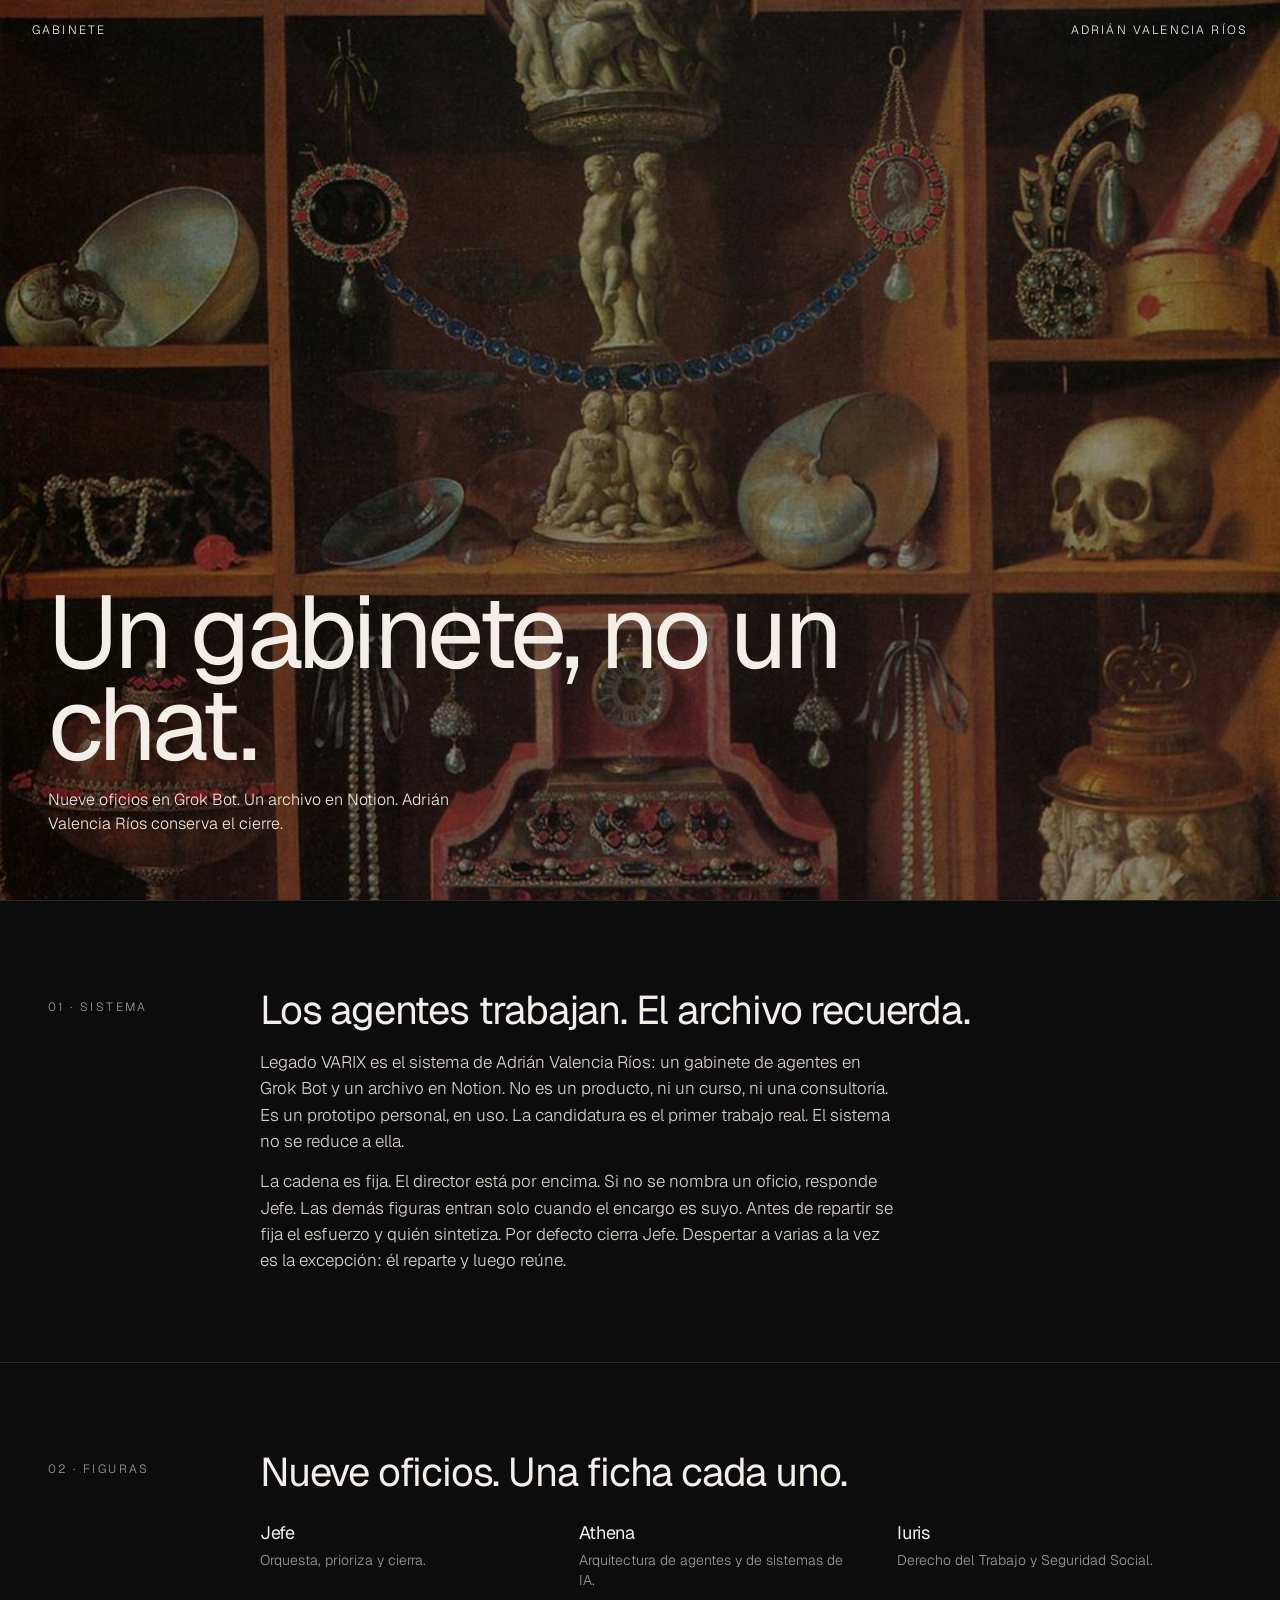
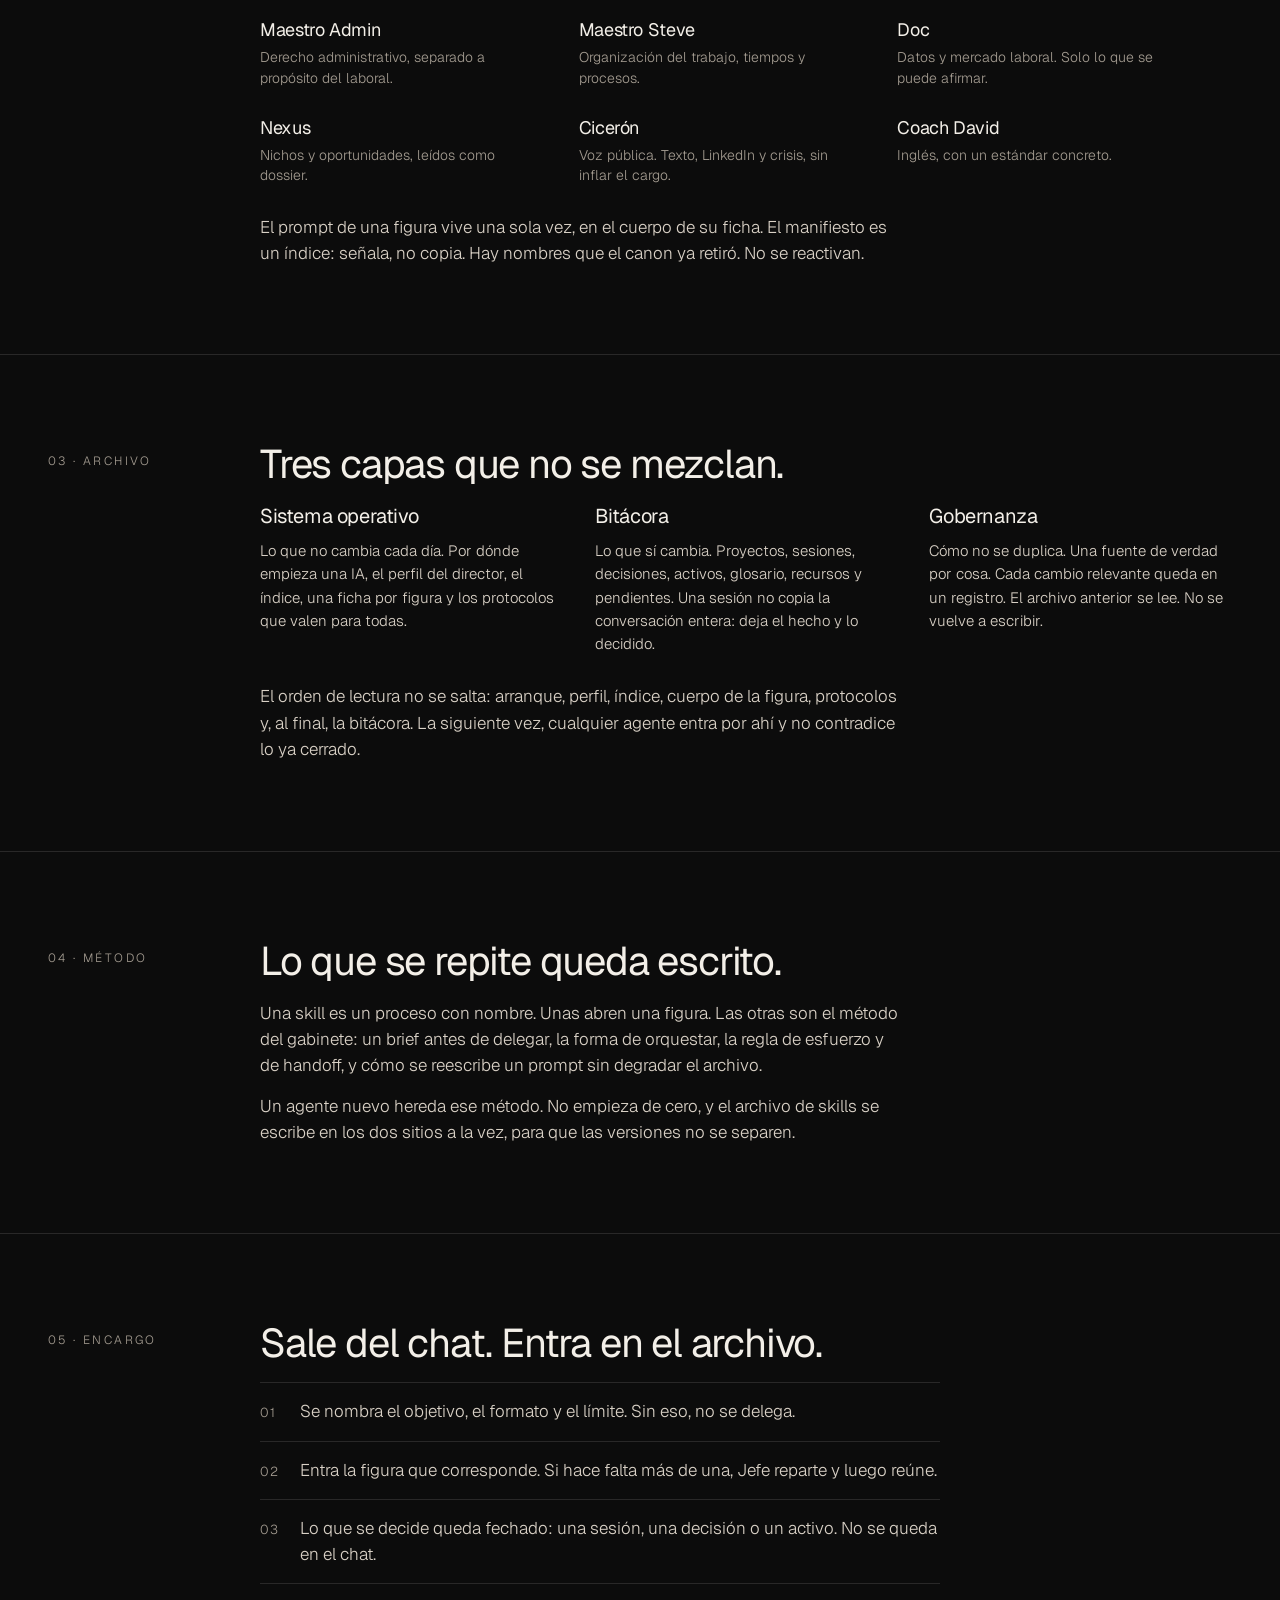
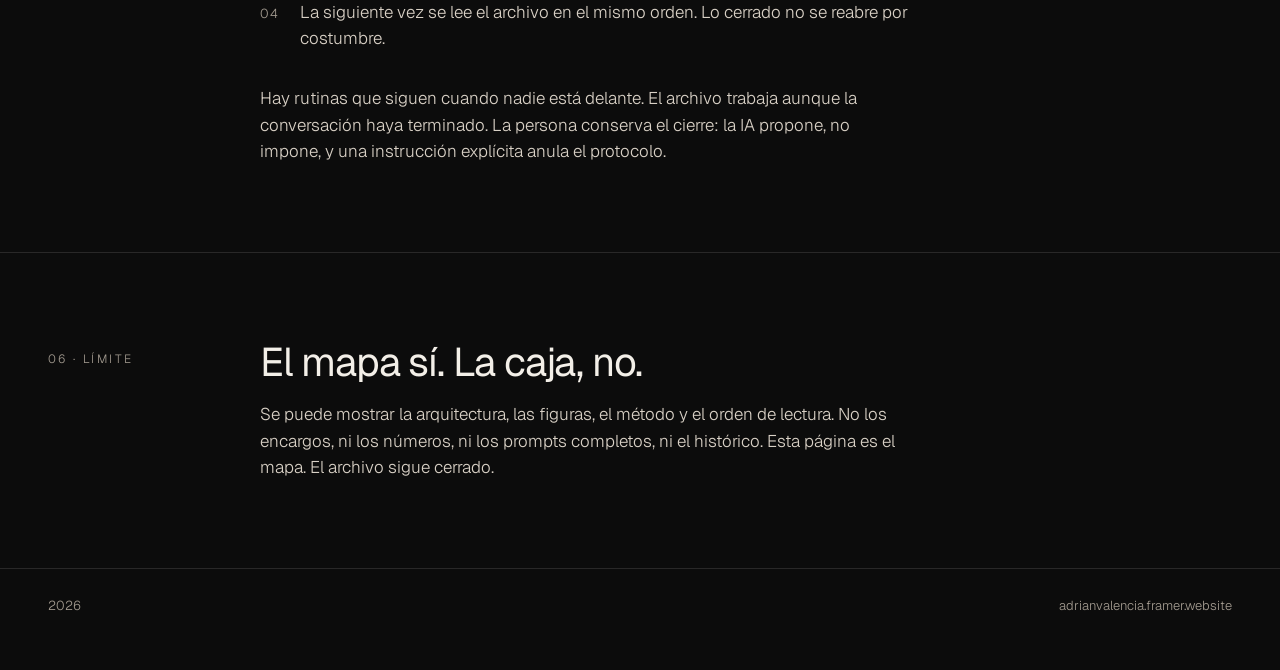
==== index.html @ 35007cab "Publish the Gabinete static site for GitHub Pages. Co-authored-by: Adrián Valencia Ríos <adrianvalen" ====
<!DOCTYPE html>
<html lang="es">
<head>
<meta charset="utf-8" />
<meta name="viewport" content="width=device-width, initial-scale=1" />
<title>Gabinete — Adrián Valencia Ríos</title>
<link href="https://fonts.googleapis.com/css2?family=Geist:wght@300;400;500&display=swap" rel="stylesheet" />
<style>
  :root { --bg:#0c0c0c; --ink:#f3efe8; --mute:#a39b90; --line:rgba(243,239,232,.12); }
  * { box-sizing:border-box; }
  html,body { margin:0; background:var(--bg); color:var(--ink); }
  body { font-family:Geist,sans-serif; font-weight:300; }
  a { color:inherit; text-decoration:none; }
  .nav { position:fixed; top:0; left:0; right:0; z-index:2; display:flex; justify-content:space-between; padding:22px 32px; font-size:12px; letter-spacing:.18em; text-transform:uppercase; }
  .hero { position:relative; height:100vh; overflow:hidden; }
  .hero img { width:100%; height:100%; object-fit:cover; filter:brightness(.55) saturate(1.05); display:block; }
  .hero-copy { position:absolute; inset:0; display:flex; flex-direction:column; justify-content:flex-end; padding:0 48px 64px; }
  h1 { font-weight:400; font-size:clamp(64px,8vw,112px); line-height:.9; letter-spacing:-.045em; margin:0 0 18px; max-width:820px; }
  .lede { max-width:460px; font-size:16px; line-height:1.5; color:#efe8dc; margin:0; }
  section { display:grid; grid-template-columns:180px 1fr; gap:32px; padding:88px 48px; border-top:1px solid var(--line); }
  .n { font-size:12px; letter-spacing:.2em; text-transform:uppercase; color:var(--mute); padding-top:10px; }
  h2 { font-weight:400; font-size:40px; letter-spacing:-.03em; margin:0 0 18px; max-width:720px; line-height:1.05; }
  p { margin:0 0 14px; max-width:640px; font-size:17px; line-height:1.55; color:#d9d1c6; }
  p:last-child { margin-bottom:0; }
  .figs { display:grid; grid-template-columns:1fr 1fr 1fr; gap:28px 36px; margin-top:28px; max-width:920px; }
  .figs b { display:block; font-weight:400; font-size:18px; letter-spacing:-.02em; color:var(--ink); }
  .figs span { display:block; margin-top:6px; color:var(--mute); font-size:14px; line-height:1.45; }
  .layers { display:grid; grid-template-columns:1fr 1fr 1fr; gap:28px 32px; margin-top:8px; max-width:980px; }
  .layers h3 { font-weight:400; font-size:20px; margin:0 0 10px; letter-spacing:-.02em; }
  .layers p { max-width:none; font-size:15px; }
  ol { margin:8px 0 18px; padding:0; list-style:none; max-width:680px; }
  ol li { display:grid; grid-template-columns:28px 1fr; gap:12px; padding:16px 0; border-top:1px solid var(--line); font-size:17px; line-height:1.5; color:#d9d1c6; }
  ol li span { color:var(--mute); font-size:13px; letter-spacing:.08em; padding-top:4px; }
  footer { padding:28px 48px 56px; font-size:13px; color:var(--mute); display:flex; justify-content:space-between; border-top:1px solid var(--line); }
</style>
</head>
<body>
  <div class="nav"><span>Gabinete</span><a href="https://adrianvalencia.framer.website/">Adrián Valencia Ríos</a></div>
  <header class="hero">
    <img src="img/cover.jpg?v=2" alt="" />
    <div class="hero-copy">
      <h1>Un gabinete, no un chat.</h1>
      <p class="lede">Nueve oficios en Grok Bot. Un archivo en Notion. Adrián Valencia Ríos conserva el cierre.</p>
    </div>
  </header>

  <section>
    <div class="n">01 · Sistema</div>
    <div>
      <h2>Los agentes trabajan. El archivo recuerda.</h2>
      <p>Legado VARIX es el sistema de Adrián Valencia Ríos: un gabinete de agentes en Grok Bot y un archivo en Notion. No es un producto, ni un curso, ni una consultoría. Es un prototipo personal, en uso. La candidatura es el primer trabajo real. El sistema no se reduce a ella.</p>
      <p>La cadena es fija. El director está por encima. Si no se nombra un oficio, responde Jefe. Las demás figuras entran solo cuando el encargo es suyo. Antes de repartir se fija el esfuerzo y quién sintetiza. Por defecto cierra Jefe. Despertar a varias a la vez es la excepción: él reparte y luego reúne.</p>
    </div>
  </section>

  <section>
    <div class="n">02 · Figuras</div>
    <div>
      <h2>Nueve oficios. Una ficha cada uno.</h2>
      <div class="figs">
        <div><b>Jefe</b><span>Orquesta, prioriza y cierra.</span></div>
        <div><b>Athena</b><span>Arquitectura de agentes y de sistemas de IA.</span></div>
        <div><b>Iuris</b><span>Derecho del Trabajo y Seguridad Social.</span></div>
        <div><b>Maestro Admin</b><span>Derecho administrativo, separado a propósito del laboral.</span></div>
        <div><b>Maestro Steve</b><span>Organización del trabajo, tiempos y procesos.</span></div>
        <div><b>Doc</b><span>Datos y mercado laboral. Solo lo que se puede afirmar.</span></div>
        <div><b>Nexus</b><span>Nichos y oportunidades, leídos como dossier.</span></div>
        <div><b>Cicerón</b><span>Voz pública. Texto, LinkedIn y crisis, sin inflar el cargo.</span></div>
        <div><b>Coach David</b><span>Inglés, con un estándar concreto.</span></div>
      </div>
      <p style="margin-top:28px">El prompt de una figura vive una sola vez, en el cuerpo de su ficha. El manifiesto es un índice: señala, no copia. Hay nombres que el canon ya retiró. No se reactivan.</p>
    </div>
  </section>

  <section>
    <div class="n">03 · Archivo</div>
    <div>
      <h2>Tres capas que no se mezclan.</h2>
      <div class="layers">
        <div>
          <h3>Sistema operativo</h3>
          <p>Lo que no cambia cada día. Por dónde empieza una IA, el perfil del director, el índice, una ficha por figura y los protocolos que valen para todas.</p>
        </div>
        <div>
          <h3>Bitácora</h3>
          <p>Lo que sí cambia. Proyectos, sesiones, decisiones, activos, glosario, recursos y pendientes. Una sesión no copia la conversación entera: deja el hecho y lo decidido.</p>
        </div>
        <div>
          <h3>Gobernanza</h3>
          <p>Cómo no se duplica. Una fuente de verdad por cosa. Cada cambio relevante queda en un registro. El archivo anterior se lee. No se vuelve a escribir.</p>
        </div>
      </div>
      <p style="margin-top:28px">El orden de lectura no se salta: arranque, perfil, índice, cuerpo de la figura, protocolos y, al final, la bitácora. La siguiente vez, cualquier agente entra por ahí y no contradice lo ya cerrado.</p>
    </div>
  </section>

  <section>
    <div class="n">04 · Método</div>
    <div>
      <h2>Lo que se repite queda escrito.</h2>
      <p>Una skill es un proceso con nombre. Unas abren una figura. Las otras son el método del gabinete: un brief antes de delegar, la forma de orquestar, la regla de esfuerzo y de handoff, y cómo se reescribe un prompt sin degradar el archivo.</p>
      <p>Un agente nuevo hereda ese método. No empieza de cero, y el archivo de skills se escribe en los dos sitios a la vez, para que las versiones no se separen.</p>
    </div>
  </section>

  <section>
    <div class="n">05 · Encargo</div>
    <div>
      <h2>Sale del chat. Entra en el archivo.</h2>
      <ol>
        <li><span>01</span>Se nombra el objetivo, el formato y el límite. Sin eso, no se delega.</li>
        <li><span>02</span>Entra la figura que corresponde. Si hace falta más de una, Jefe reparte y luego reúne.</li>
        <li><span>03</span>Lo que se decide queda fechado: una sesión, una decisión o un activo. No se queda en el chat.</li>
        <li><span>04</span>La siguiente vez se lee el archivo en el mismo orden. Lo cerrado no se reabre por costumbre.</li>
      </ol>
      <p>Hay rutinas que siguen cuando nadie está delante. El archivo trabaja aunque la conversación haya terminado. La persona conserva el cierre: la IA propone, no impone, y una instrucción explícita anula el protocolo.</p>
    </div>
  </section>

  <section>
    <div class="n">06 · Límite</div>
    <div>
      <h2>El mapa sí. La caja, no.</h2>
      <p>Se puede mostrar la arquitectura, las figuras, el método y el orden de lectura. No los encargos, ni los números, ni los prompts completos, ni el histórico. Esta página es el mapa. El archivo sigue cerrado.</p>
    </div>
  </section>

  <footer><span>2026</span><a href="https://adrianvalencia.framer.website/">adrianvalencia.framer.website</a></footer>
</body>
</html>
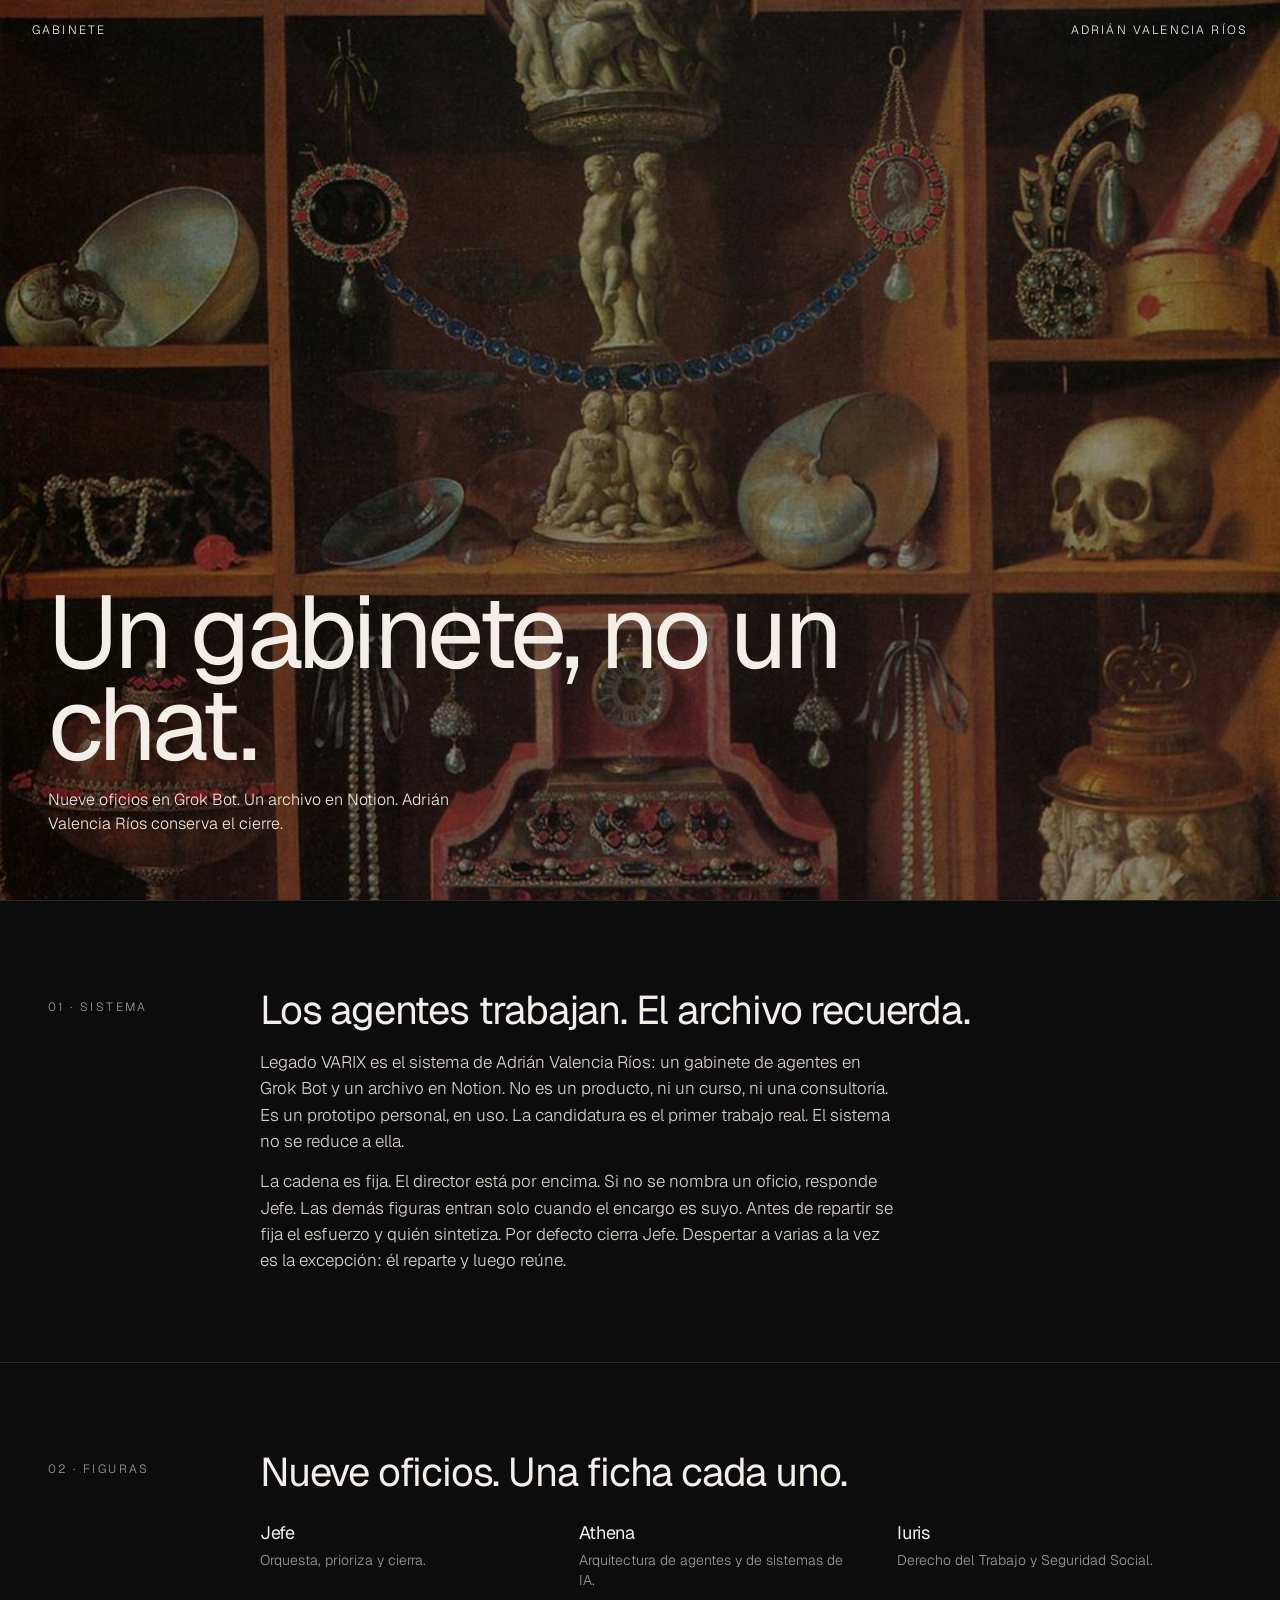
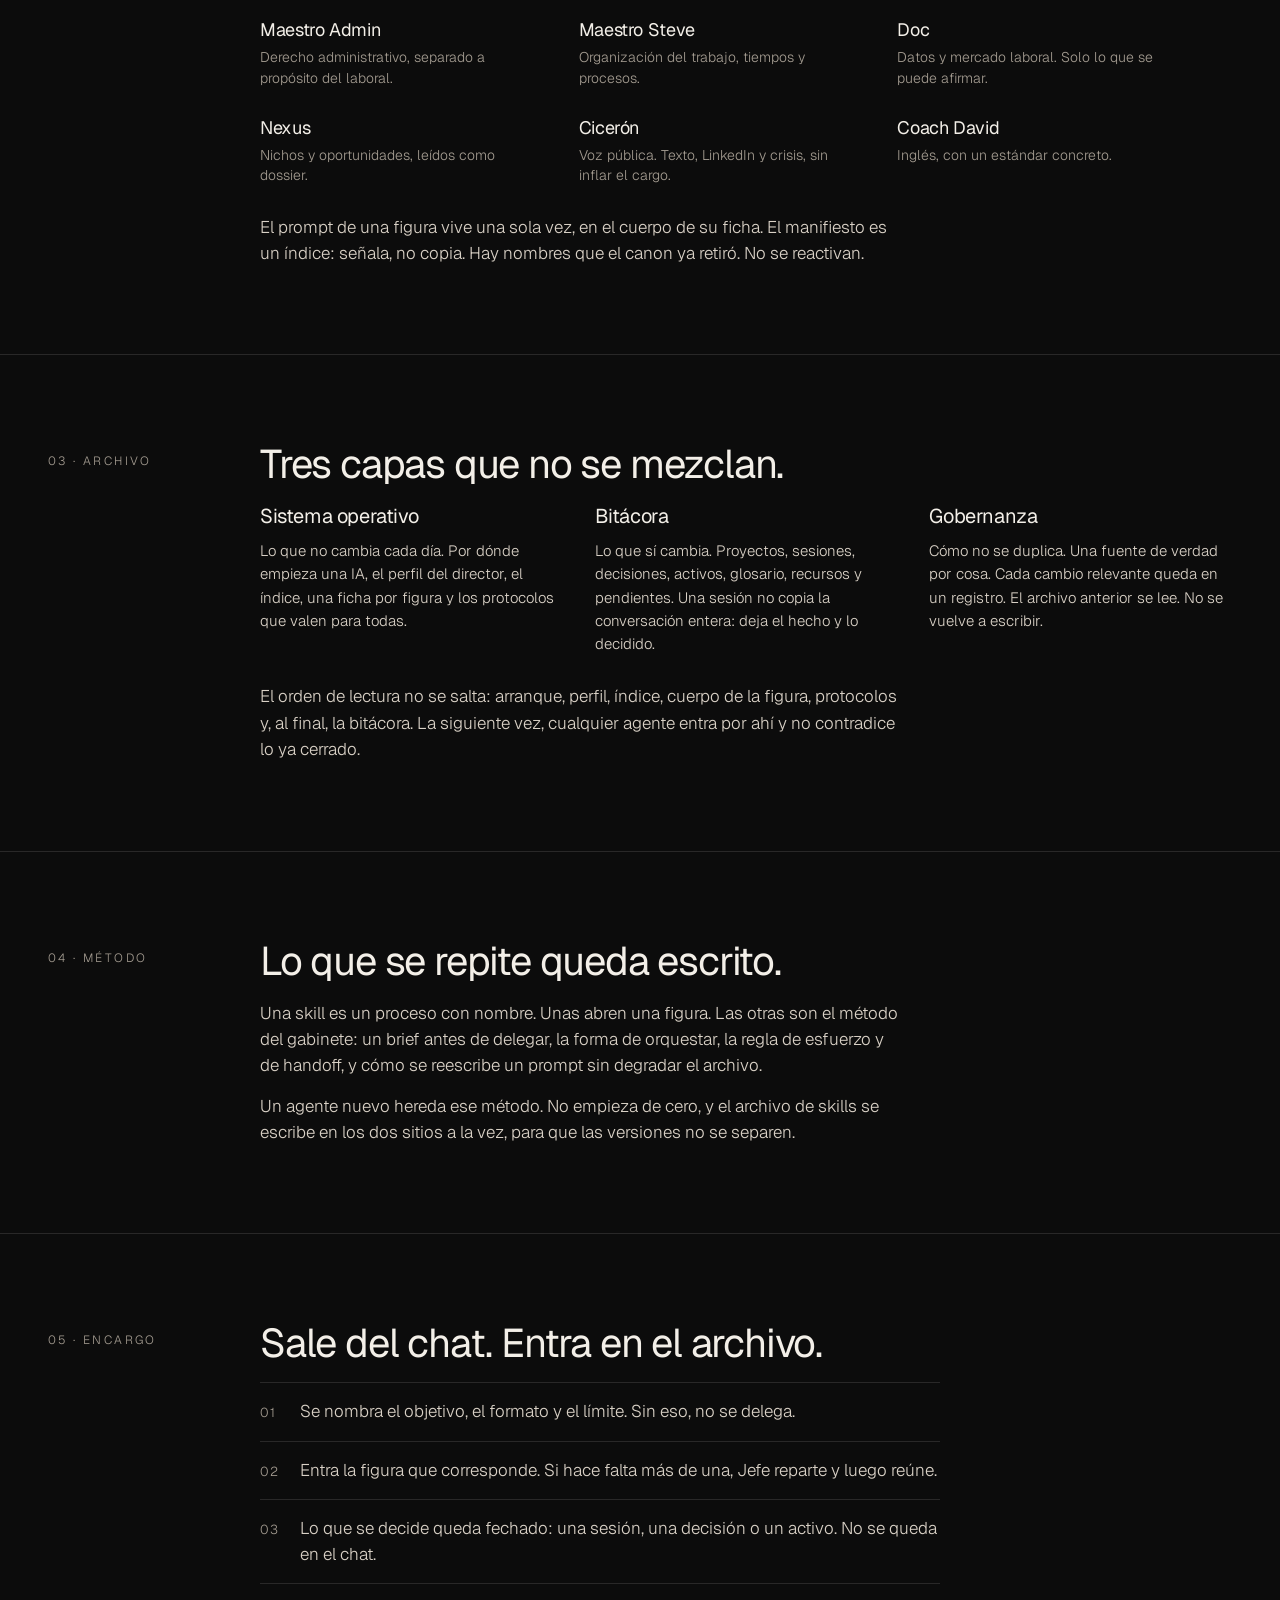
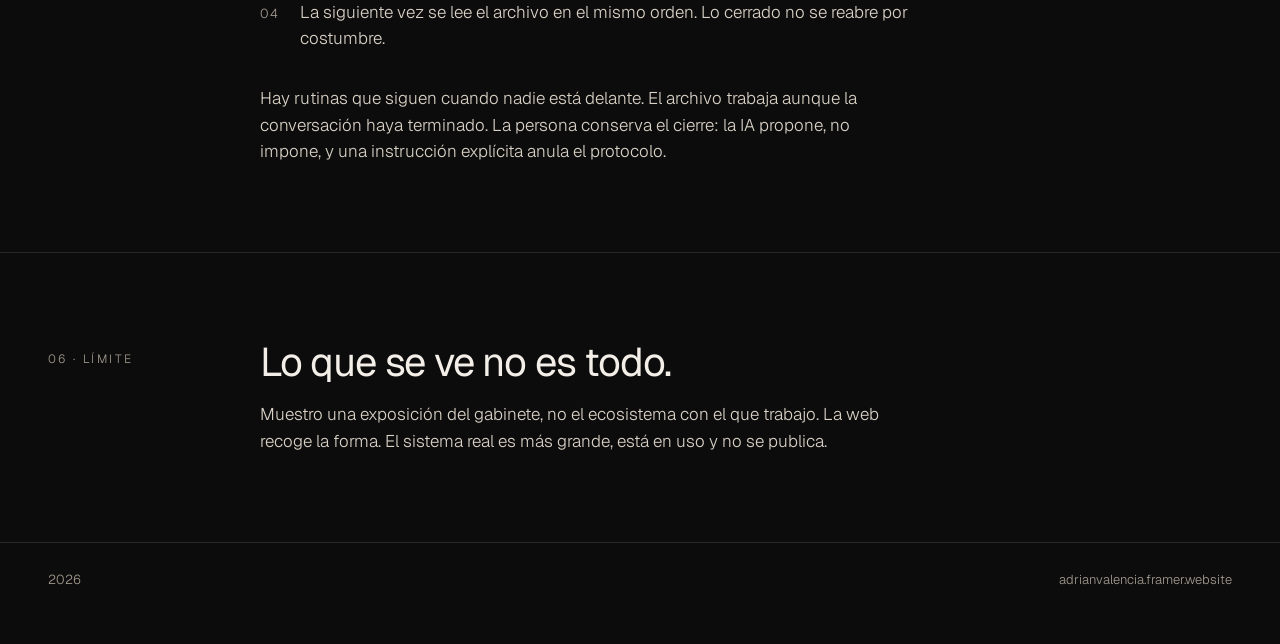
==== commit b1b8a4c4: "Update the limit section of the Gabinete page. Co-authored-by: Adrián Valencia Ríos <adrianvalenciar" ====
--- a/index.html
+++ b/index.html
@@ -120,8 +120,8 @@
   <section>
     <div class="n">06 · Límite</div>
     <div>
-      <h2>El mapa sí. La caja, no.</h2>
-      <p>Se puede mostrar la arquitectura, las figuras, el método y el orden de lectura. No los encargos, ni los números, ni los prompts completos, ni el histórico. Esta página es el mapa. El archivo sigue cerrado.</p>
+      <h2>Lo que se ve no es todo.</h2>
+      <p>Muestro una exposición del gabinete, no el ecosistema con el que trabajo. La web recoge la forma. El sistema real es más grande, está en uso y no se publica.</p>
     </div>
   </section>
 
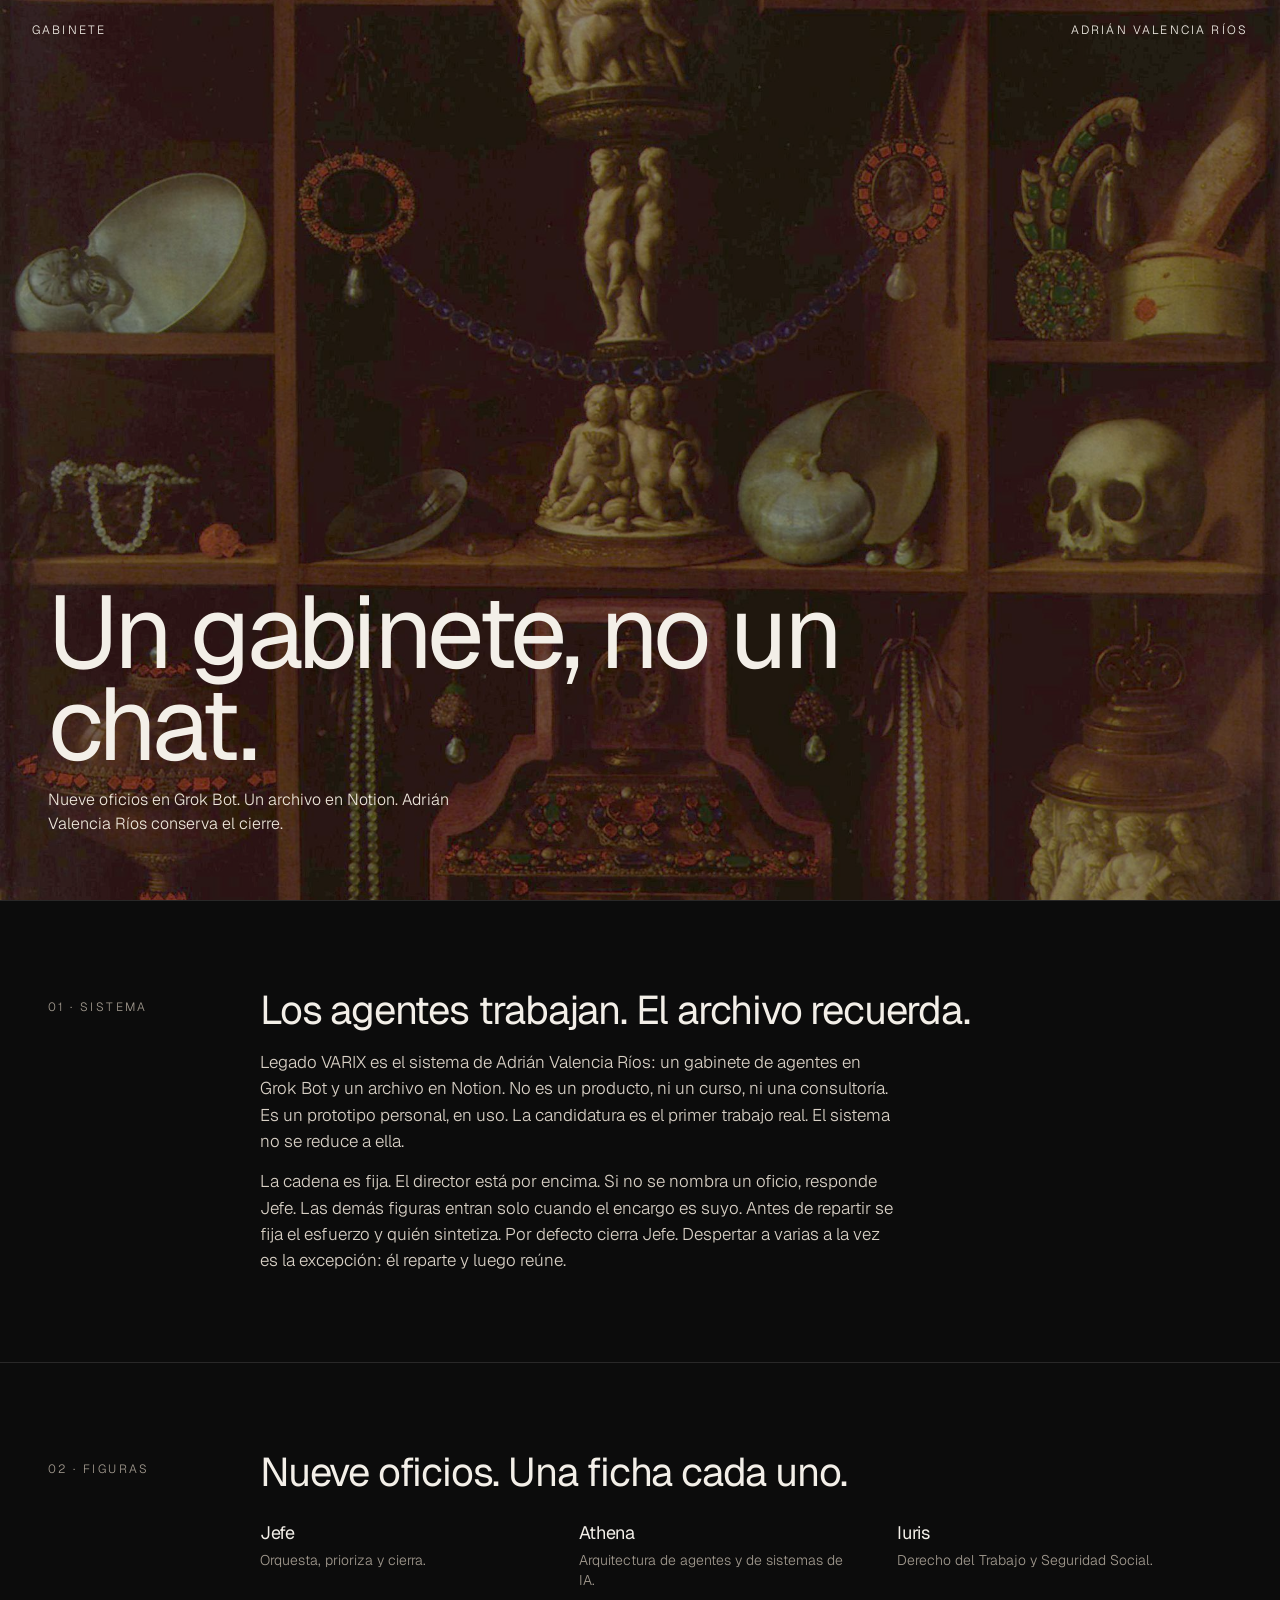
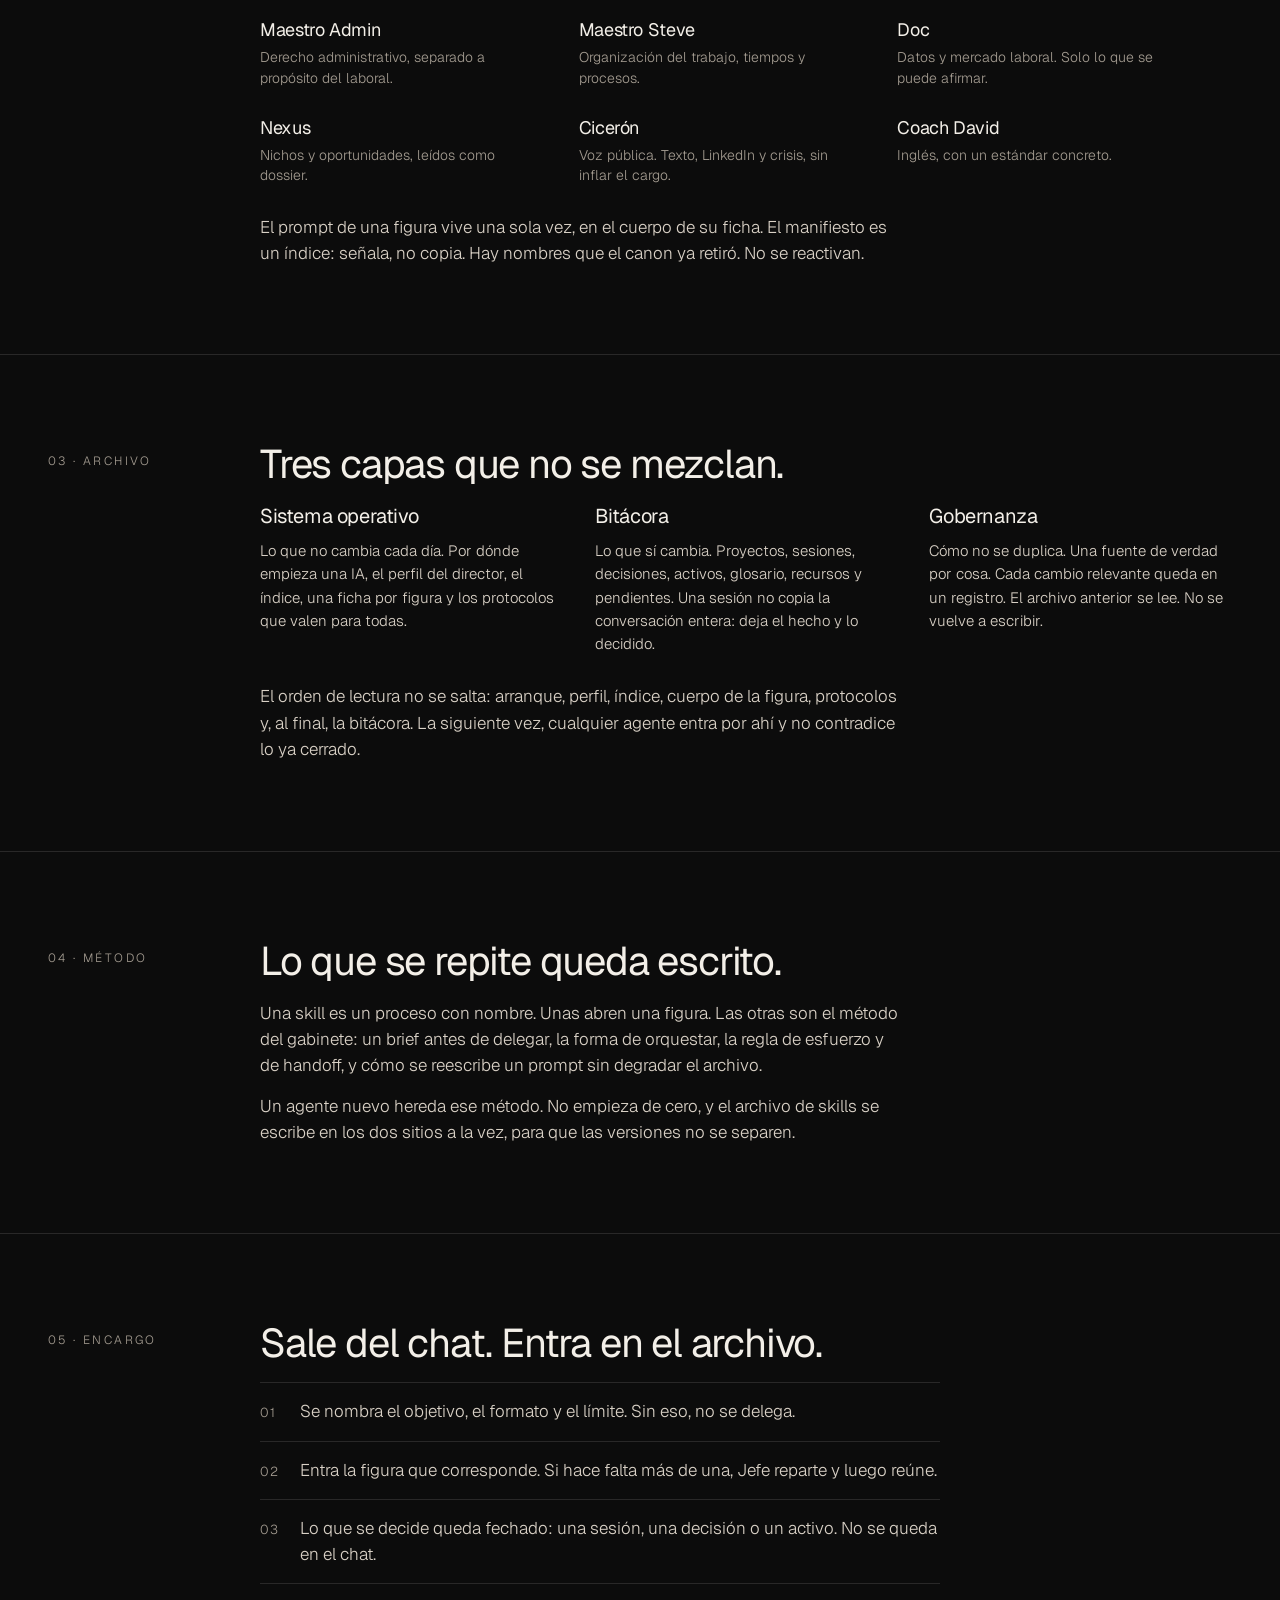
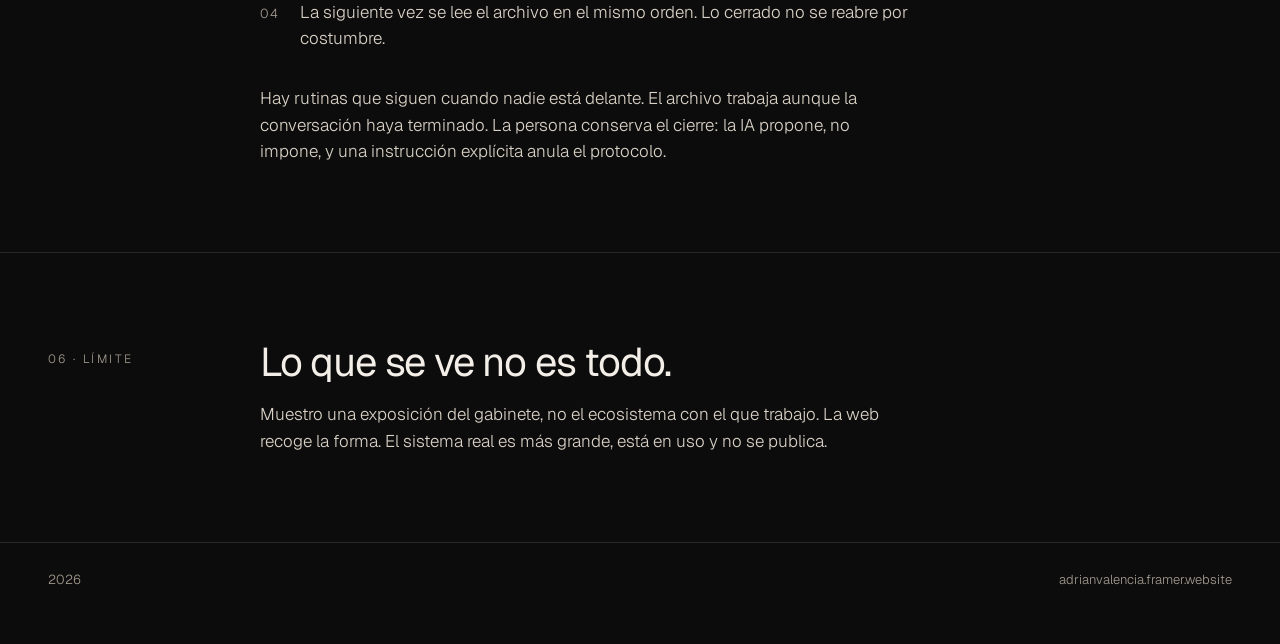
==== commit 726f348f: "Replace the cover image and its cache-busting URL. Co-authored-by: Adrián Valencia Ríos <adrianvalen" ====
--- a/index.html
+++ b/index.html
@@ -37,7 +37,7 @@
 <body>
   <div class="nav"><span>Gabinete</span><a href="https://adrianvalencia.framer.website/">Adrián Valencia Ríos</a></div>
   <header class="hero">
-    <img src="img/cover.jpg?v=2" alt="" />
+    <img src="img/cover.jpg?v=3" alt="" />
     <div class="hero-copy">
       <h1>Un gabinete, no un chat.</h1>
       <p class="lede">Nueve oficios en Grok Bot. Un archivo en Notion. Adrián Valencia Ríos conserva el cierre.</p>
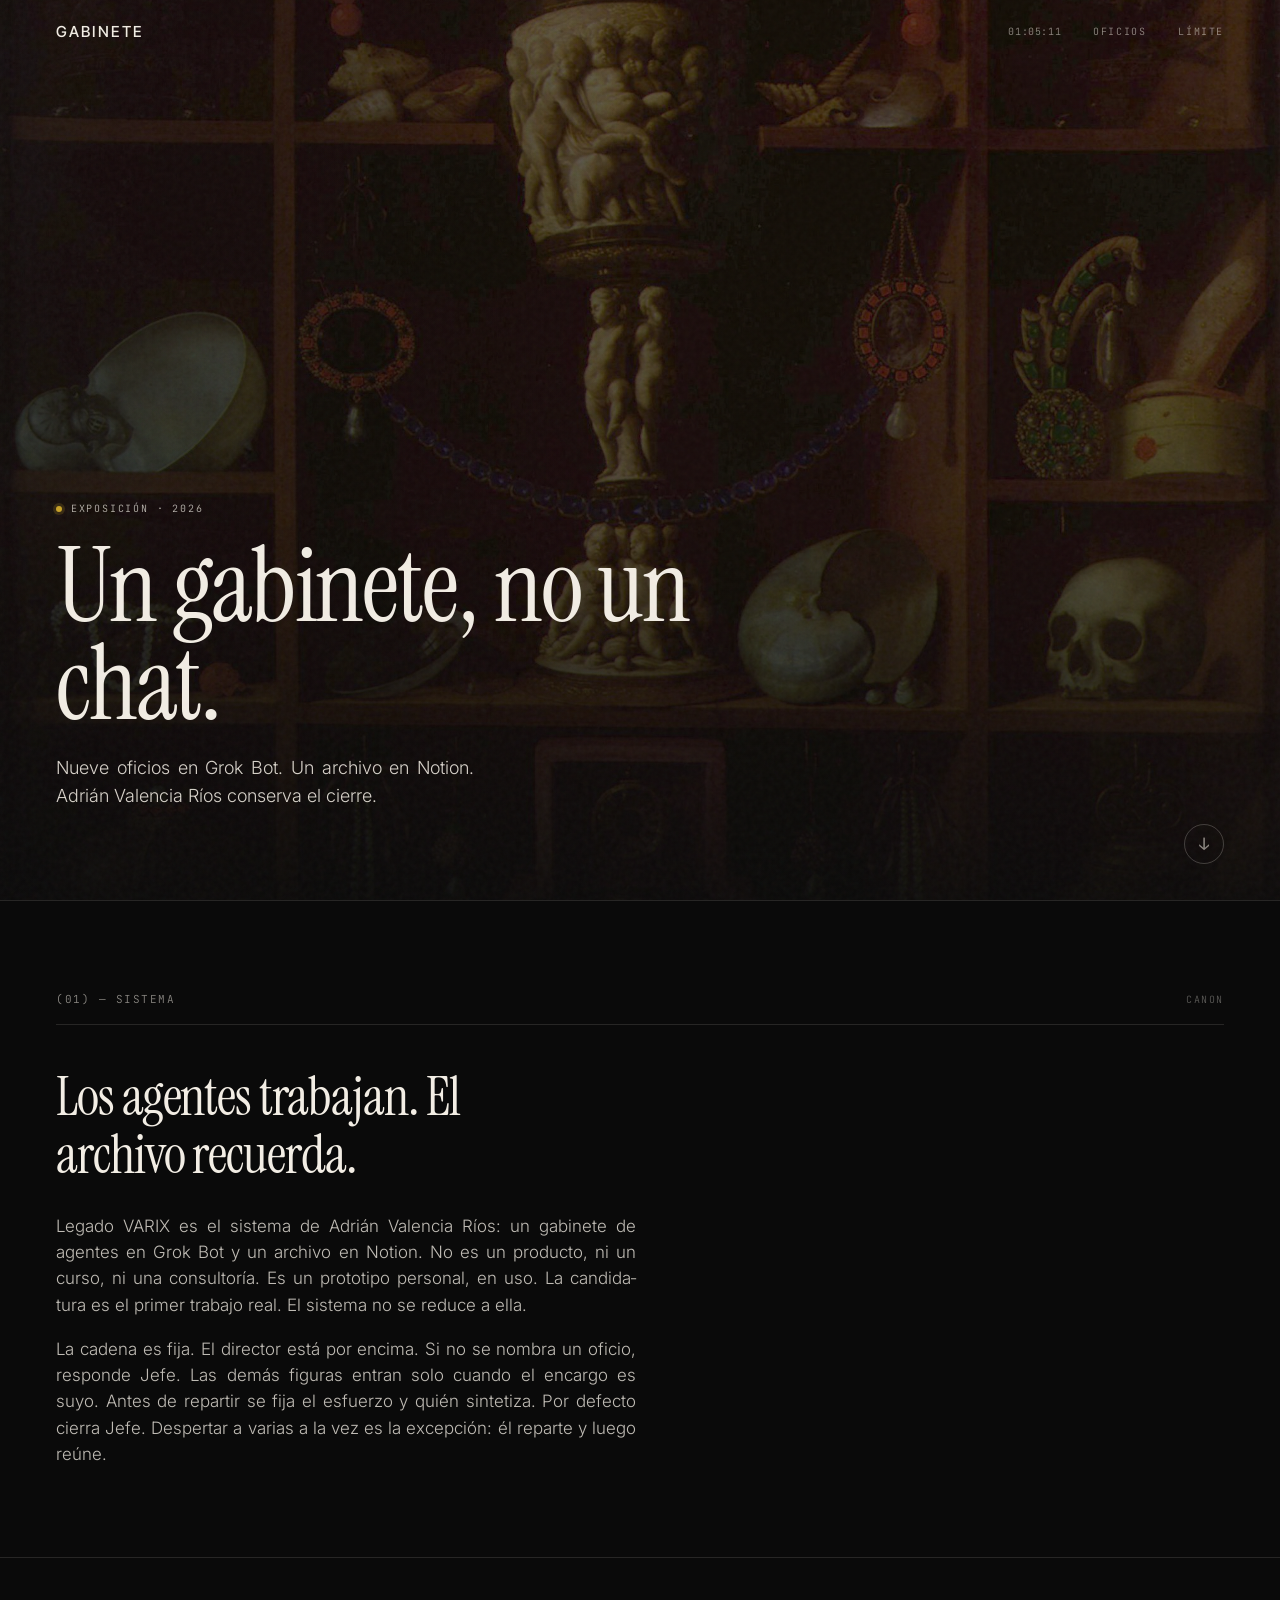
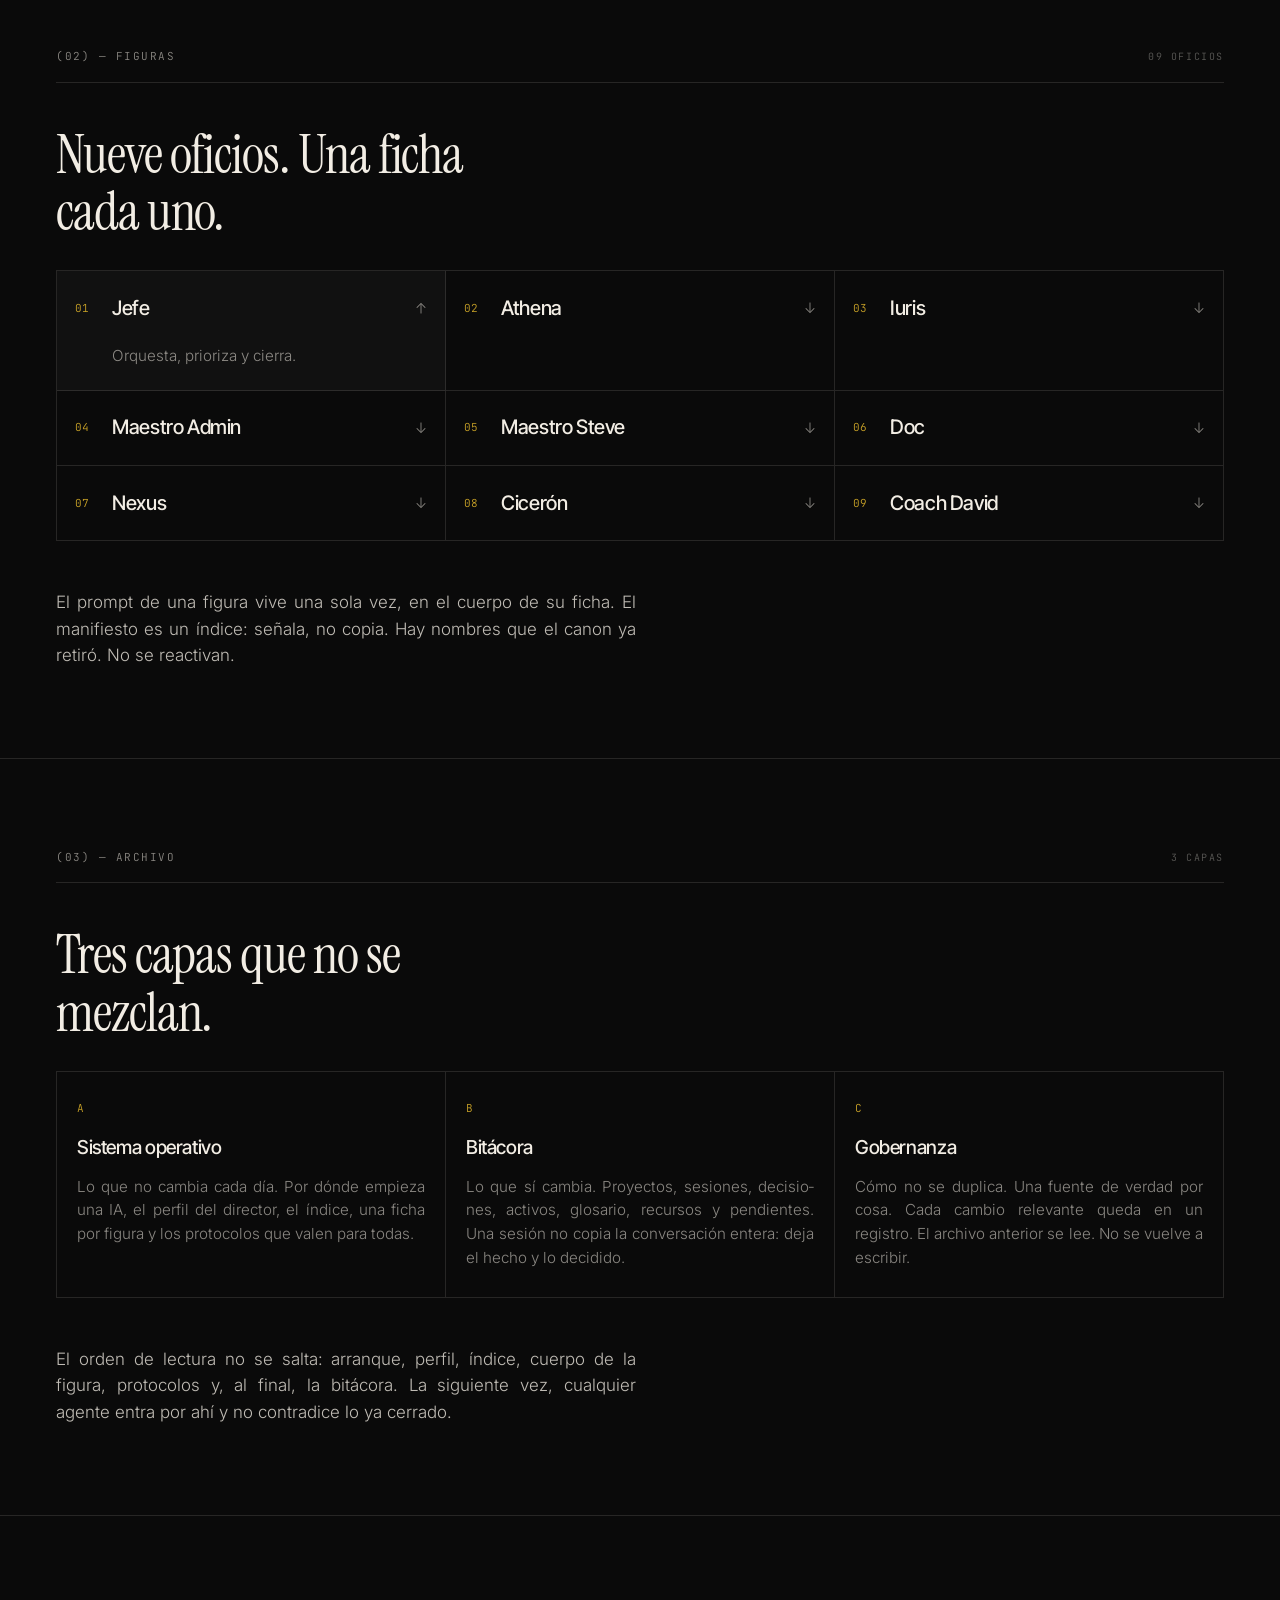
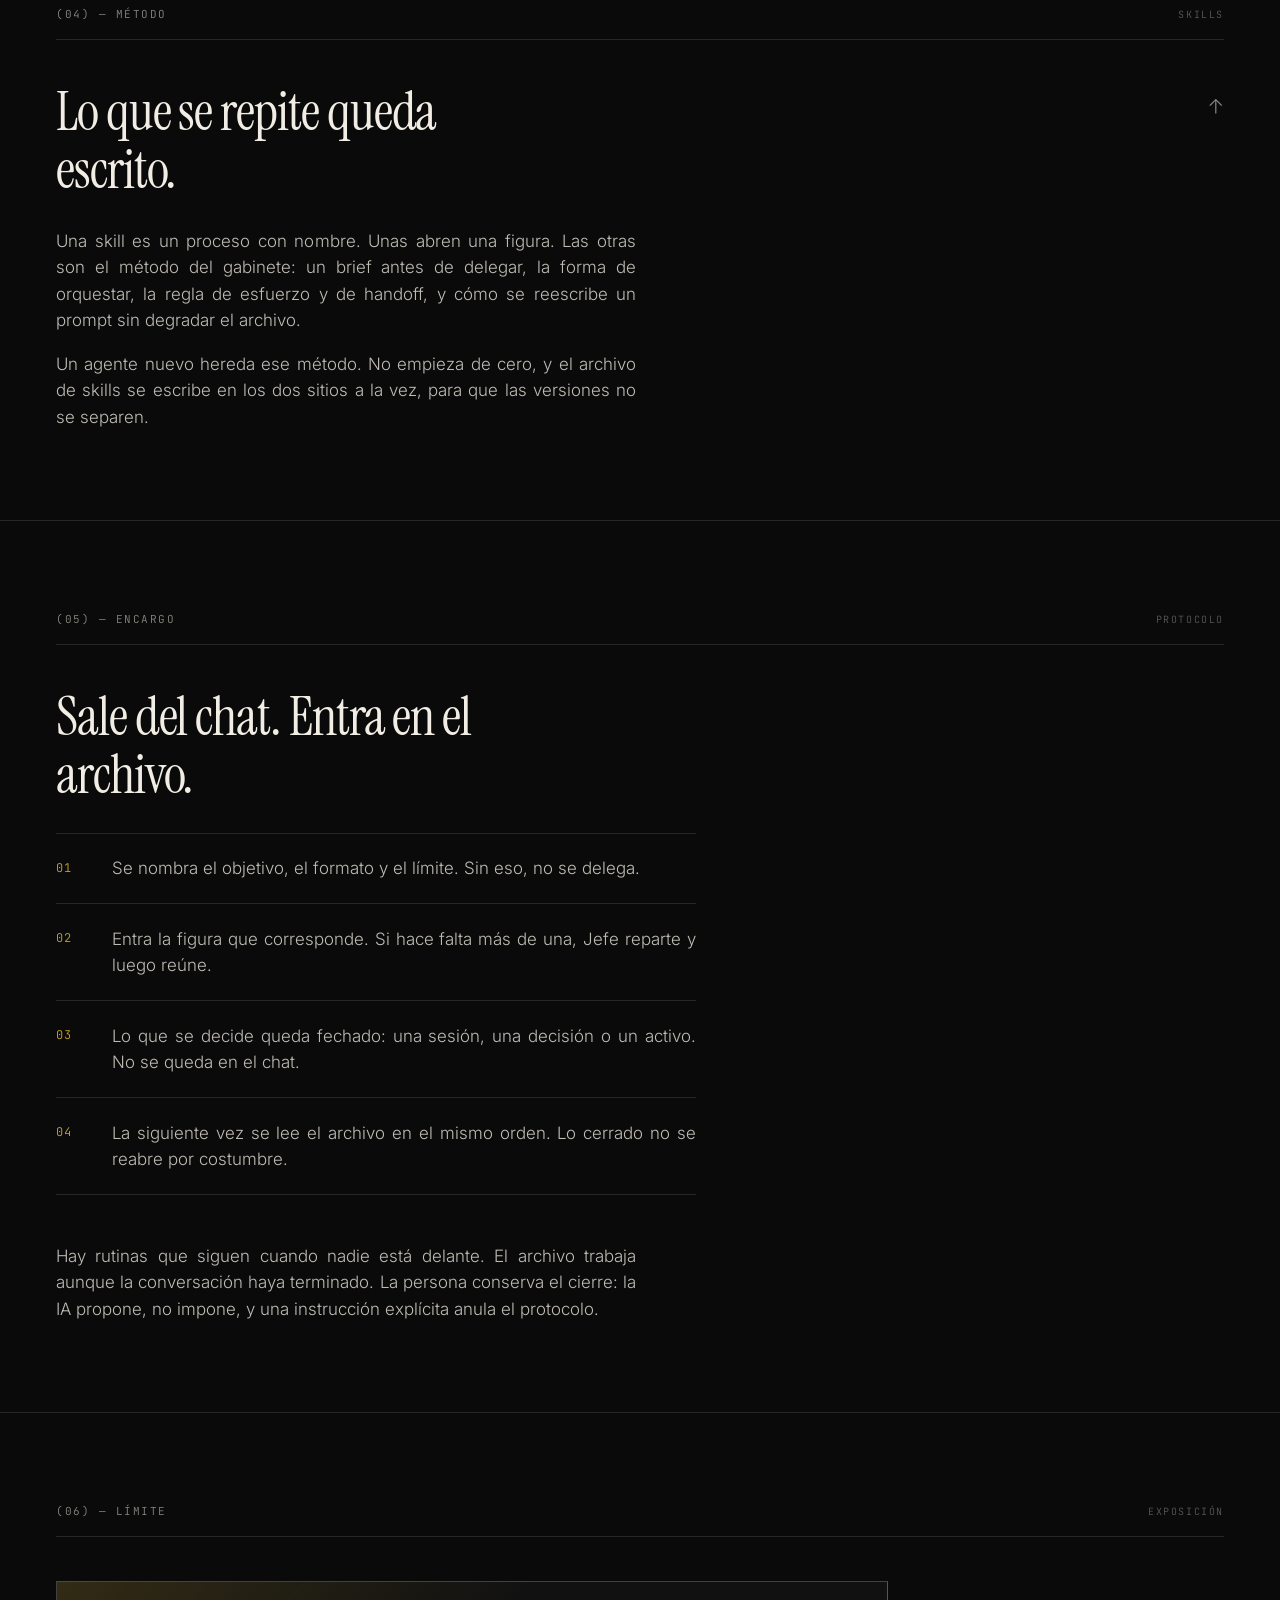
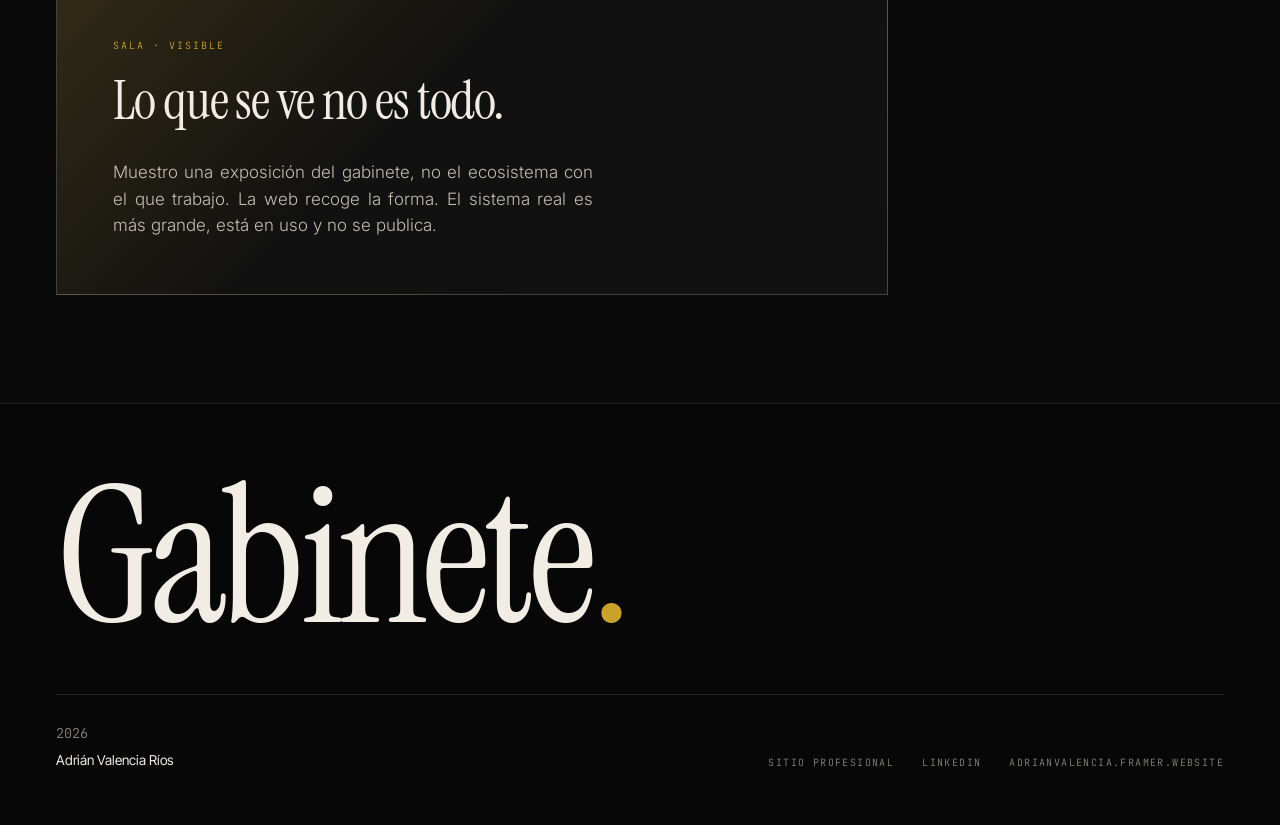
==== commit c908bee4: "Rediseño Gabinete v2 Co-authored-by: Adrián Valencia Ríos <adrianvalenciarrhh-rgb@users.noreply.gith" ====
--- a/index.html
+++ b/index.html
@@ -1,130 +1,305 @@
 <!DOCTYPE html>
 <html lang="es">
 <head>
-<meta charset="utf-8" />
-<meta name="viewport" content="width=device-width, initial-scale=1" />
-<title>Gabinete — Adrián Valencia Ríos</title>
-<link href="https://fonts.googleapis.com/css2?family=Geist:wght@300;400;500&display=swap" rel="stylesheet" />
-<style>
-  :root { --bg:#0c0c0c; --ink:#f3efe8; --mute:#a39b90; --line:rgba(243,239,232,.12); }
-  * { box-sizing:border-box; }
-  html,body { margin:0; background:var(--bg); color:var(--ink); }
-  body { font-family:Geist,sans-serif; font-weight:300; }
-  a { color:inherit; text-decoration:none; }
-  .nav { position:fixed; top:0; left:0; right:0; z-index:2; display:flex; justify-content:space-between; padding:22px 32px; font-size:12px; letter-spacing:.18em; text-transform:uppercase; }
-  .hero { position:relative; height:100vh; overflow:hidden; }
-  .hero img { width:100%; height:100%; object-fit:cover; filter:brightness(.55) saturate(1.05); display:block; }
-  .hero-copy { position:absolute; inset:0; display:flex; flex-direction:column; justify-content:flex-end; padding:0 48px 64px; }
-  h1 { font-weight:400; font-size:clamp(64px,8vw,112px); line-height:.9; letter-spacing:-.045em; margin:0 0 18px; max-width:820px; }
-  .lede { max-width:460px; font-size:16px; line-height:1.5; color:#efe8dc; margin:0; }
-  section { display:grid; grid-template-columns:180px 1fr; gap:32px; padding:88px 48px; border-top:1px solid var(--line); }
-  .n { font-size:12px; letter-spacing:.2em; text-transform:uppercase; color:var(--mute); padding-top:10px; }
-  h2 { font-weight:400; font-size:40px; letter-spacing:-.03em; margin:0 0 18px; max-width:720px; line-height:1.05; }
-  p { margin:0 0 14px; max-width:640px; font-size:17px; line-height:1.55; color:#d9d1c6; }
-  p:last-child { margin-bottom:0; }
-  .figs { display:grid; grid-template-columns:1fr 1fr 1fr; gap:28px 36px; margin-top:28px; max-width:920px; }
-  .figs b { display:block; font-weight:400; font-size:18px; letter-spacing:-.02em; color:var(--ink); }
-  .figs span { display:block; margin-top:6px; color:var(--mute); font-size:14px; line-height:1.45; }
-  .layers { display:grid; grid-template-columns:1fr 1fr 1fr; gap:28px 32px; margin-top:8px; max-width:980px; }
-  .layers h3 { font-weight:400; font-size:20px; margin:0 0 10px; letter-spacing:-.02em; }
-  .layers p { max-width:none; font-size:15px; }
-  ol { margin:8px 0 18px; padding:0; list-style:none; max-width:680px; }
-  ol li { display:grid; grid-template-columns:28px 1fr; gap:12px; padding:16px 0; border-top:1px solid var(--line); font-size:17px; line-height:1.5; color:#d9d1c6; }
-  ol li span { color:var(--mute); font-size:13px; letter-spacing:.08em; padding-top:4px; }
-  footer { padding:28px 48px 56px; font-size:13px; color:var(--mute); display:flex; justify-content:space-between; border-top:1px solid var(--line); }
-</style>
+  <meta charset="utf-8" />
+  <meta name="viewport" content="width=device-width, initial-scale=1" />
+  <meta name="description" content="Un gabinete, no un chat. Nueve oficios en Grok Bot. Un archivo en Notion. Adrián Valencia Ríos conserva el cierre." />
+  <meta name="author" content="Adrián Valencia Ríos" />
+  <title>Gabinete — Adrián Valencia Ríos</title>
+
+  <link rel="preconnect" href="https://fonts.googleapis.com" />
+  <link rel="preconnect" href="https://fonts.gstatic.com" crossorigin />
+  <link href="https://fonts.googleapis.com/css2?family=Instrument+Serif:ital@0;1&family=Inter+Tight:wght@400;500;600&family=Inter:wght@300;400;500&family=JetBrains+Mono:wght@400;500;700&display=swap" rel="stylesheet" />
+  <link rel="stylesheet" href="style.css" />
 </head>
 <body>
-  <div class="nav"><span>Gabinete</span><a href="https://adrianvalencia.framer.website/">Adrián Valencia Ríos</a></div>
-  <header class="hero">
-    <img src="img/cover.jpg?v=3" alt="" />
-    <div class="hero-copy">
-      <h1>Un gabinete, no un chat.</h1>
-      <p class="lede">Nueve oficios en Grok Bot. Un archivo en Notion. Adrián Valencia Ríos conserva el cierre.</p>
+  <div class="noise" aria-hidden="true"></div>
+
+  <nav id="navbar" class="nav" aria-label="Principal">
+    <a href="#top" class="nav-brand">Gabinete</a>
+    <div class="nav-right">
+      <span id="time" class="nav-clock" aria-live="off">00:00:00</span>
+      <a href="#oficios" class="nav-link">Oficios</a>
+      <a href="#limite" class="nav-link hide-sm">Límite</a>
     </div>
-  </header>
-
-  <section>
-    <div class="n">01 · Sistema</div>
-    <div>
-      <h2>Los agentes trabajan. El archivo recuerda.</h2>
-      <p>Legado VARIX es el sistema de Adrián Valencia Ríos: un gabinete de agentes en Grok Bot y un archivo en Notion. No es un producto, ni un curso, ni una consultoría. Es un prototipo personal, en uso. La candidatura es el primer trabajo real. El sistema no se reduce a ella.</p>
-      <p>La cadena es fija. El director está por encima. Si no se nombra un oficio, responde Jefe. Las demás figuras entran solo cuando el encargo es suyo. Antes de repartir se fija el esfuerzo y quién sintetiza. Por defecto cierra Jefe. Despertar a varias a la vez es la excepción: él reparte y luego reúne.</p>
+  </nav>
+
+  <main id="top">
+    <!-- HERO: Hainz cover -->
+    <header class="hero" aria-label="Portada">
+      <img class="hero-img" src="img/cover.jpg" alt="" width="1600" height="1067" fetchpriority="high" />
+      <div class="hero-veil" aria-hidden="true"></div>
+      <div class="hero-copy">
+        <p class="hero-tag"><span class="accent-dot" aria-hidden="true"></span> Exposición · 2026</p>
+        <h1>Un gabinete, no un chat.</h1>
+        <p class="lede">Nueve oficios en Grok Bot. Un archivo en Notion. Adrián Valencia Ríos conserva el cierre.</p>
+      </div>
+      <a href="#sistema" class="hero-scroll" aria-label="Bajar al contenido">
+        <span class="mono">↓</span>
+      </a>
+    </header>
+
+    <!-- (01) SISTEMA -->
+    <section id="sistema" class="section" aria-labelledby="s01-label">
+      <header class="section-head">
+        <span id="s01-label" class="section-num">(01) — Sistema</span>
+        <span class="section-meta mono">Canon</span>
+      </header>
+      <div class="section-body">
+        <h2 class="display">Los agentes trabajan. El archivo recuerda.</h2>
+        <div class="prose">
+          <p>Legado VARIX es el sistema de Adrián Valencia Ríos: un gabinete de agentes en Grok Bot y un archivo en Notion. No es un producto, ni un curso, ni una consultoría. Es un prototipo personal, en uso. La candidatura es el primer trabajo real. El sistema no se reduce a ella.</p>
+          <p>La cadena es fija. El director está por encima. Si no se nombra un oficio, responde Jefe. Las demás figuras entran solo cuando el encargo es suyo. Antes de repartir se fija el esfuerzo y quién sintetiza. Por defecto cierra Jefe. Despertar a varias a la vez es la excepción: él reparte y luego reúne.</p>
+        </div>
+      </div>
+    </section>
+
+    <!-- (02) FIGURAS / OFICIOS -->
+    <section id="oficios" class="section" aria-labelledby="s02-label">
+      <header class="section-head">
+        <span id="s02-label" class="section-num">(02) — Figuras</span>
+        <span class="section-meta mono">09 oficios</span>
+      </header>
+      <div class="section-body">
+        <h2 class="display">Nueve oficios. Una ficha cada uno.</h2>
+
+        <ol class="oficios-grid" aria-label="Índice de oficios">
+          <li class="oficio">
+            <button type="button" class="oficio-trigger accordion-trigger" aria-expanded="true" aria-controls="panel-o1">
+              <span class="oficio-idx mono">01</span>
+              <span class="oficio-name">Jefe</span>
+              <span class="oficio-arrow" aria-hidden="true">↓</span>
+            </button>
+            <div id="panel-o1" class="accordion-content open" role="region" aria-label="Jefe">
+              <div class="accordion-inner">
+                <p class="oficio-desc">Orquesta, prioriza y cierra.</p>
+              </div>
+            </div>
+          </li>
+          <li class="oficio">
+            <button type="button" class="oficio-trigger accordion-trigger" aria-expanded="false" aria-controls="panel-o2">
+              <span class="oficio-idx mono">02</span>
+              <span class="oficio-name">Athena</span>
+              <span class="oficio-arrow" aria-hidden="true">↓</span>
+            </button>
+            <div id="panel-o2" class="accordion-content" role="region" aria-label="Athena">
+              <div class="accordion-inner">
+                <p class="oficio-desc">Arquitectura de agentes y de sistemas de IA.</p>
+              </div>
+            </div>
+          </li>
+          <li class="oficio">
+            <button type="button" class="oficio-trigger accordion-trigger" aria-expanded="false" aria-controls="panel-o3">
+              <span class="oficio-idx mono">03</span>
+              <span class="oficio-name">Iuris</span>
+              <span class="oficio-arrow" aria-hidden="true">↓</span>
+            </button>
+            <div id="panel-o3" class="accordion-content" role="region" aria-label="Iuris">
+              <div class="accordion-inner">
+                <p class="oficio-desc">Derecho del Trabajo y Seguridad Social.</p>
+              </div>
+            </div>
+          </li>
+          <li class="oficio">
+            <button type="button" class="oficio-trigger accordion-trigger" aria-expanded="false" aria-controls="panel-o4">
+              <span class="oficio-idx mono">04</span>
+              <span class="oficio-name">Maestro Admin</span>
+              <span class="oficio-arrow" aria-hidden="true">↓</span>
+            </button>
+            <div id="panel-o4" class="accordion-content" role="region" aria-label="Maestro Admin">
+              <div class="accordion-inner">
+                <p class="oficio-desc">Derecho administrativo, separado a propósito del laboral.</p>
+              </div>
+            </div>
+          </li>
+          <li class="oficio">
+            <button type="button" class="oficio-trigger accordion-trigger" aria-expanded="false" aria-controls="panel-o5">
+              <span class="oficio-idx mono">05</span>
+              <span class="oficio-name">Maestro Steve</span>
+              <span class="oficio-arrow" aria-hidden="true">↓</span>
+            </button>
+            <div id="panel-o5" class="accordion-content" role="region" aria-label="Maestro Steve">
+              <div class="accordion-inner">
+                <p class="oficio-desc">Organización del trabajo, tiempos y procesos.</p>
+              </div>
+            </div>
+          </li>
+          <li class="oficio">
+            <button type="button" class="oficio-trigger accordion-trigger" aria-expanded="false" aria-controls="panel-o6">
+              <span class="oficio-idx mono">06</span>
+              <span class="oficio-name">Doc</span>
+              <span class="oficio-arrow" aria-hidden="true">↓</span>
+            </button>
+            <div id="panel-o6" class="accordion-content" role="region" aria-label="Doc">
+              <div class="accordion-inner">
+                <p class="oficio-desc">Datos y mercado laboral. Solo lo que se puede afirmar.</p>
+              </div>
+            </div>
+          </li>
+          <li class="oficio">
+            <button type="button" class="oficio-trigger accordion-trigger" aria-expanded="false" aria-controls="panel-o7">
+              <span class="oficio-idx mono">07</span>
+              <span class="oficio-name">Nexus</span>
+              <span class="oficio-arrow" aria-hidden="true">↓</span>
+            </button>
+            <div id="panel-o7" class="accordion-content" role="region" aria-label="Nexus">
+              <div class="accordion-inner">
+                <p class="oficio-desc">Nichos y oportunidades, leídos como dossier.</p>
+              </div>
+            </div>
+          </li>
+          <li class="oficio">
+            <button type="button" class="oficio-trigger accordion-trigger" aria-expanded="false" aria-controls="panel-o8">
+              <span class="oficio-idx mono">08</span>
+              <span class="oficio-name">Cicerón</span>
+              <span class="oficio-arrow" aria-hidden="true">↓</span>
+            </button>
+            <div id="panel-o8" class="accordion-content" role="region" aria-label="Cicerón">
+              <div class="accordion-inner">
+                <p class="oficio-desc">Voz pública. Texto, LinkedIn y crisis, sin inflar el cargo.</p>
+              </div>
+            </div>
+          </li>
+          <li class="oficio">
+            <button type="button" class="oficio-trigger accordion-trigger" aria-expanded="false" aria-controls="panel-o9">
+              <span class="oficio-idx mono">09</span>
+              <span class="oficio-name">Coach David</span>
+              <span class="oficio-arrow" aria-hidden="true">↓</span>
+            </button>
+            <div id="panel-o9" class="accordion-content" role="region" aria-label="Coach David">
+              <div class="accordion-inner">
+                <p class="oficio-desc">Inglés, con un estándar concreto.</p>
+              </div>
+            </div>
+          </li>
+        </ol>
+
+        <div class="prose prose-after">
+          <p>El prompt de una figura vive una sola vez, en el cuerpo de su ficha. El manifiesto es un índice: señala, no copia. Hay nombres que el canon ya retiró. No se reactivan.</p>
+        </div>
+      </div>
+    </section>
+
+    <!-- (03) ARCHIVO -->
+    <section id="archivo" class="section" aria-labelledby="s03-label">
+      <header class="section-head">
+        <span id="s03-label" class="section-num">(03) — Archivo</span>
+        <span class="section-meta mono">3 capas</span>
+      </header>
+      <div class="section-body">
+        <h2 class="display">Tres capas que no se mezclan.</h2>
+
+        <div class="layers" role="list">
+          <article class="layer" role="listitem">
+            <span class="layer-idx mono">A</span>
+            <h3>Sistema operativo</h3>
+            <p>Lo que no cambia cada día. Por dónde empieza una IA, el perfil del director, el índice, una ficha por figura y los protocolos que valen para todas.</p>
+          </article>
+          <article class="layer" role="listitem">
+            <span class="layer-idx mono">B</span>
+            <h3>Bitácora</h3>
+            <p>Lo que sí cambia. Proyectos, sesiones, decisiones, activos, glosario, recursos y pendientes. Una sesión no copia la conversación entera: deja el hecho y lo decidido.</p>
+          </article>
+          <article class="layer" role="listitem">
+            <span class="layer-idx mono">C</span>
+            <h3>Gobernanza</h3>
+            <p>Cómo no se duplica. Una fuente de verdad por cosa. Cada cambio relevante queda en un registro. El archivo anterior se lee. No se vuelve a escribir.</p>
+          </article>
+        </div>
+
+        <div class="prose prose-after">
+          <p>El orden de lectura no se salta: arranque, perfil, índice, cuerpo de la figura, protocolos y, al final, la bitácora. La siguiente vez, cualquier agente entra por ahí y no contradice lo ya cerrado.</p>
+        </div>
+      </div>
+    </section>
+
+    <!-- (04) MÉTODO -->
+    <section id="metodo" class="section" aria-labelledby="s04-label">
+      <header class="section-head">
+        <span id="s04-label" class="section-num">(04) — Método</span>
+        <span class="section-meta mono">Skills</span>
+      </header>
+      <div class="section-body">
+        <button type="button" class="block-trigger accordion-trigger" aria-expanded="true" aria-controls="panel-metodo">
+          <h2 class="display">Lo que se repite queda escrito.</h2>
+          <span class="block-arrow" aria-hidden="true">↓</span>
+        </button>
+        <div id="panel-metodo" class="accordion-content open" role="region" aria-label="Método">
+          <div class="accordion-inner">
+            <div class="prose">
+              <p>Una skill es un proceso con nombre. Unas abren una figura. Las otras son el método del gabinete: un brief antes de delegar, la forma de orquestar, la regla de esfuerzo y de handoff, y cómo se reescribe un prompt sin degradar el archivo.</p>
+              <p>Un agente nuevo hereda ese método. No empieza de cero, y el archivo de skills se escribe en los dos sitios a la vez, para que las versiones no se separen.</p>
+            </div>
+          </div>
+        </div>
+      </div>
+    </section>
+
+    <!-- (05) ENCARGO -->
+    <section id="encargo" class="section" aria-labelledby="s05-label">
+      <header class="section-head">
+        <span id="s05-label" class="section-num">(05) — Encargo</span>
+        <span class="section-meta mono">Protocolo</span>
+      </header>
+      <div class="section-body">
+        <h2 class="display">Sale del chat. Entra en el archivo.</h2>
+        <ol class="steps">
+          <li>
+            <span class="step-num mono">01</span>
+            <p>Se nombra el objetivo, el formato y el límite. Sin eso, no se delega.</p>
+          </li>
+          <li>
+            <span class="step-num mono">02</span>
+            <p>Entra la figura que corresponde. Si hace falta más de una, Jefe reparte y luego reúne.</p>
+          </li>
+          <li>
+            <span class="step-num mono">03</span>
+            <p>Lo que se decide queda fechado: una sesión, una decisión o un activo. No se queda en el chat.</p>
+          </li>
+          <li>
+            <span class="step-num mono">04</span>
+            <p>La siguiente vez se lee el archivo en el mismo orden. Lo cerrado no se reabre por costumbre.</p>
+          </li>
+        </ol>
+        <div class="prose prose-after">
+          <p>Hay rutinas que siguen cuando nadie está delante. El archivo trabaja aunque la conversación haya terminado. La persona conserva el cierre: la IA propone, no impone, y una instrucción explícita anula el protocolo.</p>
+        </div>
+      </div>
+    </section>
+
+    <!-- (06) LÍMITE — exhibition frame -->
+    <section id="limite" class="section section-limite" aria-labelledby="s06-label">
+      <header class="section-head">
+        <span id="s06-label" class="section-num">(06) — Límite</span>
+        <span class="section-meta mono">Exposición</span>
+      </header>
+      <div class="section-body">
+        <div class="plaque">
+          <p class="plaque-label mono">Sala · Visible</p>
+          <h2 class="display">Lo que se ve no es todo.</h2>
+          <div class="prose">
+            <p>Muestro una exposición del gabinete, no el ecosistema con el que trabajo. La web recoge la forma. El sistema real es más grande, está en uso y no se publica.</p>
+          </div>
+        </div>
+      </div>
+    </section>
+  </main>
+
+  <footer class="footer">
+    <a href="#top" class="footer-name hover-trigger">Gabinete<span class="accent">.</span></a>
+    <div class="footer-row">
+      <div class="footer-meta">
+        <span class="mono">2026</span>
+        <span class="footer-credit">Adrián Valencia Ríos</span>
+      </div>
+      <nav class="footer-links" aria-label="Enlaces">
+        <a href="https://adrianvalenciarrhh-rgb.github.io/adrianvalencia/" target="_blank" rel="noopener noreferrer">Sitio profesional</a>
+        <a href="https://www.linkedin.com/in/adrianvalenciarios" target="_blank" rel="noopener noreferrer">LinkedIn</a>
+        <a href="https://adrianvalencia.framer.website/" target="_blank" rel="noopener noreferrer">adrianvalencia.framer.website</a>
+      </nav>
     </div>
-  </section>
-
-  <section>
-    <div class="n">02 · Figuras</div>
-    <div>
-      <h2>Nueve oficios. Una ficha cada uno.</h2>
-      <div class="figs">
-        <div><b>Jefe</b><span>Orquesta, prioriza y cierra.</span></div>
-        <div><b>Athena</b><span>Arquitectura de agentes y de sistemas de IA.</span></div>
-        <div><b>Iuris</b><span>Derecho del Trabajo y Seguridad Social.</span></div>
-        <div><b>Maestro Admin</b><span>Derecho administrativo, separado a propósito del laboral.</span></div>
-        <div><b>Maestro Steve</b><span>Organización del trabajo, tiempos y procesos.</span></div>
-        <div><b>Doc</b><span>Datos y mercado laboral. Solo lo que se puede afirmar.</span></div>
-        <div><b>Nexus</b><span>Nichos y oportunidades, leídos como dossier.</span></div>
-        <div><b>Cicerón</b><span>Voz pública. Texto, LinkedIn y crisis, sin inflar el cargo.</span></div>
-        <div><b>Coach David</b><span>Inglés, con un estándar concreto.</span></div>
-      </div>
-      <p style="margin-top:28px">El prompt de una figura vive una sola vez, en el cuerpo de su ficha. El manifiesto es un índice: señala, no copia. Hay nombres que el canon ya retiró. No se reactivan.</p>
-    </div>
-  </section>
-
-  <section>
-    <div class="n">03 · Archivo</div>
-    <div>
-      <h2>Tres capas que no se mezclan.</h2>
-      <div class="layers">
-        <div>
-          <h3>Sistema operativo</h3>
-          <p>Lo que no cambia cada día. Por dónde empieza una IA, el perfil del director, el índice, una ficha por figura y los protocolos que valen para todas.</p>
-        </div>
-        <div>
-          <h3>Bitácora</h3>
-          <p>Lo que sí cambia. Proyectos, sesiones, decisiones, activos, glosario, recursos y pendientes. Una sesión no copia la conversación entera: deja el hecho y lo decidido.</p>
-        </div>
-        <div>
-          <h3>Gobernanza</h3>
-          <p>Cómo no se duplica. Una fuente de verdad por cosa. Cada cambio relevante queda en un registro. El archivo anterior se lee. No se vuelve a escribir.</p>
-        </div>
-      </div>
-      <p style="margin-top:28px">El orden de lectura no se salta: arranque, perfil, índice, cuerpo de la figura, protocolos y, al final, la bitácora. La siguiente vez, cualquier agente entra por ahí y no contradice lo ya cerrado.</p>
-    </div>
-  </section>
-
-  <section>
-    <div class="n">04 · Método</div>
-    <div>
-      <h2>Lo que se repite queda escrito.</h2>
-      <p>Una skill es un proceso con nombre. Unas abren una figura. Las otras son el método del gabinete: un brief antes de delegar, la forma de orquestar, la regla de esfuerzo y de handoff, y cómo se reescribe un prompt sin degradar el archivo.</p>
-      <p>Un agente nuevo hereda ese método. No empieza de cero, y el archivo de skills se escribe en los dos sitios a la vez, para que las versiones no se separen.</p>
-    </div>
-  </section>
-
-  <section>
-    <div class="n">05 · Encargo</div>
-    <div>
-      <h2>Sale del chat. Entra en el archivo.</h2>
-      <ol>
-        <li><span>01</span>Se nombra el objetivo, el formato y el límite. Sin eso, no se delega.</li>
-        <li><span>02</span>Entra la figura que corresponde. Si hace falta más de una, Jefe reparte y luego reúne.</li>
-        <li><span>03</span>Lo que se decide queda fechado: una sesión, una decisión o un activo. No se queda en el chat.</li>
-        <li><span>04</span>La siguiente vez se lee el archivo en el mismo orden. Lo cerrado no se reabre por costumbre.</li>
-      </ol>
-      <p>Hay rutinas que siguen cuando nadie está delante. El archivo trabaja aunque la conversación haya terminado. La persona conserva el cierre: la IA propone, no impone, y una instrucción explícita anula el protocolo.</p>
-    </div>
-  </section>
-
-  <section>
-    <div class="n">06 · Límite</div>
-    <div>
-      <h2>Lo que se ve no es todo.</h2>
-      <p>Muestro una exposición del gabinete, no el ecosistema con el que trabajo. La web recoge la forma. El sistema real es más grande, está en uso y no se publica.</p>
-    </div>
-  </section>
-
-  <footer><span>2026</span><a href="https://adrianvalencia.framer.website/">adrianvalencia.framer.website</a></footer>
+  </footer>
+
+  <script src="script.js"></script>
 </body>
 </html>
--- a/style.css
+++ b/style.css
@@ -0,0 +1,546 @@
+/* Gabinete v2 — dark cinematic exhibition
+   Distinct from pro site: carbon base, ochre accent, Instrument Serif display */
+
+:root {
+  --bg: #0A0A0A;
+  --bg-elev: #111111;
+  --ink: #F2EDE4;
+  --mute: rgba(242, 237, 228, 0.55);
+  --line: rgba(242, 237, 228, 0.12);
+  --line-strong: rgba(242, 237, 228, 0.22);
+  --accent: #C9A227; /* warm ochre / brass */
+  --accent-soft: rgba(201, 162, 39, 0.18);
+  --pad: clamp(1.25rem, 5vw, 3.5rem);
+  --max: 1200px;
+  --ease: cubic-bezier(0.16, 1, 0.3, 1);
+}
+
+*, *::before, *::after { box-sizing: border-box; }
+html { scroll-behavior: smooth; }
+html, body {
+  margin: 0;
+  background: var(--bg);
+  color: var(--ink);
+}
+body {
+  font-family: 'Inter', system-ui, sans-serif;
+  font-weight: 300;
+  font-size: 17px;
+  line-height: 1.55;
+  -webkit-font-smoothing: antialiased;
+  overflow-x: hidden;
+}
+img { max-width: 100%; display: block; }
+a { color: inherit; text-decoration: none; }
+button {
+  font: inherit;
+  color: inherit;
+  background: none;
+  border: 0;
+  padding: 0;
+  cursor: pointer;
+  text-align: left;
+}
+::selection { background: var(--accent); color: var(--bg); }
+
+.mono { font-family: 'JetBrains Mono', ui-monospace, monospace; }
+.noise {
+  position: fixed;
+  inset: 0;
+  pointer-events: none;
+  z-index: 9998;
+  opacity: 0.04;
+  background-image: url("data:image/svg+xml,%3Csvg viewBox='0 0 200 200' xmlns='http://www.w3.org/2000/svg'%3E%3Cfilter id='n'%3E%3CfeTurbulence type='fractalNoise' baseFrequency='0.8' numOctaves='3' stitchTiles='stitch'/%3E%3C/filter%3E%3Crect width='100%25' height='100%25' filter='url(%23n)'/%3E%3C/svg%3E");
+}
+
+/* ——— NAV ——— */
+.nav {
+  position: fixed;
+  top: 0; left: 0; right: 0;
+  z-index: 50;
+  display: flex;
+  justify-content: space-between;
+  align-items: center;
+  padding: 1.25rem var(--pad);
+  transition: background 0.4s var(--ease), border-color 0.4s, padding 0.4s;
+  border-bottom: 1px solid transparent;
+}
+.nav-brand {
+  font-family: 'Inter Tight', sans-serif;
+  font-weight: 500;
+  font-size: 0.95rem;
+  letter-spacing: 0.14em;
+  text-transform: uppercase;
+}
+.nav-right {
+  display: flex;
+  align-items: center;
+  gap: clamp(1rem, 3vw, 2rem);
+}
+.nav-clock {
+  font-family: 'JetBrains Mono', monospace;
+  font-size: 10px;
+  letter-spacing: 0.06em;
+  color: var(--mute);
+}
+.nav-link {
+  font-family: 'JetBrains Mono', monospace;
+  font-size: 10px;
+  letter-spacing: 0.16em;
+  text-transform: uppercase;
+  color: var(--mute);
+  transition: color 0.25s;
+}
+.nav-link:hover { color: var(--accent); }
+.nav-scrolled {
+  background: rgba(10, 10, 10, 0.88);
+  backdrop-filter: blur(14px);
+  -webkit-backdrop-filter: blur(14px);
+  border-bottom-color: var(--line);
+  padding-top: 0.85rem;
+  padding-bottom: 0.85rem;
+}
+@media (max-width: 480px) {
+  .hide-sm { display: none; }
+  .nav-clock { display: none; }
+}
+
+/* ——— HERO ——— */
+.hero {
+  position: relative;
+  min-height: 100svh;
+  min-height: 100vh;
+  display: flex;
+  flex-direction: column;
+  justify-content: flex-end;
+  overflow: hidden;
+}
+.hero-img {
+  position: absolute;
+  inset: 0;
+  width: 100%;
+  height: 100%;
+  object-fit: cover;
+  object-position: center 30%;
+  filter: brightness(0.48) saturate(1.08) contrast(1.05);
+}
+.hero-veil {
+  position: absolute;
+  inset: 0;
+  background:
+    linear-gradient(to top, rgba(10,10,10,0.92) 0%, rgba(10,10,10,0.35) 42%, rgba(10,10,10,0.2) 100%),
+    linear-gradient(to right, rgba(10,10,10,0.45) 0%, transparent 50%);
+  pointer-events: none;
+}
+.hero-copy {
+  position: relative;
+  z-index: 2;
+  padding: 0 var(--pad) clamp(4rem, 10vh, 6.5rem);
+  max-width: 920px;
+}
+.hero-tag {
+  display: inline-flex;
+  align-items: center;
+  gap: 0.55rem;
+  margin: 0 0 1.25rem;
+  font-family: 'JetBrains Mono', monospace;
+  font-size: 10px;
+  letter-spacing: 0.18em;
+  text-transform: uppercase;
+  color: rgba(242, 237, 228, 0.75);
+}
+.accent-dot {
+  width: 6px; height: 6px;
+  border-radius: 50%;
+  background: var(--accent);
+  box-shadow: 0 0 0 3px var(--accent-soft);
+  flex-shrink: 0;
+}
+.hero h1 {
+  font-family: 'Instrument Serif', Georgia, serif;
+  font-weight: 400;
+  font-size: clamp(2.75rem, 9.5vw, 6.5rem);
+  line-height: 0.95;
+  letter-spacing: -0.02em;
+  margin: 0 0 1.25rem;
+  max-width: 14ch;
+}
+.lede {
+  margin: 0;
+  max-width: 38ch;
+  font-size: clamp(0.95rem, 2.4vw, 1.125rem);
+  line-height: 1.55;
+  color: rgba(242, 237, 228, 0.88);
+  text-align: justify;
+  text-justify: inter-word;
+  hyphens: auto;
+}
+.hero-scroll {
+  position: absolute;
+  z-index: 2;
+  right: var(--pad);
+  bottom: clamp(1.5rem, 4vh, 2.5rem);
+  width: 2.5rem;
+  height: 2.5rem;
+  display: grid;
+  place-items: center;
+  border: 1px solid var(--line-strong);
+  border-radius: 50%;
+  color: var(--mute);
+  transition: color 0.25s, border-color 0.25s;
+}
+.hero-scroll:hover { color: var(--accent); border-color: var(--accent); }
+
+/* ——— SECTIONS ——— */
+.section {
+  padding: clamp(4rem, 10vh, 7rem) var(--pad);
+  border-top: 1px solid var(--line);
+  max-width: 1600px;
+  margin: 0 auto;
+}
+.section-head {
+  display: flex;
+  justify-content: space-between;
+  align-items: baseline;
+  gap: 1rem;
+  margin-bottom: clamp(1.75rem, 4vw, 2.75rem);
+  padding-bottom: 1rem;
+  border-bottom: 1px solid var(--line);
+}
+.section-num {
+  font-family: 'JetBrains Mono', monospace;
+  font-size: 11px;
+  letter-spacing: 0.14em;
+  text-transform: uppercase;
+  color: var(--mute);
+}
+.section-meta {
+  font-size: 10px;
+  letter-spacing: 0.16em;
+  text-transform: uppercase;
+  color: rgba(242, 237, 228, 0.35);
+}
+.section-body { max-width: var(--max); }
+
+.display {
+  font-family: 'Instrument Serif', Georgia, serif;
+  font-weight: 400;
+  font-size: clamp(1.85rem, 5.2vw, 3.35rem);
+  line-height: 1.08;
+  letter-spacing: -0.02em;
+  margin: 0 0 1.75rem;
+  max-width: 18ch;
+}
+
+.prose {
+  max-width: 58ch;
+}
+.prose p {
+  margin: 0 0 1.1rem;
+  color: rgba(242, 237, 228, 0.78);
+  text-align: justify;
+  text-justify: inter-word;
+  -webkit-hyphens: auto;
+  hyphens: auto;
+  overflow-wrap: break-word;
+}
+.prose p:last-child { margin-bottom: 0; }
+.prose-after { margin-top: clamp(2rem, 5vw, 3rem); }
+
+/* ——— OFICIOS GRID ——— */
+.oficios-grid {
+  list-style: none;
+  margin: 0;
+  padding: 0;
+  display: grid;
+  grid-template-columns: 1fr;
+  gap: 0;
+  border-top: 1px solid var(--line);
+}
+@media (min-width: 720px) {
+  .oficios-grid {
+    grid-template-columns: repeat(3, 1fr);
+    gap: 0;
+    border: 1px solid var(--line);
+    border-bottom: 0;
+    border-right: 0;
+  }
+  .oficio {
+    border-right: 1px solid var(--line);
+    border-bottom: 1px solid var(--line);
+  }
+}
+.oficio {
+  border-bottom: 1px solid var(--line);
+  background: transparent;
+  transition: background 0.35s var(--ease);
+}
+.oficio:has(.accordion-content.open) {
+  background: var(--bg-elev);
+}
+.oficio-trigger {
+  width: 100%;
+  display: grid;
+  grid-template-columns: auto 1fr auto;
+  align-items: center;
+  gap: 0.85rem;
+  padding: 1.35rem 1.1rem;
+  min-height: 4.5rem;
+}
+.oficio-trigger:hover .oficio-name { color: var(--accent); }
+.oficio-idx {
+  font-size: 11px;
+  letter-spacing: 0.08em;
+  color: var(--accent);
+  min-width: 1.5rem;
+}
+.oficio-name {
+  font-family: 'Inter Tight', sans-serif;
+  font-weight: 500;
+  font-size: clamp(1.05rem, 2.5vw, 1.25rem);
+  letter-spacing: -0.02em;
+  transition: color 0.25s;
+}
+.oficio-arrow {
+  font-size: 0.9rem;
+  color: var(--mute);
+  transition: transform 0.4s var(--ease);
+}
+.accordion-trigger[aria-expanded="true"] .oficio-arrow,
+.accordion-trigger[aria-expanded="true"] .block-arrow {
+  transform: rotate(180deg);
+}
+.oficio-desc {
+  margin: 0;
+  padding: 0 1.1rem 1.35rem 1.1rem;
+  padding-left: calc(1.1rem + 1.5rem + 0.85rem);
+  font-size: 0.95rem;
+  line-height: 1.5;
+  color: var(--mute);
+  max-width: 36ch;
+}
+
+/* Accordion engine */
+.accordion-content {
+  display: grid;
+  grid-template-rows: 0fr;
+  opacity: 0;
+  transition: grid-template-rows 0.55s var(--ease), opacity 0.4s ease;
+}
+.accordion-content.open {
+  grid-template-rows: 1fr;
+  opacity: 1;
+}
+.accordion-inner {
+  min-height: 0;
+  overflow: hidden;
+}
+.accordion-content:not(.open) .accordion-inner {
+  visibility: hidden;
+  transition: visibility 0s 0.55s;
+}
+.accordion-content.open .accordion-inner { visibility: visible; }
+
+/* ——— LAYERS ——— */
+.layers {
+  display: grid;
+  grid-template-columns: 1fr;
+  gap: 0;
+  border-top: 1px solid var(--line);
+}
+@media (min-width: 900px) {
+  .layers {
+    grid-template-columns: repeat(3, 1fr);
+    border: 1px solid var(--line);
+    border-bottom: 0;
+    border-right: 0;
+  }
+  .layer {
+    border-right: 1px solid var(--line);
+    border-bottom: 1px solid var(--line);
+  }
+}
+.layer {
+  padding: 1.75rem 1.25rem;
+  border-bottom: 1px solid var(--line);
+}
+.layer-idx {
+  display: block;
+  font-size: 11px;
+  letter-spacing: 0.14em;
+  color: var(--accent);
+  margin-bottom: 1rem;
+}
+.layer h3 {
+  font-family: 'Inter Tight', sans-serif;
+  font-weight: 500;
+  font-size: 1.2rem;
+  letter-spacing: -0.02em;
+  margin: 0 0 0.75rem;
+}
+.layer p {
+  margin: 0;
+  font-size: 0.95rem;
+  line-height: 1.55;
+  color: var(--mute);
+  text-align: justify;
+  hyphens: auto;
+}
+
+/* ——— MÉTODO block trigger ——— */
+.block-trigger {
+  width: 100%;
+  display: flex;
+  justify-content: space-between;
+  align-items: flex-start;
+  gap: 1rem;
+  margin-bottom: 0.5rem;
+}
+.block-trigger .display { margin-bottom: 0; }
+.block-arrow {
+  font-size: 1.25rem;
+  color: var(--mute);
+  margin-top: 0.35rem;
+  transition: transform 0.4s var(--ease);
+  flex-shrink: 0;
+}
+.block-trigger + .accordion-content .prose {
+  padding-top: 1.25rem;
+}
+
+/* ——— STEPS (Encargo) ——— */
+.steps {
+  list-style: none;
+  margin: 0;
+  padding: 0;
+  max-width: 640px;
+}
+.steps li {
+  display: grid;
+  grid-template-columns: 2.5rem 1fr;
+  gap: 1rem;
+  padding: 1.35rem 0;
+  border-top: 1px solid var(--line);
+}
+.steps li:last-child { border-bottom: 1px solid var(--line); }
+.step-num {
+  font-size: 12px;
+  letter-spacing: 0.1em;
+  color: var(--accent);
+  padding-top: 0.2rem;
+}
+.steps p {
+  margin: 0;
+  color: rgba(242, 237, 228, 0.78);
+  text-align: justify;
+  hyphens: auto;
+}
+
+/* ——— LÍMITE / exhibition plaque ——— */
+.section-limite {
+  padding-bottom: clamp(5rem, 12vh, 8rem);
+}
+.plaque {
+  border: 1px solid var(--line-strong);
+  background:
+    linear-gradient(135deg, var(--accent-soft) 0%, transparent 42%),
+    var(--bg-elev);
+  padding: clamp(2rem, 5vw, 3.5rem);
+  max-width: 52rem;
+}
+.plaque-label {
+  margin: 0 0 1.25rem;
+  font-size: 10px;
+  letter-spacing: 0.2em;
+  text-transform: uppercase;
+  color: var(--accent);
+}
+.plaque .display { max-width: 16ch; }
+.plaque .prose { max-width: 48ch; }
+
+/* ——— FOOTER ——— */
+.footer {
+  border-top: 1px solid var(--line);
+  padding: clamp(3rem, 8vh, 5rem) var(--pad) clamp(2.5rem, 6vh, 4rem);
+  background: #070707;
+}
+.footer-name {
+  display: block;
+  font-family: 'Instrument Serif', Georgia, serif;
+  font-size: clamp(4rem, 16vw, 12rem);
+  line-height: 0.85;
+  letter-spacing: -0.03em;
+  margin-bottom: clamp(2.5rem, 6vh, 4rem);
+  transition: color 0.35s;
+}
+.footer-name .accent { color: var(--accent); }
+.footer-name:hover { color: var(--accent); }
+.footer-name:hover .accent { color: var(--ink); }
+.footer-row {
+  display: flex;
+  flex-direction: column;
+  gap: 1.75rem;
+  border-top: 1px solid var(--line);
+  padding-top: 1.75rem;
+}
+@media (min-width: 720px) {
+  .footer-row {
+    flex-direction: row;
+    justify-content: space-between;
+    align-items: flex-end;
+  }
+}
+.footer-meta {
+  display: flex;
+  flex-direction: column;
+  gap: 0.4rem;
+  font-size: 0.85rem;
+  color: var(--mute);
+}
+.footer-credit {
+  font-family: 'Inter Tight', sans-serif;
+  font-weight: 400;
+  color: var(--ink);
+}
+.footer-links {
+  display: flex;
+  flex-wrap: wrap;
+  gap: 1rem 1.75rem;
+  font-family: 'JetBrains Mono', monospace;
+  font-size: 10px;
+  letter-spacing: 0.14em;
+  text-transform: uppercase;
+}
+.footer-links a {
+  color: var(--mute);
+  transition: color 0.25s;
+  border-bottom: 1px solid transparent;
+}
+.footer-links a:hover {
+  color: var(--accent);
+  border-bottom-color: var(--accent);
+}
+
+/* Focus */
+a:focus-visible,
+button:focus-visible {
+  outline: 2px solid var(--accent);
+  outline-offset: 3px;
+}
+
+/* Mobile polish: no sticky hover, prevent overflow */
+@media (hover: none) {
+  .oficio-trigger:hover .oficio-name { color: inherit; }
+}
+@media (max-width: 390px) {
+  body { font-size: 16px; }
+  .oficio-trigger { padding: 1.15rem 0.85rem; }
+  .oficio-desc { padding-left: 0.85rem; }
+  .layer { padding: 1.35rem 0.85rem; }
+  .plaque { padding: 1.5rem; }
+}
+
+/* Kill horizontal scroll from long words */
+.display, .oficio-name, .footer-name {
+  overflow-wrap: anywhere;
+}
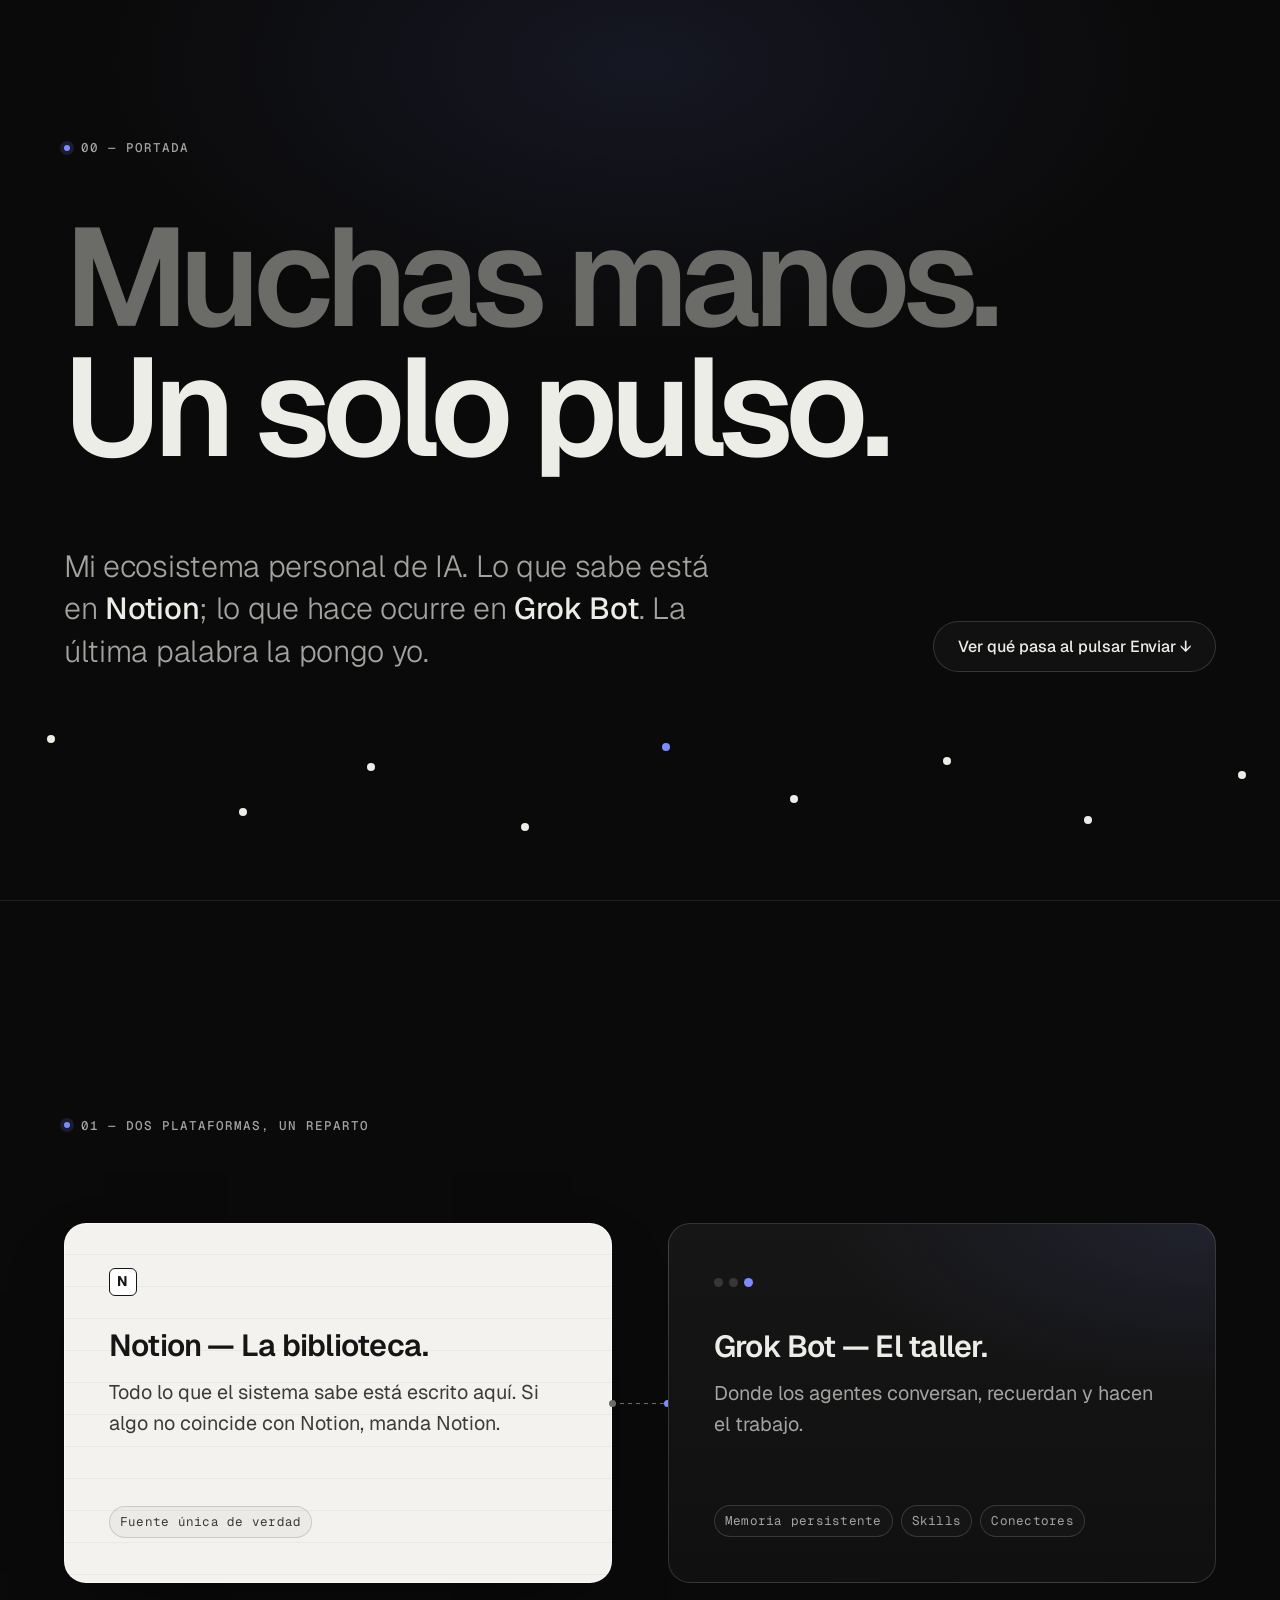
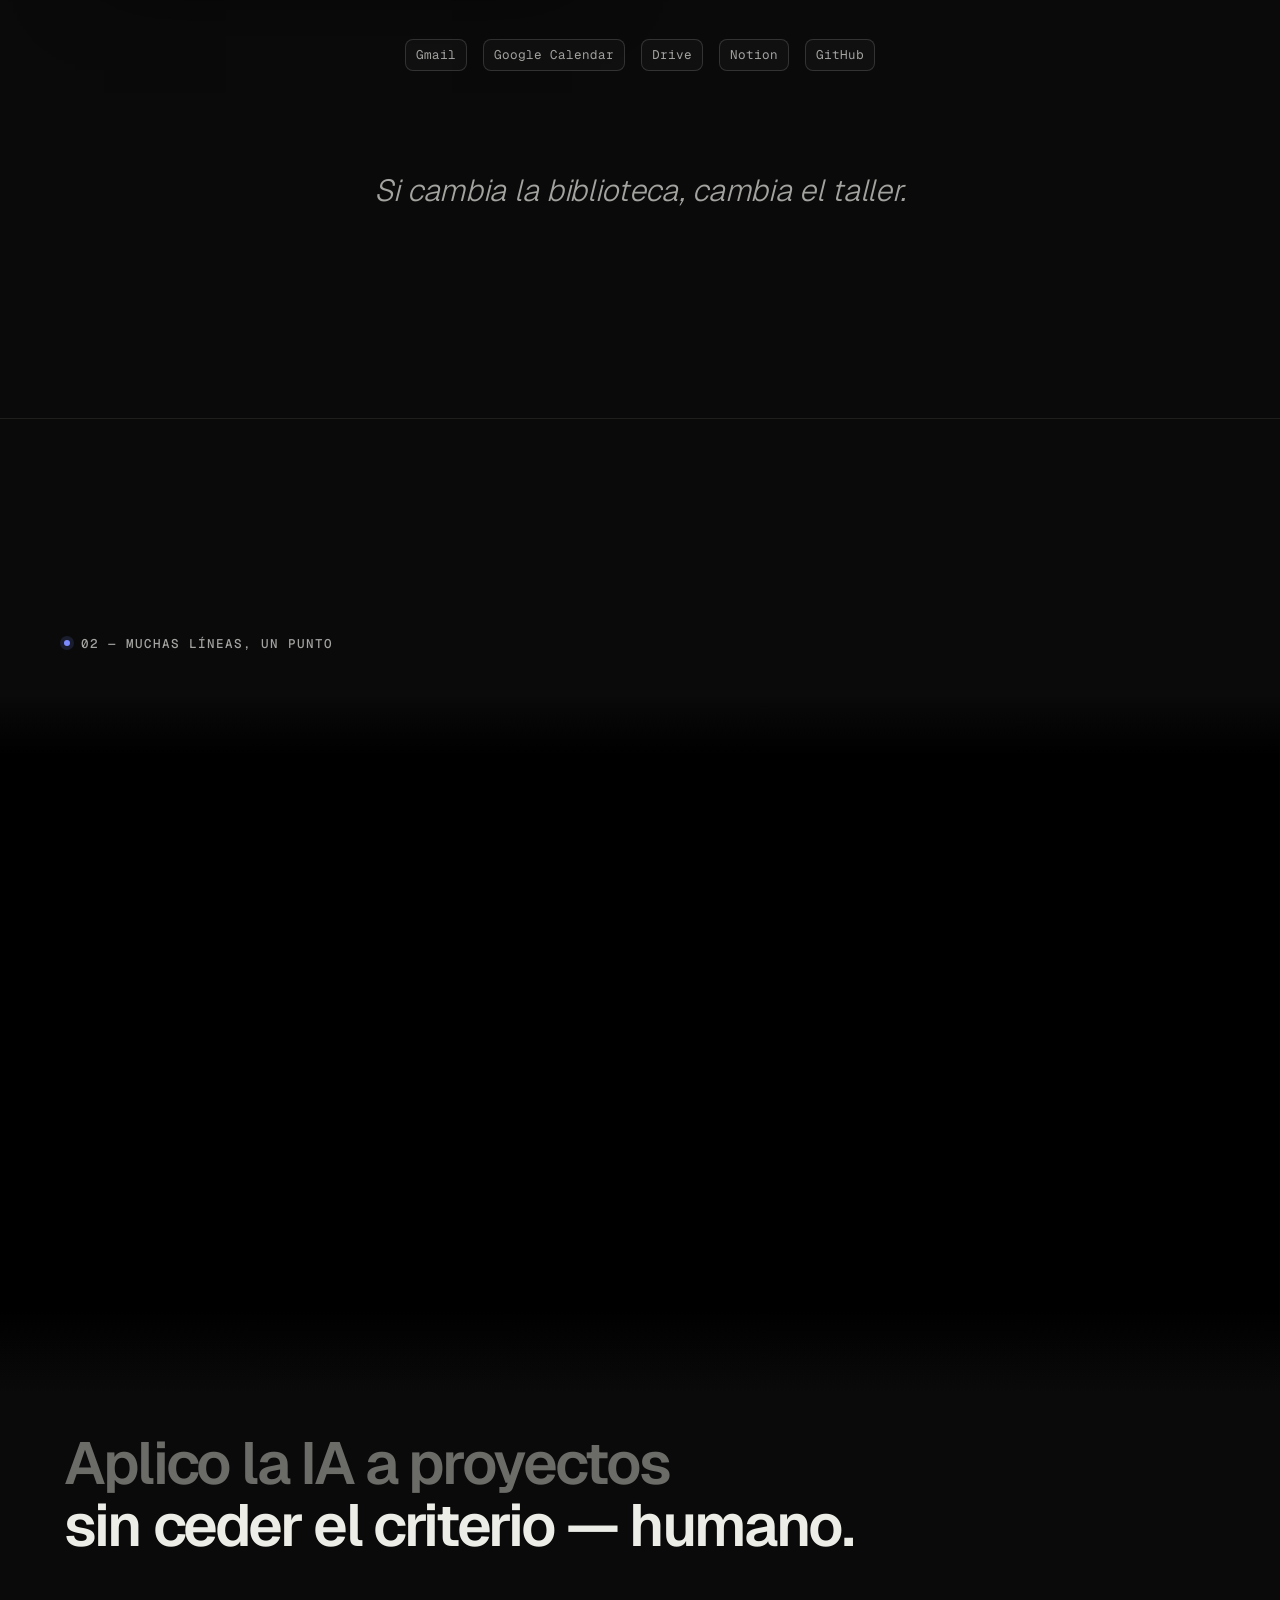
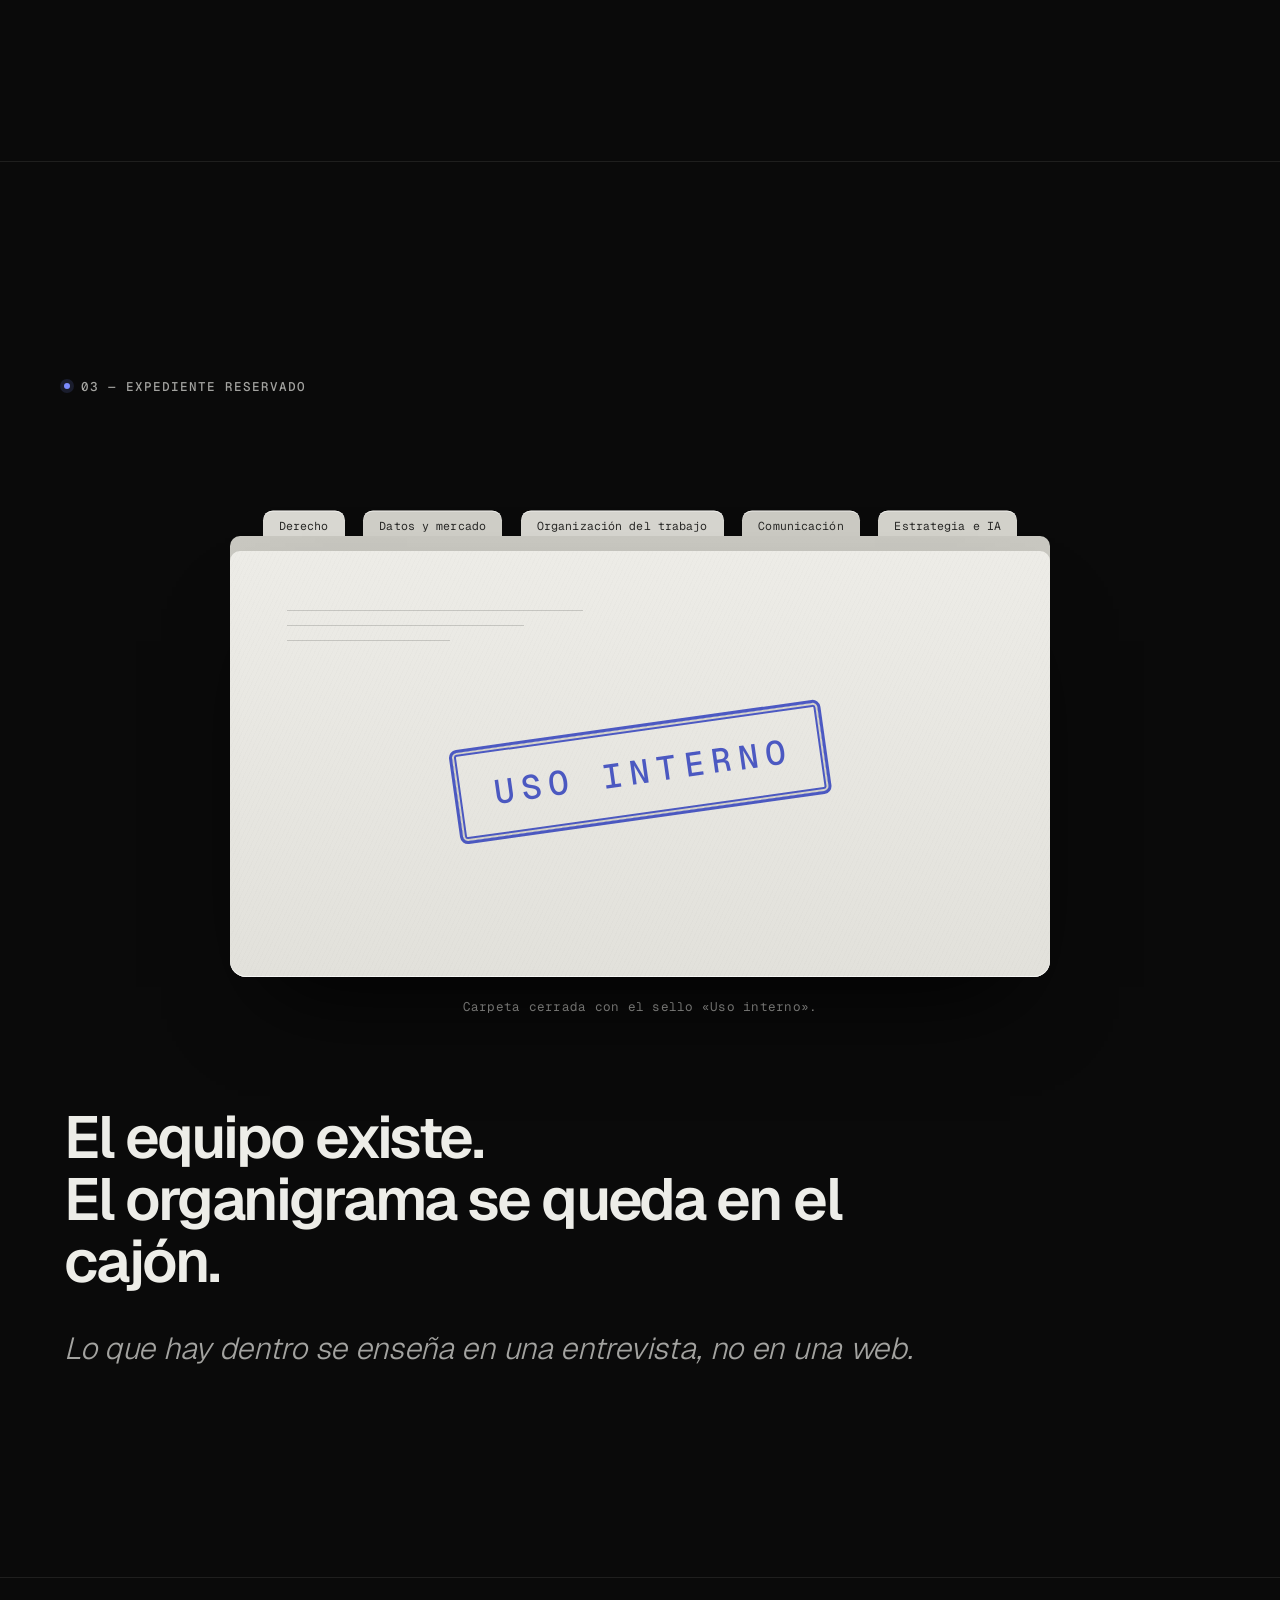
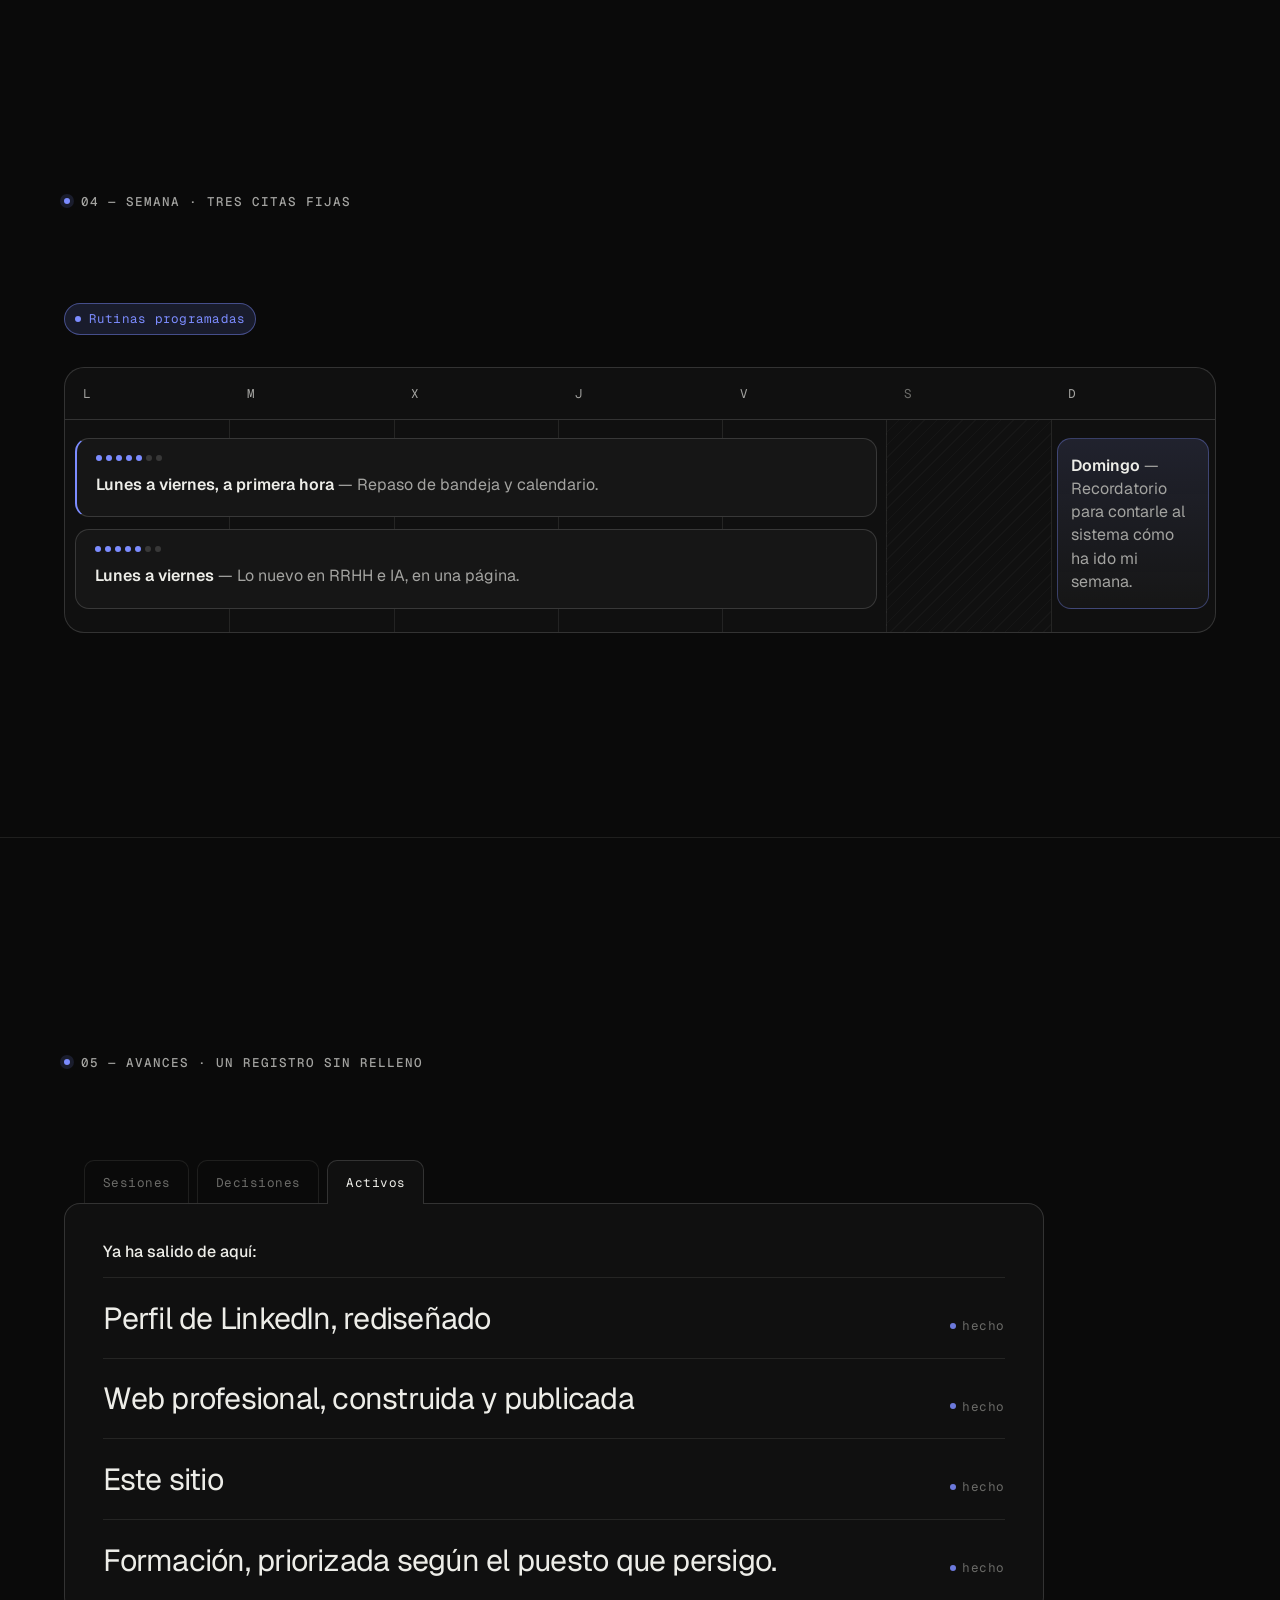
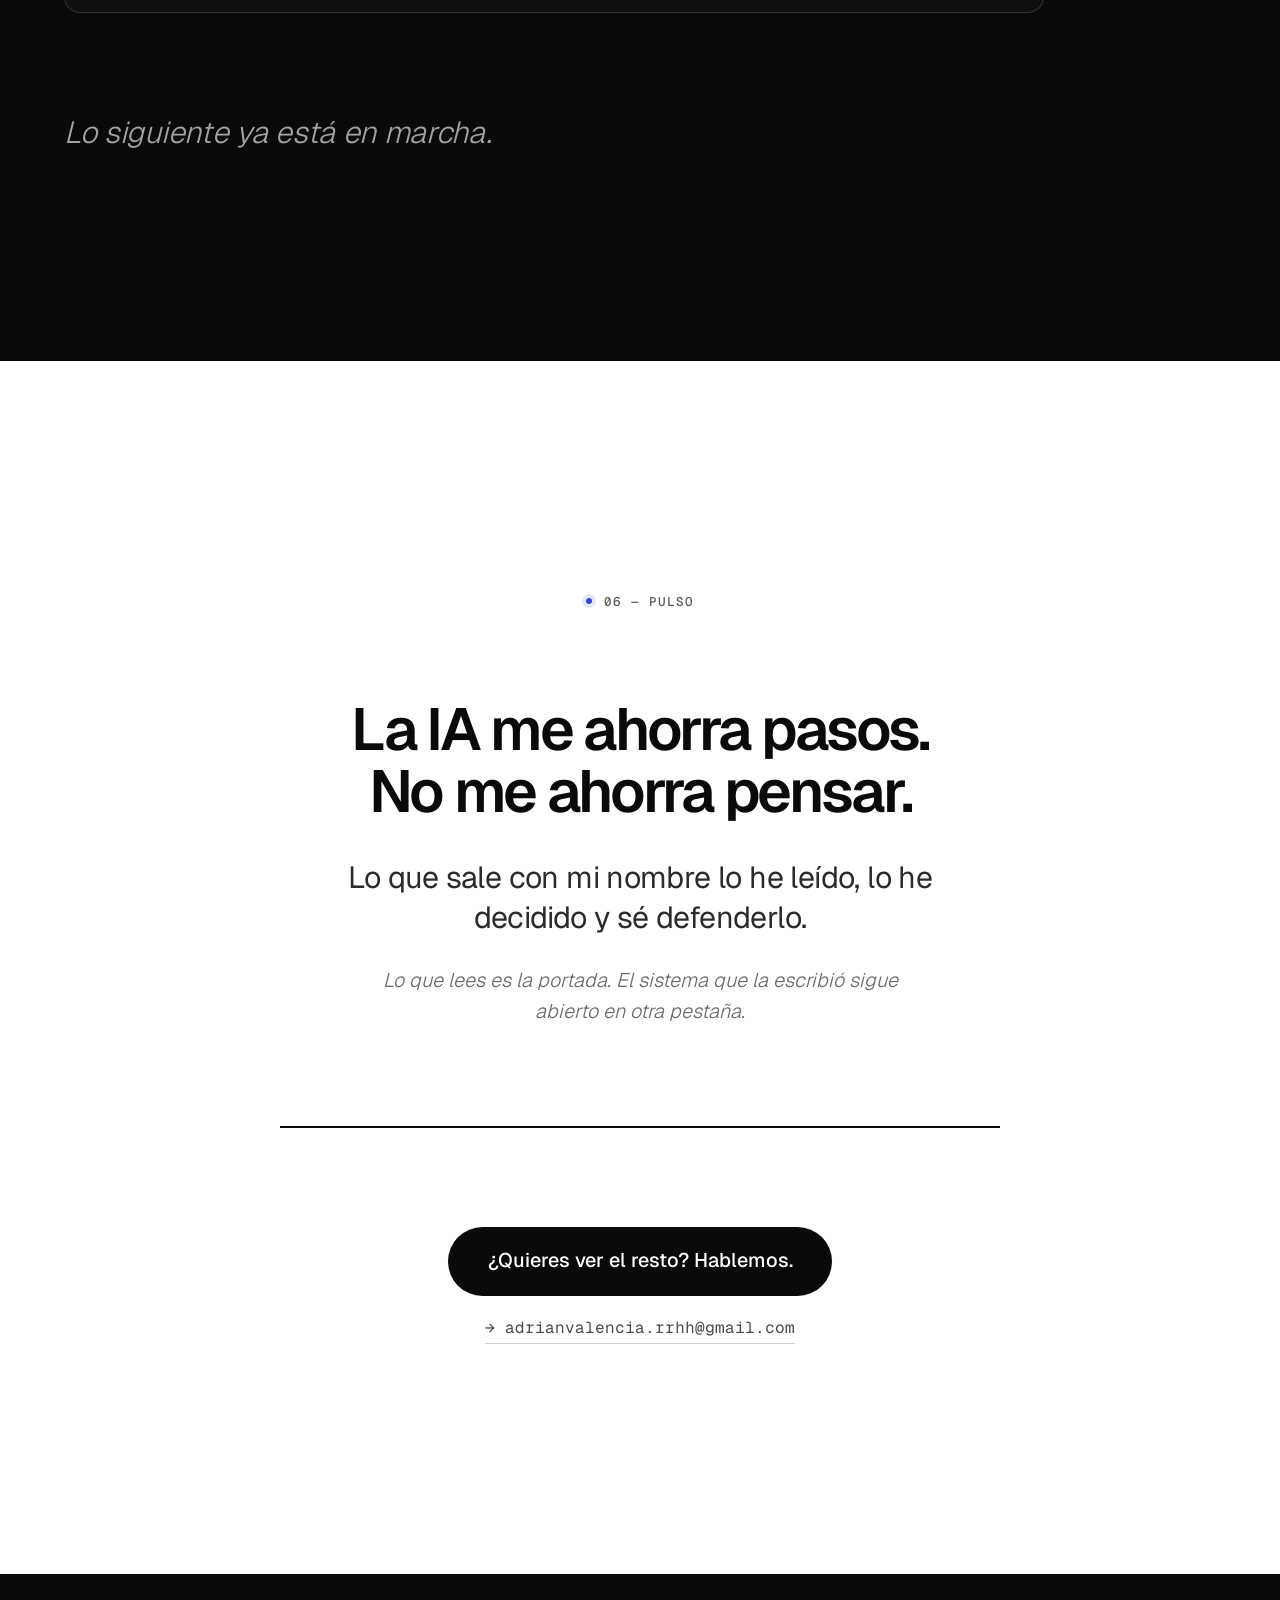
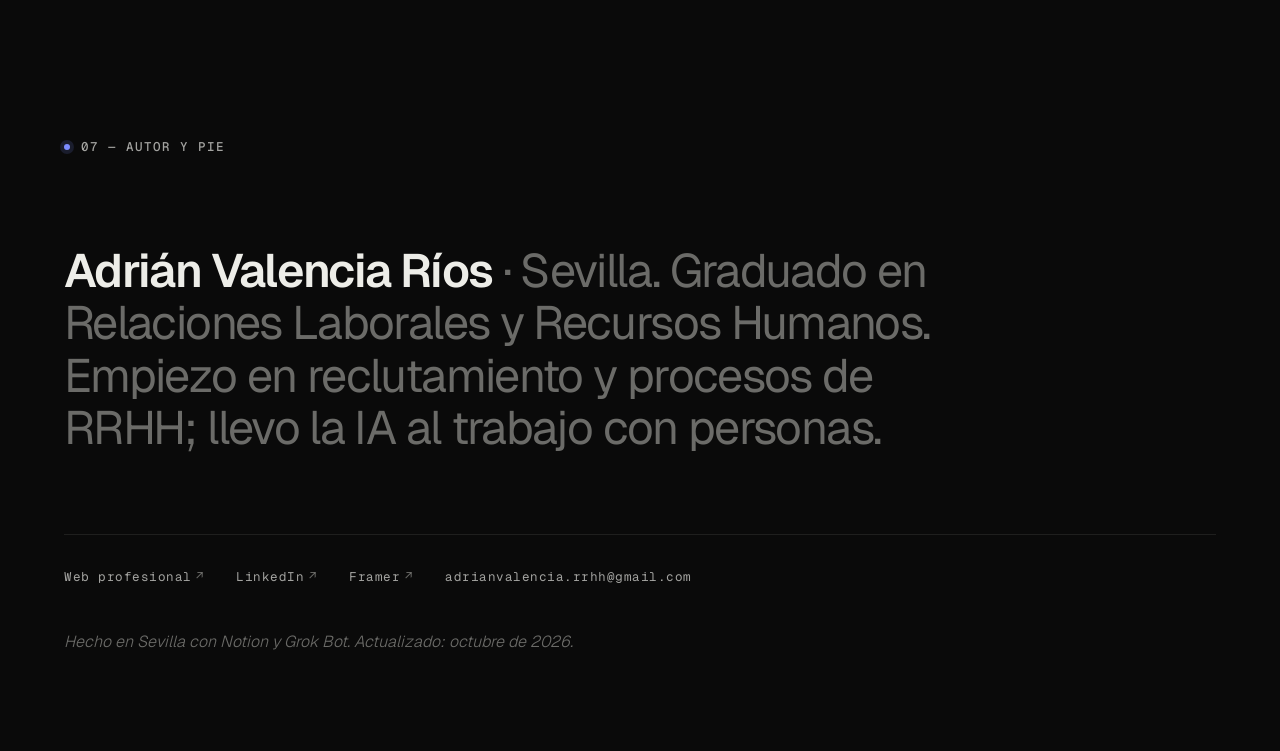
==== commit e727d3fd: "Gabinete: versión definitiva en la raíz; elimina v3/ y v4/ Co-authored-by: Adrián Valencia Ríos <adr" ====
--- a/index.html
+++ b/index.html
@@ -1,305 +1,205 @@
-<!DOCTYPE html>
+<!doctype html>
 <html lang="es">
 <head>
-  <meta charset="utf-8" />
-  <meta name="viewport" content="width=device-width, initial-scale=1" />
-  <meta name="description" content="Un gabinete, no un chat. Nueve oficios en Grok Bot. Un archivo en Notion. Adrián Valencia Ríos conserva el cierre." />
-  <meta name="author" content="Adrián Valencia Ríos" />
+  <meta charset="utf-8">
+  <meta name="viewport" content="width=device-width, initial-scale=1">
   <title>Gabinete — Adrián Valencia Ríos</title>
-
-  <link rel="preconnect" href="https://fonts.googleapis.com" />
-  <link rel="preconnect" href="https://fonts.gstatic.com" crossorigin />
-  <link href="https://fonts.googleapis.com/css2?family=Instrument+Serif:ital@0;1&family=Inter+Tight:wght@400;500;600&family=Inter:wght@300;400;500&family=JetBrains+Mono:wght@400;500;700&display=swap" rel="stylesheet" />
-  <link rel="stylesheet" href="style.css" />
+  <meta name="description" content="Mi ecosistema personal de IA. Lo que sabe está en Notion; lo que hace ocurre en Grok Bot. La última palabra la pongo yo.">
+  <meta name="theme-color" content="#0A0A0A">
+  <link rel="icon" href="data:image/svg+xml,%3Csvg xmlns=%27http://www.w3.org/2000/svg%27 viewBox=%270 0 32 32%27%3E%3Crect width=%2732%27 height=%2732%27 rx=%277%27 fill=%27%230A0A0A%27/%3E%3Crect x=%277%27 y=%2715%27 width=%2718%27 height=%272%27 fill=%27%23EDEDE8%27/%3E%3Ccircle cx=%2716%27 cy=%2716%27 r=%272.5%27 fill=%27%237C8CFF%27/%3E%3C/svg%3E">
+  <link rel="preconnect" href="https://fonts.googleapis.com">
+  <link rel="preconnect" href="https://fonts.gstatic.com" crossorigin>
+  <link href="https://fonts.googleapis.com/css2?family=Geist:ital,wght@0,300;0,400;0,500;0,600;0,700;1,300;1,400&family=Geist+Mono:wght@400;500&display=swap" rel="stylesheet">
+  <link rel="stylesheet" href="style.css">
+  <script>document.documentElement.classList.add('js');</script>
 </head>
 <body>
-  <div class="noise" aria-hidden="true"></div>
-
-  <nav id="navbar" class="nav" aria-label="Principal">
-    <a href="#top" class="nav-brand">Gabinete</a>
-    <div class="nav-right">
-      <span id="time" class="nav-clock" aria-live="off">00:00:00</span>
-      <a href="#oficios" class="nav-link">Oficios</a>
-      <a href="#limite" class="nav-link hide-sm">Límite</a>
-    </div>
-  </nav>
-
-  <main id="top">
-    <!-- HERO: Hainz cover -->
-    <header class="hero" aria-label="Portada">
-      <img class="hero-img" src="img/cover.jpg" alt="" width="1600" height="1067" fetchpriority="high" />
-      <div class="hero-veil" aria-hidden="true"></div>
-      <div class="hero-copy">
-        <p class="hero-tag"><span class="accent-dot" aria-hidden="true"></span> Exposición · 2026</p>
-        <h1>Un gabinete, no un chat.</h1>
-        <p class="lede">Nueve oficios en Grok Bot. Un archivo en Notion. Adrián Valencia Ríos conserva el cierre.</p>
-      </div>
-      <a href="#sistema" class="hero-scroll" aria-label="Bajar al contenido">
-        <span class="mono">↓</span>
-      </a>
-    </header>
-
-    <!-- (01) SISTEMA -->
-    <section id="sistema" class="section" aria-labelledby="s01-label">
-      <header class="section-head">
-        <span id="s01-label" class="section-num">(01) — Sistema</span>
-        <span class="section-meta mono">Canon</span>
-      </header>
-      <div class="section-body">
-        <h2 class="display">Los agentes trabajan. El archivo recuerda.</h2>
-        <div class="prose">
-          <p>Legado VARIX es el sistema de Adrián Valencia Ríos: un gabinete de agentes en Grok Bot y un archivo en Notion. No es un producto, ni un curso, ni una consultoría. Es un prototipo personal, en uso. La candidatura es el primer trabajo real. El sistema no se reduce a ella.</p>
-          <p>La cadena es fija. El director está por encima. Si no se nombra un oficio, responde Jefe. Las demás figuras entran solo cuando el encargo es suyo. Antes de repartir se fija el esfuerzo y quién sintetiza. Por defecto cierra Jefe. Despertar a varias a la vez es la excepción: él reparte y luego reúne.</p>
-        </div>
-      </div>
-    </section>
-
-    <!-- (02) FIGURAS / OFICIOS -->
-    <section id="oficios" class="section" aria-labelledby="s02-label">
-      <header class="section-head">
-        <span id="s02-label" class="section-num">(02) — Figuras</span>
-        <span class="section-meta mono">09 oficios</span>
-      </header>
-      <div class="section-body">
-        <h2 class="display">Nueve oficios. Una ficha cada uno.</h2>
-
-        <ol class="oficios-grid" aria-label="Índice de oficios">
-          <li class="oficio">
-            <button type="button" class="oficio-trigger accordion-trigger" aria-expanded="true" aria-controls="panel-o1">
-              <span class="oficio-idx mono">01</span>
-              <span class="oficio-name">Jefe</span>
-              <span class="oficio-arrow" aria-hidden="true">↓</span>
-            </button>
-            <div id="panel-o1" class="accordion-content open" role="region" aria-label="Jefe">
-              <div class="accordion-inner">
-                <p class="oficio-desc">Orquesta, prioriza y cierra.</p>
-              </div>
-            </div>
-          </li>
-          <li class="oficio">
-            <button type="button" class="oficio-trigger accordion-trigger" aria-expanded="false" aria-controls="panel-o2">
-              <span class="oficio-idx mono">02</span>
-              <span class="oficio-name">Athena</span>
-              <span class="oficio-arrow" aria-hidden="true">↓</span>
-            </button>
-            <div id="panel-o2" class="accordion-content" role="region" aria-label="Athena">
-              <div class="accordion-inner">
-                <p class="oficio-desc">Arquitectura de agentes y de sistemas de IA.</p>
-              </div>
-            </div>
-          </li>
-          <li class="oficio">
-            <button type="button" class="oficio-trigger accordion-trigger" aria-expanded="false" aria-controls="panel-o3">
-              <span class="oficio-idx mono">03</span>
-              <span class="oficio-name">Iuris</span>
-              <span class="oficio-arrow" aria-hidden="true">↓</span>
-            </button>
-            <div id="panel-o3" class="accordion-content" role="region" aria-label="Iuris">
-              <div class="accordion-inner">
-                <p class="oficio-desc">Derecho del Trabajo y Seguridad Social.</p>
-              </div>
-            </div>
-          </li>
-          <li class="oficio">
-            <button type="button" class="oficio-trigger accordion-trigger" aria-expanded="false" aria-controls="panel-o4">
-              <span class="oficio-idx mono">04</span>
-              <span class="oficio-name">Maestro Admin</span>
-              <span class="oficio-arrow" aria-hidden="true">↓</span>
-            </button>
-            <div id="panel-o4" class="accordion-content" role="region" aria-label="Maestro Admin">
-              <div class="accordion-inner">
-                <p class="oficio-desc">Derecho administrativo, separado a propósito del laboral.</p>
-              </div>
-            </div>
-          </li>
-          <li class="oficio">
-            <button type="button" class="oficio-trigger accordion-trigger" aria-expanded="false" aria-controls="panel-o5">
-              <span class="oficio-idx mono">05</span>
-              <span class="oficio-name">Maestro Steve</span>
-              <span class="oficio-arrow" aria-hidden="true">↓</span>
-            </button>
-            <div id="panel-o5" class="accordion-content" role="region" aria-label="Maestro Steve">
-              <div class="accordion-inner">
-                <p class="oficio-desc">Organización del trabajo, tiempos y procesos.</p>
-              </div>
-            </div>
-          </li>
-          <li class="oficio">
-            <button type="button" class="oficio-trigger accordion-trigger" aria-expanded="false" aria-controls="panel-o6">
-              <span class="oficio-idx mono">06</span>
-              <span class="oficio-name">Doc</span>
-              <span class="oficio-arrow" aria-hidden="true">↓</span>
-            </button>
-            <div id="panel-o6" class="accordion-content" role="region" aria-label="Doc">
-              <div class="accordion-inner">
-                <p class="oficio-desc">Datos y mercado laboral. Solo lo que se puede afirmar.</p>
-              </div>
-            </div>
-          </li>
-          <li class="oficio">
-            <button type="button" class="oficio-trigger accordion-trigger" aria-expanded="false" aria-controls="panel-o7">
-              <span class="oficio-idx mono">07</span>
-              <span class="oficio-name">Nexus</span>
-              <span class="oficio-arrow" aria-hidden="true">↓</span>
-            </button>
-            <div id="panel-o7" class="accordion-content" role="region" aria-label="Nexus">
-              <div class="accordion-inner">
-                <p class="oficio-desc">Nichos y oportunidades, leídos como dossier.</p>
-              </div>
-            </div>
-          </li>
-          <li class="oficio">
-            <button type="button" class="oficio-trigger accordion-trigger" aria-expanded="false" aria-controls="panel-o8">
-              <span class="oficio-idx mono">08</span>
-              <span class="oficio-name">Cicerón</span>
-              <span class="oficio-arrow" aria-hidden="true">↓</span>
-            </button>
-            <div id="panel-o8" class="accordion-content" role="region" aria-label="Cicerón">
-              <div class="accordion-inner">
-                <p class="oficio-desc">Voz pública. Texto, LinkedIn y crisis, sin inflar el cargo.</p>
-              </div>
-            </div>
-          </li>
-          <li class="oficio">
-            <button type="button" class="oficio-trigger accordion-trigger" aria-expanded="false" aria-controls="panel-o9">
-              <span class="oficio-idx mono">09</span>
-              <span class="oficio-name">Coach David</span>
-              <span class="oficio-arrow" aria-hidden="true">↓</span>
-            </button>
-            <div id="panel-o9" class="accordion-content" role="region" aria-label="Coach David">
-              <div class="accordion-inner">
-                <p class="oficio-desc">Inglés, con un estándar concreto.</p>
-              </div>
-            </div>
-          </li>
-        </ol>
-
-        <div class="prose prose-after">
-          <p>El prompt de una figura vive una sola vez, en el cuerpo de su ficha. El manifiesto es un índice: señala, no copia. Hay nombres que el canon ya retiró. No se reactivan.</p>
-        </div>
-      </div>
-    </section>
-
-    <!-- (03) ARCHIVO -->
-    <section id="archivo" class="section" aria-labelledby="s03-label">
-      <header class="section-head">
-        <span id="s03-label" class="section-num">(03) — Archivo</span>
-        <span class="section-meta mono">3 capas</span>
-      </header>
-      <div class="section-body">
-        <h2 class="display">Tres capas que no se mezclan.</h2>
-
-        <div class="layers" role="list">
-          <article class="layer" role="listitem">
-            <span class="layer-idx mono">A</span>
-            <h3>Sistema operativo</h3>
-            <p>Lo que no cambia cada día. Por dónde empieza una IA, el perfil del director, el índice, una ficha por figura y los protocolos que valen para todas.</p>
+  <div class="progress" aria-hidden="true"><span></span></div>
+
+  <main>
+    <!-- 00 — Portada -->
+    <section class="sec hero" id="portada" aria-labelledby="h-portada">
+      <div class="wrap hero__inner">
+        <p class="label reveal"><span class="label__dot" aria-hidden="true"></span><strong>00 — Portada</strong></p>
+        <h1 class="hero__title" id="h-portada">
+          <strong><span class="hero__line hero__line--a reveal">Muchas manos.</span> <span class="hero__line hero__line--b reveal" style="--d:120ms">Un solo pulso.</span></strong>
+        </h1>
+        <div class="hero__foot">
+          <p class="hero__lede reveal" style="--d:240ms">Mi ecosistema personal de IA. Lo que sabe está en <strong>Notion</strong>; lo que hace ocurre en <strong>Grok Bot</strong>. La última palabra la pongo yo.</p>
+          <a class="btn btn--ghost reveal" style="--d:360ms" href="#recorrido">Ver qué pasa al pulsar Enviar ↓</a>
+        </div>
+      </div>
+      <div class="motif motif--hero" aria-hidden="true">
+        <div class="motif__stage">
+          <span class="motif__line"></span>
+          <i style="--x:-46;--y:-58;--tx:-40"></i><i style="--x:-31;--y:34;--tx:-30"></i><i style="--x:-21;--y:-22;--tx:-20"></i><i style="--x:-9;--y:52;--tx:-10"></i><i style="--x:2;--y:-48;--tx:0"></i><i style="--x:12;--y:18;--tx:10"></i><i style="--x:24;--y:-30;--tx:20"></i><i style="--x:35;--y:44;--tx:30"></i><i style="--x:47;--y:-12;--tx:40"></i>
+        </div>
+      </div>
+    </section>
+
+    <!-- 01 — Plataformas -->
+    <section class="sec plat" id="plataformas" aria-labelledby="h-plat">
+      <div class="wrap">
+        <h2 class="label reveal" id="h-plat"><span class="label__dot" aria-hidden="true"></span><strong>01 — Dos plataformas, un reparto</strong></h2>
+
+        <div class="plat__grid">
+          <article class="panel panel--paper reveal">
+            <div class="panel__top" aria-hidden="true"><span class="panel__glyph">N</span></div>
+            <p class="panel__text"><strong class="panel__name">Notion — La biblioteca.</strong> Todo lo que el sistema sabe está escrito aquí. Si algo no coincide con Notion, manda Notion.</p>
+            <ul class="chips" aria-label="Notion">
+              <li><code class="chip chip--paper">Fuente única de verdad</code></li>
+            </ul>
           </article>
-          <article class="layer" role="listitem">
-            <span class="layer-idx mono">B</span>
-            <h3>Bitácora</h3>
-            <p>Lo que sí cambia. Proyectos, sesiones, decisiones, activos, glosario, recursos y pendientes. Una sesión no copia la conversación entera: deja el hecho y lo decidido.</p>
+
+          <div class="plat__bridge" aria-hidden="true"><span></span></div>
+
+          <article class="panel panel--screen reveal" style="--d:120ms">
+            <div class="panel__top" aria-hidden="true"><span class="panel__lights"><i></i><i></i><i></i></span></div>
+            <p class="panel__text"><strong class="panel__name">Grok Bot — El taller.</strong> Donde los agentes conversan, recuerdan y hacen el trabajo.</p>
+            <ul class="chips" aria-label="Grok Bot">
+              <li><code class="chip">Memoria persistente</code></li>
+              <li><code class="chip">Skills</code></li>
+              <li><code class="chip">Conectores</code></li>
+            </ul>
           </article>
-          <article class="layer" role="listitem">
-            <span class="layer-idx mono">C</span>
-            <h3>Gobernanza</h3>
-            <p>Cómo no se duplica. Una fuente de verdad por cosa. Cada cambio relevante queda en un registro. El archivo anterior se lee. No se vuelve a escribir.</p>
-          </article>
-        </div>
-
-        <div class="prose prose-after">
-          <p>El orden de lectura no se salta: arranque, perfil, índice, cuerpo de la figura, protocolos y, al final, la bitácora. La siguiente vez, cualquier agente entra por ahí y no contradice lo ya cerrado.</p>
-        </div>
-      </div>
-    </section>
-
-    <!-- (04) MÉTODO -->
-    <section id="metodo" class="section" aria-labelledby="s04-label">
-      <header class="section-head">
-        <span id="s04-label" class="section-num">(04) — Método</span>
-        <span class="section-meta mono">Skills</span>
-      </header>
-      <div class="section-body">
-        <button type="button" class="block-trigger accordion-trigger" aria-expanded="true" aria-controls="panel-metodo">
-          <h2 class="display">Lo que se repite queda escrito.</h2>
-          <span class="block-arrow" aria-hidden="true">↓</span>
-        </button>
-        <div id="panel-metodo" class="accordion-content open" role="region" aria-label="Método">
-          <div class="accordion-inner">
-            <div class="prose">
-              <p>Una skill es un proceso con nombre. Unas abren una figura. Las otras son el método del gabinete: un brief antes de delegar, la forma de orquestar, la regla de esfuerzo y de handoff, y cómo se reescribe un prompt sin degradar el archivo.</p>
-              <p>Un agente nuevo hereda ese método. No empieza de cero, y el archivo de skills se escribe en los dos sitios a la vez, para que las versiones no se separen.</p>
+        </div>
+
+        <ul class="connectors reveal" aria-label="Conectores">
+          <li>Gmail</li><li aria-hidden="true" class="sep">·</li><li>Google Calendar</li><li aria-hidden="true" class="sep">·</li><li>Drive</li><li aria-hidden="true" class="sep">·</li><li>Notion</li><li aria-hidden="true" class="sep">·</li><li>GitHub</li>
+        </ul>
+
+        <p class="coda reveal"><em>Si cambia la biblioteca, cambia el taller.</em></p>
+      </div>
+    </section>
+
+    <!-- 02 — Criterio -->
+    <section class="sec route" id="recorrido" aria-labelledby="h-route">
+      <div class="wrap">
+        <h2 class="label reveal" id="h-route"><span class="label__dot" aria-hidden="true"></span><strong>02 — Muchas líneas, un punto</strong></h2>
+      </div>
+      <figure class="beam reveal">
+        <canvas class="beam__canvas" aria-hidden="true"></canvas>
+        <div class="beam__glow" aria-hidden="true"></div>
+        <span class="beam__line" aria-hidden="true"></span>
+        <p class="beam__tag beam__tag--lib" aria-hidden="true">Biblioteca</p>
+        <p class="beam__tag beam__tag--work" aria-hidden="true">Taller</p>
+        <p class="beam__tag beam__tag--me" aria-hidden="true">Criterio</p>
+        <figcaption class="beam__sr">Muchas líneas de luz, ordenadas a un lado y en movimiento al otro, se juntan en un solo punto.</figcaption>
+      </figure>
+      <div class="wrap">
+        <p class="beam__say reveal"><span>Aplico la IA a proyectos</span> <span>sin ceder el criterio — humano.</span></p>
+      </div>
+    </section>
+
+    <!-- 03 — Expediente -->
+    <section class="sec file" id="expediente" aria-labelledby="h-file">
+      <div class="wrap">
+        <h2 class="label reveal" id="h-file"><span class="label__dot" aria-hidden="true"></span><strong>03 — Expediente reservado</strong></h2>
+
+        <figure class="folder reveal">
+          <ul class="folder__tabs" aria-label="Pestañas">
+            <li tabindex="0">Derecho</li>
+            <li tabindex="0">Datos y mercado</li>
+            <li tabindex="0">Organización del trabajo</li>
+            <li tabindex="0">Comunicación</li>
+            <li tabindex="0">Estrategia e IA</li>
+          </ul>
+          <div class="folder__body">
+            <div class="folder__back" aria-hidden="true"></div>
+            <div class="folder__front">
+              <div class="folder__rule" aria-hidden="true"><i></i><i></i><i></i></div>
+              <span class="stamp" aria-hidden="true">Uso interno</span>
             </div>
           </div>
-        </div>
-      </div>
-    </section>
-
-    <!-- (05) ENCARGO -->
-    <section id="encargo" class="section" aria-labelledby="s05-label">
-      <header class="section-head">
-        <span id="s05-label" class="section-num">(05) — Encargo</span>
-        <span class="section-meta mono">Protocolo</span>
-      </header>
-      <div class="section-body">
-        <h2 class="display">Sale del chat. Entra en el archivo.</h2>
-        <ol class="steps">
-          <li>
-            <span class="step-num mono">01</span>
-            <p>Se nombra el objetivo, el formato y el límite. Sin eso, no se delega.</p>
-          </li>
-          <li>
-            <span class="step-num mono">02</span>
-            <p>Entra la figura que corresponde. Si hace falta más de una, Jefe reparte y luego reúne.</p>
-          </li>
-          <li>
-            <span class="step-num mono">03</span>
-            <p>Lo que se decide queda fechado: una sesión, una decisión o un activo. No se queda en el chat.</p>
-          </li>
-          <li>
-            <span class="step-num mono">04</span>
-            <p>La siguiente vez se lee el archivo en el mismo orden. Lo cerrado no se reabre por costumbre.</p>
-          </li>
-        </ol>
-        <div class="prose prose-after">
-          <p>Hay rutinas que siguen cuando nadie está delante. El archivo trabaja aunque la conversación haya terminado. La persona conserva el cierre: la IA propone, no impone, y una instrucción explícita anula el protocolo.</p>
-        </div>
-      </div>
-    </section>
-
-    <!-- (06) LÍMITE — exhibition frame -->
-    <section id="limite" class="section section-limite" aria-labelledby="s06-label">
-      <header class="section-head">
-        <span id="s06-label" class="section-num">(06) — Límite</span>
-        <span class="section-meta mono">Exposición</span>
-      </header>
-      <div class="section-body">
-        <div class="plaque">
-          <p class="plaque-label mono">Sala · Visible</p>
-          <h2 class="display">Lo que se ve no es todo.</h2>
-          <div class="prose">
-            <p>Muestro una exposición del gabinete, no el ecosistema con el que trabajo. La web recoge la forma. El sistema real es más grande, está en uso y no se publica.</p>
+          <figcaption class="folder__cap">Carpeta cerrada con el sello «Uso interno».</figcaption>
+        </figure>
+
+        <p class="statement reveal"><strong><span>El equipo existe.</span> <span>El organigrama se queda en el cajón.</span></strong></p>
+        <p class="coda coda--left reveal"><em>Lo que hay dentro se enseña en una entrevista, no en una web.</em></p>
+      </div>
+    </section>
+
+    <!-- 04 — Semana -->
+    <section class="sec week" id="semana" aria-labelledby="h-week">
+      <div class="wrap">
+        <h2 class="label reveal" id="h-week"><span class="label__dot" aria-hidden="true"></span><strong>04 — Semana · Tres citas fijas</strong></h2>
+        <p class="reveal"><code class="chip chip--accent">Rutinas programadas</code></p>
+
+        <div class="cal reveal">
+          <div class="cal__days" aria-hidden="true">
+            <span>L</span><span>M</span><span>X</span><span>J</span><span>V</span><span class="is-off">S</span><span>D</span>
           </div>
-        </div>
+          <div class="cal__cols" aria-hidden="true"><i></i><i></i><i></i><i></i><i></i><i></i><i></i></div>
+          <ol class="cal__items">
+            <li class="routine routine--a">
+              <span class="routine__days" aria-hidden="true"><i class="on"></i><i class="on"></i><i class="on"></i><i class="on"></i><i class="on"></i><i></i><i></i></span>
+              <p><strong>Lunes a viernes, a primera hora</strong> — Repaso de bandeja y calendario.</p>
+            </li>
+            <li class="routine routine--b">
+              <span class="routine__days" aria-hidden="true"><i class="on"></i><i class="on"></i><i class="on"></i><i class="on"></i><i class="on"></i><i></i><i></i></span>
+              <p><strong>Lunes a viernes</strong> — Lo nuevo en RRHH e IA, en una página.</p>
+            </li>
+            <li class="routine routine--c">
+              <span class="routine__days" aria-hidden="true"><i></i><i></i><i></i><i></i><i></i><i></i><i class="on"></i></span>
+              <p><strong>Domingo</strong> — Recordatorio para contarle al sistema cómo ha ido mi semana.</p>
+            </li>
+          </ol>
+        </div>
+      </div>
+    </section>
+
+    <!-- 05 — Avances -->
+    <section class="sec ledger" id="avances" aria-labelledby="h-ledger">
+      <div class="wrap">
+        <h2 class="label reveal" id="h-ledger"><span class="label__dot" aria-hidden="true"></span><strong>05 — Avances · Un registro sin relleno</strong></h2>
+
+        <div class="book reveal">
+          <ul class="book__tabs">
+            <li>Sesiones</li><li aria-hidden="true" class="sep">·</li><li>Decisiones</li><li aria-hidden="true" class="sep">·</li><li class="is-active">Activos</li>
+          </ul>
+          <div class="book__sheet">
+            <p class="book__head"><strong>Ya ha salido de aquí:</strong></p>
+            <ul class="book__rows">
+              <li><span class="row__name">Perfil de LinkedIn, rediseñado</span><span class="status"><i aria-hidden="true"></i>hecho</span></li>
+              <li><span class="row__name">Web profesional, construida y publicada</span><span class="status"><i aria-hidden="true"></i>hecho</span></li>
+              <li><span class="row__name">Este sitio</span><span class="status"><i aria-hidden="true"></i>hecho</span></li>
+              <li><span class="row__name">Formación, priorizada según el puesto que persigo.</span><span class="status"><i aria-hidden="true"></i>hecho</span></li>
+            </ul>
+          </div>
+        </div>
+        <p class="coda coda--left reveal"><em>Lo siguiente ya está en marcha.</em></p>
+      </div>
+    </section>
+
+    <!-- 06 — Pulso -->
+    <section class="sec pulse" id="pulso" aria-labelledby="h-pulse">
+      <div class="wrap pulse__inner">
+        <h2 class="label label--center reveal" id="h-pulse"><span class="label__dot" aria-hidden="true"></span><strong>06 — Pulso</strong></h2>
+        <p class="pulse__big reveal">La IA me ahorra pasos. No me ahorra pensar.</p>
+        <p class="pulse__mid reveal">Lo que sale con mi nombre lo he leído, lo he decidido y sé defenderlo.</p>
+        <p class="pulse__small reveal"><em>Lo que lees es la portada. El sistema que la escribió sigue abierto en otra pestaña.</em></p>
+        <div class="motif motif--full reveal" aria-hidden="true"><span class="motif__line"></span></div>
+        <a class="btn btn--solid reveal" href="mailto:adrianvalencia.rrhh@gmail.com"><strong>¿Quieres ver el resto? Hablemos.</strong></a>
+        <a class="pulse__mail reveal" href="mailto:adrianvalencia.rrhh@gmail.com">→ adrianvalencia.rrhh@gmail.com</a>
       </div>
     </section>
   </main>
 
-  <footer class="footer">
-    <a href="#top" class="footer-name hover-trigger">Gabinete<span class="accent">.</span></a>
-    <div class="footer-row">
-      <div class="footer-meta">
-        <span class="mono">2026</span>
-        <span class="footer-credit">Adrián Valencia Ríos</span>
-      </div>
-      <nav class="footer-links" aria-label="Enlaces">
-        <a href="https://adrianvalenciarrhh-rgb.github.io/adrianvalencia/" target="_blank" rel="noopener noreferrer">Sitio profesional</a>
-        <a href="https://www.linkedin.com/in/adrianvalenciarios" target="_blank" rel="noopener noreferrer">LinkedIn</a>
-        <a href="https://adrianvalencia.framer.website/" target="_blank" rel="noopener noreferrer">adrianvalencia.framer.website</a>
-      </nav>
+  <!-- 07 — Autor y pie -->
+  <footer class="sec foot" id="pie" aria-labelledby="h-foot">
+    <div class="wrap">
+      <h2 class="label reveal" id="h-foot"><span class="label__dot" aria-hidden="true"></span><strong>07 — Autor y pie</strong></h2>
+      <p class="foot__id reveal"><strong>Adrián Valencia Ríos</strong> · Sevilla. Graduado en Relaciones Laborales y Recursos Humanos. Empiezo en reclutamiento y procesos de RRHH; llevo la IA al trabajo con personas.</p>
+      <ul class="foot__links reveal">
+        <li><a href="https://adrianvalenciarrhh-rgb.github.io/adrianvalencia/" target="_blank" rel="noopener noreferrer">Web profesional</a></li>
+        <li><a href="https://www.linkedin.com/in/adrianvalenciarios" target="_blank" rel="noopener noreferrer">LinkedIn</a></li>
+        <li><a href="https://adrianvalencia.framer.website/" target="_blank" rel="noopener noreferrer">Framer</a></li>
+        <li><a href="mailto:adrianvalencia.rrhh@gmail.com">adrianvalencia.rrhh@gmail.com</a></li>
+      </ul>
+      <p class="foot__credit reveal"><em>Hecho en Sevilla con Notion y Grok Bot. Actualizado: octubre de 2026.</em></p>
     </div>
   </footer>
 
-  <script src="script.js"></script>
+  <script src="script.js" defer></script>
 </body>
 </html>
--- a/style.css
+++ b/style.css
@@ -1,546 +1,385 @@
-/* Gabinete v2 — dark cinematic exhibition
-   Distinct from pro site: carbon base, ochre accent, Instrument Serif display */
+/* Gabinete v3 — near-black, Geist + Geist Mono, one signal-blue accent */
 
 :root {
   --bg: #0A0A0A;
-  --bg-elev: #111111;
-  --ink: #F2EDE4;
-  --mute: rgba(242, 237, 228, 0.55);
-  --line: rgba(242, 237, 228, 0.12);
-  --line-strong: rgba(242, 237, 228, 0.22);
-  --accent: #C9A227; /* warm ochre / brass */
-  --accent-soft: rgba(201, 162, 39, 0.18);
-  --pad: clamp(1.25rem, 5vw, 3.5rem);
-  --max: 1200px;
+  --bg-2: #101010;
+  --bg-3: #161616;
+  --ink: #EDEDE8;
+  --ink-2: #A3A3A0;
+  --ink-3: #6B6B68;
+  --hair: rgba(237, 237, 232, 0.09);
+  --hair-2: rgba(237, 237, 232, 0.16);
+  --accent: #7C8CFF;
+  --accent-ink: #3546D6;
+  --accent-soft: rgba(124, 140, 255, 0.14);
+  --paper: #F3F2EE;
+  --paper-ink: #151515;
+  --wrap: 1180px;
+  --pad: clamp(1.25rem, 5vw, 4rem);
+  --sec: clamp(7rem, 16vw, 13rem);
   --ease: cubic-bezier(0.16, 1, 0.3, 1);
+  --mono: 'Geist Mono', ui-monospace, SFMono-Regular, Menlo, monospace;
+  --sans: 'Geist', ui-sans-serif, system-ui, -apple-system, 'Segoe UI', sans-serif;
+
+  --fs-xs: clamp(0.72rem, 0.69rem + 0.12vw, 0.8rem);
+  --fs-s: clamp(0.9rem, 0.86rem + 0.18vw, 1rem);
+  --fs-m: clamp(1.05rem, 0.98rem + 0.32vw, 1.25rem);
+  --fs-l: clamp(1.35rem, 1.1rem + 1vw, 2rem);
+  --fs-xl: clamp(2rem, 1.3rem + 3vw, 4rem);
+  --fs-xxl: clamp(3.2rem, 1rem + 9.6vw, 10.5rem);
 }
 
 *, *::before, *::after { box-sizing: border-box; }
-html { scroll-behavior: smooth; }
-html, body {
-  margin: 0;
-  background: var(--bg);
-  color: var(--ink);
-}
+html { -webkit-text-size-adjust: 100%; }
+html, body { margin: 0; background: var(--bg); color: var(--ink); }
 body {
-  font-family: 'Inter', system-ui, sans-serif;
-  font-weight: 300;
-  font-size: 17px;
+  font-family: var(--sans);
+  font-size: var(--fs-m);
+  font-weight: 400;
   line-height: 1.55;
   -webkit-font-smoothing: antialiased;
-  overflow-x: hidden;
-}
-img { max-width: 100%; display: block; }
+  -moz-osx-font-smoothing: grayscale;
+  text-rendering: optimizeLegibility;
+  overflow-x: clip;
+}
+h1, h2, h3, p, ul, ol, figure { margin: 0; padding: 0; }
+ul, ol { list-style: none; }
 a { color: inherit; text-decoration: none; }
-button {
-  font: inherit;
-  color: inherit;
-  background: none;
-  border: 0;
-  padding: 0;
-  cursor: pointer;
-  text-align: left;
-}
-::selection { background: var(--accent); color: var(--bg); }
-
-.mono { font-family: 'JetBrains Mono', ui-monospace, monospace; }
-.noise {
-  position: fixed;
-  inset: 0;
+strong { font-weight: 600; }
+em { font-style: italic; }
+code { font-family: var(--mono); }
+::selection { background: var(--accent); color: #0A0A0A; }
+
+:focus { outline: none; }
+:focus-visible {
+  outline: 2px solid var(--accent);
+  outline-offset: 4px;
+  border-radius: 6px;
+}
+
+.wrap { width: 100%; max-width: calc(var(--wrap) + var(--pad) * 2); margin: 0 auto; padding: 0 var(--pad); }
+.sec { position: relative; padding: var(--sec) 0; }
+.sec + .sec { border-top: 1px solid var(--hair); }
+
+/* progress */
+.progress { position: fixed; inset: 0 0 auto 0; height: 2px; z-index: 50; pointer-events: none; }
+.progress span { display: block; height: 100%; width: 100%; background: var(--accent); transform-origin: 0 50%; transform: scaleX(var(--sp, 0)); }
+
+/* labels + chips */
+.label {
+  display: inline-flex; align-items: flex-start; gap: 0.7rem;
+  font-family: var(--mono); font-size: var(--fs-xs); font-weight: 400;
+  letter-spacing: 0.08em; text-transform: uppercase; color: var(--ink-2);
+  margin-bottom: clamp(3rem, 7vw, 5.5rem);
+}
+.label strong { font-weight: 500; }
+.label__dot { margin-top: 0.5em; width: 6px; height: 6px; border-radius: 50%; background: var(--accent); box-shadow: 0 0 0 4px var(--accent-soft); flex: none; }
+.label--center { justify-content: center; }
+
+.chips { display: flex; flex-wrap: wrap; gap: 0.5rem; }
+.chip {
+  display: inline-flex; align-items: center;
+  font-family: var(--mono); font-size: var(--fs-xs); letter-spacing: 0.02em;
+  padding: 0.42em 0.8em; border-radius: 999px;
+  border: 1px solid var(--hair-2); color: var(--ink-2); background: rgba(255,255,255,0.02);
+  white-space: nowrap;
+}
+.chip--paper { border-color: rgba(0,0,0,0.14); color: #3a3a38; background: rgba(0,0,0,0.03); }
+.chip--accent { border-color: rgba(124,140,255,0.45); color: var(--accent); background: var(--accent-soft); }
+.chip--accent::before { content: ""; width: 6px; height: 6px; border-radius: 50%; background: var(--accent); margin-right: 0.6em; animation: blink 2.4s var(--ease) infinite; }
+
+.coda { margin-top: clamp(3.5rem, 8vw, 6rem); text-align: center; color: var(--ink-2); font-size: var(--fs-l); font-weight: 300; letter-spacing: -0.01em; }
+.coda--left { text-align: left; }
+
+/* buttons */
+.btn {
+  display: inline-flex; align-items: center; justify-content: center; gap: 0.6em;
+  font-family: var(--sans); font-size: var(--fs-s); font-weight: 500;
+  padding: 0.95em 1.5em; border-radius: 999px; line-height: 1.2;
+  transition: background .3s var(--ease), color .3s var(--ease), border-color .3s var(--ease), transform .3s var(--ease);
+}
+.btn--ghost { border: 1px solid var(--hair-2); color: var(--ink); background: rgba(255,255,255,0.03); }
+.btn--ghost:hover { border-color: var(--accent); background: var(--accent-soft); }
+.btn--solid { background: #0A0A0A; color: #fff; padding: 1.15em 2em; font-size: var(--fs-m); }
+.btn--solid strong { font-weight: 500; }
+.btn--solid:hover { background: var(--accent-ink); transform: translateY(-1px); }
+
+/* reveal */
+.js .reveal { opacity: 0; transform: translateY(18px); transition: opacity 1s var(--ease), transform 1s var(--ease); transition-delay: var(--d, 0ms); }
+.js .reveal.is-in { opacity: 1; transform: none; }
+
+/* ---------- 00 hero ---------- */
+.hero { min-height: 100vh; min-height: 100svh; display: flex; flex-direction: column; justify-content: center; padding: clamp(5rem, 10vh, 8rem) 0 0; overflow: hidden; }
+.hero .label { margin-bottom: clamp(2rem, 6vh, 4rem); }
+.hero::before {
+  content: ""; position: absolute; inset: -20% -10% auto -10%; height: 90%;
+  background: radial-gradient(50% 50% at 50% 30%, rgba(124,140,255,0.10), transparent 70%);
   pointer-events: none;
-  z-index: 9998;
-  opacity: 0.04;
-  background-image: url("data:image/svg+xml,%3Csvg viewBox='0 0 200 200' xmlns='http://www.w3.org/2000/svg'%3E%3Cfilter id='n'%3E%3CfeTurbulence type='fractalNoise' baseFrequency='0.8' numOctaves='3' stitchTiles='stitch'/%3E%3C/filter%3E%3Crect width='100%25' height='100%25' filter='url(%23n)'/%3E%3C/svg%3E");
-}
-
-/* ——— NAV ——— */
-.nav {
-  position: fixed;
-  top: 0; left: 0; right: 0;
-  z-index: 50;
-  display: flex;
-  justify-content: space-between;
-  align-items: center;
-  padding: 1.25rem var(--pad);
-  transition: background 0.4s var(--ease), border-color 0.4s, padding 0.4s;
-  border-bottom: 1px solid transparent;
-}
-.nav-brand {
-  font-family: 'Inter Tight', sans-serif;
-  font-weight: 500;
-  font-size: 0.95rem;
-  letter-spacing: 0.14em;
-  text-transform: uppercase;
-}
-.nav-right {
-  display: flex;
-  align-items: center;
-  gap: clamp(1rem, 3vw, 2rem);
-}
-.nav-clock {
-  font-family: 'JetBrains Mono', monospace;
-  font-size: 10px;
-  letter-spacing: 0.06em;
-  color: var(--mute);
-}
-.nav-link {
-  font-family: 'JetBrains Mono', monospace;
-  font-size: 10px;
-  letter-spacing: 0.16em;
-  text-transform: uppercase;
-  color: var(--mute);
-  transition: color 0.25s;
-}
-.nav-link:hover { color: var(--accent); }
-.nav-scrolled {
-  background: rgba(10, 10, 10, 0.88);
-  backdrop-filter: blur(14px);
-  -webkit-backdrop-filter: blur(14px);
-  border-bottom-color: var(--line);
-  padding-top: 0.85rem;
-  padding-bottom: 0.85rem;
-}
+}
+.hero__inner { position: relative; }
+.hero__title { font-size: var(--fs-xxl); line-height: 0.94; letter-spacing: -0.055em; font-weight: 600; margin-bottom: clamp(2.5rem, 6vw, 4.5rem); }
+.hero__title strong { font-weight: 600; }
+.hero__line { display: block; }
+.hero__line--a { color: var(--ink-3); }
+.hero__line--b { color: var(--ink); }
+.hero__foot { display: flex; align-items: flex-end; justify-content: space-between; gap: 2rem 4rem; flex-wrap: wrap; }
+.hero__lede { max-width: 34ch; font-size: var(--fs-l); line-height: 1.4; color: var(--ink-2); font-weight: 300; letter-spacing: -0.01em; }
+.hero__lede strong { color: var(--ink); font-weight: 500; }
+
+/* motif */
+.motif { position: relative; width: 100%; }
+.motif--hero { height: clamp(110px, 17vh, 170px); margin-top: clamp(1.5rem, 4vh, 3rem); }
+.motif__stage { position: absolute; inset: 0; max-width: calc(var(--wrap) + var(--pad) * 2); margin: 0 auto; padding: 0 var(--pad); }
+.motif--hero .motif__line {
+  position: absolute; left: var(--pad); right: var(--pad); top: 50%; height: 2px; margin-top: -1px;
+  background: var(--ink); transform-origin: 50% 50%;
+  transform: scaleX(calc(var(--p, 0) * var(--p, 0))); opacity: calc(var(--p, 0) * 1.4);
+}
+.motif--hero i {
+  --q: calc(1 - var(--p, 0));
+  position: absolute; width: 8px; height: 8px; margin: -4px 0 0 -4px; border-radius: 50%;
+  background: var(--ink);
+  left: calc(50% + (var(--x) * var(--q) + var(--tx) * var(--p, 0)) * 1%);
+  top: calc(50% + var(--y) * var(--q) * 0.8px);
+  transform: scale(calc(1 - var(--p, 0) * 0.6));
+  opacity: calc(1 - var(--p, 0) * var(--p, 0) * 0.85);
+}
+.motif--hero i:nth-of-type(5) { background: var(--accent); }
+
+.motif--full { height: 40px; display: flex; align-items: center; margin: clamp(3rem, 7vw, 5rem) auto; max-width: 720px; }
+.motif--full .motif__line { display: block; width: 100%; height: 2px; background: #0A0A0A; transform-origin: 50% 50%; transform: scaleX(0); transition: transform 1.6s var(--ease) .2s; }
+.motif--full.is-in .motif__line, html:not(.js) .motif--full .motif__line { transform: scaleX(1); }
+
+/* ---------- 01 plataformas ---------- */
+.plat__grid { display: grid; grid-template-columns: 1fr 56px 1fr; align-items: stretch; }
+.panel { position: relative; border-radius: 22px; padding: clamp(1.75rem, 3.5vw, 3rem); display: flex; flex-direction: column; gap: 2rem; min-height: 360px; }
+.panel__top { display: flex; align-items: center; height: 28px; }
+.panel__text { font-size: var(--fs-m); line-height: 1.55; flex: 1; max-width: 36ch; }
+.panel__name { display: block; font-size: var(--fs-l); line-height: 1.15; letter-spacing: -0.025em; font-weight: 600; margin-bottom: 0.9rem; }
+.panel--paper {
+  background:
+    repeating-linear-gradient(to bottom, transparent 0 31px, rgba(0,0,0,0.045) 31px 32px),
+    var(--paper);
+  color: #3b3b39;
+  box-shadow: 0 30px 80px -40px rgba(0,0,0,0.8), inset 0 0 0 1px rgba(255,255,255,0.6);
+}
+.panel--paper .panel__name { color: var(--paper-ink); }
+.panel__glyph { display: inline-grid; place-items: center; width: 28px; height: 28px; border: 1.5px solid #151515; border-radius: 6px; font-weight: 700; font-size: 14px; color: #151515; background: #fff; }
+.panel--screen {
+  background:
+    radial-gradient(120% 80% at 100% 0%, rgba(124,140,255,0.10), transparent 60%),
+    linear-gradient(var(--bg-3), var(--bg-2));
+  border: 1px solid var(--hair-2);
+  color: var(--ink-2);
+}
+.panel--screen .panel__name { color: var(--ink); }
+.panel__lights { display: inline-flex; gap: 6px; }
+.panel__lights i { width: 9px; height: 9px; border-radius: 50%; background: var(--hair-2); }
+.panel__lights i:last-child { background: var(--accent); }
+.plat__bridge { position: relative; }
+.plat__bridge span { position: absolute; left: 0; right: 0; top: 50%; height: 1px; background: repeating-linear-gradient(90deg, var(--ink-3) 0 4px, transparent 4px 8px); }
+.plat__bridge span::before, .plat__bridge span::after { content: ""; position: absolute; top: -3px; width: 7px; height: 7px; border-radius: 50%; background: var(--ink-3); }
+.plat__bridge span::before { left: -3px; }
+.plat__bridge span::after { right: -3px; background: var(--accent); }
+
+.connectors { display: flex; flex-wrap: wrap; justify-content: center; align-items: center; gap: 0.5rem; margin-top: clamp(2.5rem, 5vw, 3.5rem); }
+.connectors li:not(.sep) { font-family: var(--mono); font-size: var(--fs-xs); color: var(--ink-2); padding: 0.4em 0.8em; border: 1px solid var(--hair-2); border-radius: 8px; background: var(--bg-2); }
+.connectors .sep, .book__tabs .sep { font-size: 0; width: 0; overflow: hidden; }
+
+/* ---------- 02 criterio ---------- */
+#recorrido .label { margin-bottom: clamp(1.5rem, 3vw, 2.5rem); }
+#recorrido .beam { position: relative; margin: 0; height: clamp(540px, 78vh, 820px); overflow: hidden; touch-action: pan-y; -webkit-tap-highlight-color: transparent; }
+#recorrido .beam__canvas { position: absolute; inset: 0; width: 100%; height: 100%; display: block; }
+#recorrido .beam::after { content: ""; position: absolute; inset: 0; pointer-events: none; background: linear-gradient(to bottom, var(--bg), transparent 9%, transparent 88%, var(--bg)); }
+html:not(.js) #recorrido .beam { background: radial-gradient(40% 55% at 50% 32%, rgba(124,140,255,0.28), transparent 70%), var(--bg); }
+#recorrido .beam__glow {
+  position: absolute; left: 50%; top: 30%; width: 560px; height: 560px; margin: -280px 0 0 -280px; border-radius: 50%;
+  background: radial-gradient(closest-side, rgba(214,220,255,0.50), rgba(124,140,255,0.16) 32%, rgba(124,140,255,0.04) 62%, transparent 100%);
+  mix-blend-mode: screen; pointer-events: none; opacity: 0; will-change: transform, opacity;
+}
+#recorrido .beam__line { position: absolute; left: 50%; top: 0; width: 1px; height: 30%; background: linear-gradient(to top, rgba(237,237,232,0.9), rgba(237,237,232,0)); opacity: 0; pointer-events: none; }
+#recorrido .beam__tag {
+  position: absolute; z-index: 1; display: inline-flex; align-items: center; gap: 0.65em; margin: 0;
+  font-family: var(--mono); font-size: var(--fs-xs); letter-spacing: 0.08em; text-transform: uppercase; color: var(--ink-2);
+  opacity: 0; transition: opacity 1.2s var(--ease); pointer-events: none; white-space: nowrap;
+}
+#recorrido .beam__tag::before { content: ""; width: 6px; height: 6px; border-radius: 50%; flex: none; }
+#recorrido .beam__tag--lib { left: var(--pad); bottom: 14%; }
+#recorrido .beam__tag--lib::before { background: var(--ink); }
+#recorrido .beam__tag--work { right: var(--pad); bottom: 14%; }
+#recorrido .beam__tag--work::before { background: var(--accent); box-shadow: 0 0 0 4px var(--accent-soft); }
+#recorrido .beam__tag--me { left: 50%; top: 30%; transform: translate(22px, -50%); color: var(--ink); }
+#recorrido .beam__tag--me::before { display: none; }
+#recorrido .beam.is-lit .beam__tag { opacity: 1; }
+#recorrido .beam__sr { position: absolute; width: 1px; height: 1px; padding: 0; margin: -1px; overflow: hidden; clip: rect(0 0 0 0); white-space: nowrap; border: 0; }
+#recorrido .beam__say { margin-top: clamp(1.5rem, 3vw, 2.5rem); font-size: var(--fs-xl); line-height: 1.05; letter-spacing: -0.04em; font-weight: 600; max-width: 22ch; }
+#recorrido .beam__say span { display: block; }
+#recorrido .beam__say span:first-child { color: var(--ink-3); }
+@media (max-width: 700px) {
+  #recorrido .beam { height: clamp(480px, 72svh, 620px); }
+  #recorrido .beam__tag--lib, #recorrido .beam__tag--work { bottom: 10%; }
+  #recorrido .beam__glow { width: 380px; height: 380px; margin: -190px 0 0 -190px; }
+}
+
+/* ---------- 03 expediente ---------- */
+.folder { position: relative; max-width: 820px; margin: 0 auto; padding-top: 3.25rem; }
+.folder__tabs { position: absolute; top: 0; left: 4%; right: 4%; display: flex; gap: 6px; justify-content: space-between; align-items: flex-end; height: 3.6rem; z-index: 1; }
+.folder__tabs li {
+  flex: 0 1 auto; min-width: 0; white-space: nowrap;
+  font-family: var(--mono); font-size: 0.72rem; line-height: 1.25; letter-spacing: 0.01em;
+  color: #2a2a28; text-align: center;
+  padding: 0.6rem 1rem 1.4rem; border-radius: 10px 10px 0 0;
+  background: #D9D8D2; box-shadow: inset 0 1px 0 rgba(255,255,255,0.6);
+  transform: translateY(0.9rem);
+  transition: transform .45s var(--ease), background .3s var(--ease);
+  cursor: default; outline-offset: 2px;
+}
+.folder__tabs li:nth-child(2) { background: #CFCEC7; }
+.folder__tabs li:nth-child(3) { background: #D6D5CF; }
+.folder__tabs li:nth-child(4) { background: #CBCAC3; }
+.folder__tabs li:nth-child(5) { background: #D3D2CB; }
+.folder__tabs li:hover, .folder__tabs li:focus-visible { transform: translateY(0.2rem); background: #E8E7E2; }
+.folder__body { position: relative; aspect-ratio: 16 / 8.6; z-index: 2; }
+.folder__back { position: absolute; inset: 0; border-radius: 10px 10px 16px 16px; background: linear-gradient(180deg, #C9C8C1, #B9B8B1); }
+.folder__front {
+  position: absolute; inset: 0.9rem 0 0 0; border-radius: 10px 10px 16px 16px;
+  background: linear-gradient(180deg, #EDECE7, #E2E1DB);
+  box-shadow: 0 -1px 0 rgba(255,255,255,0.7) inset, 0 50px 90px -40px rgba(0,0,0,0.9);
+  overflow: hidden;
+}
+.folder__front::before { content: ""; position: absolute; inset: 0; background: repeating-linear-gradient(115deg, transparent 0 3px, rgba(0,0,0,0.012) 3px 4px); }
+.folder__rule { position: absolute; left: 7%; top: 14%; width: 36%; display: grid; gap: 14px; }
+.folder__rule i { height: 1px; background: rgba(0,0,0,0.16); }
+.folder__rule i:nth-child(2) { width: 80%; }
+.folder__rule i:nth-child(3) { width: 55%; }
+.stamp {
+  position: absolute; left: 50%; top: 52%;
+  transform: translate(-50%, -50%) rotate(-8deg);
+  font-family: var(--mono); font-weight: 500; text-transform: uppercase;
+  font-size: clamp(1rem, 0.6rem + 2.2vw, 2.1rem); letter-spacing: 0.22em; padding: 0.55em 0.9em 0.55em 1.1em;
+  color: var(--accent-ink); border: 3px solid currentColor; border-radius: 8px;
+  box-shadow: inset 0 0 0 2px #E7E6E0, inset 0 0 0 4px currentColor;
+  opacity: 0.85; mix-blend-mode: multiply; white-space: nowrap;
+}
+.folder__cap { margin-top: 1.25rem; text-align: center; font-family: var(--mono); font-size: var(--fs-xs); color: var(--ink-2); letter-spacing: 0.02em; }
+.statement { margin-top: clamp(3.5rem, 7vw, 6rem); font-size: var(--fs-xl); line-height: 1.05; letter-spacing: -0.04em; max-width: 24ch; }
+.statement strong { font-weight: 600; }
+.statement strong > span { display: block; }
+.file .coda { margin-top: 2rem; }
+
+/* ---------- 04 semana ---------- */
+.week .chip--accent { margin-bottom: 2rem; }
+.cal { position: relative; display: grid; grid-template-columns: repeat(7, minmax(0, 1fr)); grid-template-rows: auto 1fr; border: 1px solid var(--hair-2); border-radius: 20px; overflow: hidden; background: var(--bg-2); }
+.cal__days { grid-column: 1 / -1; grid-row: 1; display: grid; grid-template-columns: subgrid; border-bottom: 1px solid var(--hair-2); }
+.cal__days span { font-family: var(--mono); font-size: var(--fs-xs); color: var(--ink-2); padding: 1rem 1.1rem; letter-spacing: 0.08em; }
+.cal__days .is-off { color: var(--ink-3); }
+.cal__cols { grid-column: 1 / -1; grid-row: 2; display: grid; grid-template-columns: subgrid; }
+.cal__cols i { border-left: 1px solid var(--hair); }
+.cal__cols i:first-child { border-left: 0; }
+.cal__cols i:nth-child(6) { background: repeating-linear-gradient(135deg, transparent 0 8px, rgba(255,255,255,0.025) 8px 9px); }
+.cal__items { grid-column: 1 / -1; grid-row: 2; display: grid; grid-template-columns: subgrid; grid-template-rows: auto auto; gap: 0.75rem 0; padding: 1.1rem 0 1.4rem; }
+.routine { overflow-wrap: break-word; hyphens: auto; margin: 0 0.6rem; padding: 1rem 1.2rem 1.15rem; border-radius: 14px; border: 1px solid var(--hair-2); background: var(--bg-3); font-size: var(--fs-s); color: var(--ink-2); line-height: 1.45; }
+.routine strong { color: var(--ink); font-weight: 600; }
+.routine--a { grid-column: 1 / 6; grid-row: 1; border-left: 2px solid var(--accent); }
+.routine--b { grid-column: 1 / 6; grid-row: 2; }
+.routine--c { margin: 0 0.4rem; padding: 0.95rem 0.8rem; grid-column: 7 / 8; grid-row: 1 / 3; align-self: stretch; background: linear-gradient(180deg, rgba(124,140,255,0.10), transparent), var(--bg-3); border-color: rgba(124,140,255,0.35); }
+.routine__days { display: flex; gap: 4px; margin-bottom: 0.75rem; }
+.routine__days i { width: 6px; height: 6px; border-radius: 50%; background: var(--hair-2); }
+.routine__days i.on { background: var(--accent); }
+.routine--c .routine__days { display: none; }
+
+/* ---------- 05 avances ---------- */
+.book { max-width: 980px; }
+.book__tabs { display: flex; gap: 4px; padding-left: 1.25rem; }
+.book__tabs li:not(.sep) { font-family: var(--mono); font-size: var(--fs-xs); letter-spacing: 0.04em; color: var(--ink-3); padding: 0.7rem 1.1rem; border: 1px solid var(--hair); border-bottom: 0; border-radius: 10px 10px 0 0; background: transparent; }
+.book__tabs li.is-active { color: var(--ink); background: var(--bg-2); border-color: var(--hair-2); position: relative; }
+.book__tabs li.is-active::after { content: ""; position: absolute; left: 0; right: 0; bottom: -1px; height: 1px; background: var(--bg-2); }
+.book__sheet { border: 1px solid var(--hair-2); border-radius: 16px; background: var(--bg-2); padding: clamp(1.25rem, 3vw, 2.25rem) clamp(1.25rem, 3vw, 2.5rem) clamp(0.5rem, 1vw, 1rem); }
+.book__head { font-size: var(--fs-s); color: var(--ink-2); margin-bottom: 0.75rem; }
+.book__head strong { color: var(--ink); font-weight: 500; }
+.book__rows li { display: flex; align-items: baseline; justify-content: space-between; gap: 1.5rem; padding: 1.35rem 0; border-top: 1px solid var(--hair); }
+.row__name { font-size: var(--fs-l); letter-spacing: -0.025em; line-height: 1.2; color: var(--ink); }
+.status { flex: none; display: inline-flex; align-items: center; gap: 0.5em; font-family: var(--mono); font-size: var(--fs-xs); color: var(--ink-3); letter-spacing: 0.04em; }
+.status i { width: 6px; height: 6px; border-radius: 50%; background: var(--accent); opacity: 0.85; }
+
+/* ---------- 06 pulso ---------- */
+.pulse { background: #FFFFFF; color: #0A0A0A; border-top: 0 !important; padding: clamp(8rem, 18vw, 15rem) 0; }
+.pulse + .foot { border-top: 0; }
+.pulse__inner { display: flex; flex-direction: column; align-items: center; text-align: center; }
+.pulse .label { color: #5a5a58; }
+.pulse .label__dot { background: var(--accent-ink); box-shadow: 0 0 0 4px rgba(53,70,214,0.12); }
+.pulse__big { font-size: var(--fs-xl); font-weight: 600; letter-spacing: -0.045em; line-height: 1.04; max-width: 16ch; }
+.pulse__mid { margin-top: clamp(1.5rem, 3vw, 2.25rem); font-size: var(--fs-l); font-weight: 400; letter-spacing: -0.02em; line-height: 1.3; max-width: 30ch; color: #2b2b2a; }
+.pulse__small { margin-top: clamp(1.25rem, 2.5vw, 1.75rem); font-size: var(--fs-m); color: #6a6a68; max-width: 44ch; }
+.pulse__small em { font-weight: 300; }
+.pulse__mail { margin-top: 1.25rem; font-family: var(--mono); font-size: var(--fs-s); color: #4a4a48; border-bottom: 1px solid rgba(0,0,0,0.18); padding-bottom: 2px; transition: color .3s var(--ease), border-color .3s var(--ease); overflow-wrap: anywhere; }
+.pulse__mail:hover { color: var(--accent-ink); border-color: var(--accent-ink); }
+.pulse :focus-visible { outline-color: var(--accent-ink); }
+
+/* ---------- 07 pie ---------- */
+.foot { padding: clamp(6rem, 12vw, 10rem) 0 clamp(4rem, 8vw, 6rem); }
+.foot__id { font-size: clamp(1.6rem, 1rem + 2.4vw, 3.1rem); line-height: 1.12; letter-spacing: -0.035em; color: var(--ink-3); font-weight: 400; max-width: 30ch; }
+.foot__id strong { color: var(--ink); font-weight: 600; }
+.foot__links { display: flex; flex-wrap: wrap; gap: 0.75rem 2rem; margin-top: clamp(3rem, 7vw, 5rem); padding-top: 1.5rem; border-top: 1px solid var(--hair); }
+.foot__links a { font-family: var(--mono); font-size: var(--fs-xs); letter-spacing: 0.04em; color: var(--ink-2); transition: color .3s var(--ease); overflow-wrap: anywhere; }
+.foot__links a:hover { color: var(--accent); }
+.foot__links a[target="_blank"]::after { content: "↗"; margin-left: 0.35em; color: var(--ink-3); }
+.foot__credit { margin-top: 2.5rem; font-size: var(--fs-s); color: var(--ink-3); }
+.foot__credit em { font-weight: 300; }
+
+@keyframes blink { 0%, 100% { opacity: 1; } 50% { opacity: 0.25; } }
+
+/* ---------- responsive ---------- */
+@media (max-width: 900px) {
+  .plat__grid { grid-template-columns: 1fr; gap: 0; }
+  .plat__bridge { height: 48px; }
+  .plat__bridge span { left: 50%; right: auto; top: 0; bottom: 0; width: 1px; height: auto; background: repeating-linear-gradient(180deg, var(--ink-3) 0 4px, transparent 4px 8px); }
+  .plat__bridge span::before { left: -3px; top: -3px; }
+  .plat__bridge span::after { left: -3px; right: auto; top: auto; bottom: -3px; }
+  .panel { min-height: 0; }
+}
+
+@media (max-width: 1160px) {
+  .cal { display: block; border: 0; background: none; border-radius: 0; overflow: visible; }
+  .cal__days, .cal__cols { display: none; }
+  .cal__items { display: grid; grid-template-columns: 1fr; gap: 0.75rem; padding: 0; }
+  .routine { margin: 0; padding: 1rem 1.2rem 1.15rem; grid-column: auto !important; grid-row: auto !important; }
+  .routine--c .routine__days { display: flex; }
+}
+
+@media (max-width: 900px) {
+  .folder { padding-top: 0; }
+  .folder__tabs { position: relative; inset: auto; display: block; height: auto; margin: 0 2% -1.1rem; }
+  .folder__tabs li {
+    position: relative; display: block; width: 58%; max-width: 320px; white-space: nowrap; overflow: hidden; text-overflow: ellipsis;
+    font-size: 0.68rem; text-align: left; padding: 0.5rem 0.85rem 1.35rem;
+    transform: none; margin-top: -1.05rem; box-shadow: 0 -1px 0 rgba(0,0,0,0.35), inset 0 1px 0 rgba(255,255,255,0.6);
+  }
+  .folder__tabs li:first-child { margin-top: 0; }
+  .folder__tabs li:nth-child(2) { margin-left: 10.5%; }
+  .folder__tabs li:nth-child(3) { margin-left: 21%; }
+  .folder__tabs li:nth-child(4) { margin-left: 31.5%; }
+  .folder__tabs li:nth-child(5) { margin-left: 42%; }
+  .folder__tabs li:hover, .folder__tabs li:focus-visible { transform: translateY(-0.3rem); }
+  .folder__body { aspect-ratio: 16 / 11; }
+}
+
+@media (max-width: 760px) {
+  .book__rows li { flex-direction: column; gap: 0.5rem; }
+  .book__tabs { padding-left: 0.75rem; }
+  .book__tabs li:not(.sep) { padding: 0.6rem 0.75rem; }
+}
+
 @media (max-width: 480px) {
-  .hide-sm { display: none; }
-  .nav-clock { display: none; }
-}
-
-/* ——— HERO ——— */
-.hero {
-  position: relative;
-  min-height: 100svh;
-  min-height: 100vh;
-  display: flex;
-  flex-direction: column;
-  justify-content: flex-end;
-  overflow: hidden;
-}
-.hero-img {
-  position: absolute;
-  inset: 0;
-  width: 100%;
-  height: 100%;
-  object-fit: cover;
-  object-position: center 30%;
-  filter: brightness(0.48) saturate(1.08) contrast(1.05);
-}
-.hero-veil {
-  position: absolute;
-  inset: 0;
-  background:
-    linear-gradient(to top, rgba(10,10,10,0.92) 0%, rgba(10,10,10,0.35) 42%, rgba(10,10,10,0.2) 100%),
-    linear-gradient(to right, rgba(10,10,10,0.45) 0%, transparent 50%);
-  pointer-events: none;
-}
-.hero-copy {
-  position: relative;
-  z-index: 2;
-  padding: 0 var(--pad) clamp(4rem, 10vh, 6.5rem);
-  max-width: 920px;
-}
-.hero-tag {
-  display: inline-flex;
-  align-items: center;
-  gap: 0.55rem;
-  margin: 0 0 1.25rem;
-  font-family: 'JetBrains Mono', monospace;
-  font-size: 10px;
-  letter-spacing: 0.18em;
-  text-transform: uppercase;
-  color: rgba(242, 237, 228, 0.75);
-}
-.accent-dot {
-  width: 6px; height: 6px;
-  border-radius: 50%;
-  background: var(--accent);
-  box-shadow: 0 0 0 3px var(--accent-soft);
-  flex-shrink: 0;
-}
-.hero h1 {
-  font-family: 'Instrument Serif', Georgia, serif;
-  font-weight: 400;
-  font-size: clamp(2.75rem, 9.5vw, 6.5rem);
-  line-height: 0.95;
-  letter-spacing: -0.02em;
-  margin: 0 0 1.25rem;
-  max-width: 14ch;
-}
-.lede {
-  margin: 0;
-  max-width: 38ch;
-  font-size: clamp(0.95rem, 2.4vw, 1.125rem);
-  line-height: 1.55;
-  color: rgba(242, 237, 228, 0.88);
-  text-align: justify;
-  text-justify: inter-word;
-  hyphens: auto;
-}
-.hero-scroll {
-  position: absolute;
-  z-index: 2;
-  right: var(--pad);
-  bottom: clamp(1.5rem, 4vh, 2.5rem);
-  width: 2.5rem;
-  height: 2.5rem;
-  display: grid;
-  place-items: center;
-  border: 1px solid var(--line-strong);
-  border-radius: 50%;
-  color: var(--mute);
-  transition: color 0.25s, border-color 0.25s;
-}
-.hero-scroll:hover { color: var(--accent); border-color: var(--accent); }
-
-/* ——— SECTIONS ——— */
-.section {
-  padding: clamp(4rem, 10vh, 7rem) var(--pad);
-  border-top: 1px solid var(--line);
-  max-width: 1600px;
-  margin: 0 auto;
-}
-.section-head {
-  display: flex;
-  justify-content: space-between;
-  align-items: baseline;
-  gap: 1rem;
-  margin-bottom: clamp(1.75rem, 4vw, 2.75rem);
-  padding-bottom: 1rem;
-  border-bottom: 1px solid var(--line);
-}
-.section-num {
-  font-family: 'JetBrains Mono', monospace;
-  font-size: 11px;
-  letter-spacing: 0.14em;
-  text-transform: uppercase;
-  color: var(--mute);
-}
-.section-meta {
-  font-size: 10px;
-  letter-spacing: 0.16em;
-  text-transform: uppercase;
-  color: rgba(242, 237, 228, 0.35);
-}
-.section-body { max-width: var(--max); }
-
-.display {
-  font-family: 'Instrument Serif', Georgia, serif;
-  font-weight: 400;
-  font-size: clamp(1.85rem, 5.2vw, 3.35rem);
-  line-height: 1.08;
-  letter-spacing: -0.02em;
-  margin: 0 0 1.75rem;
-  max-width: 18ch;
-}
-
-.prose {
-  max-width: 58ch;
-}
-.prose p {
-  margin: 0 0 1.1rem;
-  color: rgba(242, 237, 228, 0.78);
-  text-align: justify;
-  text-justify: inter-word;
-  -webkit-hyphens: auto;
-  hyphens: auto;
-  overflow-wrap: break-word;
-}
-.prose p:last-child { margin-bottom: 0; }
-.prose-after { margin-top: clamp(2rem, 5vw, 3rem); }
-
-/* ——— OFICIOS GRID ——— */
-.oficios-grid {
-  list-style: none;
-  margin: 0;
-  padding: 0;
-  display: grid;
-  grid-template-columns: 1fr;
-  gap: 0;
-  border-top: 1px solid var(--line);
-}
-@media (min-width: 720px) {
-  .oficios-grid {
-    grid-template-columns: repeat(3, 1fr);
-    gap: 0;
-    border: 1px solid var(--line);
-    border-bottom: 0;
-    border-right: 0;
-  }
-  .oficio {
-    border-right: 1px solid var(--line);
-    border-bottom: 1px solid var(--line);
-  }
-}
-.oficio {
-  border-bottom: 1px solid var(--line);
-  background: transparent;
-  transition: background 0.35s var(--ease);
-}
-.oficio:has(.accordion-content.open) {
-  background: var(--bg-elev);
-}
-.oficio-trigger {
-  width: 100%;
-  display: grid;
-  grid-template-columns: auto 1fr auto;
-  align-items: center;
-  gap: 0.85rem;
-  padding: 1.35rem 1.1rem;
-  min-height: 4.5rem;
-}
-.oficio-trigger:hover .oficio-name { color: var(--accent); }
-.oficio-idx {
-  font-size: 11px;
-  letter-spacing: 0.08em;
-  color: var(--accent);
-  min-width: 1.5rem;
-}
-.oficio-name {
-  font-family: 'Inter Tight', sans-serif;
-  font-weight: 500;
-  font-size: clamp(1.05rem, 2.5vw, 1.25rem);
-  letter-spacing: -0.02em;
-  transition: color 0.25s;
-}
-.oficio-arrow {
-  font-size: 0.9rem;
-  color: var(--mute);
-  transition: transform 0.4s var(--ease);
-}
-.accordion-trigger[aria-expanded="true"] .oficio-arrow,
-.accordion-trigger[aria-expanded="true"] .block-arrow {
-  transform: rotate(180deg);
-}
-.oficio-desc {
-  margin: 0;
-  padding: 0 1.1rem 1.35rem 1.1rem;
-  padding-left: calc(1.1rem + 1.5rem + 0.85rem);
-  font-size: 0.95rem;
-  line-height: 1.5;
-  color: var(--mute);
-  max-width: 36ch;
-}
-
-/* Accordion engine */
-.accordion-content {
-  display: grid;
-  grid-template-rows: 0fr;
-  opacity: 0;
-  transition: grid-template-rows 0.55s var(--ease), opacity 0.4s ease;
-}
-.accordion-content.open {
-  grid-template-rows: 1fr;
-  opacity: 1;
-}
-.accordion-inner {
-  min-height: 0;
-  overflow: hidden;
-}
-.accordion-content:not(.open) .accordion-inner {
-  visibility: hidden;
-  transition: visibility 0s 0.55s;
-}
-.accordion-content.open .accordion-inner { visibility: visible; }
-
-/* ——— LAYERS ——— */
-.layers {
-  display: grid;
-  grid-template-columns: 1fr;
-  gap: 0;
-  border-top: 1px solid var(--line);
-}
-@media (min-width: 900px) {
-  .layers {
-    grid-template-columns: repeat(3, 1fr);
-    border: 1px solid var(--line);
-    border-bottom: 0;
-    border-right: 0;
-  }
-  .layer {
-    border-right: 1px solid var(--line);
-    border-bottom: 1px solid var(--line);
-  }
-}
-.layer {
-  padding: 1.75rem 1.25rem;
-  border-bottom: 1px solid var(--line);
-}
-.layer-idx {
-  display: block;
-  font-size: 11px;
-  letter-spacing: 0.14em;
-  color: var(--accent);
-  margin-bottom: 1rem;
-}
-.layer h3 {
-  font-family: 'Inter Tight', sans-serif;
-  font-weight: 500;
-  font-size: 1.2rem;
-  letter-spacing: -0.02em;
-  margin: 0 0 0.75rem;
-}
-.layer p {
-  margin: 0;
-  font-size: 0.95rem;
-  line-height: 1.55;
-  color: var(--mute);
-  text-align: justify;
-  hyphens: auto;
-}
-
-/* ——— MÉTODO block trigger ——— */
-.block-trigger {
-  width: 100%;
-  display: flex;
-  justify-content: space-between;
-  align-items: flex-start;
-  gap: 1rem;
-  margin-bottom: 0.5rem;
-}
-.block-trigger .display { margin-bottom: 0; }
-.block-arrow {
-  font-size: 1.25rem;
-  color: var(--mute);
-  margin-top: 0.35rem;
-  transition: transform 0.4s var(--ease);
-  flex-shrink: 0;
-}
-.block-trigger + .accordion-content .prose {
-  padding-top: 1.25rem;
-}
-
-/* ——— STEPS (Encargo) ——— */
-.steps {
-  list-style: none;
-  margin: 0;
-  padding: 0;
-  max-width: 640px;
-}
-.steps li {
-  display: grid;
-  grid-template-columns: 2.5rem 1fr;
-  gap: 1rem;
-  padding: 1.35rem 0;
-  border-top: 1px solid var(--line);
-}
-.steps li:last-child { border-bottom: 1px solid var(--line); }
-.step-num {
-  font-size: 12px;
-  letter-spacing: 0.1em;
-  color: var(--accent);
-  padding-top: 0.2rem;
-}
-.steps p {
-  margin: 0;
-  color: rgba(242, 237, 228, 0.78);
-  text-align: justify;
-  hyphens: auto;
-}
-
-/* ——— LÍMITE / exhibition plaque ——— */
-.section-limite {
-  padding-bottom: clamp(5rem, 12vh, 8rem);
-}
-.plaque {
-  border: 1px solid var(--line-strong);
-  background:
-    linear-gradient(135deg, var(--accent-soft) 0%, transparent 42%),
-    var(--bg-elev);
-  padding: clamp(2rem, 5vw, 3.5rem);
-  max-width: 52rem;
-}
-.plaque-label {
-  margin: 0 0 1.25rem;
-  font-size: 10px;
-  letter-spacing: 0.2em;
-  text-transform: uppercase;
-  color: var(--accent);
-}
-.plaque .display { max-width: 16ch; }
-.plaque .prose { max-width: 48ch; }
-
-/* ——— FOOTER ——— */
-.footer {
-  border-top: 1px solid var(--line);
-  padding: clamp(3rem, 8vh, 5rem) var(--pad) clamp(2.5rem, 6vh, 4rem);
-  background: #070707;
-}
-.footer-name {
-  display: block;
-  font-family: 'Instrument Serif', Georgia, serif;
-  font-size: clamp(4rem, 16vw, 12rem);
-  line-height: 0.85;
-  letter-spacing: -0.03em;
-  margin-bottom: clamp(2.5rem, 6vh, 4rem);
-  transition: color 0.35s;
-}
-.footer-name .accent { color: var(--accent); }
-.footer-name:hover { color: var(--accent); }
-.footer-name:hover .accent { color: var(--ink); }
-.footer-row {
-  display: flex;
-  flex-direction: column;
-  gap: 1.75rem;
-  border-top: 1px solid var(--line);
-  padding-top: 1.75rem;
-}
-@media (min-width: 720px) {
-  .footer-row {
-    flex-direction: row;
-    justify-content: space-between;
-    align-items: flex-end;
-  }
-}
-.footer-meta {
-  display: flex;
-  flex-direction: column;
-  gap: 0.4rem;
-  font-size: 0.85rem;
-  color: var(--mute);
-}
-.footer-credit {
-  font-family: 'Inter Tight', sans-serif;
-  font-weight: 400;
-  color: var(--ink);
-}
-.footer-links {
-  display: flex;
-  flex-wrap: wrap;
-  gap: 1rem 1.75rem;
-  font-family: 'JetBrains Mono', monospace;
-  font-size: 10px;
-  letter-spacing: 0.14em;
-  text-transform: uppercase;
-}
-.footer-links a {
-  color: var(--mute);
-  transition: color 0.25s;
-  border-bottom: 1px solid transparent;
-}
-.footer-links a:hover {
-  color: var(--accent);
-  border-bottom-color: var(--accent);
-}
-
-/* Focus */
-a:focus-visible,
-button:focus-visible {
-  outline: 2px solid var(--accent);
-  outline-offset: 3px;
-}
-
-/* Mobile polish: no sticky hover, prevent overflow */
-@media (hover: none) {
-  .oficio-trigger:hover .oficio-name { color: inherit; }
-}
-@media (max-width: 390px) {
-  body { font-size: 16px; }
-  .oficio-trigger { padding: 1.15rem 0.85rem; }
-  .oficio-desc { padding-left: 0.85rem; }
-  .layer { padding: 1.35rem 0.85rem; }
-  .plaque { padding: 1.5rem; }
-}
-
-/* Kill horizontal scroll from long words */
-.display, .oficio-name, .footer-name {
-  overflow-wrap: anywhere;
-}
+  .hero__title { letter-spacing: -0.05em; }
+  .hero__foot { flex-direction: column; align-items: flex-start; }
+  .btn--solid { padding: 1.05em 1.5em; }
+  .stamp { letter-spacing: 0.16em; }
+  .folder__body { aspect-ratio: 4 / 3; }
+}
+
+@media (prefers-reduced-motion: reduce) {
+  *, *::before, *::after { animation: none !important; transition: none !important; }
+  .js .reveal { opacity: 1; transform: none; }
+  .motif--full .motif__line { transform: scaleX(1); }
+}
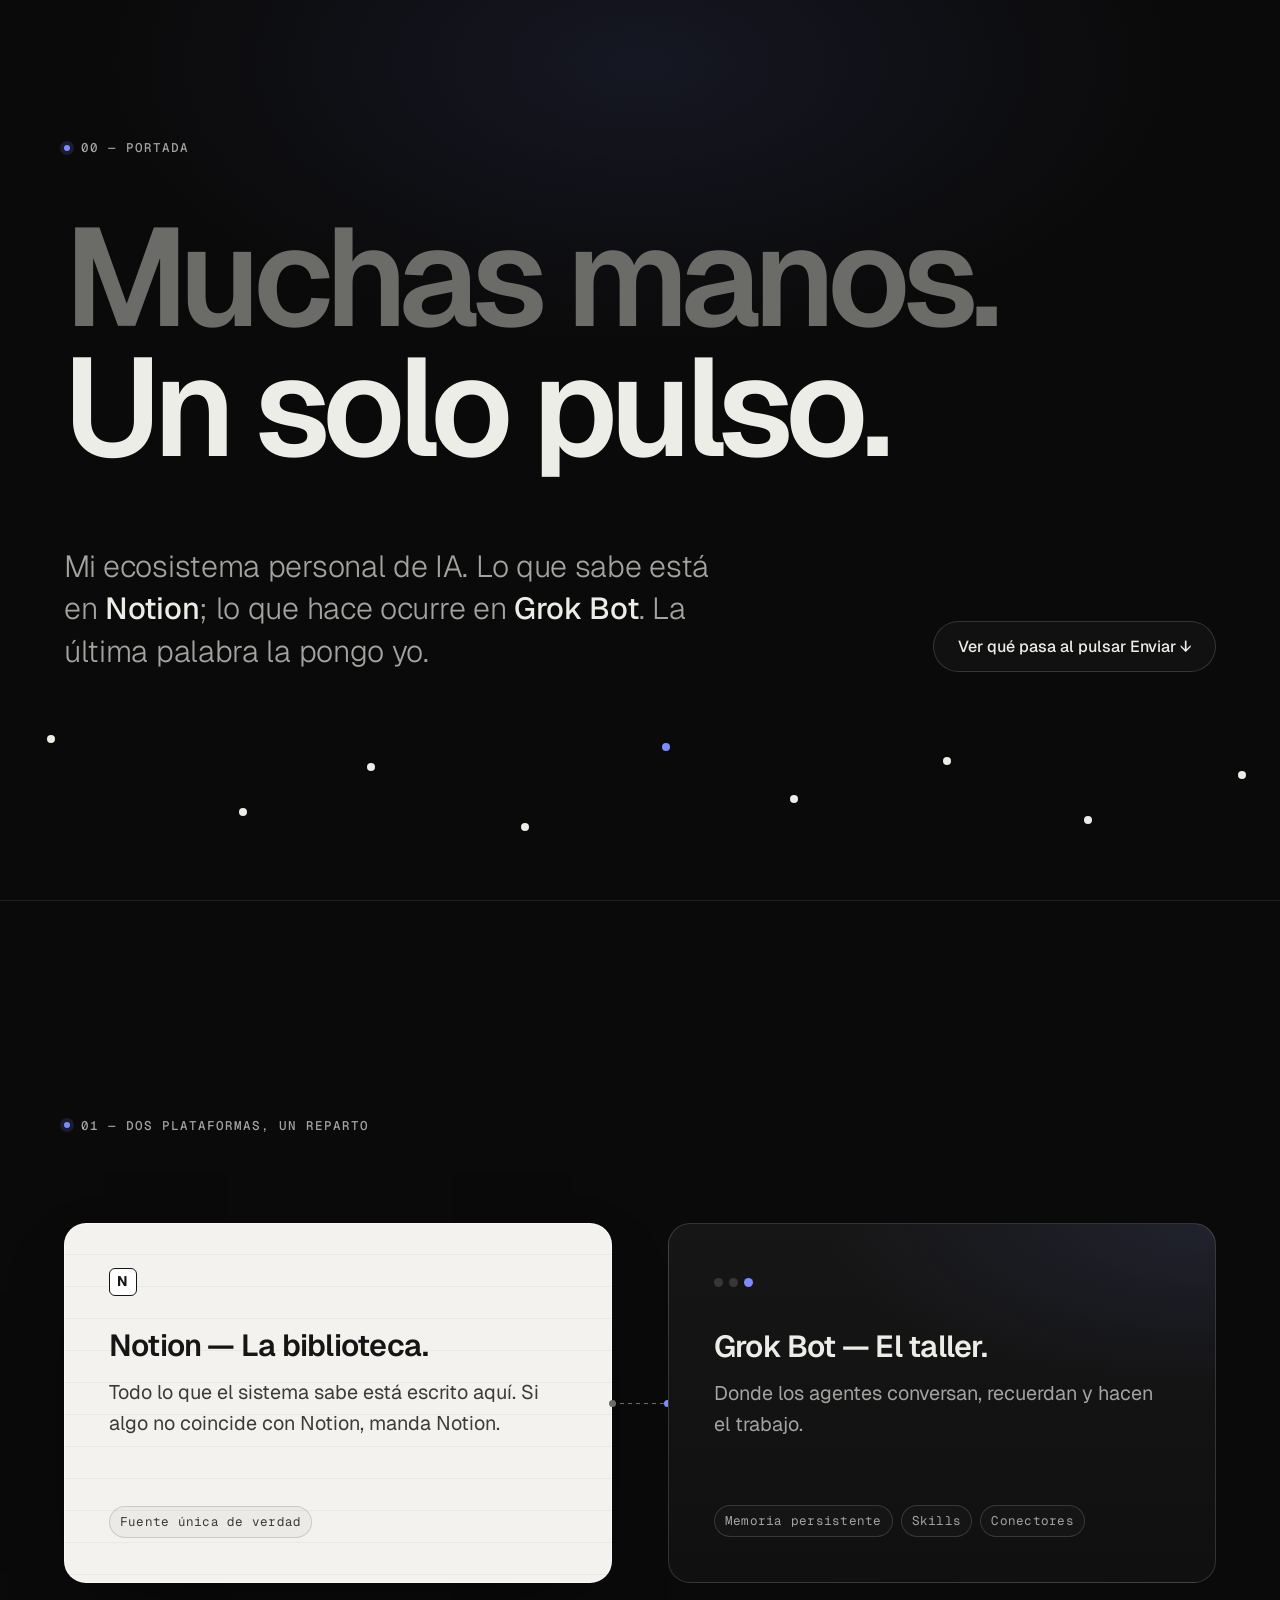
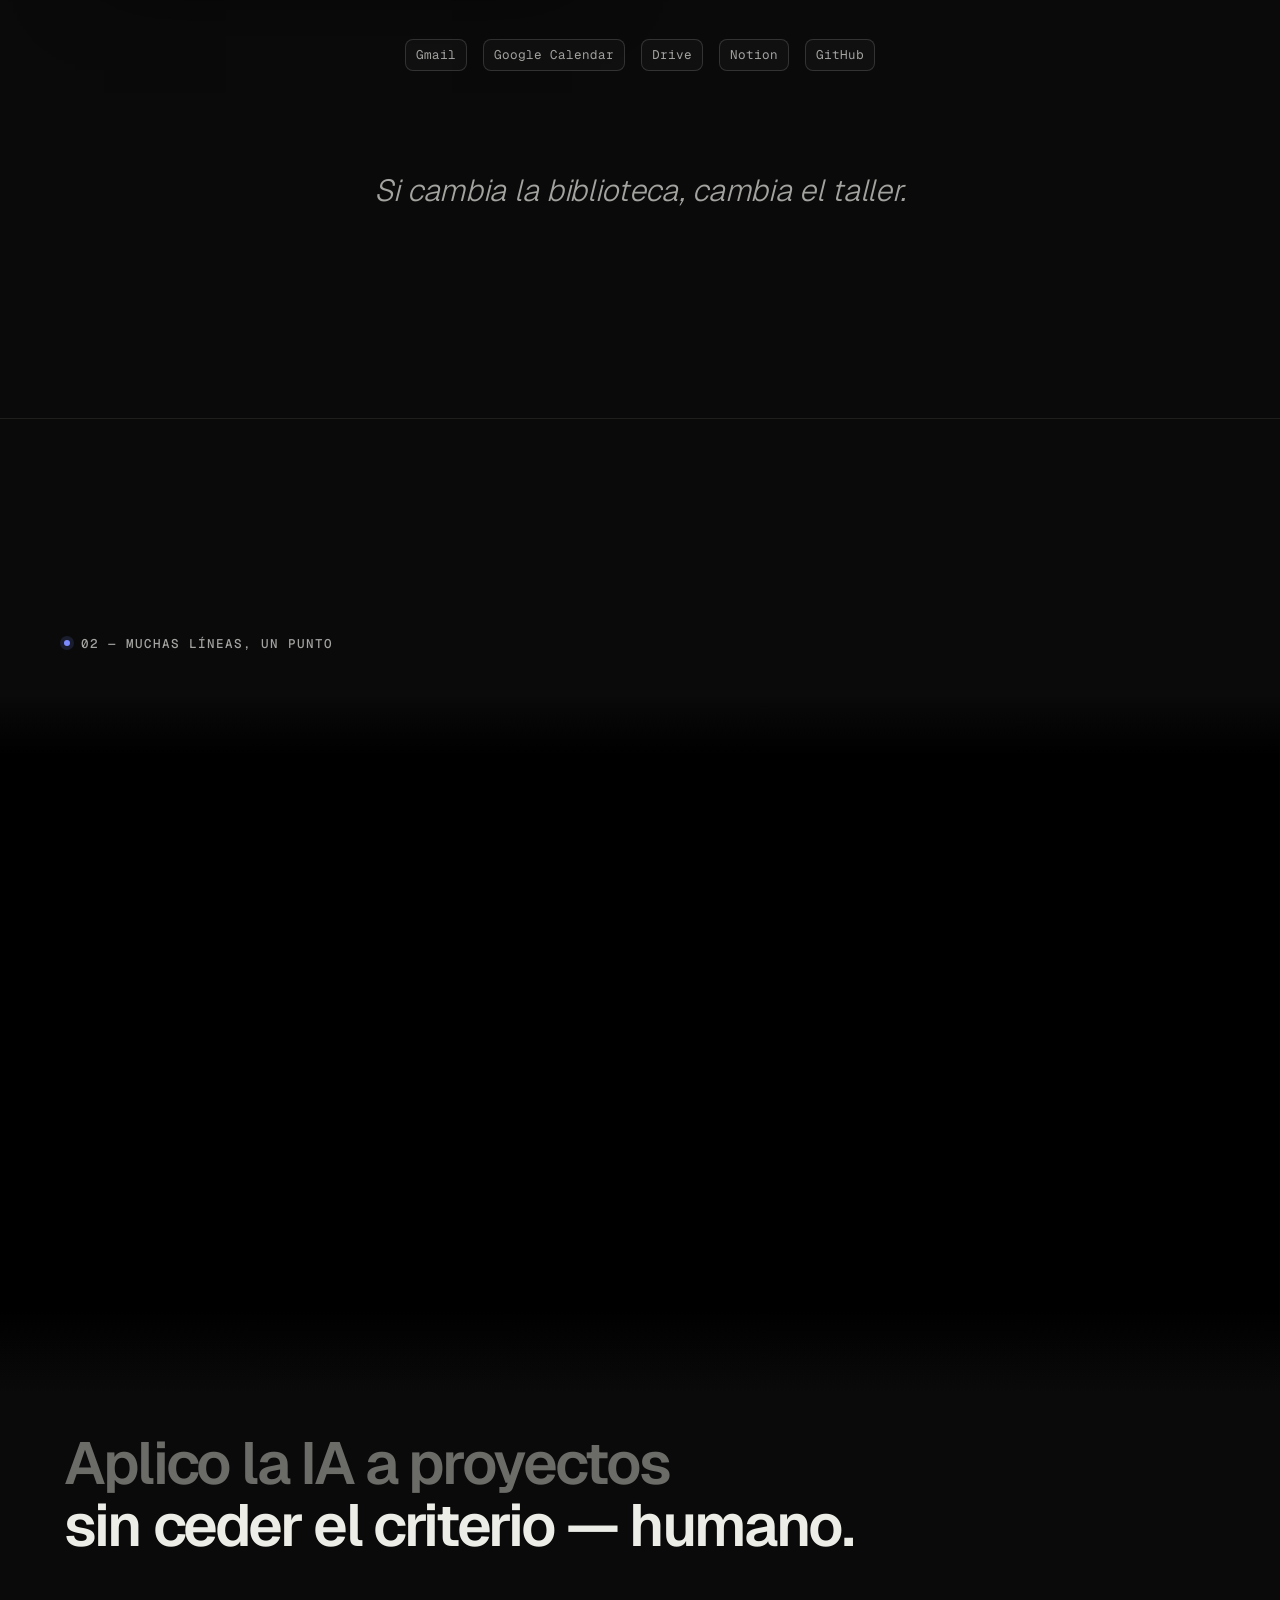
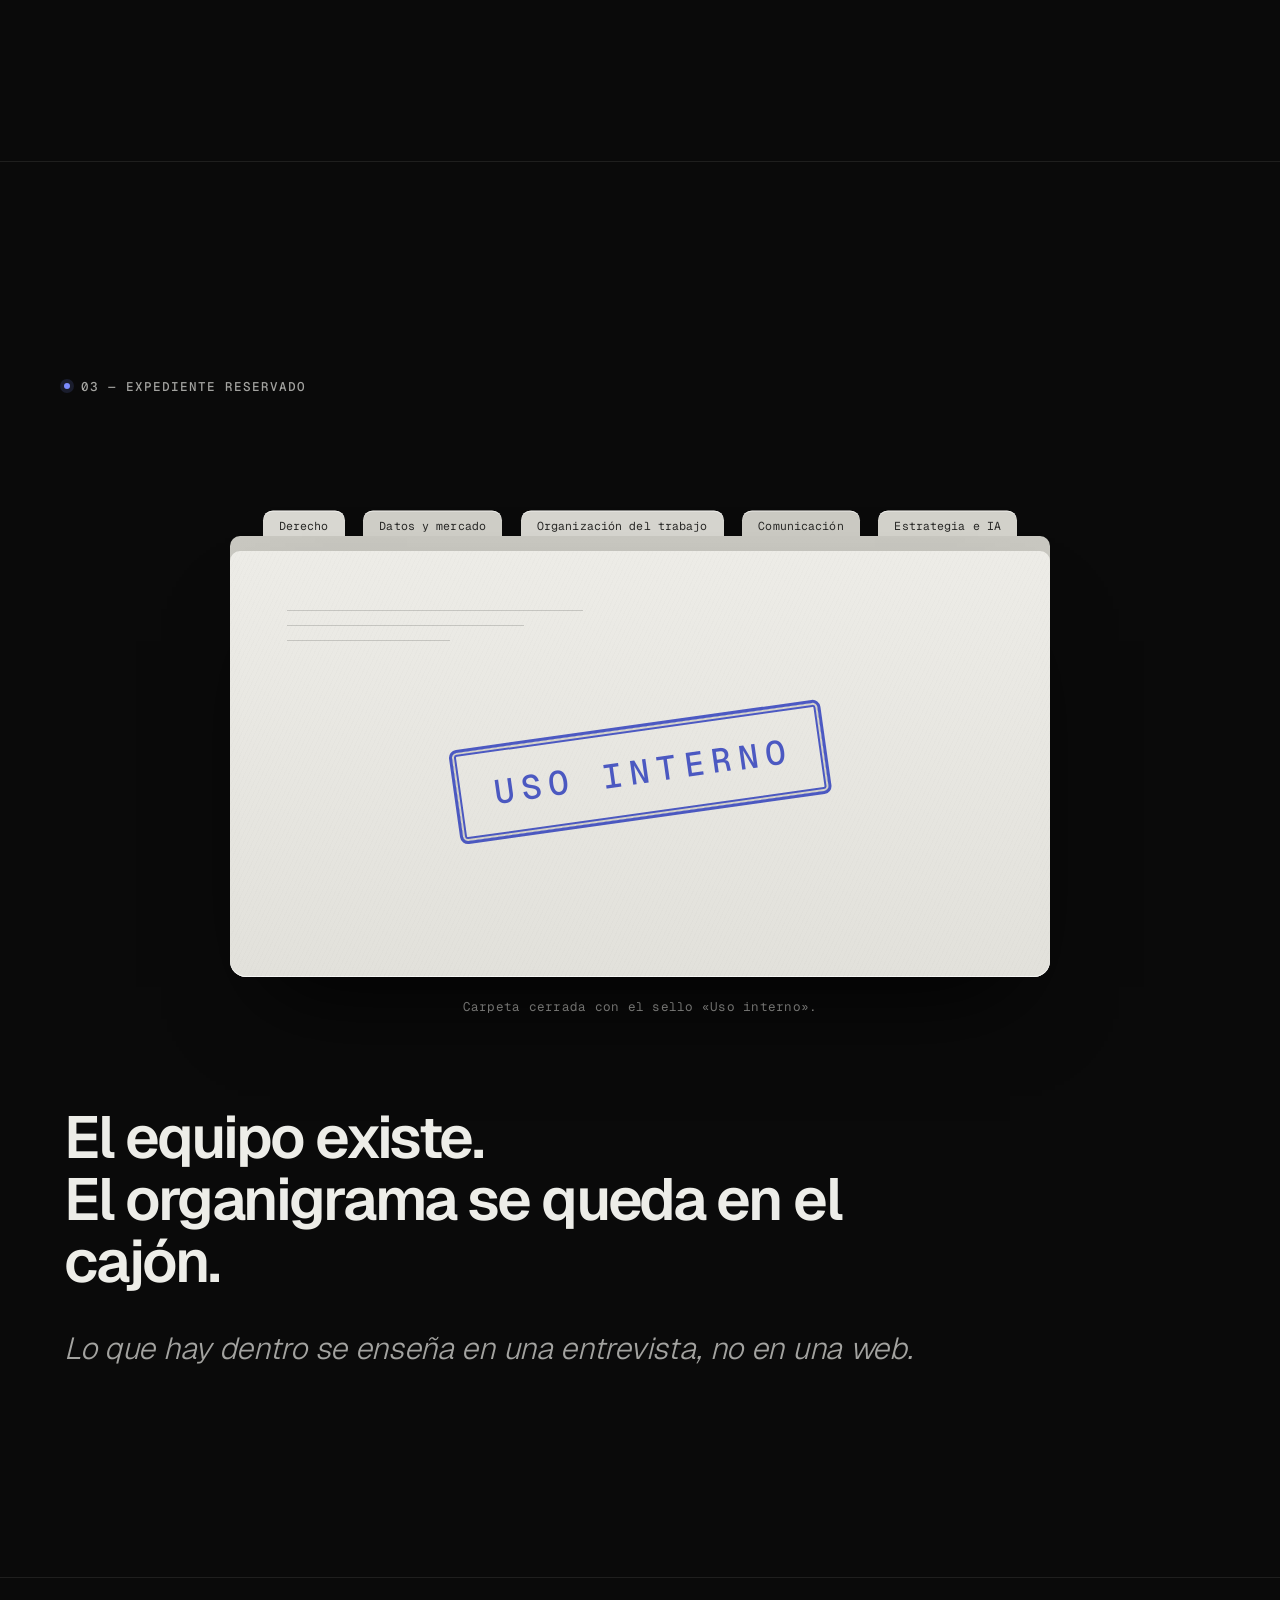
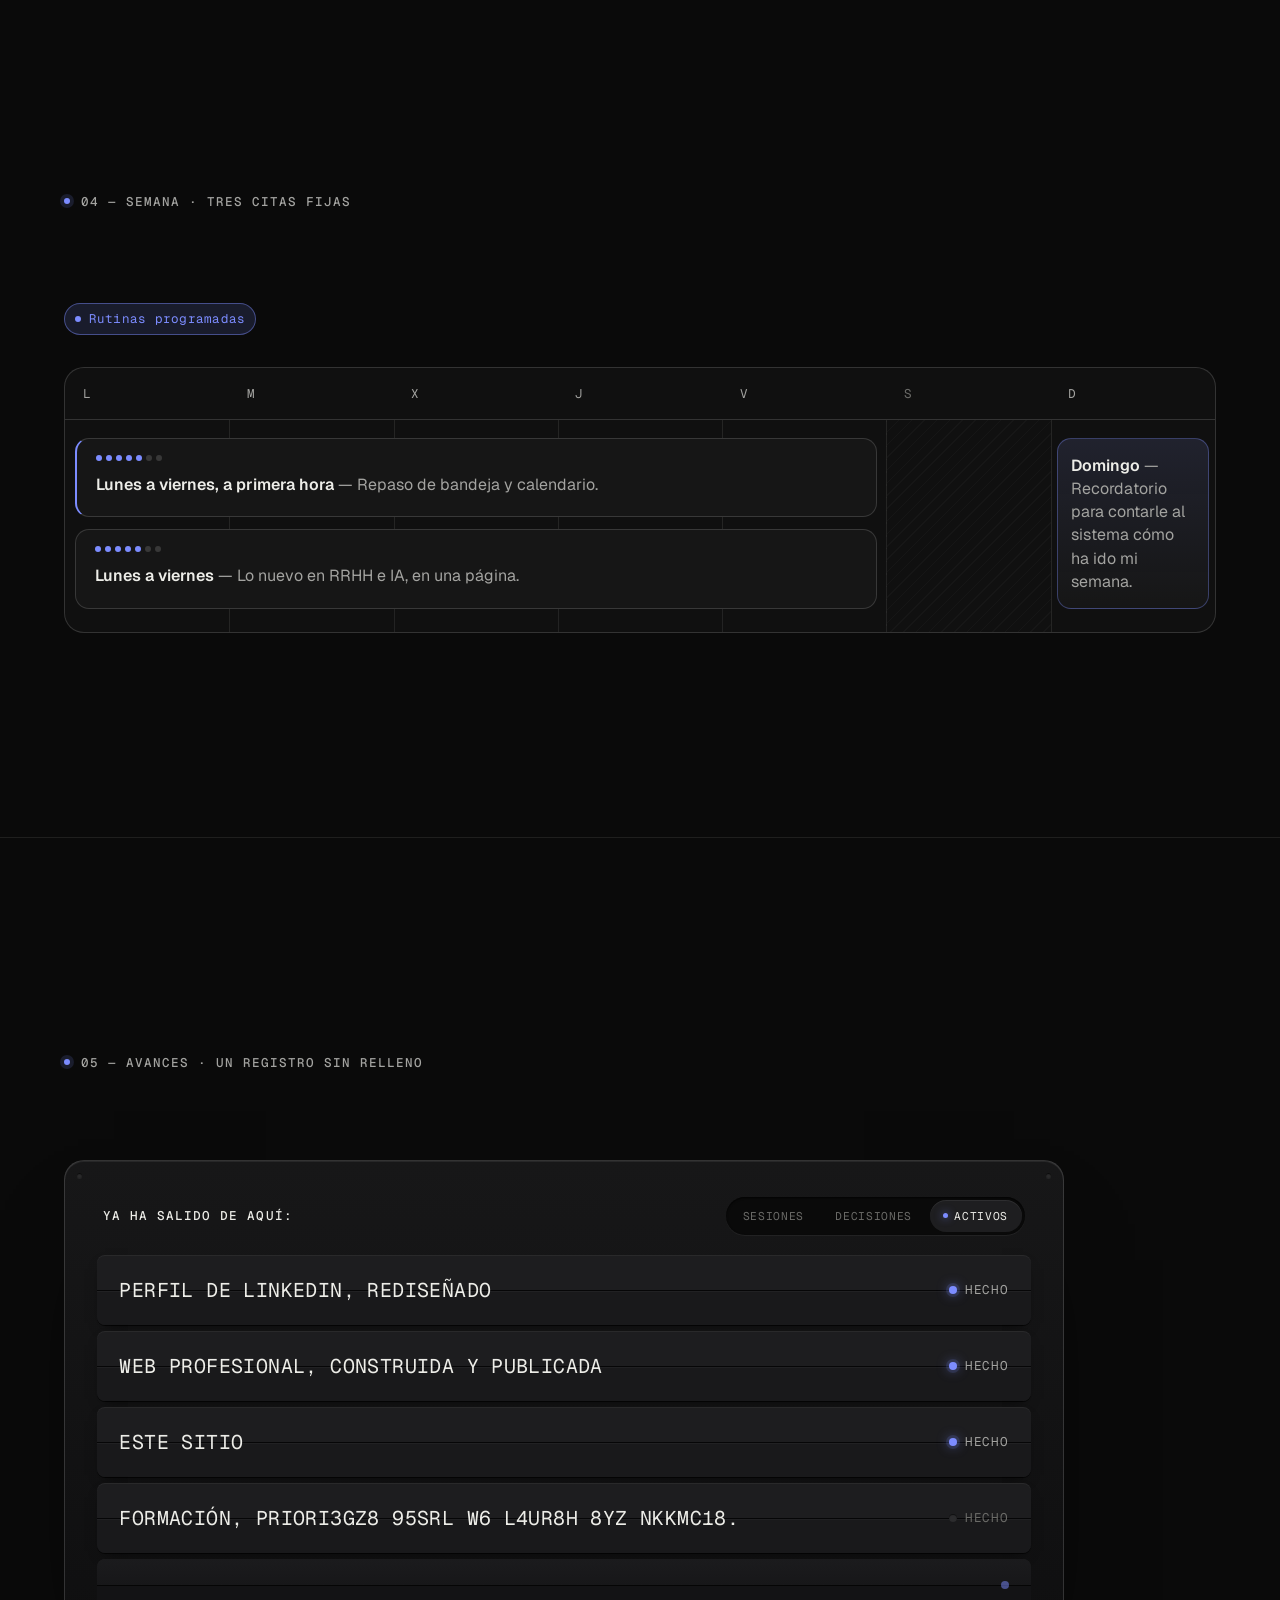
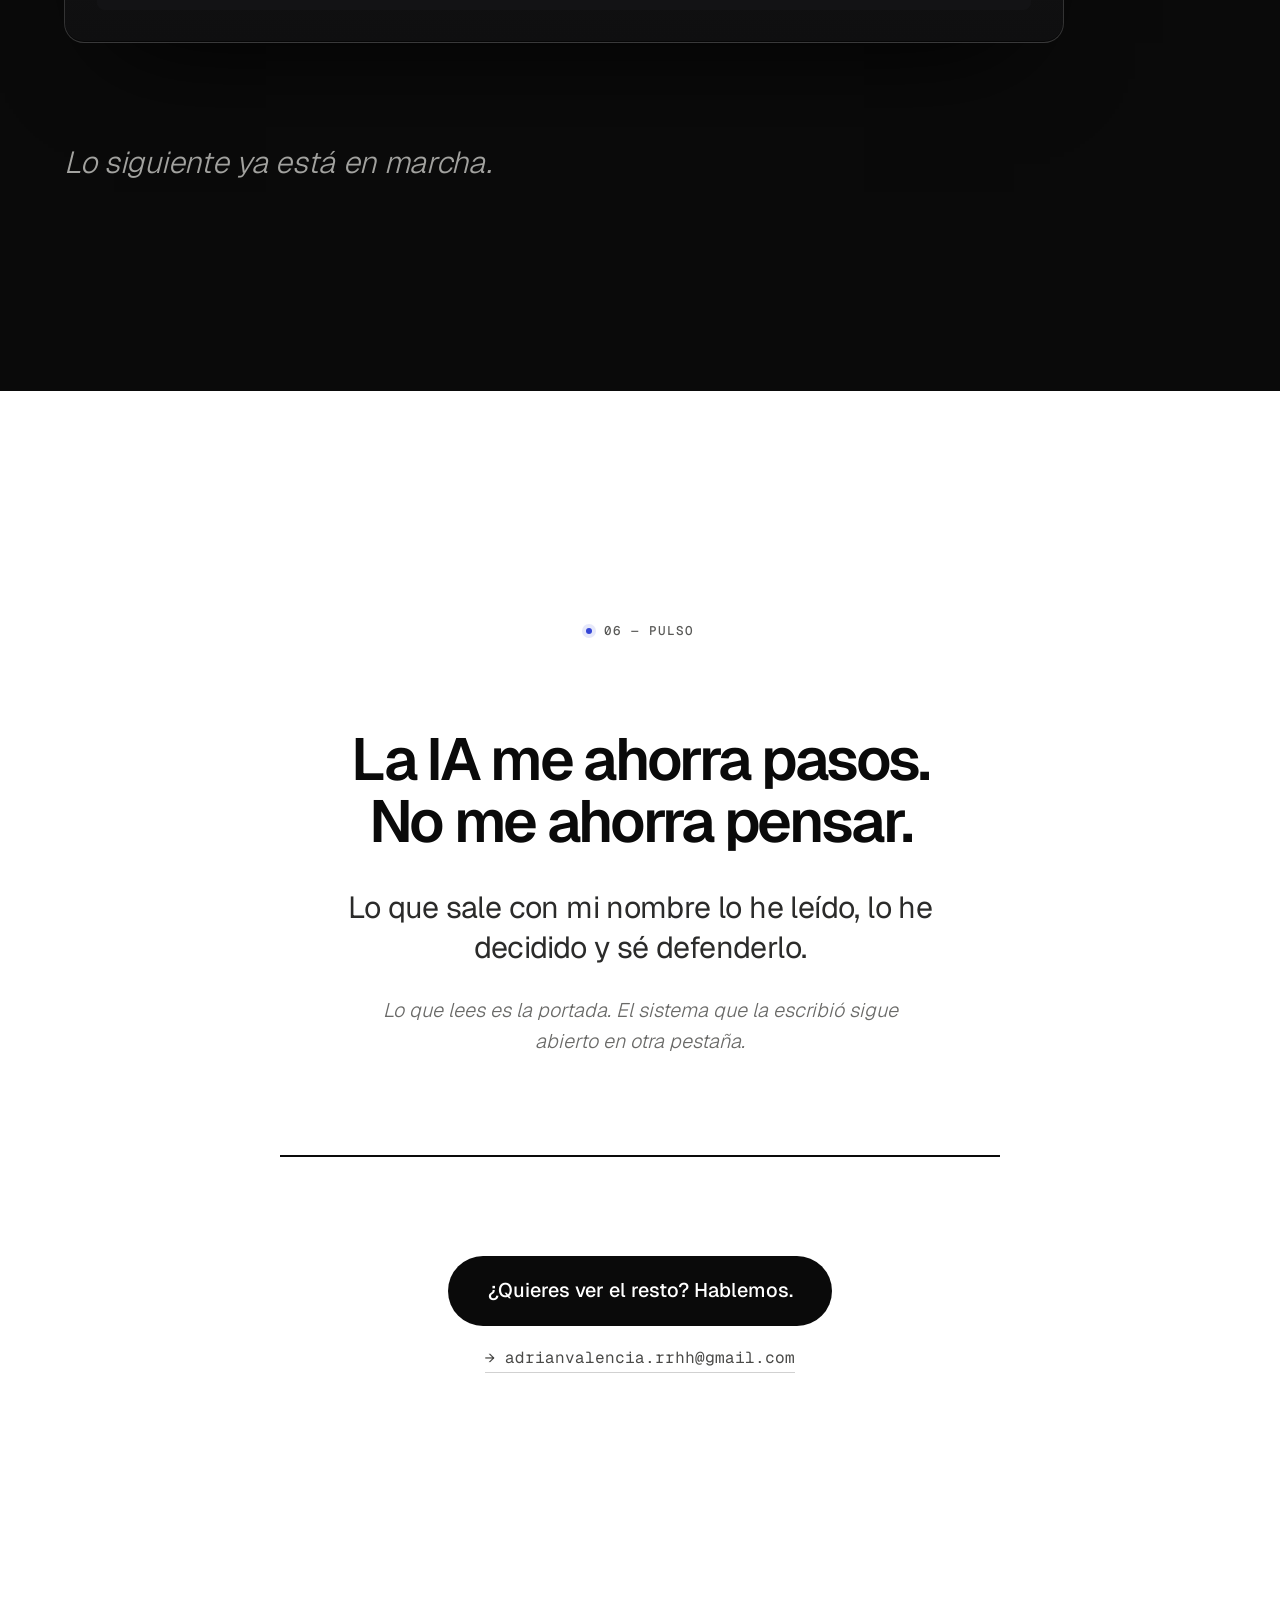
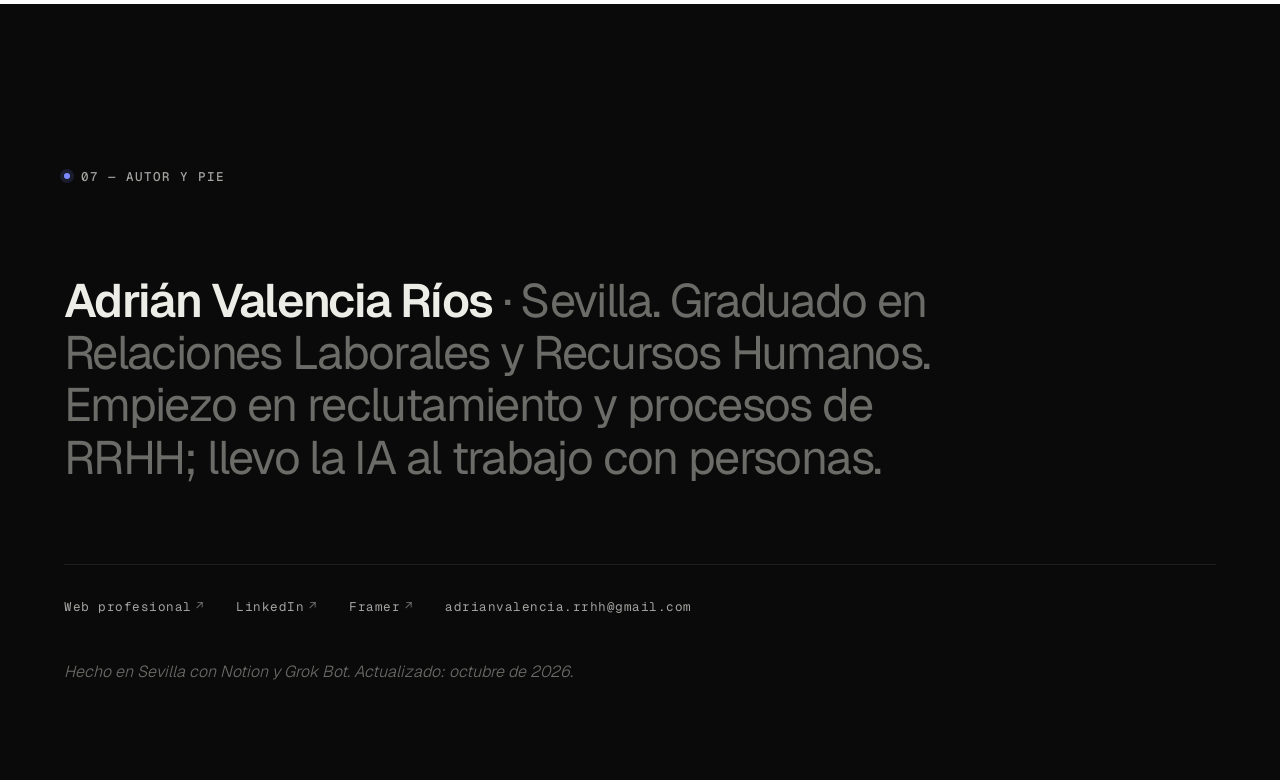
==== commit ad4c0284: "Gabinete: nueva sección 05 (panel de salidas) Co-authored-by: Adrián Valencia Ríos <adrianvalenciarr" ====
--- a/index.html
+++ b/index.html
@@ -153,19 +153,20 @@
       <div class="wrap">
         <h2 class="label reveal" id="h-ledger"><span class="label__dot" aria-hidden="true"></span><strong>05 — Avances · Un registro sin relleno</strong></h2>
 
-        <div class="book reveal">
-          <ul class="book__tabs">
-            <li>Sesiones</li><li aria-hidden="true" class="sep">·</li><li>Decisiones</li><li aria-hidden="true" class="sep">·</li><li class="is-active">Activos</li>
-          </ul>
-          <div class="book__sheet">
+        <div class="board reveal">
+          <div class="board__head">
             <p class="book__head"><strong>Ya ha salido de aquí:</strong></p>
-            <ul class="book__rows">
-              <li><span class="row__name">Perfil de LinkedIn, rediseñado</span><span class="status"><i aria-hidden="true"></i>hecho</span></li>
-              <li><span class="row__name">Web profesional, construida y publicada</span><span class="status"><i aria-hidden="true"></i>hecho</span></li>
-              <li><span class="row__name">Este sitio</span><span class="status"><i aria-hidden="true"></i>hecho</span></li>
-              <li><span class="row__name">Formación, priorizada según el puesto que persigo.</span><span class="status"><i aria-hidden="true"></i>hecho</span></li>
+            <ul class="book__tabs">
+              <li>Sesiones</li><li aria-hidden="true" class="sep">·</li><li>Decisiones</li><li aria-hidden="true" class="sep">·</li><li class="is-active">Activos</li>
             </ul>
           </div>
+          <ul class="book__rows">
+            <li tabindex="0"><span class="row__name">Perfil de LinkedIn, rediseñado</span><span class="status"><i aria-hidden="true"></i>hecho</span></li>
+            <li tabindex="0"><span class="row__name">Web profesional, construida y publicada</span><span class="status"><i aria-hidden="true"></i>hecho</span></li>
+            <li tabindex="0"><span class="row__name">Este sitio</span><span class="status"><i aria-hidden="true"></i>hecho</span></li>
+            <li tabindex="0"><span class="row__name">Formación, priorizada según el puesto que persigo.</span><span class="status"><i aria-hidden="true"></i>hecho</span></li>
+          </ul>
+          <div class="board__next" aria-hidden="true"><span></span></div>
         </div>
         <p class="coda coda--left reveal"><em>Lo siguiente ya está en marcha.</em></p>
       </div>
--- a/style.css
+++ b/style.css
@@ -289,18 +289,54 @@
 .routine--c .routine__days { display: none; }
 
 /* ---------- 05 avances ---------- */
-.book { max-width: 980px; }
-.book__tabs { display: flex; gap: 4px; padding-left: 1.25rem; }
-.book__tabs li:not(.sep) { font-family: var(--mono); font-size: var(--fs-xs); letter-spacing: 0.04em; color: var(--ink-3); padding: 0.7rem 1.1rem; border: 1px solid var(--hair); border-bottom: 0; border-radius: 10px 10px 0 0; background: transparent; }
-.book__tabs li.is-active { color: var(--ink); background: var(--bg-2); border-color: var(--hair-2); position: relative; }
-.book__tabs li.is-active::after { content: ""; position: absolute; left: 0; right: 0; bottom: -1px; height: 1px; background: var(--bg-2); }
-.book__sheet { border: 1px solid var(--hair-2); border-radius: 16px; background: var(--bg-2); padding: clamp(1.25rem, 3vw, 2.25rem) clamp(1.25rem, 3vw, 2.5rem) clamp(0.5rem, 1vw, 1rem); }
-.book__head { font-size: var(--fs-s); color: var(--ink-2); margin-bottom: 0.75rem; }
-.book__head strong { color: var(--ink); font-weight: 500; }
-.book__rows li { display: flex; align-items: baseline; justify-content: space-between; gap: 1.5rem; padding: 1.35rem 0; border-top: 1px solid var(--hair); }
-.row__name { font-size: var(--fs-l); letter-spacing: -0.025em; line-height: 1.2; color: var(--ink); }
-.status { flex: none; display: inline-flex; align-items: center; gap: 0.5em; font-family: var(--mono); font-size: var(--fs-xs); color: var(--ink-3); letter-spacing: 0.04em; }
-.status i { width: 6px; height: 6px; border-radius: 50%; background: var(--accent); opacity: 0.85; }
+#avances .board {
+  position: relative; max-width: 1000px; padding: clamp(1.25rem, 2.6vw, 2rem); border-radius: 20px;
+  background: linear-gradient(180deg, #171718, #0F0F10); border: 1px solid var(--hair-2);
+  box-shadow: inset 0 1px 0 rgba(255,255,255,0.07), inset 0 -1px 0 rgba(0,0,0,0.6), 0 50px 100px -50px rgba(0,0,0,0.95);
+}
+#avances .board::before, #avances .board::after { content: ""; position: absolute; top: 12px; width: 5px; height: 5px; border-radius: 50%; background: #2a2a2b; box-shadow: inset 0 1px 1px rgba(0,0,0,0.8), 0 1px 0 rgba(255,255,255,0.06); }
+#avances .board::before { left: 12px; } #avances .board::after { right: 12px; }
+#avances .board__head { display: flex; align-items: center; justify-content: space-between; gap: 1rem 2rem; flex-wrap: wrap; padding: 0.25rem 0.4rem 1.25rem; }
+#avances .book__head { font-family: var(--mono); font-size: var(--fs-xs); letter-spacing: 0.08em; text-transform: uppercase; color: var(--ink-2); }
+#avances .book__head strong { font-weight: 500; color: var(--ink); }
+#avances .book__tabs { display: inline-flex; gap: 2px; padding: 3px; border-radius: 999px; background: #0A0A0A; box-shadow: inset 0 1px 2px rgba(0,0,0,0.8), 0 1px 0 rgba(255,255,255,0.05); }
+#avances .book__tabs li:not(.sep) { font-family: var(--mono); font-size: 0.7rem; letter-spacing: 0.06em; text-transform: uppercase; color: var(--ink-3); padding: 0.45rem 0.85rem; border-radius: 999px; }
+#avances .book__tabs li.is-active { color: var(--ink); background: #1E1E20; box-shadow: inset 0 1px 0 rgba(255,255,255,0.07); }
+#avances .book__tabs li.is-active::before { content: ""; display: inline-block; width: 5px; height: 5px; margin-right: 0.55em; border-radius: 50%; vertical-align: 0.15em; background: var(--accent); box-shadow: 0 0 8px rgba(124,140,255,0.8); }
+
+/* split-flap rows */
+#avances .book__rows { display: grid; gap: 6px; perspective: 900px; }
+#avances .book__rows li {
+  position: relative; display: flex; align-items: center; justify-content: space-between; gap: 1.5rem;
+  padding: clamp(1rem, 2vw, 1.35rem) clamp(1rem, 2vw, 1.4rem); border-radius: 8px; cursor: pointer; outline-offset: 3px;
+  background: linear-gradient(180deg, #1D1D1F 0 50%, #19191B 50% 100%);
+  box-shadow: inset 0 1px 0 rgba(255,255,255,0.05), 0 1px 0 rgba(0,0,0,0.7), 0 6px 14px -8px rgba(0,0,0,0.8);
+  transform-origin: 50% 50%;
+}
+#avances .book__rows li::after { content: ""; position: absolute; left: 0; right: 0; top: 50%; height: 1px; background: rgba(0,0,0,0.75); box-shadow: 0 1px 0 rgba(255,255,255,0.035); pointer-events: none; }
+#avances .row__name { position: relative; z-index: 1; font-family: var(--mono); font-size: clamp(0.92rem, 0.8rem + 0.55vw, 1.25rem); letter-spacing: 0.02em; text-transform: uppercase; line-height: 1.35; color: var(--ink); font-variant-ligatures: none; }
+#avances .status { position: relative; z-index: 1; flex: none; display: inline-flex; align-items: center; gap: 0.6em; font-family: var(--mono); font-size: var(--fs-xs); color: var(--ink-3); letter-spacing: 0.06em; text-transform: uppercase; transition: color .5s var(--ease); }
+#avances .status i { width: 8px; height: 8px; border-radius: 50%; background: #2C2C2E; box-shadow: inset 0 1px 1px rgba(0,0,0,0.7); transition: background .5s var(--ease), box-shadow .5s var(--ease); }
+#avances .book__rows li.is-set .status, html:not(.js) #avances .status { color: var(--ink-2); }
+#avances .book__rows li.is-set .status i, html:not(.js) #avances .status i { background: var(--accent); box-shadow: 0 0 0 3px rgba(124,140,255,0.14), 0 0 12px rgba(124,140,255,0.7); }
+#avances .book__rows li.is-flip { animation: led-flip .5s cubic-bezier(.3,.1,.3,1); }
+#avances .book__rows li:hover { box-shadow: inset 0 1px 0 rgba(255,255,255,0.07), 0 1px 0 rgba(0,0,0,0.7), 0 10px 18px -8px rgba(0,0,0,0.9); }
+
+/* the next one, still turning */
+#avances .board__next { position: relative; height: clamp(2.6rem, 4vw, 3.2rem); margin-top: 6px; border-radius: 8px; perspective: 600px; background: linear-gradient(180deg, #161618 0 50%, #131315 50% 100%); box-shadow: inset 0 1px 0 rgba(255,255,255,0.03); overflow: hidden; }
+#avances .board__next::after { content: ""; position: absolute; left: 0; right: 0; top: 50%; height: 1px; background: rgba(0,0,0,0.75); }
+#avances .board__next span { position: absolute; left: 0; right: 0; top: 0; height: 50%; background: linear-gradient(180deg, #1B1B1D, #171719); transform-origin: 50% 100%; border-radius: 8px 8px 0 0; animation: led-next 3.2s cubic-bezier(.5,0,.5,1) infinite; }
+#avances .board__next::before { content: ""; position: absolute; z-index: 1; right: clamp(1rem, 2vw, 1.4rem); top: 50%; width: 8px; height: 8px; margin-top: -4px; border-radius: 50%; background: var(--accent); opacity: .5; animation: blink 1.6s var(--ease) infinite; }
+
+@keyframes led-flip { 0% { transform: rotateX(-88deg); filter: brightness(1.6); } 60% { transform: rotateX(8deg); } 100% { transform: rotateX(0); filter: none; } }
+@keyframes led-next { 0%, 70% { transform: rotateX(0); } 85% { transform: rotateX(-90deg); filter: brightness(1.5); } 85.01%, 100% { transform: rotateX(0); } }
+
+@media (max-width: 760px) {
+  #avances .book__rows li { flex-direction: column; align-items: flex-start; gap: 0.6rem; }
+  #avances .book__rows li { background: linear-gradient(180deg, #1D1D1F 0 calc(100% - 2.6rem), #19191B calc(100% - 2.6rem) 100%); }
+  #avances .book__rows li::after { top: auto; bottom: 2.6rem; }
+  #avances .board__head { padding: 0.25rem 0.2rem 1rem; }
+}
 
 /* ---------- 06 pulso ---------- */
 .pulse { background: #FFFFFF; color: #0A0A0A; border-top: 0 !important; padding: clamp(8rem, 18vw, 15rem) 0; }
@@ -364,12 +400,6 @@
   .folder__body { aspect-ratio: 16 / 11; }
 }
 
-@media (max-width: 760px) {
-  .book__rows li { flex-direction: column; gap: 0.5rem; }
-  .book__tabs { padding-left: 0.75rem; }
-  .book__tabs li:not(.sep) { padding: 0.6rem 0.75rem; }
-}
-
 @media (max-width: 480px) {
   .hero__title { letter-spacing: -0.05em; }
   .hero__foot { flex-direction: column; align-items: flex-start; }
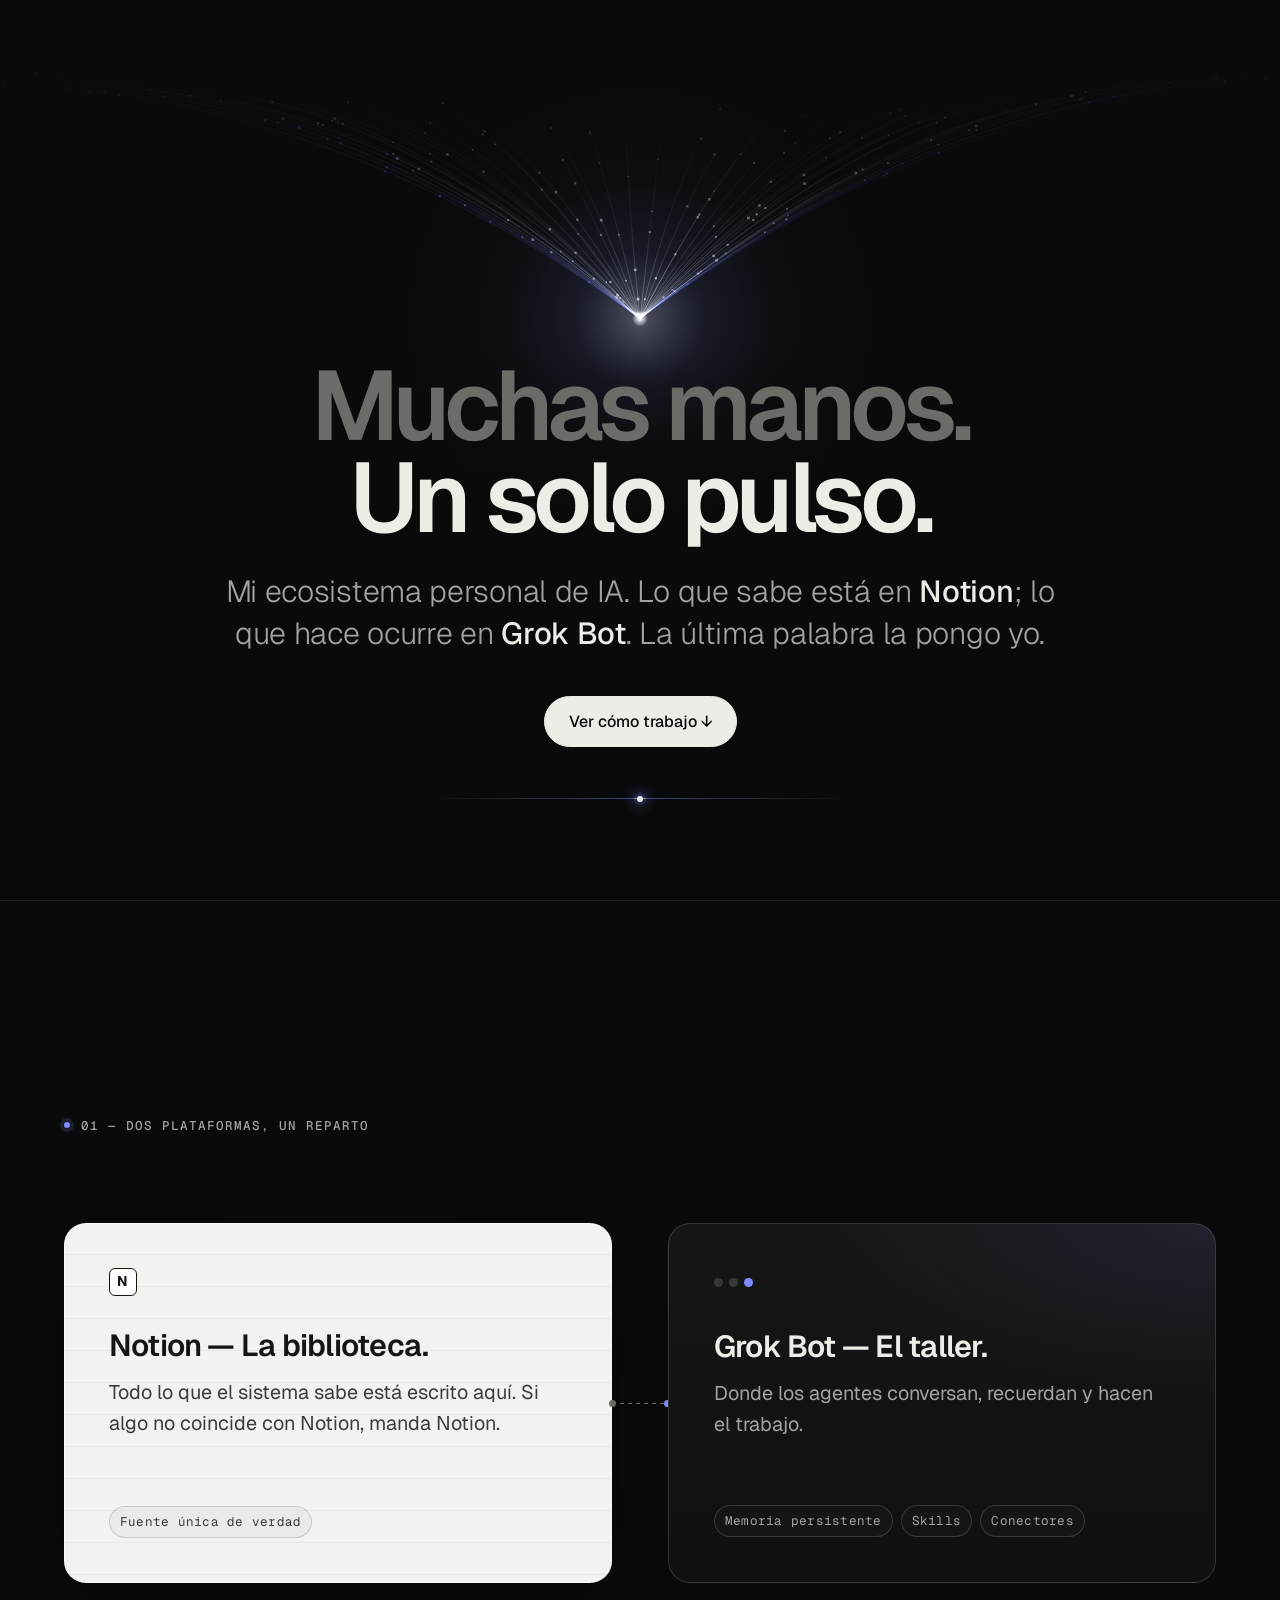
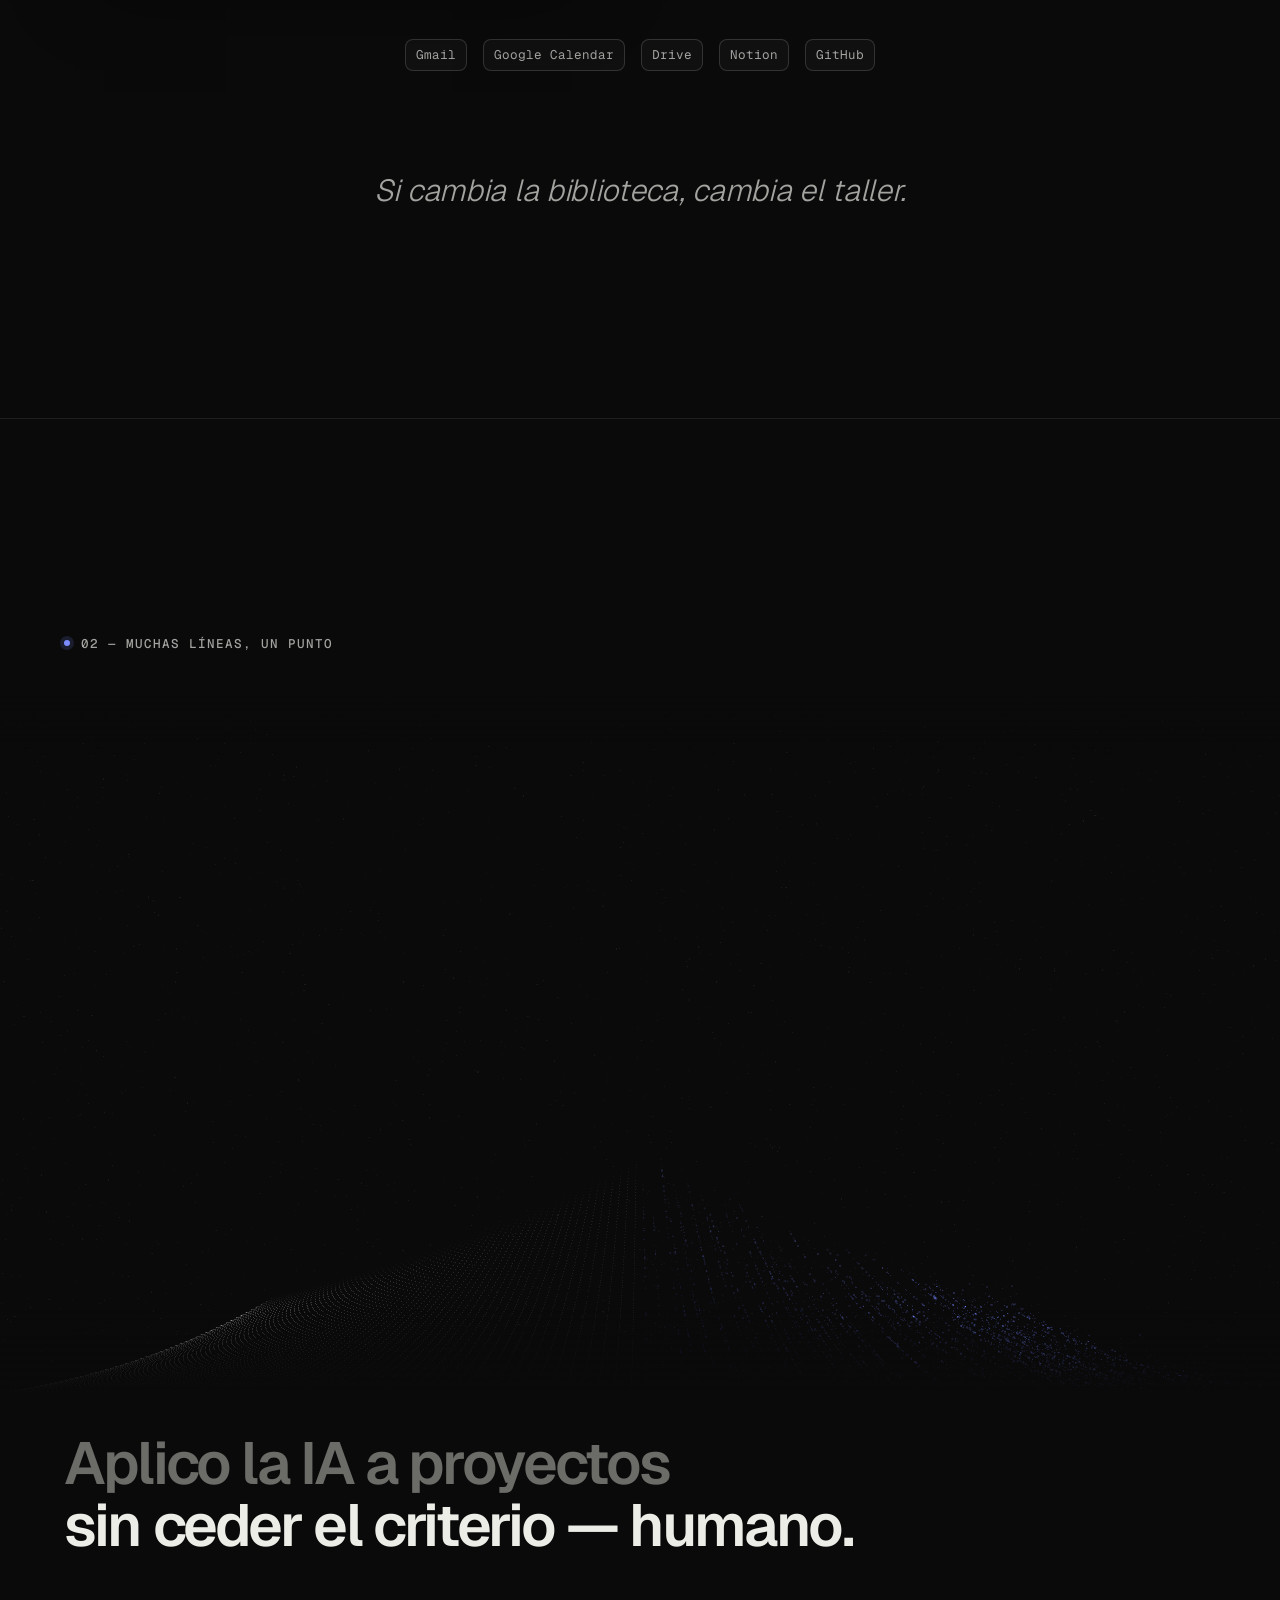
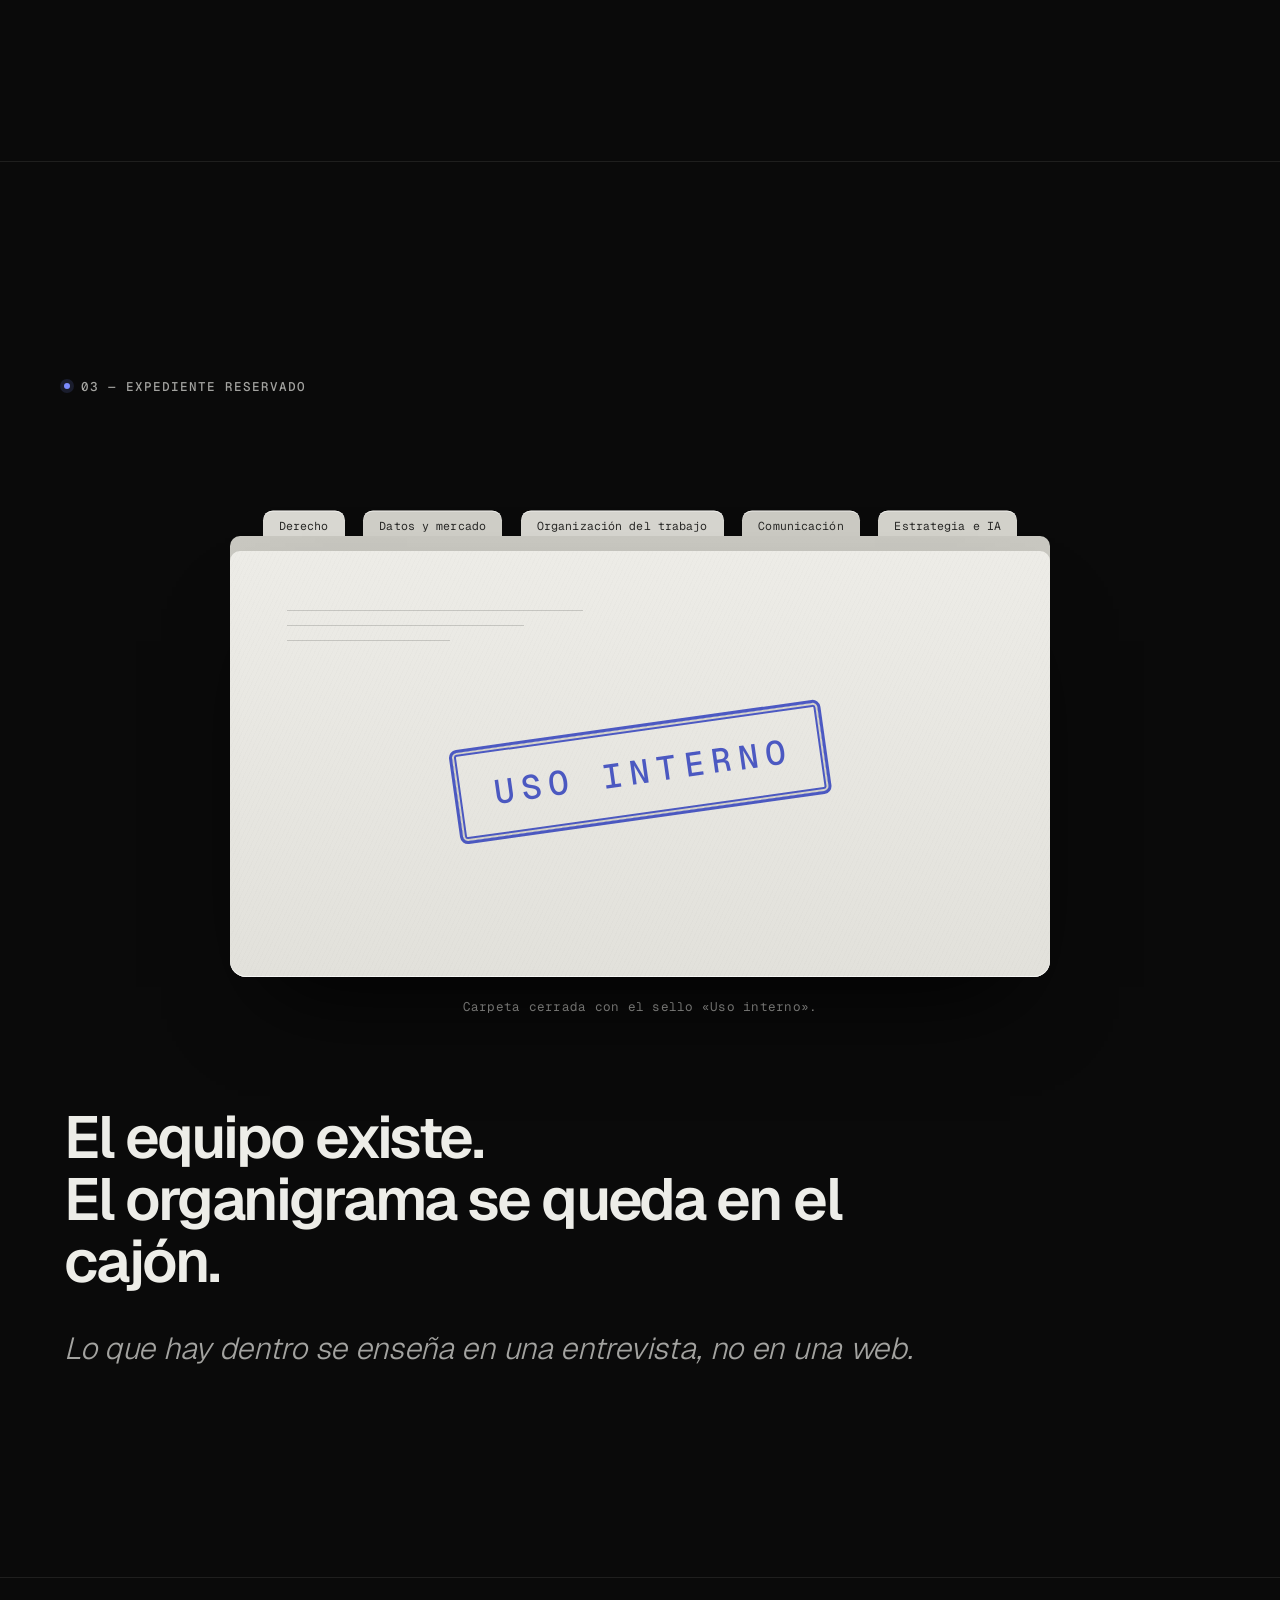
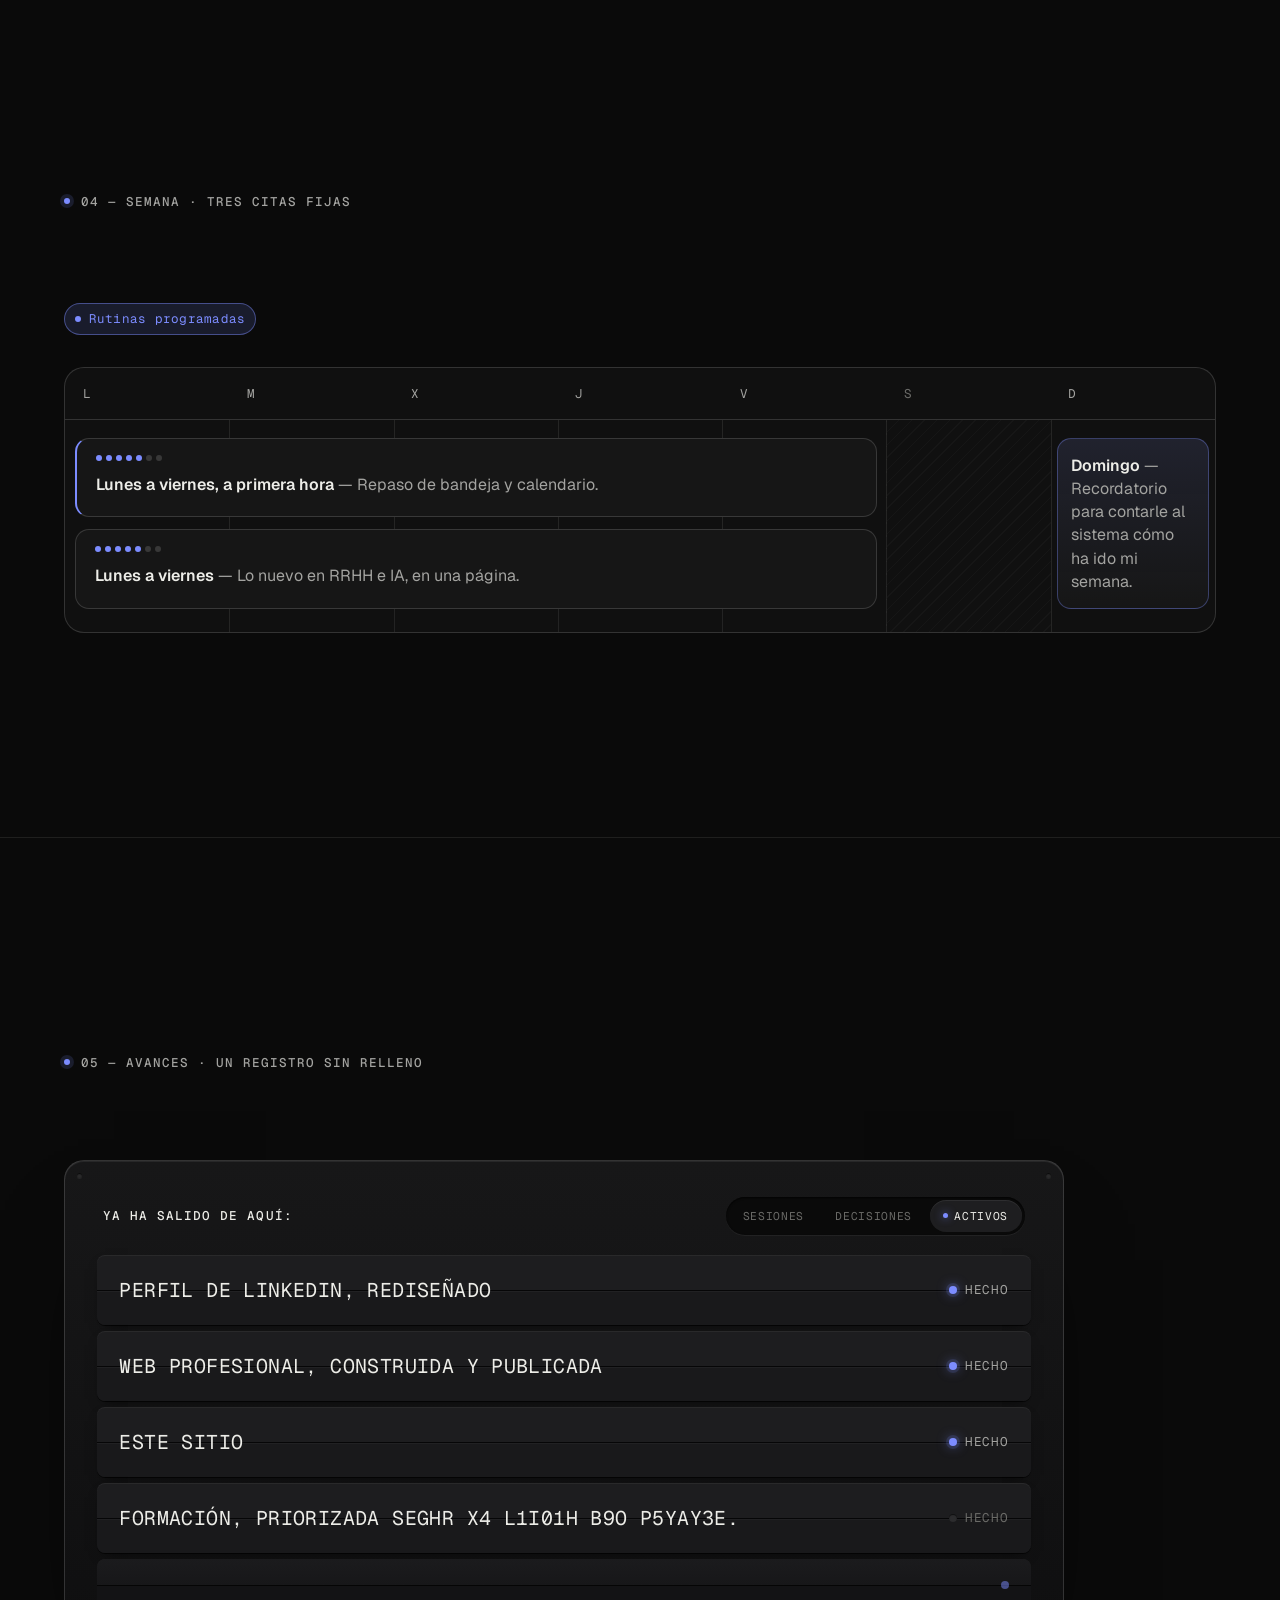
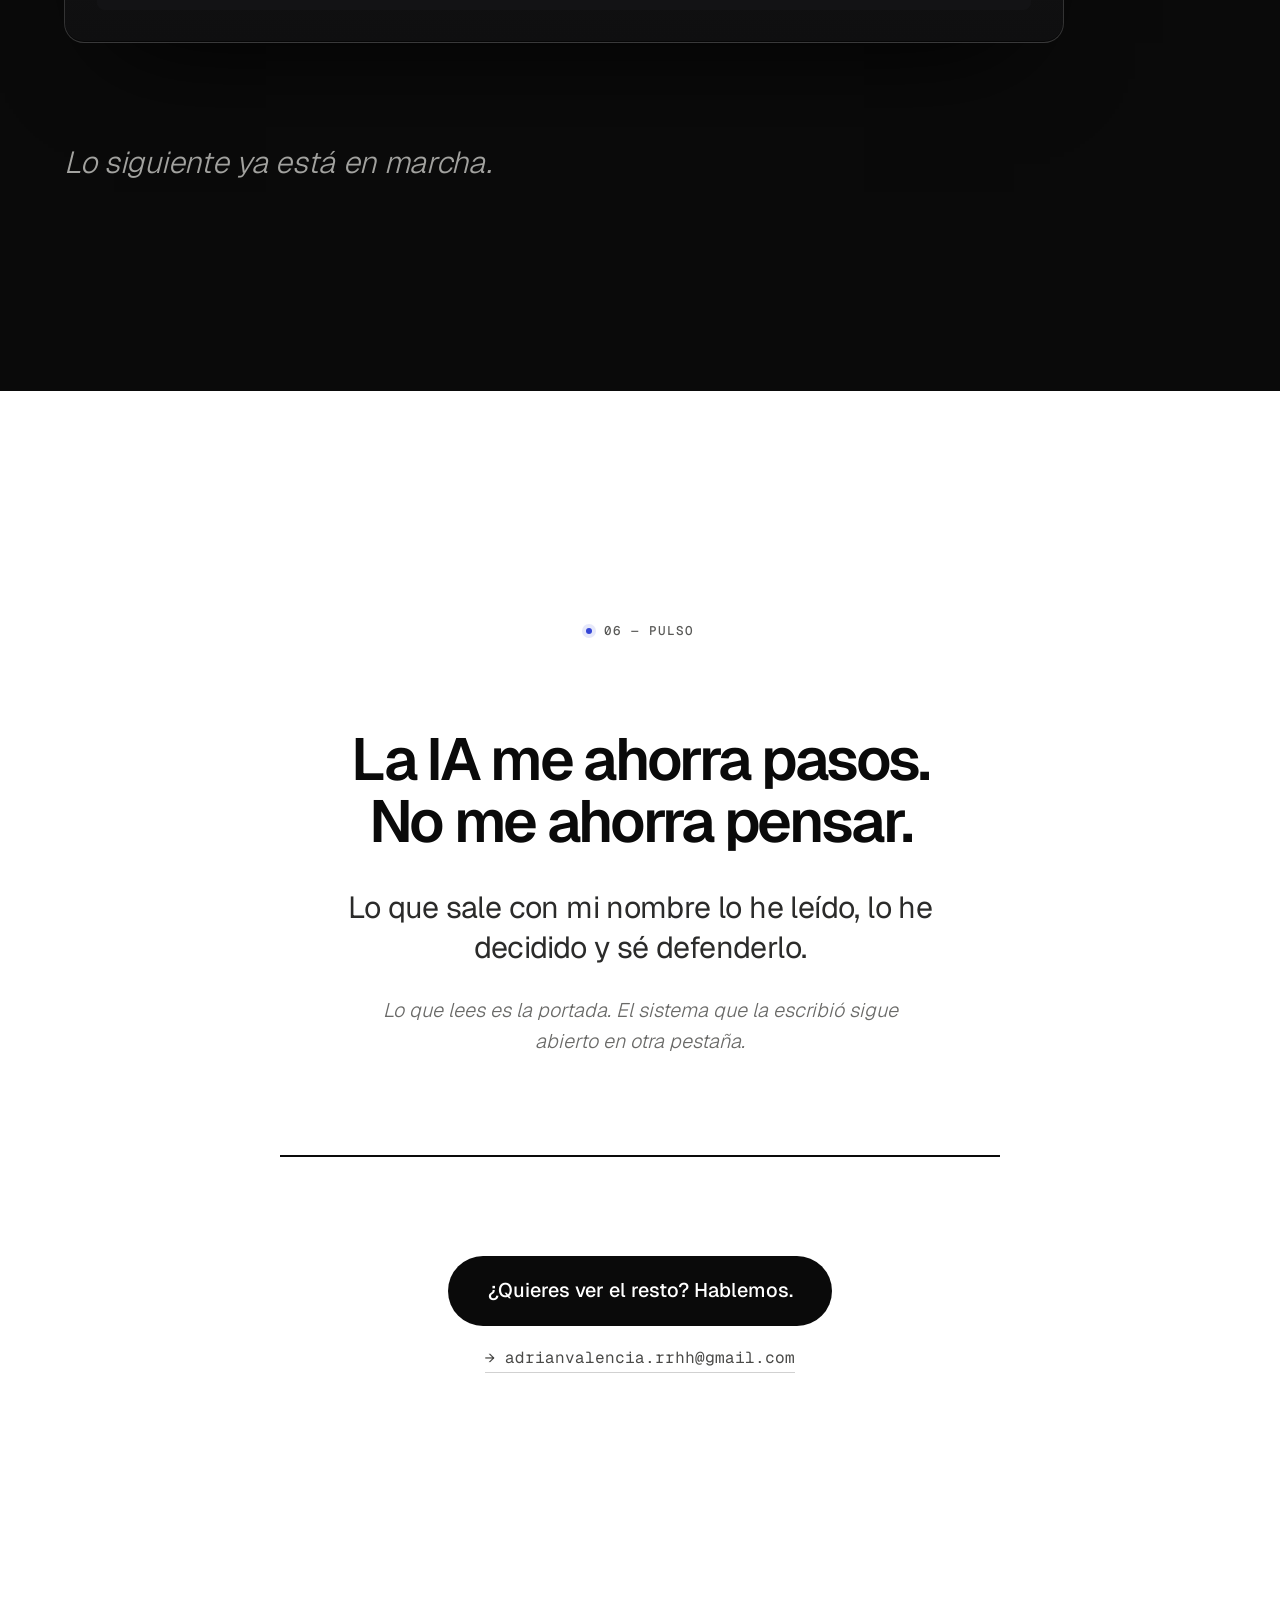
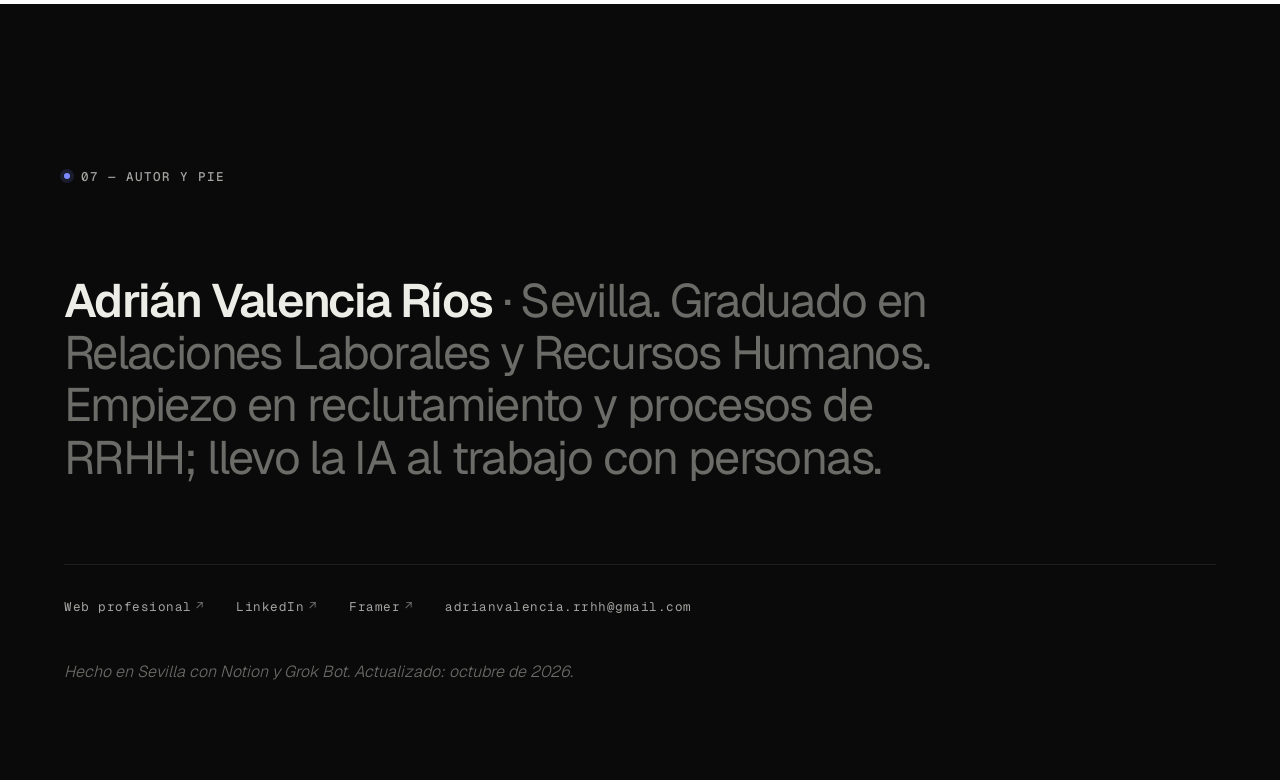
==== commit 137420af: "Gabinete: nueva portada (hero) Co-authored-by: Adrián Valencia Ríos <adrianvalenciarrhh-rgb@users.no" ====
--- a/index.html
+++ b/index.html
@@ -19,21 +19,19 @@
   <main>
     <!-- 00 — Portada -->
     <section class="sec hero" id="portada" aria-labelledby="h-portada">
+      <canvas class="hero__canvas" aria-hidden="true"></canvas>
       <div class="wrap hero__inner">
-        <p class="label reveal"><span class="label__dot" aria-hidden="true"></span><strong>00 — Portada</strong></p>
-        <h1 class="hero__title" id="h-portada">
-          <strong><span class="hero__line hero__line--a reveal">Muchas manos.</span> <span class="hero__line hero__line--b reveal" style="--d:120ms">Un solo pulso.</span></strong>
-        </h1>
-        <div class="hero__foot">
+        <div class="hero__core">
+          <h1 class="hero__title" id="h-portada">
+            <strong><span class="hero__line hero__line--a reveal">Muchas manos.</span> <span class="hero__line hero__line--b reveal" style="--d:120ms">Un solo pulso.</span></strong>
+          </h1>
           <p class="hero__lede reveal" style="--d:240ms">Mi ecosistema personal de IA. Lo que sabe está en <strong>Notion</strong>; lo que hace ocurre en <strong>Grok Bot</strong>. La última palabra la pongo yo.</p>
-          <a class="btn btn--ghost reveal" style="--d:360ms" href="#recorrido">Ver qué pasa al pulsar Enviar ↓</a>
+          <a class="btn btn--hero reveal" style="--d:360ms" href="#plataformas">Ver cómo trabajo ↓</a>
         </div>
       </div>
       <div class="motif motif--hero" aria-hidden="true">
-        <div class="motif__stage">
-          <span class="motif__line"></span>
-          <i style="--x:-46;--y:-58;--tx:-40"></i><i style="--x:-31;--y:34;--tx:-30"></i><i style="--x:-21;--y:-22;--tx:-20"></i><i style="--x:-9;--y:52;--tx:-10"></i><i style="--x:2;--y:-48;--tx:0"></i><i style="--x:12;--y:18;--tx:10"></i><i style="--x:24;--y:-30;--tx:20"></i><i style="--x:35;--y:44;--tx:30"></i><i style="--x:47;--y:-12;--tx:40"></i>
-        </div>
+        <span class="motif__ray"></span>
+        <i class="motif__core"></i>
       </div>
     </section>
 
--- a/style.css
+++ b/style.css
@@ -109,42 +109,95 @@
 .js .reveal.is-in { opacity: 1; transform: none; }
 
 /* ---------- 00 hero ---------- */
-.hero { min-height: 100vh; min-height: 100svh; display: flex; flex-direction: column; justify-content: center; padding: clamp(5rem, 10vh, 8rem) 0 0; overflow: hidden; }
-.hero .label { margin-bottom: clamp(2rem, 6vh, 4rem); }
-.hero::before {
-  content: ""; position: absolute; inset: -20% -10% auto -10%; height: 90%;
-  background: radial-gradient(50% 50% at 50% 30%, rgba(124,140,255,0.10), transparent 70%);
-  pointer-events: none;
-}
-.hero__inner { position: relative; }
-.hero__title { font-size: var(--fs-xxl); line-height: 0.94; letter-spacing: -0.055em; font-weight: 600; margin-bottom: clamp(2.5rem, 6vw, 4.5rem); }
+.hero {
+  min-height: 100vh; min-height: 100svh;
+  display: grid;
+  grid-template-rows: minmax(0, 1.6fr) auto auto minmax(0, 0.35fr);
+  align-content: stretch;
+  padding: 0;
+  overflow: hidden; isolation: isolate;
+}
+.hero__canvas { position: absolute; inset: 0; width: 100%; height: 100%; display: block; z-index: -1; pointer-events: none; }
+html:not(.js) .hero { background: radial-gradient(28% 22% at 50% 42%, rgba(124,140,255,0.18), rgba(124,140,255,0.04) 55%, transparent 100%), var(--bg); }
+.hero__inner { position: relative; grid-row: 2; display: flex; flex-direction: column; padding: 0; }
+.hero__core {
+  display: flex; flex-direction: column; align-items: center; text-align: center;
+  /* room for the short light field just above the title */
+  padding-top: clamp(2.5rem, 6.5vh, 4.5rem);
+}
+.hero__title { font-size: clamp(2.85rem, 0.85rem + 6.6vw, 7.6rem); line-height: 0.94; letter-spacing: -0.055em; font-weight: 600; margin-bottom: clamp(1.25rem, 3vh, 2rem); }
 .hero__title strong { font-weight: 600; }
 .hero__line { display: block; }
 .hero__line--a { color: var(--ink-3); }
 .hero__line--b { color: var(--ink); }
-.hero__foot { display: flex; align-items: flex-end; justify-content: space-between; gap: 2rem 4rem; flex-wrap: wrap; }
-.hero__lede { max-width: 34ch; font-size: var(--fs-l); line-height: 1.4; color: var(--ink-2); font-weight: 300; letter-spacing: -0.01em; }
+.hero__lede { max-width: 42ch; font-size: var(--fs-l); line-height: 1.4; color: var(--ink-2); font-weight: 300; letter-spacing: -0.01em; text-align: center; text-wrap: balance; }
 .hero__lede strong { color: var(--ink); font-weight: 500; }
-
-/* motif */
+.btn--hero { margin-top: clamp(1.75rem, 4.5vh, 2.75rem); background: var(--ink); color: #0A0A0A; border: 1px solid var(--ink); }
+.btn--hero:hover { background: #fff; border-color: #fff; box-shadow: 0 0 0 6px var(--accent-soft), 0 0 40px -6px rgba(124,140,255,0.55); }
+@media (max-width: 700px) {
+  /* Midpoint between bottom-biased stack and the old too-high layout */
+  .hero { grid-template-rows: minmax(0, 1.25fr) auto auto minmax(0, 0.7fr); }
+  .hero__core { padding-top: clamp(2rem, 5.5vh, 3.25rem); }
+  .hero__lede { font-size: var(--fs-s); line-height: 1.45; max-width: 274px; text-align: justify; text-wrap: pretty; }
+}
+@media (max-width: 480px) {
+  .hero__core { padding-top: clamp(2.25rem, 7vh, 3.75rem); }
+  .hero__title { letter-spacing: -0.05em; }
+  .hero__lede { max-width: 274px; }
+}
+
+/* motif — slim horizon line + soft core (premium, does not compete with top beam) */
 .motif { position: relative; width: 100%; }
-.motif--hero { height: clamp(110px, 17vh, 170px); margin-top: clamp(1.5rem, 4vh, 3rem); }
-.motif__stage { position: absolute; inset: 0; max-width: calc(var(--wrap) + var(--pad) * 2); margin: 0 auto; padding: 0 var(--pad); }
-.motif--hero .motif__line {
-  position: absolute; left: var(--pad); right: var(--pad); top: 50%; height: 2px; margin-top: -1px;
-  background: var(--ink); transform-origin: 50% 50%;
-  transform: scaleX(calc(var(--p, 0) * var(--p, 0))); opacity: calc(var(--p, 0) * 1.4);
-}
-.motif--hero i {
-  --q: calc(1 - var(--p, 0));
-  position: absolute; width: 8px; height: 8px; margin: -4px 0 0 -4px; border-radius: 50%;
-  background: var(--ink);
-  left: calc(50% + (var(--x) * var(--q) + var(--tx) * var(--p, 0)) * 1%);
-  top: calc(50% + var(--y) * var(--q) * 0.8px);
-  transform: scale(calc(1 - var(--p, 0) * 0.6));
-  opacity: calc(1 - var(--p, 0) * var(--p, 0) * 0.85);
-}
-.motif--hero i:nth-of-type(5) { background: var(--accent); }
+.motif--hero {
+  grid-row: 3;
+  position: relative;
+  height: clamp(40px, 5.5vh, 56px);
+  margin-top: clamp(1.25rem, 3vh, 2rem);
+  margin-bottom: clamp(0.35rem, 1.2vh, 0.9rem);
+  display: flex; align-items: center; justify-content: center;
+}
+.motif__ray {
+  display: block;
+  width: min(42vw, 420px);
+  height: 1px;
+  border-radius: 1px;
+  background: linear-gradient(
+    90deg,
+    transparent 0%,
+    rgba(237, 237, 232, 0.12) 18%,
+    rgba(124, 140, 255, 0.45) 48%,
+    rgba(237, 237, 232, 0.85) 50%,
+    rgba(124, 140, 255, 0.45) 52%,
+    rgba(237, 237, 232, 0.12) 82%,
+    transparent 100%
+  );
+  box-shadow: 0 0 18px -2px rgba(124, 140, 255, 0.35);
+}
+.motif__core {
+  position: absolute;
+  left: 50%; top: 50%;
+  width: 6px; height: 6px;
+  margin: -3px 0 0 -3px;
+  border-radius: 50%;
+  background: #EDEDE8;
+  box-shadow:
+    0 0 0 3px rgba(124, 140, 255, 0.16),
+    0 0 14px 2px rgba(124, 140, 255, 0.55),
+    0 0 28px 4px rgba(124, 140, 255, 0.22);
+  animation: motif-pulse 5.5s ease-in-out infinite;
+}
+@keyframes motif-pulse {
+  0%, 100% { opacity: 0.75; transform: scale(0.92); }
+  50% { opacity: 1; transform: scale(1.08); }
+}
+@media (max-width: 700px) {
+  .motif--hero { height: 36px; margin-top: clamp(1.1rem, 2.8vh, 1.6rem); }
+  .motif__ray { width: min(58vw, 260px); }
+  .motif__core { width: 5px; height: 5px; margin: -2.5px 0 0 -2.5px; }
+}
+@media (prefers-reduced-motion: reduce) {
+  .motif__core { animation: none; opacity: 0.95; transform: none; }
+}
 
 .motif--full { height: 40px; display: flex; align-items: center; margin: clamp(3rem, 7vw, 5rem) auto; max-width: 720px; }
 .motif--full .motif__line { display: block; width: 100%; height: 2px; background: #0A0A0A; transform-origin: 50% 50%; transform: scaleX(0); transition: transform 1.6s var(--ease) .2s; }
@@ -401,8 +454,6 @@
 }
 
 @media (max-width: 480px) {
-  .hero__title { letter-spacing: -0.05em; }
-  .hero__foot { flex-direction: column; align-items: flex-start; }
   .btn--solid { padding: 1.05em 1.5em; }
   .stamp { letter-spacing: 0.16em; }
   .folder__body { aspect-ratio: 4 / 3; }
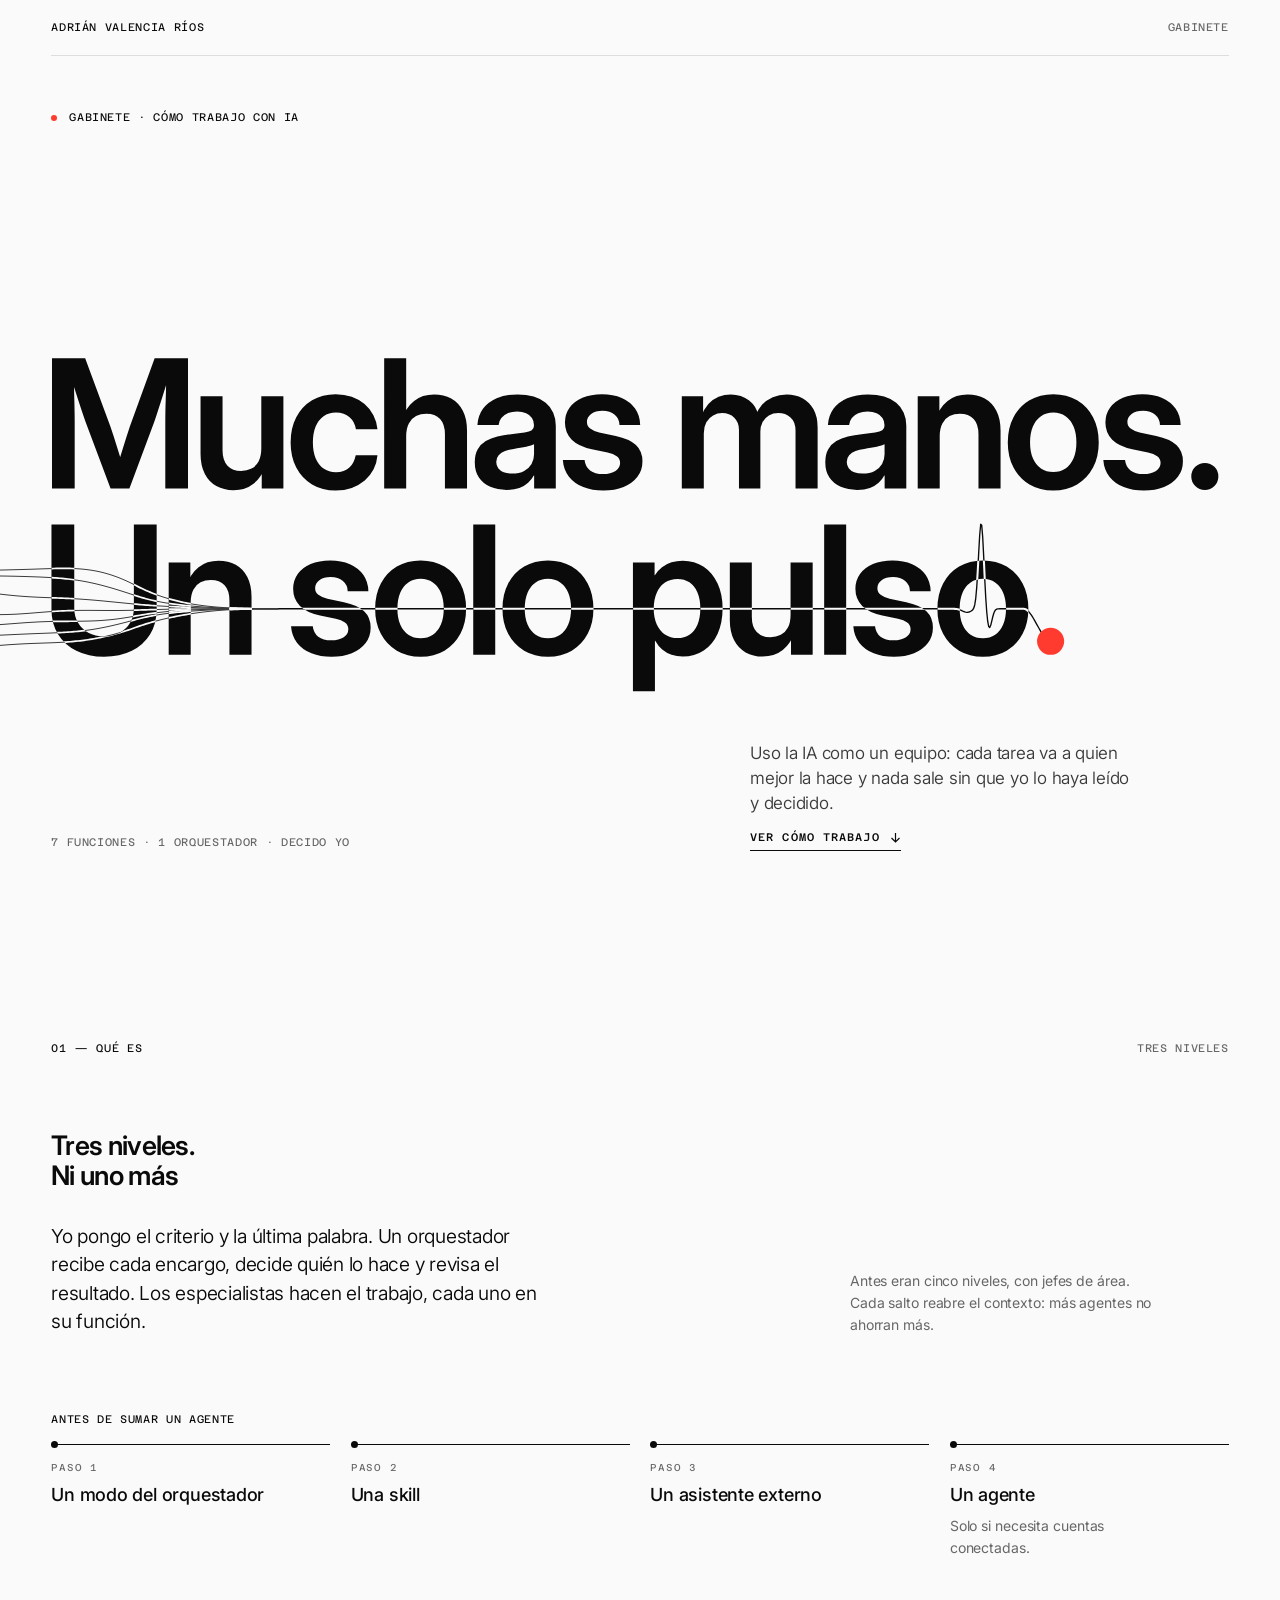
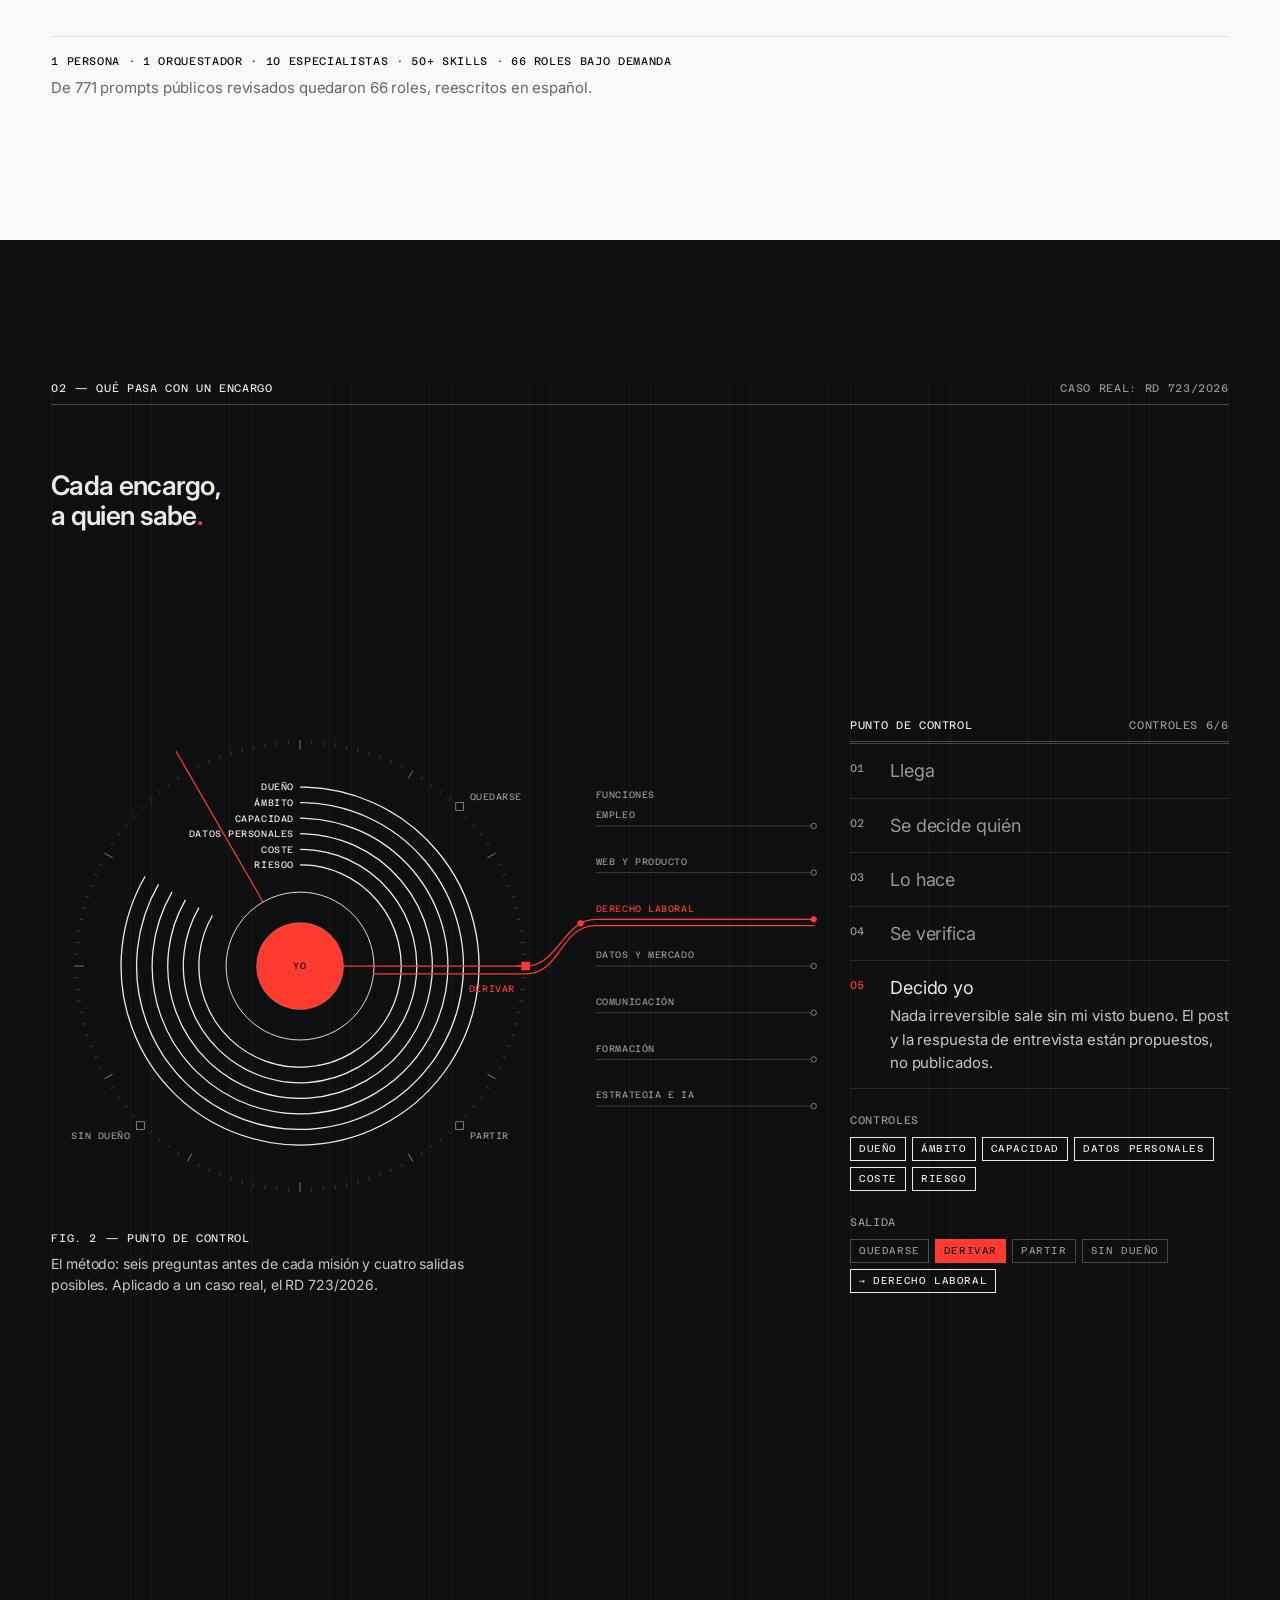
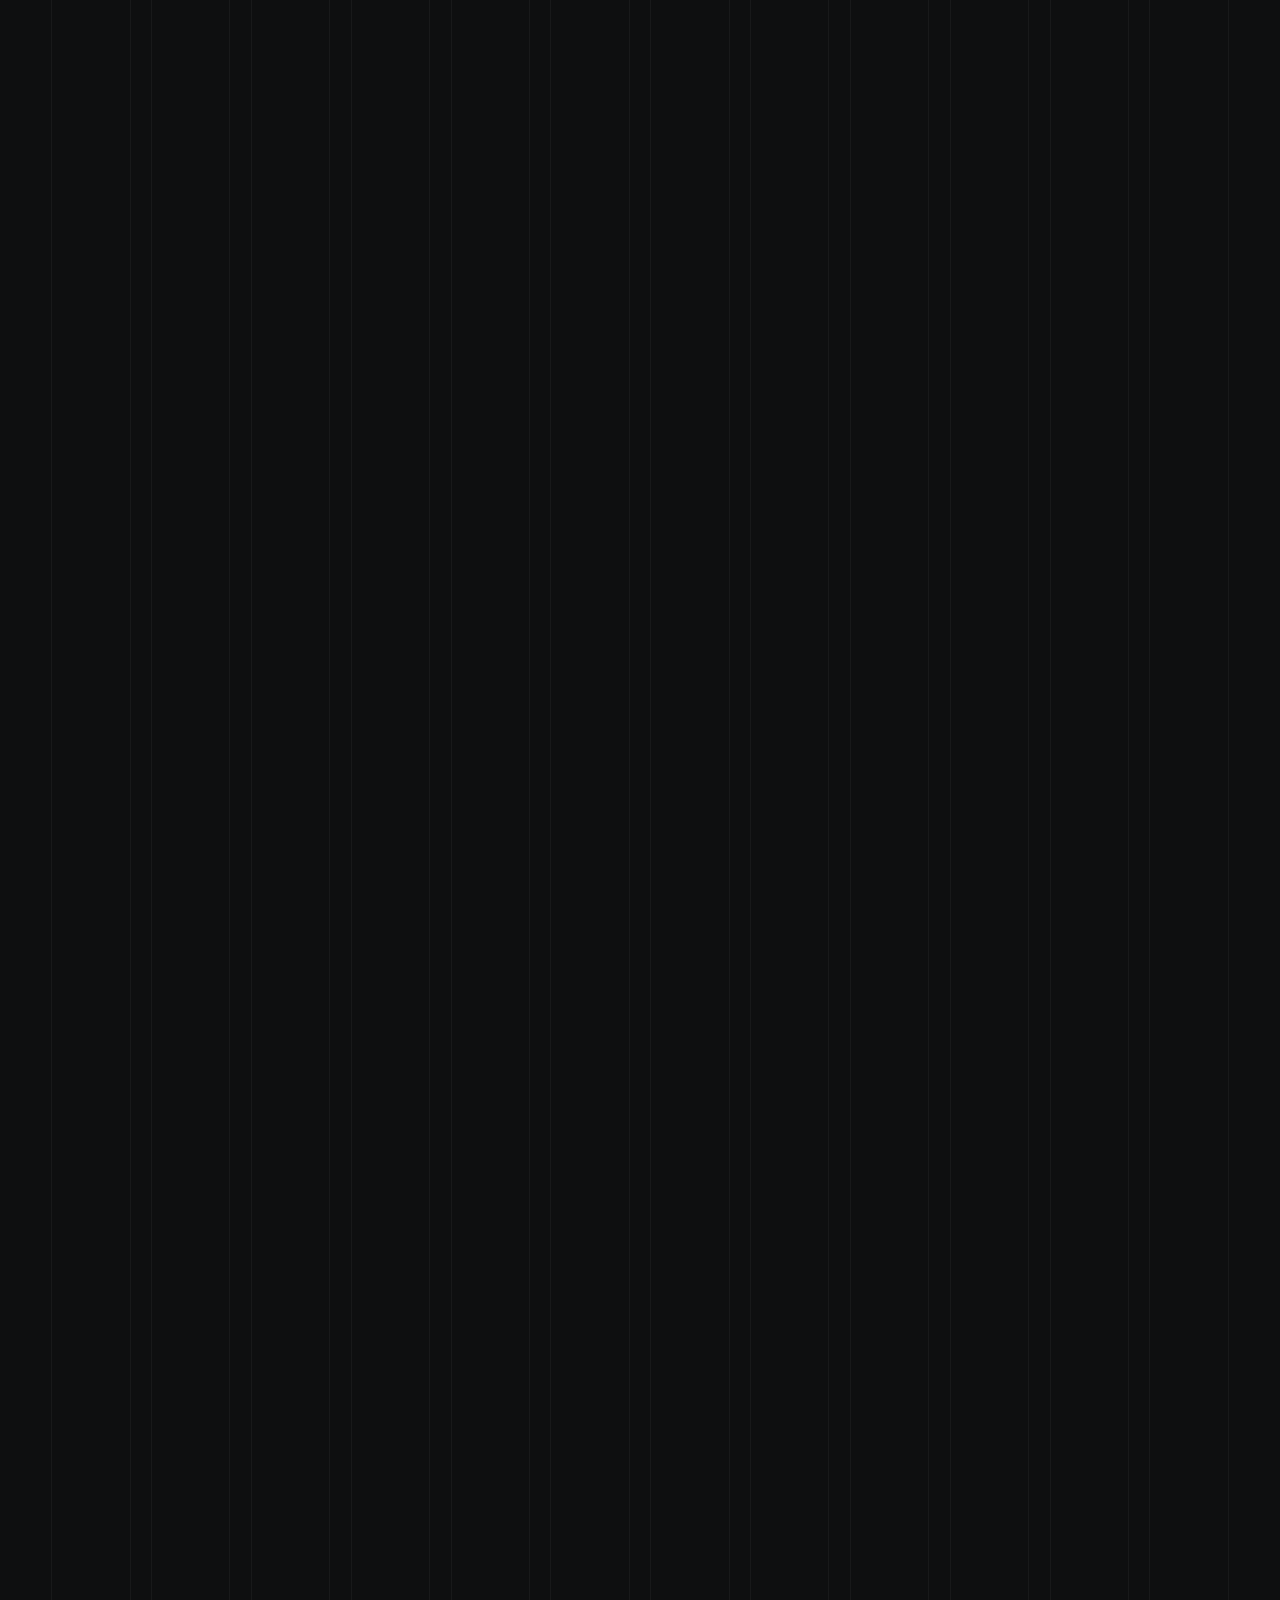
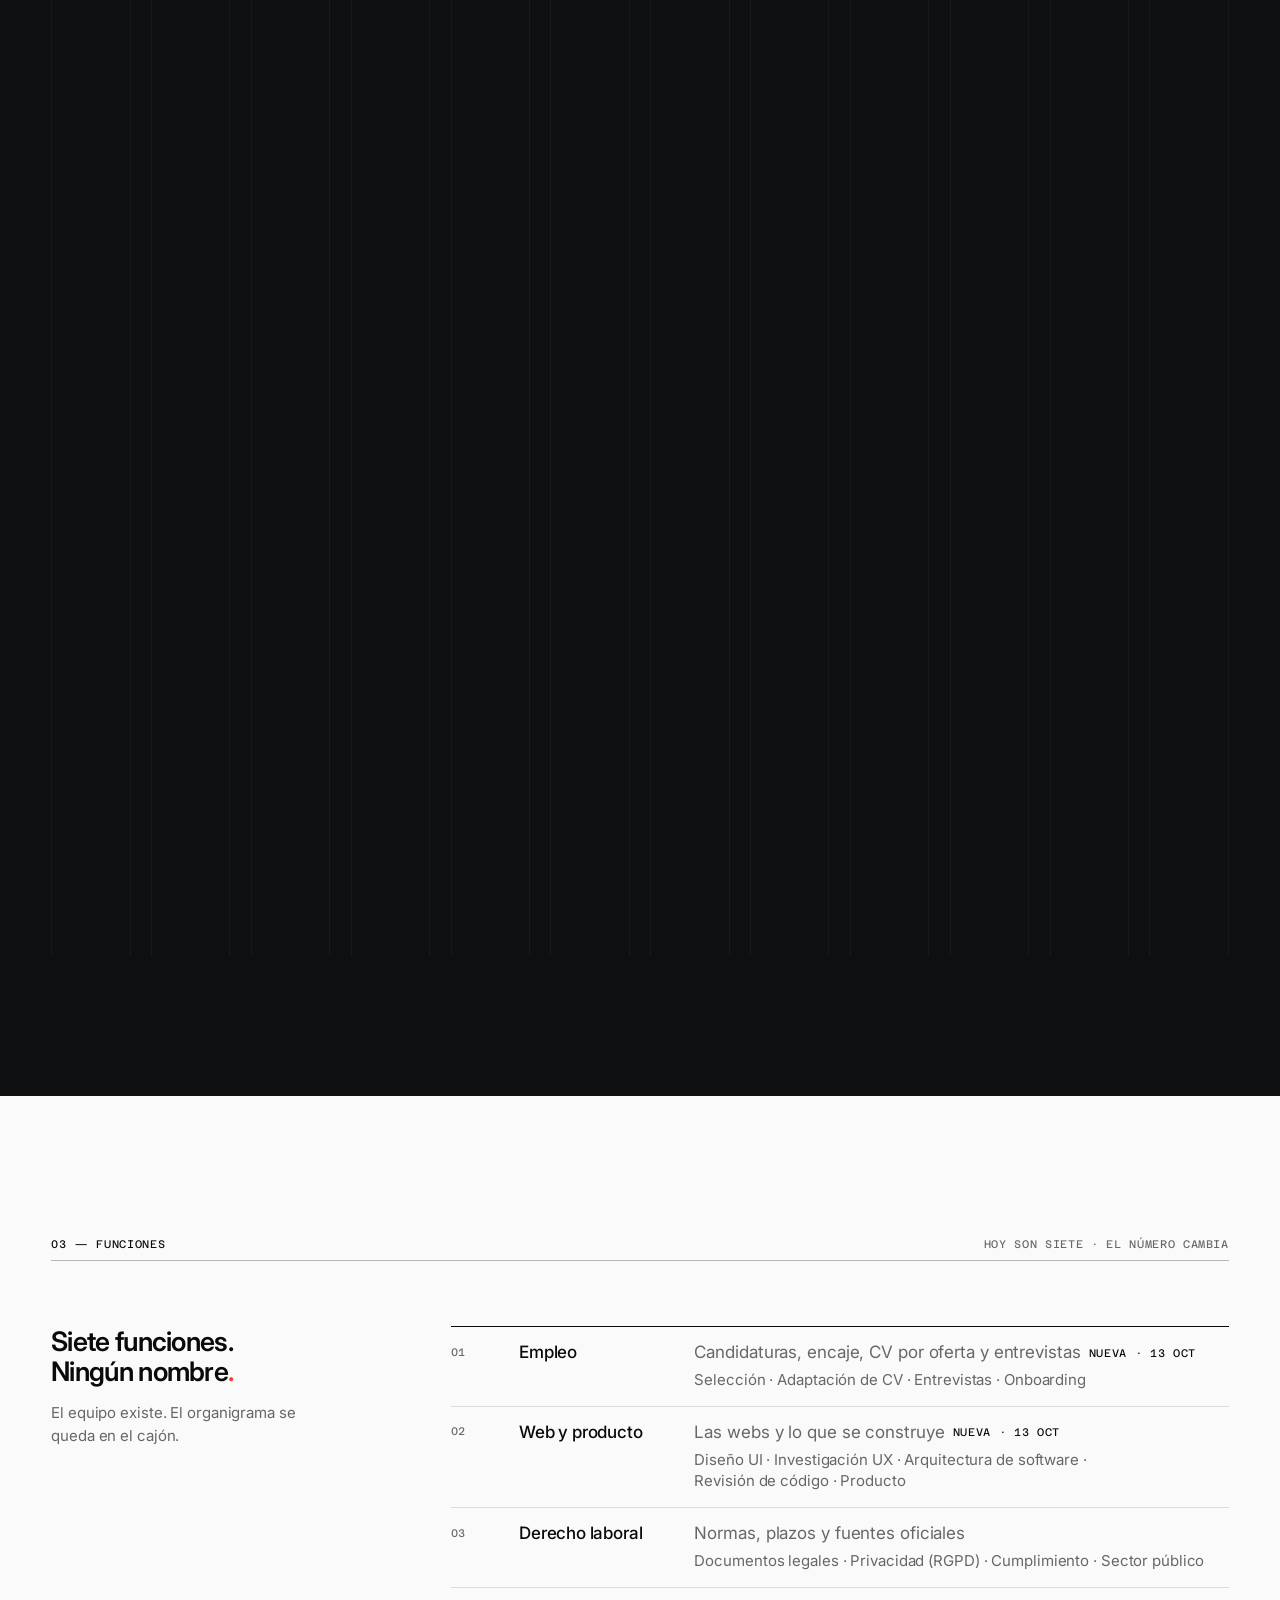
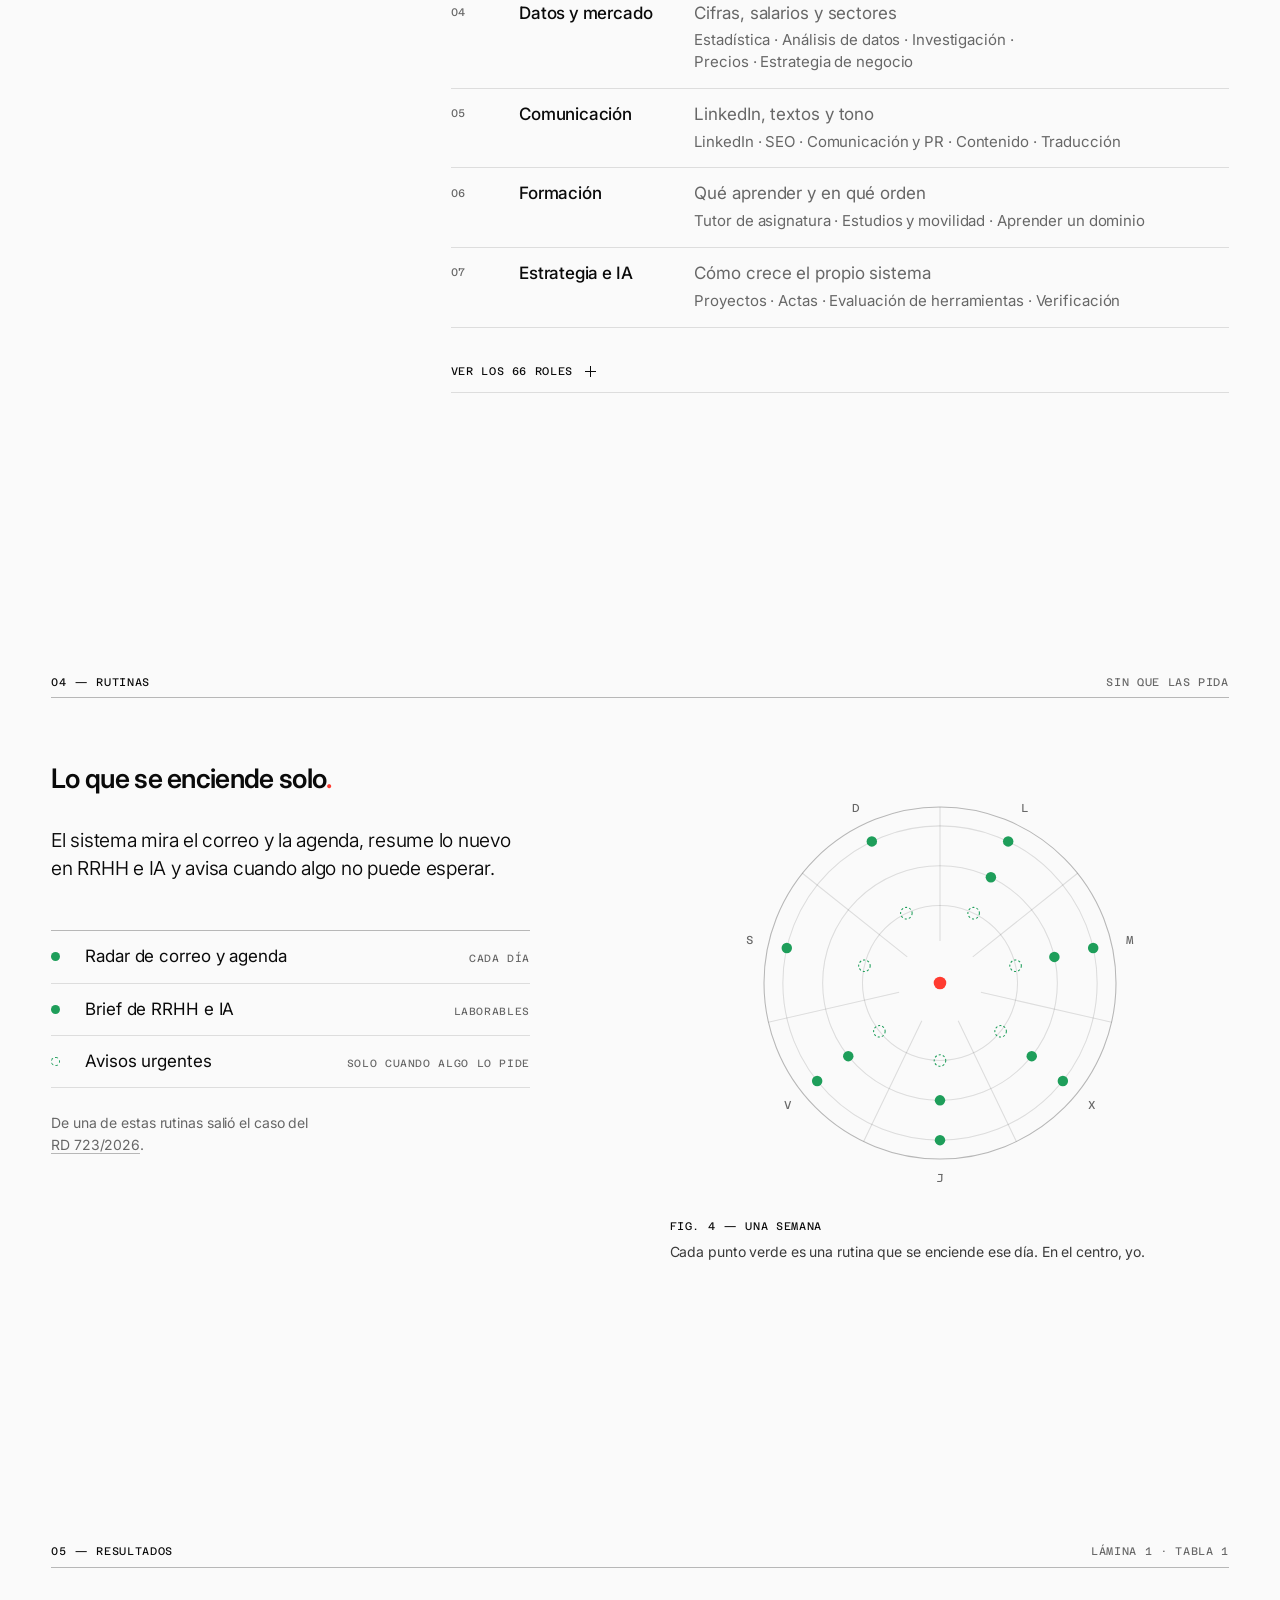
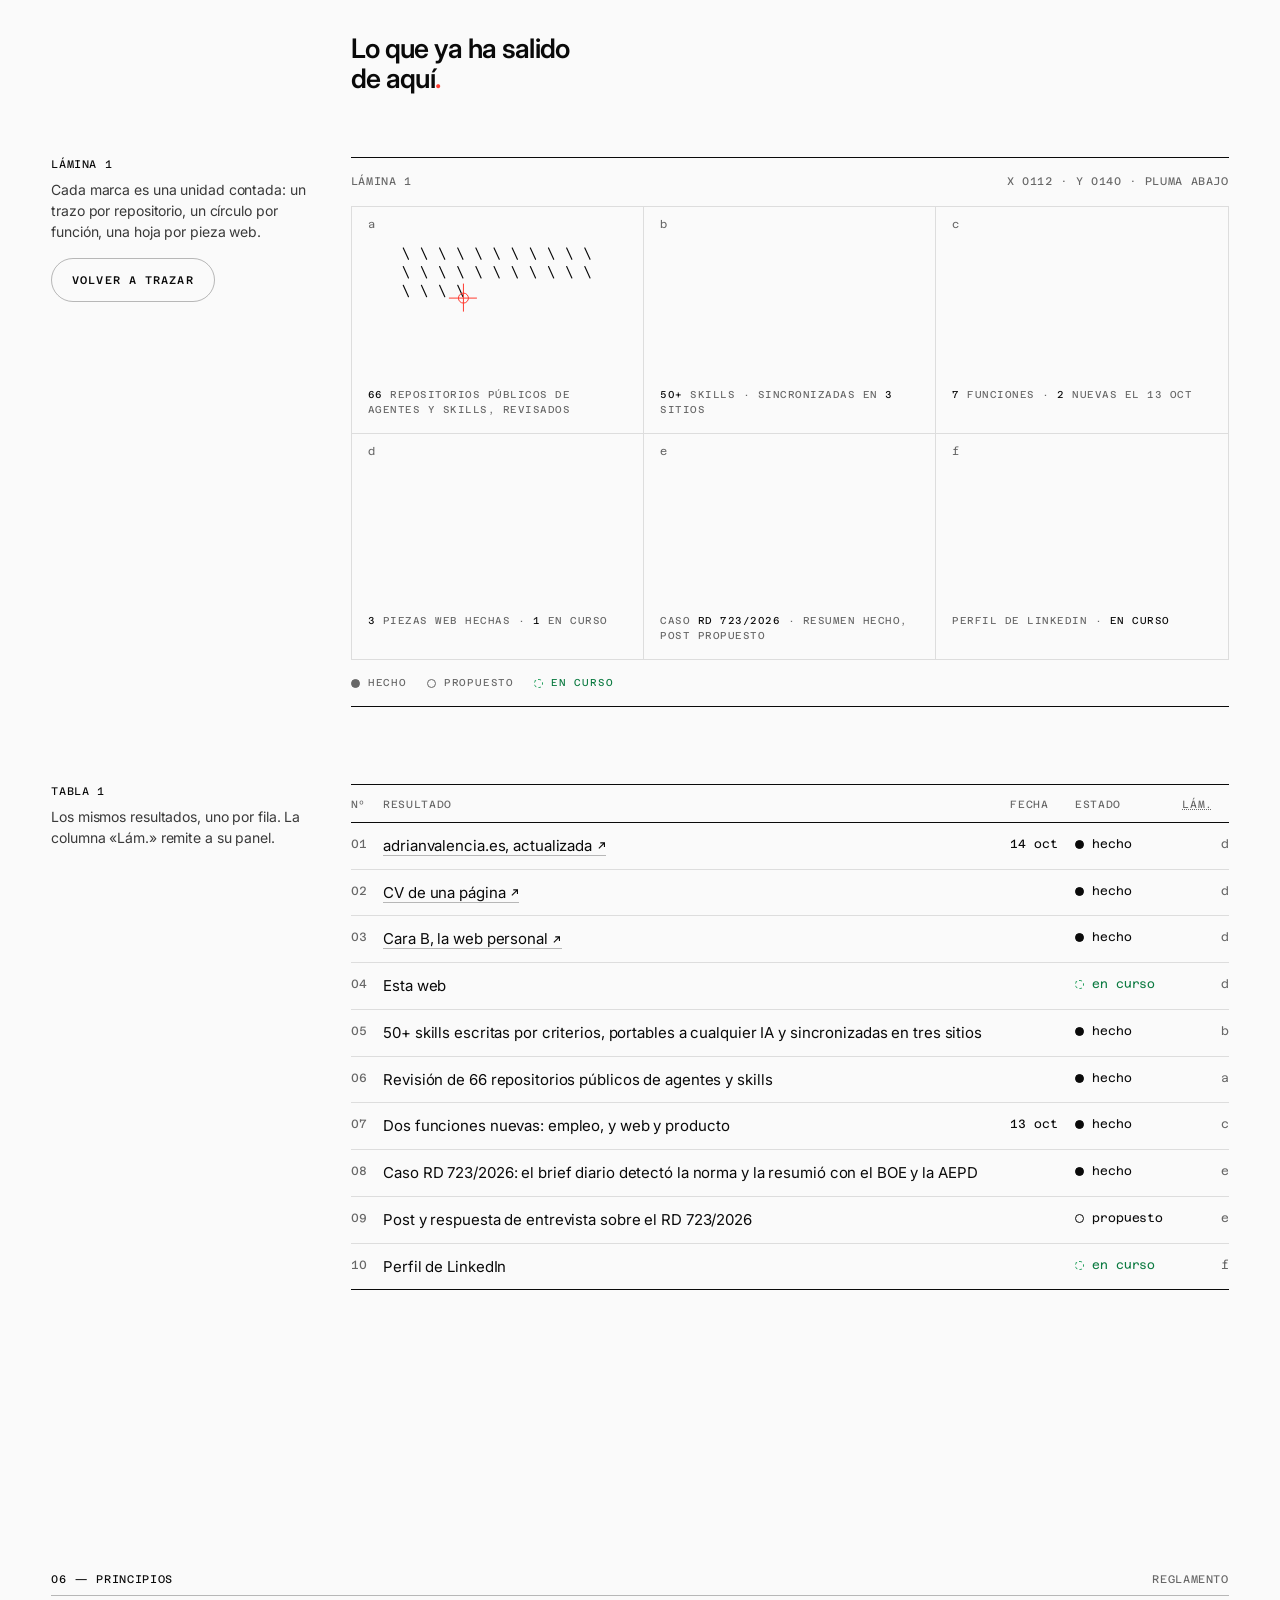
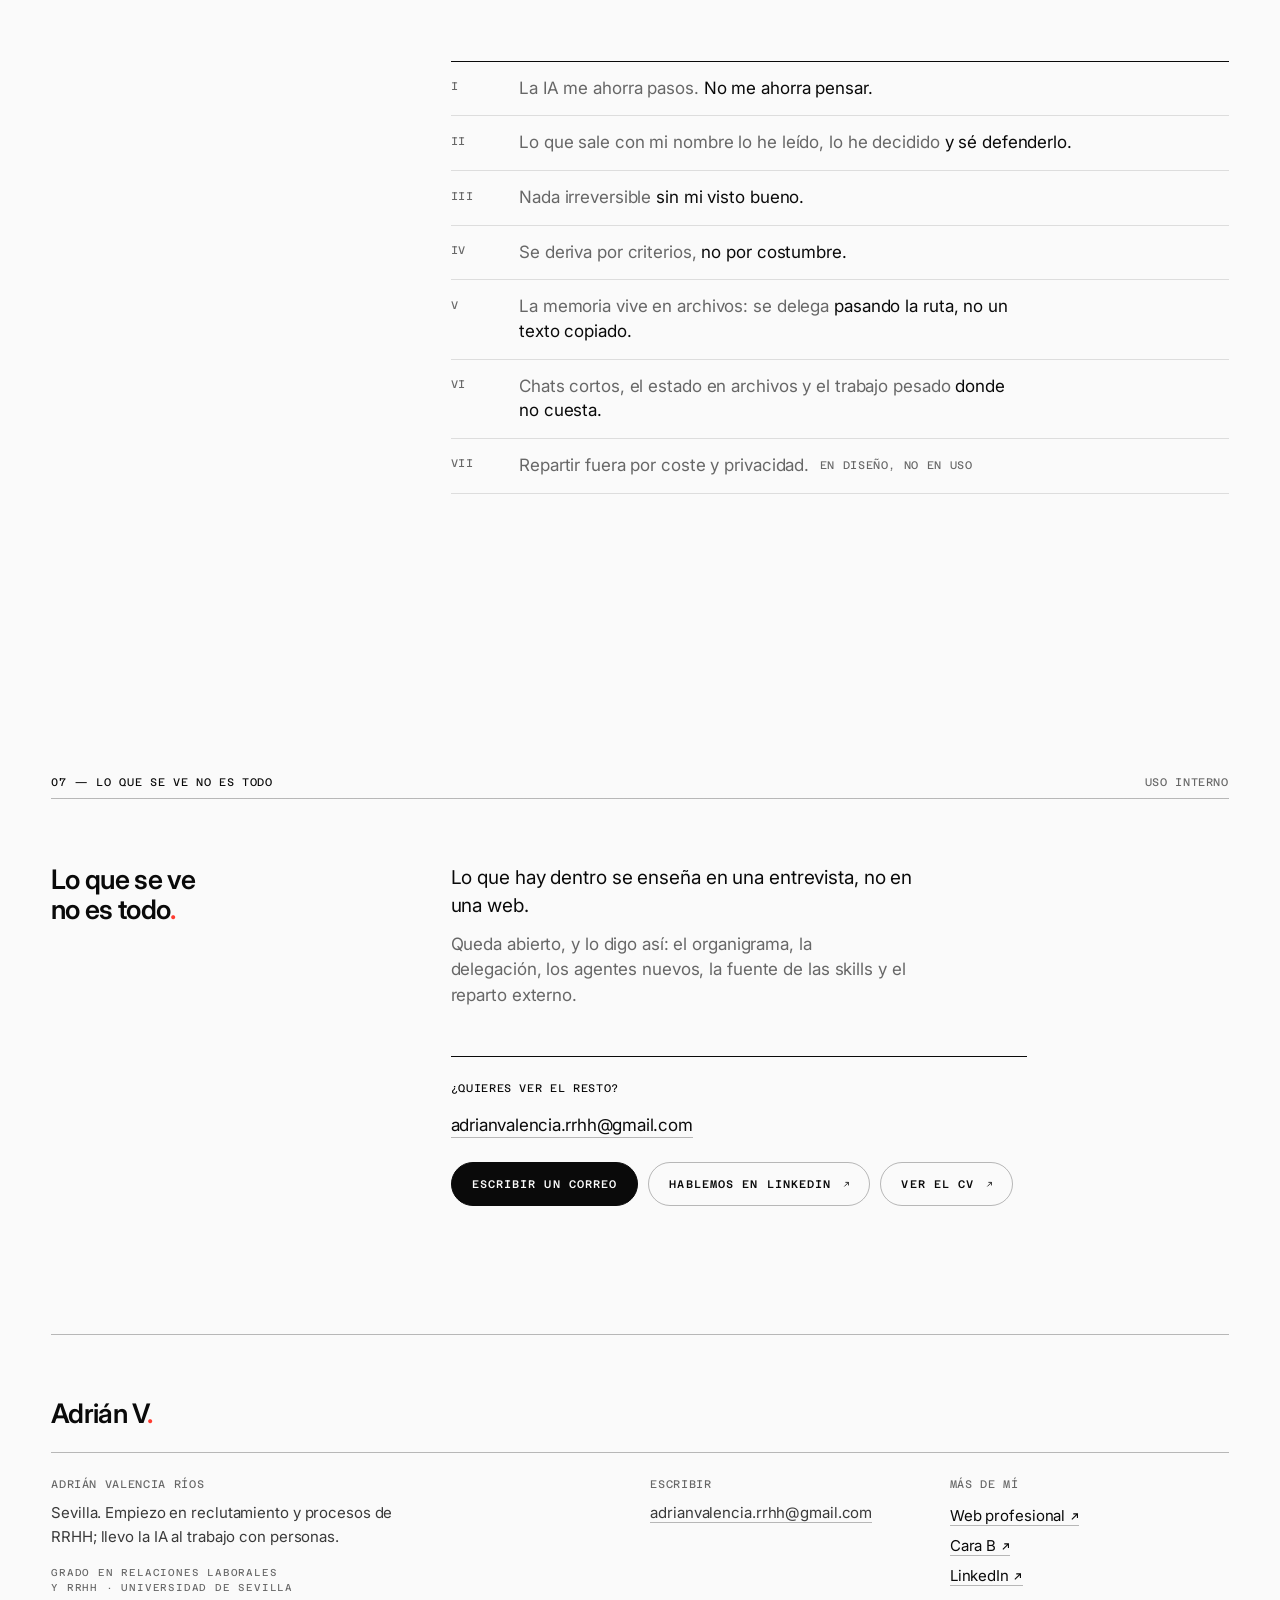
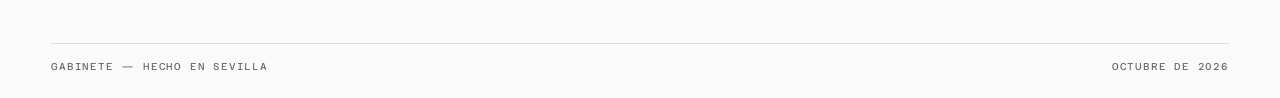
==== commit 023686d1: "v1.7: nueva portada y contenido" ====
--- a/index.html
+++ b/index.html
@@ -1,204 +1,286 @@
 <!doctype html>
-<html lang="es">
+<html lang="es" class="sf-light">
 <head>
-  <meta charset="utf-8">
-  <meta name="viewport" content="width=device-width, initial-scale=1">
-  <title>Gabinete — Adrián Valencia Ríos</title>
-  <meta name="description" content="Mi ecosistema personal de IA. Lo que sabe está en Notion; lo que hace ocurre en Grok Bot. La última palabra la pongo yo.">
-  <meta name="theme-color" content="#0A0A0A">
-  <link rel="icon" href="data:image/svg+xml,%3Csvg xmlns=%27http://www.w3.org/2000/svg%27 viewBox=%270 0 32 32%27%3E%3Crect width=%2732%27 height=%2732%27 rx=%277%27 fill=%27%230A0A0A%27/%3E%3Crect x=%277%27 y=%2715%27 width=%2718%27 height=%272%27 fill=%27%23EDEDE8%27/%3E%3Ccircle cx=%2716%27 cy=%2716%27 r=%272.5%27 fill=%27%237C8CFF%27/%3E%3C/svg%3E">
-  <link rel="preconnect" href="https://fonts.googleapis.com">
-  <link rel="preconnect" href="https://fonts.gstatic.com" crossorigin>
-  <link href="https://fonts.googleapis.com/css2?family=Geist:ital,wght@0,300;0,400;0,500;0,600;0,700;1,300;1,400&family=Geist+Mono:wght@400;500&display=swap" rel="stylesheet">
-  <link rel="stylesheet" href="style.css">
-  <script>document.documentElement.classList.add('js');</script>
+<meta charset="utf-8">
+<meta name="viewport" content="width=device-width,initial-scale=1">
+<title>Gabinete — Adrián Valencia Ríos</title>
+<meta name="description" content="Uso la IA como un equipo: cada tarea va a quien mejor la hace y nada sale sin que yo lo haya leído y decidido.">
+<link rel="canonical" href="https://adrianvalenciarrhh-rgb.github.io/Gabinete-/">
+<meta name="theme-color" content="#FAFAFA">
+<meta property="og:type" content="website">
+<meta property="og:url" content="https://adrianvalenciarrhh-rgb.github.io/Gabinete-/">
+<meta property="og:locale" content="es_ES">
+<meta property="og:title" content="Gabinete — Adrián Valencia Ríos">
+<meta property="og:description" content="Uso la IA como un equipo: cada tarea va a quien mejor la hace y nada sale sin que yo lo haya leído y decidido.">
+<meta property="og:image" content="https://adrianvalenciarrhh-rgb.github.io/Gabinete-/img/og.png">
+<meta property="og:image:width" content="1200"><meta property="og:image:height" content="630">
+<meta property="og:image:alt" content="Muchas manos. Un solo pulso. Siete trazos se hacen uno y acaban en un punto rojo.">
+<meta name="twitter:card" content="summary_large_image">
+<meta name="twitter:image" content="https://adrianvalenciarrhh-rgb.github.io/Gabinete-/img/og.png">
+<link rel="icon" href="img/favicon.svg" type="image/svg+xml">
+<link rel="icon" href="img/favicon-32.png" sizes="32x32" type="image/png">
+<link rel="apple-touch-icon" href="img/apple-touch-icon.png">
+<link rel="preload" href="fonts/azeret-mono.woff2" as="font" type="font/woff2" crossorigin>
+<link rel="preload" href="fonts/inter-var.woff2" as="font" type="font/woff2" crossorigin>
+<script>(function(d,s){var st=/[?&]static/.test(location.search);d.classList.add(st?'is-static':'js');if(st||matchMedia('(prefers-reduced-motion: reduce)').matches)d.classList.add('still')})(document.documentElement)</script>
+<link rel="stylesheet" href="css/telemetria.css?v=f52e81ad">
+<link rel="stylesheet" href="css/gabinete.css?v=e3d72de5">
+<link rel="stylesheet" href="css/m-portada.css?v=b4e72ded">
+<style>/* css/v15.css + css/v16.css + css/v17.css en línea */
+/* Gabinete v1.5 · 03, 06 y 07 en texto normal. Composición editorial (suiza):
+   columna de rótulo (1–4) + columna de texto (5–12), tamaño de lectura, grises para la jerarquía, nada grande. */
+.ed{--rd:clamp(17px,1.25vw,19px)}                       /* el tamaño de lectura de estas tres secciones */
+.ed-g{display:grid;grid-template-columns:repeat(12,minmax(0,1fr));column-gap:var(--gut);align-items:start}
+.ed-a{grid-column:1/5;padding-right:var(--gut)}
+.ed-l,.ed-t{grid-column:5/13}
+.ed-h{font:600 clamp(24px,2.1vw,32px)/1.12 var(--disp);font-variation-settings:"opsz" 32;letter-spacing:-.026em;text-wrap:balance}
+.ed-h>span{display:block}
+.ed-h .dot{color:var(--red)}
+.ed-n{margin-top:var(--s3);font:400 15px/1.5 var(--sans);color:var(--mute);max-width:30ch}
+
+/* lista con filetes finos: número en mono gris, texto a tamaño de lectura */
+.ed-l{border-top:1px solid var(--fg)}
+.ed-l li{display:grid;grid-template-columns:48px minmax(0,1fr);column-gap:var(--gut);padding:14px 0 15px;border-bottom:1px solid var(--hair)}
+.ed-l .n{font:400 11px/1 var(--mono);letter-spacing:.06em;color:var(--mute);padding-top:.5em}
+.fn li{grid-template-columns:48px minmax(0,15.5em) minmax(0,1fr)}
+.fn b{font:500 var(--rd)/1.4 var(--sans);letter-spacing:-.01em;color:var(--fg)}
+.fn .m{font:400 var(--rd)/1.4 var(--sans);color:var(--mute)}
+.fn .nw{display:inline-block;margin-left:.75em;font:400 11px/1 var(--mono);letter-spacing:.06em;text-transform:uppercase;color:var(--fg);vertical-align:.15em}
+.pr p{font:400 var(--rd)/1.45 var(--sans);color:var(--mute);max-width:52ch;text-wrap:pretty}
+.pr p span{color:var(--fg)}
+.pr li.off p{color:var(--mute)}   /* sin tinta: el estado lo dice el rótulo (contraste ≥ 4,5:1) */
+.pr li.off .st{display:inline-block;margin-left:.5em;font:400 11px/1 var(--mono);letter-spacing:.06em;text-transform:uppercase;color:var(--mute);vertical-align:.15em}
+
+/* 07 · cierre sencillo */
+.ed-t p:not(.ask):not(.ctas){font:400 var(--rd)/1.5 var(--sans);color:var(--mute);max-width:44ch;text-wrap:pretty}
+.ed-t p.ld:not(.ask){color:var(--fg)}
+.ed-t p+p{margin-top:.75em}
+.ed-t .ask{margin-top:var(--s6);font:400 11px/1.4 var(--mono);letter-spacing:.06em;text-transform:uppercase;color:var(--fg)}
+.ed-t .ctas{margin-top:var(--s3)}
+.ed7 .sh-p{right:12%;opacity:.55}                       /* el pulso, discreto */
+
+@media (max-width:900px){
+ .ed-a,.ed-l,.ed-t{grid-column:1/-1}.ed-a{padding-right:0;margin-bottom:var(--s5)}
+ .ed-0{margin-bottom:0}
+ .ed-l li{grid-template-columns:40px minmax(0,1fr)}
+ .fn li{grid-template-columns:40px minmax(0,1fr)}.fn .m{grid-column:2}
+ .fn .nw,.pr li.off .st{display:block;margin:6px 0 0}
+}
+@media (max-width:700px){.ed7 .sh.pulso{padding-right:0}.ed7 .sh-p,.ed7 .sh-d{display:none}}
+
+/* Gabinete v1.6 · tres propuestas del INVENTARIO sobre v1.5, en texto de lectura. Conmutables: html.no-p1/.no-p2/.no-p3 (vía ?p=). */
+.no-p1 [data-p="1"],.no-p2 [data-p="2"],.no-p3 [data-p="3"]{display:none!important}
+
+/* P2 · línea de escala en 01: un rótulo mono y una nota gris; nada grande */
+.esc{margin-top:clamp(40px,5vw,64px);padding-top:var(--s3);border-top:1px solid var(--hair)}
+.esc-l{font:400 11px/1.6 var(--mono);letter-spacing:.06em;text-transform:uppercase;color:var(--fg);font-variant-numeric:tabular-nums}
+.esc-l span{white-space:nowrap}
+.esc-n{margin-top:6px;font:400 15px/1.5 var(--sans);color:var(--mute);max-width:52ch}
+
+/* P1 · índice de roles en 03 */
+.rk{margin-top:var(--s4);font:400 11px/1.4 var(--mono);letter-spacing:.06em;text-transform:uppercase;color:var(--fg)}
+.fn .rl6{grid-column:3;display:block;margin-top:4px;font:400 15px/1.45 var(--sans);color:var(--mute);text-wrap:pretty}
+.rd{grid-column:5/13;margin-top:var(--s4);border-bottom:1px solid var(--hair)}
+.rd summary{display:flex;align-items:center;gap:12px;padding:12px 0 13px;cursor:pointer;list-style:none;font:400 11px/1.4 var(--mono);letter-spacing:.06em;text-transform:uppercase;color:var(--fg)}
+.rd summary::-webkit-details-marker{display:none}
+.rd summary:focus-visible{outline:2px solid var(--red);outline-offset:2px}
+.rd-c{position:relative;width:11px;height:11px;flex:none}
+.rd-c::before,.rd-c::after{content:"";position:absolute;left:0;top:5px;width:11px;height:1px;background:currentColor}
+.rd-c::after{transform:rotate(90deg);transition:transform var(--t1,.2s) var(--e,ease)}
+.rd[open] .rd-c::after{transform:rotate(0)}
+.rd-b{padding:4px 0 var(--s5)}
+.rd-n{font:400 15px/1.5 var(--sans);color:var(--mute);max-width:56ch}
+.rd-g{margin-top:var(--s4);columns:3 14em;column-gap:var(--gut)}
+.rd-f{break-inside:avoid;margin-bottom:var(--s4)}
+.rd-h{font:500 15px/1.4 var(--sans);color:var(--fg);padding-bottom:6px;border-bottom:1px solid var(--fg);margin-bottom:6px}
+.rd-h span{font:400 11px/1 var(--mono);color:var(--mute);margin-left:.4em}
+.rd-f li{font:400 15px/1.55 var(--sans);color:var(--mute)}
+.rd-x .rd-h{border-bottom-color:var(--hair-2);color:var(--mute)}
+@media (prefers-reduced-motion:reduce){.rd-c::after{transition:none}}
+
+/* P3 · tabla 2 de tres filetes, mismo sistema que la tabla 1 */
+.t2w{margin-top:clamp(48px,5vw,80px)}
+.t2 td.q{color:var(--fg)}
+.t2{table-layout:fixed}
+.t2 th:nth-child(1){width:44px}.t2 th:nth-child(2){width:36%}.t2 th:nth-child(3){width:21%}.t2 th:nth-child(5){width:64px}
+.t2 td.v{font-weight:500}
+.t2 td.w{color:var(--mute)}
+.t2 td.c{text-align:right;padding-right:0}
+.t2 tr.fx td{border-top:1px solid var(--fg)}
+.t2 tr.fx td.n{color:var(--red-t)}
+
+@media (max-width:900px){
+ .fn .rl6{grid-column:2}
+ .rd{grid-column:1/-1}
+}
+@media (max-width:700px){
+ .t2 tbody tr{grid-template-columns:30px 1fr auto}
+ .t2 td.q{grid-column:2;grid-row:1}.t2 td.c{grid-column:3;grid-row:1}
+ .t2 td.v{grid-column:2;white-space:normal}.t2 td.w{grid-column:2}
+ .t2 tr.fx{border-top:1px solid var(--fg)!important}.t2 tr.fx td{border-top:0!important}
+}
+
+/* Gabinete v1.7 (final) · escala al final de 01, cierre de autor en 07 y pie moderado. Texto normal, nada grande. */
+.esc17{margin-top:clamp(56px,6vw,88px)}
+
+/* 07 · cierre de autor: texto, correo bien visible y tres botones; sin pulso */
+.c17 .ed-t>p.ld{font-size:clamp(19px,1.45vw,22px);line-height:1.45}
+.c17 .ct{margin-top:var(--s6);padding-top:var(--s4);border-top:1px solid var(--fg);max-width:36rem}
+.c17 .ask{margin-top:0}
+.c17 .ct-m{margin-top:var(--s3);font:500 clamp(20px,1.8vw,26px)/1.25 var(--sans);letter-spacing:-.012em;overflow-wrap:anywhere}
+.c17 .ct-m a{color:var(--fg);padding-bottom:2px}            /* el subrayado lo pone .lk (filete); sin doble línea */
+.c17 .ctas{display:flex;flex-wrap:wrap;gap:10px;margin-top:var(--s4)}
+.c17{padding-bottom:clamp(96px,10vw,160px)}
+
+/* pie: el nombre baja al tamaño de los títulos editoriales (antes 64–260 px) */
+.ft-n.ft17{font:600 clamp(24px,2.1vw,32px)/1.12 var(--disp);font-variation-settings:"opsz" 32;letter-spacing:-.026em;margin-left:0}
+.ft.sf-light{margin-top:0}
+.ft17+.ft-g{margin-top:var(--s4)}
+@media (max-width:900px){.ft-n.ft17{font-size:clamp(24px,6.4vw,30px)}}
+@media (max-width:520px){.c17 .ctas .btn{flex:1 1 100%}}
+
+/* ---- pulido final (20 oct) ---- */
+/* un solo tamaño de título de sección: los d2 de 01, 02, 04 y 05 bajan al de 03, 06 y 07 (lo grande es la portada, el dial y la lámina) */
+.sec h2.d2{font-size:clamp(24px,2.1vw,32px);line-height:1.12;letter-spacing:-.026em;margin-left:0;text-wrap:balance}
+.sec h2.d2>span,.ed-h>span{display:block}
+@media (max-width:600px){.sec h2.d2>span,.ed-h>span{display:inline}.sec h2.d2,.ed-h{text-wrap:balance}}
+/* escala: la nota en una línea en escritorio, sin huérfana */
+.esc17 .esc-n{max-width:64ch;text-wrap:pretty}
+/* roles: el punto medio nunca abre línea */
+.fn .rl6 span.r{white-space:nowrap}
+/* foco visible en el desplegable y en los botones del cierre, mismo rojo que el resto */
+.rd summary:hover .rd-s{text-decoration:underline;text-underline-offset:.25em;text-decoration-thickness:1px}
+.c17 .btn:focus-visible{outline:2px solid var(--red);outline-offset:3px}
+/* la escalera de 01 deja de competir con el título: pasos a tamaño de lectura, en 500 */
+.lad b{font:500 clamp(18px,1.4vw,21px)/1.3 var(--sans);letter-spacing:-.012em}
+.lad{margin-top:clamp(56px,6vw,88px)}
+.ft-g p.mic{text-wrap:balance}
+.s1-n,.s4-n,.cap,.ed-n{text-wrap:pretty}   /* sin huérfanas en notas y pies */
+</style>
 </head>
 <body>
-  <div class="progress" aria-hidden="true"><span></span></div>
-
-  <main>
-    <!-- 00 — Portada -->
-    <section class="sec hero" id="portada" aria-labelledby="h-portada">
-      <canvas class="hero__canvas" aria-hidden="true"></canvas>
-      <div class="wrap hero__inner">
-        <div class="hero__core">
-          <h1 class="hero__title" id="h-portada">
-            <strong><span class="hero__line hero__line--a reveal">Muchas manos.</span> <span class="hero__line hero__line--b reveal" style="--d:120ms">Un solo pulso.</span></strong>
-          </h1>
-          <p class="hero__lede reveal" style="--d:240ms">Mi ecosistema personal de IA. Lo que sabe está en <strong>Notion</strong>; lo que hace ocurre en <strong>Grok Bot</strong>. La última palabra la pongo yo.</p>
-          <a class="btn btn--hero reveal" style="--d:360ms" href="#plataformas">Ver cómo trabajo ↓</a>
-        </div>
-      </div>
-      <div class="motif motif--hero" aria-hidden="true">
-        <span class="motif__ray"></span>
-        <i class="motif__core"></i>
-      </div>
-    </section>
-
-    <!-- 01 — Plataformas -->
-    <section class="sec plat" id="plataformas" aria-labelledby="h-plat">
-      <div class="wrap">
-        <h2 class="label reveal" id="h-plat"><span class="label__dot" aria-hidden="true"></span><strong>01 — Dos plataformas, un reparto</strong></h2>
-
-        <div class="plat__grid">
-          <article class="panel panel--paper reveal">
-            <div class="panel__top" aria-hidden="true"><span class="panel__glyph">N</span></div>
-            <p class="panel__text"><strong class="panel__name">Notion — La biblioteca.</strong> Todo lo que el sistema sabe está escrito aquí. Si algo no coincide con Notion, manda Notion.</p>
-            <ul class="chips" aria-label="Notion">
-              <li><code class="chip chip--paper">Fuente única de verdad</code></li>
-            </ul>
-          </article>
-
-          <div class="plat__bridge" aria-hidden="true"><span></span></div>
-
-          <article class="panel panel--screen reveal" style="--d:120ms">
-            <div class="panel__top" aria-hidden="true"><span class="panel__lights"><i></i><i></i><i></i></span></div>
-            <p class="panel__text"><strong class="panel__name">Grok Bot — El taller.</strong> Donde los agentes conversan, recuerdan y hacen el trabajo.</p>
-            <ul class="chips" aria-label="Grok Bot">
-              <li><code class="chip">Memoria persistente</code></li>
-              <li><code class="chip">Skills</code></li>
-              <li><code class="chip">Conectores</code></li>
-            </ul>
-          </article>
-        </div>
-
-        <ul class="connectors reveal" aria-label="Conectores">
-          <li>Gmail</li><li aria-hidden="true" class="sep">·</li><li>Google Calendar</li><li aria-hidden="true" class="sep">·</li><li>Drive</li><li aria-hidden="true" class="sep">·</li><li>Notion</li><li aria-hidden="true" class="sep">·</li><li>GitHub</li>
-        </ul>
-
-        <p class="coda reveal"><em>Si cambia la biblioteca, cambia el taller.</em></p>
-      </div>
-    </section>
-
-    <!-- 02 — Criterio -->
-    <section class="sec route" id="recorrido" aria-labelledby="h-route">
-      <div class="wrap">
-        <h2 class="label reveal" id="h-route"><span class="label__dot" aria-hidden="true"></span><strong>02 — Muchas líneas, un punto</strong></h2>
-      </div>
-      <figure class="beam reveal">
-        <canvas class="beam__canvas" aria-hidden="true"></canvas>
-        <div class="beam__glow" aria-hidden="true"></div>
-        <span class="beam__line" aria-hidden="true"></span>
-        <p class="beam__tag beam__tag--lib" aria-hidden="true">Biblioteca</p>
-        <p class="beam__tag beam__tag--work" aria-hidden="true">Taller</p>
-        <p class="beam__tag beam__tag--me" aria-hidden="true">Criterio</p>
-        <figcaption class="beam__sr">Muchas líneas de luz, ordenadas a un lado y en movimiento al otro, se juntan en un solo punto.</figcaption>
-      </figure>
-      <div class="wrap">
-        <p class="beam__say reveal"><span>Aplico la IA a proyectos</span> <span>sin ceder el criterio — humano.</span></p>
-      </div>
-    </section>
-
-    <!-- 03 — Expediente -->
-    <section class="sec file" id="expediente" aria-labelledby="h-file">
-      <div class="wrap">
-        <h2 class="label reveal" id="h-file"><span class="label__dot" aria-hidden="true"></span><strong>03 — Expediente reservado</strong></h2>
-
-        <figure class="folder reveal">
-          <ul class="folder__tabs" aria-label="Pestañas">
-            <li tabindex="0">Derecho</li>
-            <li tabindex="0">Datos y mercado</li>
-            <li tabindex="0">Organización del trabajo</li>
-            <li tabindex="0">Comunicación</li>
-            <li tabindex="0">Estrategia e IA</li>
-          </ul>
-          <div class="folder__body">
-            <div class="folder__back" aria-hidden="true"></div>
-            <div class="folder__front">
-              <div class="folder__rule" aria-hidden="true"><i></i><i></i><i></i></div>
-              <span class="stamp" aria-hidden="true">Uso interno</span>
-            </div>
-          </div>
-          <figcaption class="folder__cap">Carpeta cerrada con el sello «Uso interno».</figcaption>
-        </figure>
-
-        <p class="statement reveal"><strong><span>El equipo existe.</span> <span>El organigrama se queda en el cajón.</span></strong></p>
-        <p class="coda coda--left reveal"><em>Lo que hay dentro se enseña en una entrevista, no en una web.</em></p>
-      </div>
-    </section>
-
-    <!-- 04 — Semana -->
-    <section class="sec week" id="semana" aria-labelledby="h-week">
-      <div class="wrap">
-        <h2 class="label reveal" id="h-week"><span class="label__dot" aria-hidden="true"></span><strong>04 — Semana · Tres citas fijas</strong></h2>
-        <p class="reveal"><code class="chip chip--accent">Rutinas programadas</code></p>
-
-        <div class="cal reveal">
-          <div class="cal__days" aria-hidden="true">
-            <span>L</span><span>M</span><span>X</span><span>J</span><span>V</span><span class="is-off">S</span><span>D</span>
-          </div>
-          <div class="cal__cols" aria-hidden="true"><i></i><i></i><i></i><i></i><i></i><i></i><i></i></div>
-          <ol class="cal__items">
-            <li class="routine routine--a">
-              <span class="routine__days" aria-hidden="true"><i class="on"></i><i class="on"></i><i class="on"></i><i class="on"></i><i class="on"></i><i></i><i></i></span>
-              <p><strong>Lunes a viernes, a primera hora</strong> — Repaso de bandeja y calendario.</p>
-            </li>
-            <li class="routine routine--b">
-              <span class="routine__days" aria-hidden="true"><i class="on"></i><i class="on"></i><i class="on"></i><i class="on"></i><i class="on"></i><i></i><i></i></span>
-              <p><strong>Lunes a viernes</strong> — Lo nuevo en RRHH e IA, en una página.</p>
-            </li>
-            <li class="routine routine--c">
-              <span class="routine__days" aria-hidden="true"><i></i><i></i><i></i><i></i><i></i><i></i><i class="on"></i></span>
-              <p><strong>Domingo</strong> — Recordatorio para contarle al sistema cómo ha ido mi semana.</p>
-            </li>
-          </ol>
-        </div>
-      </div>
-    </section>
-
-    <!-- 05 — Avances -->
-    <section class="sec ledger" id="avances" aria-labelledby="h-ledger">
-      <div class="wrap">
-        <h2 class="label reveal" id="h-ledger"><span class="label__dot" aria-hidden="true"></span><strong>05 — Avances · Un registro sin relleno</strong></h2>
-
-        <div class="board reveal">
-          <div class="board__head">
-            <p class="book__head"><strong>Ya ha salido de aquí:</strong></p>
-            <ul class="book__tabs">
-              <li>Sesiones</li><li aria-hidden="true" class="sep">·</li><li>Decisiones</li><li aria-hidden="true" class="sep">·</li><li class="is-active">Activos</li>
-            </ul>
-          </div>
-          <ul class="book__rows">
-            <li tabindex="0"><span class="row__name">Perfil de LinkedIn, rediseñado</span><span class="status"><i aria-hidden="true"></i>hecho</span></li>
-            <li tabindex="0"><span class="row__name">Web profesional, construida y publicada</span><span class="status"><i aria-hidden="true"></i>hecho</span></li>
-            <li tabindex="0"><span class="row__name">Este sitio</span><span class="status"><i aria-hidden="true"></i>hecho</span></li>
-            <li tabindex="0"><span class="row__name">Formación, priorizada según el puesto que persigo.</span><span class="status"><i aria-hidden="true"></i>hecho</span></li>
-          </ul>
-          <div class="board__next" aria-hidden="true"><span></span></div>
-        </div>
-        <p class="coda coda--left reveal"><em>Lo siguiente ya está en marcha.</em></p>
-      </div>
-    </section>
-
-    <!-- 06 — Pulso -->
-    <section class="sec pulse" id="pulso" aria-labelledby="h-pulse">
-      <div class="wrap pulse__inner">
-        <h2 class="label label--center reveal" id="h-pulse"><span class="label__dot" aria-hidden="true"></span><strong>06 — Pulso</strong></h2>
-        <p class="pulse__big reveal">La IA me ahorra pasos. No me ahorra pensar.</p>
-        <p class="pulse__mid reveal">Lo que sale con mi nombre lo he leído, lo he decidido y sé defenderlo.</p>
-        <p class="pulse__small reveal"><em>Lo que lees es la portada. El sistema que la escribió sigue abierto en otra pestaña.</em></p>
-        <div class="motif motif--full reveal" aria-hidden="true"><span class="motif__line"></span></div>
-        <a class="btn btn--solid reveal" href="mailto:adrianvalencia.rrhh@gmail.com"><strong>¿Quieres ver el resto? Hablemos.</strong></a>
-        <a class="pulse__mail reveal" href="mailto:adrianvalencia.rrhh@gmail.com">→ adrianvalencia.rrhh@gmail.com</a>
-      </div>
-    </section>
-  </main>
-
-  <!-- 07 — Autor y pie -->
-  <footer class="sec foot" id="pie" aria-labelledby="h-foot">
-    <div class="wrap">
-      <h2 class="label reveal" id="h-foot"><span class="label__dot" aria-hidden="true"></span><strong>07 — Autor y pie</strong></h2>
-      <p class="foot__id reveal"><strong>Adrián Valencia Ríos</strong> · Sevilla. Graduado en Relaciones Laborales y Recursos Humanos. Empiezo en reclutamiento y procesos de RRHH; llevo la IA al trabajo con personas.</p>
-      <ul class="foot__links reveal">
-        <li><a href="https://adrianvalenciarrhh-rgb.github.io/adrianvalencia/" target="_blank" rel="noopener noreferrer">Web profesional</a></li>
-        <li><a href="https://www.linkedin.com/in/adrianvalenciarios" target="_blank" rel="noopener noreferrer">LinkedIn</a></li>
-        <li><a href="https://adrianvalencia.framer.website/" target="_blank" rel="noopener noreferrer">Framer</a></li>
-        <li><a href="mailto:adrianvalencia.rrhh@gmail.com">adrianvalencia.rrhh@gmail.com</a></li>
-      </ul>
-      <p class="foot__credit reveal"><em>Hecho en Sevilla con Notion y Grok Bot. Actualizado: octubre de 2026.</em></p>
-    </div>
-  </footer>
-
-  <script src="script.js" defer></script>
+<a class="skip" href="#main">Saltar al contenido</a>
+<header class="pt p7 sf-light" aria-labelledby="h1">
+ <div class="in wrap">
+  <div class="bar lab"><span>Adrián Valencia Ríos</span><span class="mute">Gabinete</span></div>
+  <p class="kick lab" data-e=".05">Gabinete · Cómo trabajo con IA</p>
+  <h1 id="h1" class="ttl"><span class="vh">Muchas manos. Un solo pulso.</span><svg class="wd hd" viewBox="11 -151.51 1317.44 389.51" aria-hidden="true" focusable="false" data-l='{"line":1,"y":134.44,"x0s":-220,"xc":265.54,"xd":1129.085,"dot":[1129.085,170.865],"dotR":15.134999999999991,"gap":30,"spread":15,"amp":8.5,"pulse":{"x":1053.52,"w":42.73920000000004,"up":96,"dn":22}}'><defs><clipPath id="c7d"><path d="M12.11 0V-145.51H49.22L77.54 -69.04Q79 -64.84 80.91 -58.89Q82.81 -52.93 84.86 -46.39Q86.91 -39.84 88.72 -33.98Q90.53 -28.12 91.6 -24.22H85.25Q86.33 -28.12 88.09 -33.98Q89.84 -39.84 91.89 -46.39Q93.95 -52.93 95.85 -58.89Q97.75 -64.84 99.12 -69.04L126.95 -145.51H164.26V0H138.87V-74.22Q138.87 -79 138.96 -85.3Q139.06 -91.6 139.31 -98.58Q139.55 -105.57 139.7 -112.74Q139.84 -119.92 139.94 -126.46H143.16Q140.82 -119.04 138.48 -111.47Q136.13 -103.91 133.89 -96.92Q131.64 -89.94 129.74 -84.13Q127.83 -78.32 126.46 -74.22L98.73 0H77.64L49.71 -74.22Q48.34 -78.32 46.34 -84.13Q44.34 -89.94 42.09 -96.92Q39.84 -103.91 37.4 -111.47Q34.96 -119.04 32.52 -126.46H36.43Q36.62 -119.92 36.77 -112.74Q36.91 -105.57 37.11 -98.58Q37.3 -91.6 37.4 -85.3Q37.5 -79 37.5 -74.22V0Z"/><path d="M215.02 2.05Q204.28 2.05 195.98 -2.59Q187.68 -7.23 182.99 -16.36Q178.3 -25.49 178.3 -38.67V-103.12H202.91V-42.58Q202.91 -31.25 208.43 -25.39Q213.95 -19.53 223.71 -19.53Q230.26 -19.53 235.34 -22.17Q240.41 -24.8 243.34 -30.42Q246.27 -36.04 246.27 -44.82V-103.12H270.98V0H246.76V-26.27H251.55Q246.57 -12.5 237.53 -5.22Q228.5 2.05 215.02 2.05Z"/><path d="M329.46 2.34Q314.42 2.34 303.04 -4.49Q291.67 -11.33 285.37 -23.44Q279.07 -35.55 279.07 -51.46Q279.07 -67.38 285.37 -79.54Q291.67 -91.7 303.04 -98.58Q314.42 -105.47 329.46 -105.47Q339.23 -105.47 347.43 -102.59Q355.63 -99.71 361.79 -94.43Q367.94 -89.16 371.7 -81.98Q375.46 -74.8 376.24 -66.21H352.12Q351.43 -70.41 349.68 -73.83Q347.92 -77.25 345.04 -79.74Q342.16 -82.23 338.35 -83.59Q334.54 -84.96 329.75 -84.96Q321.75 -84.96 315.94 -80.86Q310.12 -76.76 307.05 -69.24Q303.97 -61.72 303.97 -51.46Q303.97 -41.31 307.05 -33.84Q310.12 -26.37 315.89 -22.27Q321.65 -18.16 329.75 -18.16Q334.54 -18.16 338.3 -19.48Q342.06 -20.8 344.79 -23.29Q347.53 -25.78 349.29 -29.3Q351.04 -32.81 351.92 -37.01H376.24Q375.55 -28.52 371.89 -21.34Q368.23 -14.16 361.98 -8.84Q355.73 -3.52 347.48 -0.59Q339.23 2.34 329.46 2.34Z"/><path d="M408.35 -58.3V0H383.74V-145.51H408.35V-76.86H403.18Q408.16 -90.72 417.19 -97.95Q426.22 -105.18 439.6 -105.18Q450.44 -105.18 458.74 -100.54Q467.04 -95.9 471.73 -86.82Q476.42 -77.73 476.42 -64.45V0H451.71V-60.55Q451.71 -71.88 446.29 -77.73Q440.87 -83.59 430.91 -83.59Q424.46 -83.59 419.39 -80.96Q414.31 -78.32 411.33 -72.75Q408.35 -67.19 408.35 -58.3Z"/><path d="M520.74 1.66Q510.48 1.66 502.43 -1.76Q494.37 -5.18 489.73 -12.11Q485.09 -19.04 485.09 -29.3Q485.09 -38.09 488.41 -43.8Q491.73 -49.51 497.4 -52.93Q503.06 -56.35 510.39 -58.15Q517.71 -59.96 525.62 -60.74Q535.19 -61.82 540.81 -62.65Q546.42 -63.48 548.86 -65.09Q551.3 -66.7 551.3 -70.21V-71Q551.3 -75.49 549.06 -78.86Q546.81 -82.23 542.56 -84.13Q538.32 -86.04 532.46 -86.04Q526.5 -86.04 521.96 -84.13Q517.42 -82.23 514.78 -78.86Q512.14 -75.49 511.75 -71.09H488.02Q488.71 -81.35 494.22 -89.01Q499.74 -96.68 509.61 -100.93Q519.47 -105.18 532.95 -105.18Q543 -105.18 550.96 -102.78Q558.92 -100.39 564.44 -95.8Q569.96 -91.21 572.84 -84.77Q575.72 -78.32 575.72 -70.31V0H551.5V-14.55H551.11Q548.67 -9.96 544.76 -6.3Q540.86 -2.64 535 -0.49Q529.14 1.66 520.74 1.66ZM526.79 -16.6Q534.9 -16.6 540.37 -19.53Q545.84 -22.46 548.62 -27.34Q551.4 -32.23 551.4 -38.18V-49.32Q550.23 -48.63 547.98 -47.95Q545.74 -47.27 542.66 -46.63Q539.59 -46 536.02 -45.41Q532.46 -44.82 528.65 -44.24Q523.38 -43.55 518.93 -41.85Q514.49 -40.14 511.8 -37.16Q509.12 -34.18 509.12 -29.49Q509.12 -25.49 511.31 -22.56Q513.51 -19.63 517.47 -18.12Q521.42 -16.6 526.79 -16.6Z"/><path d="M628.93 2.44Q616.43 2.44 606.46 -1.51Q596.5 -5.47 590.45 -13.13Q584.39 -20.8 583.61 -31.84H607.93Q608.71 -24.32 614.03 -20.17Q619.36 -16.02 628.54 -16.02Q637.42 -16.02 642.55 -19.53Q647.68 -23.05 647.68 -28.52Q647.68 -33.2 643.92 -36.04Q640.16 -38.87 633.61 -40.23L616.04 -43.85Q601.19 -46.97 593.57 -54.49Q585.96 -62.01 585.96 -73.63Q585.96 -83.11 591.08 -90.23Q596.21 -97.36 605.54 -101.37Q614.86 -105.37 627.46 -105.37Q639.96 -105.37 649.48 -101.17Q659 -96.97 664.42 -89.31Q669.84 -81.64 670.14 -71H646.99Q646.89 -77.93 641.67 -82.42Q636.45 -86.91 628.05 -86.91Q619.94 -86.91 615.25 -83.3Q610.57 -79.69 610.57 -74.41Q610.57 -69.82 614.18 -66.94Q617.79 -64.06 624.24 -62.6L642.79 -58.79Q658.12 -55.57 665.4 -48.63Q672.68 -41.7 672.68 -30.37Q672.68 -20.31 667.06 -12.94Q661.45 -5.57 651.58 -1.56Q641.72 2.44 628.93 2.44Z"/><path d="M716.69 0V-103.12H740.52V-80.66H738.66Q741.49 -88.87 746.42 -94.34Q751.36 -99.8 757.85 -102.49Q764.34 -105.18 771.57 -105.18Q783.48 -105.18 792.08 -98.39Q800.67 -91.6 802.62 -80.66H799.4Q801.45 -87.99 806.38 -93.51Q811.32 -99.02 818.45 -102.1Q825.57 -105.18 834.07 -105.18Q843.84 -105.18 851.65 -100.98Q859.46 -96.78 864.05 -88.48Q868.64 -80.18 868.64 -68.07V0H843.93V-64.55Q843.93 -74.71 838.32 -79.49Q832.7 -84.28 824.79 -84.28Q818.64 -84.28 814.1 -81.59Q809.56 -78.91 807.07 -74.22Q804.58 -69.53 804.58 -63.28V0H780.65V-65.72Q780.65 -74.12 775.38 -79.2Q770.11 -84.28 761.9 -84.28Q756.43 -84.28 751.7 -81.69Q746.96 -79.1 744.13 -74.02Q741.3 -68.95 741.3 -61.52V0Z"/><path d="M912.86 1.66Q902.61 1.66 894.55 -1.76Q886.5 -5.18 881.86 -12.11Q877.22 -19.04 877.22 -29.3Q877.22 -38.09 880.54 -43.8Q883.86 -49.51 889.52 -52.93Q895.19 -56.35 902.51 -58.15Q909.84 -59.96 917.75 -60.74Q927.32 -61.82 932.93 -62.65Q938.55 -63.48 940.99 -65.09Q943.43 -66.7 943.43 -70.21V-71Q943.43 -75.49 941.18 -78.86Q938.94 -82.23 934.69 -84.13Q930.44 -86.04 924.58 -86.04Q918.62 -86.04 914.08 -84.13Q909.54 -82.23 906.91 -78.86Q904.27 -75.49 903.88 -71.09H880.15Q880.83 -81.35 886.35 -89.01Q891.87 -96.68 901.73 -100.93Q911.59 -105.18 925.07 -105.18Q935.13 -105.18 943.09 -102.78Q951.05 -100.39 956.56 -95.8Q962.08 -91.21 964.96 -84.77Q967.84 -78.32 967.84 -70.31V0H943.62V-14.55H943.23Q940.79 -9.96 936.89 -6.3Q932.98 -2.64 927.12 -0.49Q921.26 1.66 912.86 1.66ZM918.92 -16.6Q927.02 -16.6 932.49 -19.53Q937.96 -22.46 940.74 -27.34Q943.53 -32.23 943.53 -38.18V-49.32Q942.36 -48.63 940.11 -47.95Q937.86 -47.27 934.79 -46.63Q931.71 -46 928.15 -45.41Q924.58 -44.82 920.77 -44.24Q915.5 -43.55 911.06 -41.85Q906.61 -40.14 903.93 -37.16Q901.24 -34.18 901.24 -29.49Q901.24 -25.49 903.44 -22.56Q905.64 -19.63 909.59 -18.12Q913.55 -16.6 918.92 -16.6Z"/><path d="M1005.23 -58.3V0H980.62V-103.12H1004.84V-76.86H1000.05Q1005.04 -90.72 1014.07 -97.95Q1023.1 -105.18 1036.48 -105.18Q1047.32 -105.18 1055.62 -100.54Q1063.92 -95.9 1068.61 -86.82Q1073.3 -77.73 1073.3 -64.45V0H1048.59V-60.55Q1048.59 -71.88 1043.17 -77.73Q1037.75 -83.59 1027.79 -83.59Q1021.34 -83.59 1016.27 -80.96Q1011.19 -78.32 1008.21 -72.75Q1005.23 -67.19 1005.23 -58.3Z"/><path d="M1132.27 2.34Q1117.13 2.34 1105.65 -4.44Q1094.18 -11.23 1087.78 -23.34Q1081.39 -35.45 1081.39 -51.46Q1081.39 -67.48 1087.78 -79.64Q1094.18 -91.8 1105.65 -98.63Q1117.13 -105.47 1132.27 -105.47Q1147.5 -105.47 1158.93 -98.63Q1170.35 -91.8 1176.75 -79.64Q1183.14 -67.48 1183.14 -51.46Q1183.14 -35.45 1176.75 -23.34Q1170.35 -11.23 1158.93 -4.44Q1147.5 2.34 1132.27 2.34ZM1132.27 -18.26Q1140.18 -18.26 1145.99 -22.27Q1151.8 -26.27 1154.97 -33.74Q1158.14 -41.21 1158.14 -51.46Q1158.14 -61.82 1154.97 -69.29Q1151.8 -76.76 1145.99 -80.81Q1140.18 -84.86 1132.27 -84.86Q1124.36 -84.86 1118.5 -80.81Q1112.64 -76.76 1109.46 -69.29Q1106.29 -61.82 1106.29 -51.46Q1106.29 -41.11 1109.46 -33.69Q1112.64 -26.27 1118.5 -22.27Q1124.36 -18.26 1132.27 -18.26Z"/><path d="M1233.57 2.44Q1221.07 2.44 1211.11 -1.51Q1201.14 -5.47 1195.09 -13.13Q1189.04 -20.8 1188.25 -31.84H1212.57Q1213.35 -24.32 1218.67 -20.17Q1224 -16.02 1233.18 -16.02Q1242.06 -16.02 1247.19 -19.53Q1252.32 -23.05 1252.32 -28.52Q1252.32 -33.2 1248.56 -36.04Q1244.8 -38.87 1238.25 -40.23L1220.68 -43.85Q1205.83 -46.97 1198.21 -54.49Q1190.6 -62.01 1190.6 -73.63Q1190.6 -83.11 1195.72 -90.23Q1200.85 -97.36 1210.18 -101.37Q1219.5 -105.37 1232.1 -105.37Q1244.6 -105.37 1254.12 -101.17Q1263.64 -96.97 1269.06 -89.31Q1274.48 -81.64 1274.78 -71H1251.63Q1251.54 -77.93 1246.31 -82.42Q1241.09 -86.91 1232.69 -86.91Q1224.58 -86.91 1219.89 -83.3Q1215.21 -79.69 1215.21 -74.41Q1215.21 -69.82 1218.82 -66.94Q1222.43 -64.06 1228.88 -62.6L1247.43 -58.79Q1262.77 -55.57 1270.04 -48.63Q1277.32 -41.7 1277.32 -30.37Q1277.32 -20.31 1271.7 -12.94Q1266.09 -5.57 1256.22 -1.56Q1246.36 2.44 1233.57 2.44Z"/><path d="M1301.81 1.76Q1295.56 1.76 1291.12 -2.69Q1286.67 -7.13 1286.67 -13.38Q1286.67 -19.73 1291.12 -24.12Q1295.56 -28.52 1301.81 -28.52Q1308.16 -28.52 1312.55 -24.12Q1316.95 -19.73 1316.95 -13.38Q1316.95 -7.13 1312.55 -2.69Q1308.16 1.76 1301.81 1.76Z"/><path d="M70.41 188.34Q52.64 188.34 39.4 181.61Q26.17 174.87 18.85 163Q11.52 151.14 11.52 135.71V40.49H37.01V133.66Q37.01 142.93 41.11 150.11Q45.21 157.29 52.69 161.39Q60.16 165.49 70.41 165.49Q80.66 165.49 88.13 161.39Q95.61 157.29 99.66 150.11Q103.71 142.93 103.71 133.66V40.49H129.2V135.71Q129.2 151.23 121.92 163.1Q114.65 174.96 101.42 181.65Q88.18 188.34 70.41 188.34Z"/><path d="M167.27 127.7V186H142.66V82.88H166.88V109.14H162.09Q167.07 95.28 176.11 88.05Q185.14 80.82 198.52 80.82Q209.36 80.82 217.66 85.46Q225.96 90.1 230.65 99.18Q235.34 108.27 235.34 121.55V186H210.63V125.45Q210.63 114.12 205.21 108.27Q199.79 102.41 189.83 102.41Q183.38 102.41 178.3 105.04Q173.23 107.68 170.25 113.25Q167.27 118.81 167.27 127.7Z"/><path d="M324.86 188.44Q312.36 188.44 302.39 184.49Q292.43 180.53 286.38 172.87Q280.32 165.2 279.54 154.16H303.86Q304.64 161.68 309.96 165.83Q315.29 169.98 324.46 169.98Q333.35 169.98 338.48 166.47Q343.61 162.95 343.61 157.48Q343.61 152.8 339.85 149.96Q336.09 147.13 329.54 145.77L311.96 142.15Q297.12 139.03 289.5 131.51Q281.89 123.99 281.89 112.37Q281.89 102.89 287.01 95.77Q292.14 88.64 301.47 84.63Q310.79 80.63 323.39 80.63Q335.89 80.63 345.41 84.83Q354.93 89.03 360.35 96.69Q365.77 104.36 366.07 115H342.92Q342.82 108.07 337.6 103.58Q332.38 99.09 323.98 99.09Q315.87 99.09 311.18 102.7Q306.5 106.31 306.5 111.59Q306.5 116.18 310.11 119.06Q313.72 121.94 320.17 123.4L338.72 127.21Q354.05 130.43 361.33 137.37Q368.61 144.3 368.61 155.63Q368.61 165.69 362.99 173.06Q357.38 180.43 347.51 184.44Q337.65 188.44 324.86 188.44Z"/><path d="M424.5 188.34Q409.36 188.34 397.88 181.56Q386.41 174.77 380.01 162.66Q373.62 150.55 373.62 134.54Q373.62 118.52 380.01 106.36Q386.41 94.2 397.88 87.37Q409.36 80.53 424.5 80.53Q439.73 80.53 451.16 87.37Q462.58 94.2 468.98 106.36Q475.38 118.52 475.38 134.54Q475.38 150.55 468.98 162.66Q462.58 174.77 451.16 181.56Q439.73 188.34 424.5 188.34ZM424.5 167.74Q432.41 167.74 438.22 163.73Q444.03 159.73 447.2 152.26Q450.38 144.79 450.38 134.54Q450.38 124.18 447.2 116.71Q444.03 109.24 438.22 105.19Q432.41 101.14 424.5 101.14Q416.59 101.14 410.73 105.19Q404.87 109.24 401.69 116.71Q398.52 124.18 398.52 134.54Q398.52 144.89 401.69 152.31Q404.87 159.73 410.73 163.73Q416.59 167.74 424.5 167.74Z"/><path d="M507.98 40.49V186H483.37V40.49Z"/><path d="M566.95 188.34Q551.81 188.34 540.33 181.56Q528.86 174.77 522.46 162.66Q516.07 150.55 516.07 134.54Q516.07 118.52 522.46 106.36Q528.86 94.2 540.33 87.37Q551.81 80.53 566.95 80.53Q582.18 80.53 593.61 87.37Q605.03 94.2 611.43 106.36Q617.82 118.52 617.82 134.54Q617.82 150.55 611.43 162.66Q605.03 174.77 593.61 181.56Q582.18 188.34 566.95 188.34ZM566.95 167.74Q574.86 167.74 580.67 163.73Q586.48 159.73 589.65 152.26Q592.82 144.79 592.82 134.54Q592.82 124.18 589.65 116.71Q586.48 109.24 580.67 105.19Q574.86 101.14 566.95 101.14Q559.04 101.14 553.18 105.19Q547.32 109.24 544.14 116.71Q540.97 124.18 540.97 134.54Q540.97 144.89 544.14 152.31Q547.32 159.73 553.18 163.73Q559.04 167.74 566.95 167.74Z"/><path d="M662.03 226.82V82.88H686.25V97.23H686.54Q689.77 91.76 694.55 88.1Q699.34 84.44 705.24 82.63Q711.15 80.82 717.79 80.82Q731.17 80.82 741.18 87.56Q751.19 94.3 756.76 106.41Q762.32 118.52 762.32 134.34Q762.32 150.36 756.81 162.46Q751.29 174.57 741.23 181.31Q731.17 188.05 717.7 188.05Q710.96 188.05 705.2 186.1Q699.43 184.14 694.79 180.24Q690.16 176.33 686.93 170.47H686.64V226.82ZM711.93 167.45Q719.55 167.45 725.26 163.64Q730.98 159.83 734.2 152.41Q737.42 144.98 737.42 134.34Q737.42 123.7 734.2 116.32Q730.98 108.95 725.26 105.09Q719.55 101.23 711.93 101.23Q703.83 101.23 697.87 105.34Q691.91 109.44 688.59 116.86Q685.27 124.28 685.27 134.34Q685.27 144.4 688.59 151.87Q691.91 159.34 697.87 163.39Q703.83 167.45 711.93 167.45Z"/><path d="M807.13 188.05Q796.39 188.05 788.09 183.41Q779.79 178.77 775.1 169.64Q770.41 160.51 770.41 147.33V82.88H795.02V143.42Q795.02 154.75 800.54 160.61Q806.06 166.47 815.82 166.47Q822.37 166.47 827.45 163.83Q832.52 161.2 835.45 155.58Q838.38 149.96 838.38 141.18V82.88H863.09V186H838.87V159.73H843.66Q838.68 173.5 829.64 180.78Q820.61 188.05 807.13 188.05Z"/><path d="M900.57 40.49V186H875.96V40.49Z"/><path d="M953.88 188.44Q941.38 188.44 931.42 184.49Q921.46 180.53 915.4 172.87Q909.35 165.2 908.57 154.16H932.88Q933.66 161.68 938.99 165.83Q944.31 169.98 953.49 169.98Q962.38 169.98 967.5 166.47Q972.63 162.95 972.63 157.48Q972.63 152.8 968.87 149.96Q965.11 147.13 958.57 145.77L940.99 142.15Q926.14 139.03 918.53 131.51Q910.91 123.99 910.91 112.37Q910.91 102.89 916.04 95.77Q921.16 88.64 930.49 84.63Q939.82 80.63 952.41 80.63Q964.91 80.63 974.44 84.83Q983.96 89.03 989.38 96.69Q994.8 104.36 995.09 115H971.95Q971.85 108.07 966.62 103.58Q961.4 99.09 953 99.09Q944.89 99.09 940.21 102.7Q935.52 106.31 935.52 111.59Q935.52 116.18 939.13 119.06Q942.75 121.94 949.19 123.4L967.75 127.21Q983.08 130.43 990.35 137.37Q997.63 144.3 997.63 155.63Q997.63 165.69 992.01 173.06Q986.4 180.43 976.54 184.44Q966.67 188.44 953.88 188.44Z"/><path d="M1053.52 188.34Q1038.38 188.34 1026.91 181.56Q1015.43 174.77 1009.04 162.66Q1002.64 150.55 1002.64 134.54Q1002.64 118.52 1009.04 106.36Q1015.43 94.2 1026.91 87.37Q1038.38 80.53 1053.52 80.53Q1068.75 80.53 1080.18 87.37Q1091.61 94.2 1098 106.36Q1104.4 118.52 1104.4 134.54Q1104.4 150.55 1098 162.66Q1091.61 174.77 1080.18 181.56Q1068.75 188.34 1053.52 188.34ZM1053.52 167.74Q1061.43 167.74 1067.24 163.73Q1073.05 159.73 1076.22 152.26Q1079.4 144.79 1079.4 134.54Q1079.4 124.18 1076.22 116.71Q1073.05 109.24 1067.24 105.19Q1061.43 101.14 1053.52 101.14Q1045.61 101.14 1039.75 105.19Q1033.89 109.24 1030.72 116.71Q1027.54 124.18 1027.54 134.54Q1027.54 144.89 1030.72 152.31Q1033.89 159.73 1039.75 163.73Q1045.61 167.74 1053.52 167.74Z"/></clipPath></defs><g class="tr tr-a"><path d="M-220 88.97L-218 88.87L-216 88.77L-214 88.65L-212 88.52L-210 88.39L-208 88.25L-206 88.1L-204 87.94L-202 87.79L-200 87.62L-198 87.46L-196 87.3L-194 87.13L-192 86.97L-190 86.8L-188 86.65L-186 86.49L-184 86.34L-182 86.19L-180 86.06L-178 85.92L-176 85.8L-174 85.69L-172 85.58L-170 85.49L-168 85.4L-166 85.33L-164 85.26L-162 85.21L-160 85.17L-158 85.14L-156 85.12L-154 85.11L-152 85.11L-150 85.12L-148 85.15L-146 85.18L-144 85.22L-142 85.27L-140 85.33L-138 85.4L-136 85.48L-134 85.56L-132 85.64L-130 85.74L-128 85.83L-126 85.94L-124 86.04L-122 86.15L-120 86.26L-118 86.38L-116 86.49L-114 86.61L-112 86.73L-110 86.85L-108 86.97L-106 87.09L-104 87.22L-102 87.34L-100 87.47L-98 87.59L-96 87.72L-94 87.85L-92 87.99L-90 88.12L-88 88.26L-86 88.41L-84 88.56L-82 88.71L-80 88.87L-78 89.04L-76 89.22L-74 89.4L-72 89.6L-70 89.8L-68 90.02L-66 90.25L-64 90.49L-62 90.75L-60 91.02L-58 91.3L-56 91.6L-54 91.92L-52 92.25L-50 92.6L-48 92.97L-46 93.35L-44 93.75L-42 94.17L-40 94.61L-38 95.06L-36 95.53L-34 96.02L-32 96.52L-30 97.04L-28 97.57L-26 98.12L-24 98.68L-22 99.26L-20 99.85L-18 100.44L-16 101.05L-14 101.67L-12 102.3L-10 102.93L-8 103.57L-6 104.22L-4 104.87L-2 105.53L0 106.18L2 106.84L4 107.5L6 108.16L8 108.82L10 109.48L12 110.14L14 110.79L16 111.44L18 112.09L20 112.74L22 113.38L24 114.02L26 114.63L28 115.23L30 115.81L32 116.36L34 116.9L36 117.42L38 117.93L40 118.42L42 118.89L44 119.34L46 119.78L48 120.21L50 120.62L52 121.02L54 121.41L56 121.79L58 122.15L60 122.51L62 122.85L64 123.19L66 123.52L68 123.84L70 124.15L72 124.45L74 124.75L76 125.04L78 125.32L80 125.6L82 125.87L84 126.14L86 126.4L88 126.66L90 126.91L92 127.16L94 127.4L96 127.64L98 127.87L100 128.1L102 128.32L104 128.54L106 128.75L108 128.96L110 129.17L112 129.37L114 129.56L116 129.76L118 129.94L120 130.12L122 130.3L124 130.47L126 130.64L128 130.8L130 130.96L132 131.11L134 131.26L136 131.4L138 131.54L140 131.67L142 131.8L144 131.93L146 132.05L148 132.17L150 132.28L152 132.39L154 132.49L156 132.59L158 132.69L160 132.78L162 132.87L164 132.96L166 133.04L168 133.12L170 133.2L172 133.27L174 133.34L176 133.41L178 133.47L180 133.53L182 133.59L184 133.65L186 133.7L188 133.75L190 133.8L192 133.85L194 133.89L196 133.94L198 133.98L200 134.02L202 134.05L204 134.09L206 134.12L208 134.15L210 134.18L212 134.2L214 134.23L216 134.25L218 134.27L220 134.29L222 134.31L224 134.33L226 134.34L228 134.36L230 134.37L232 134.38L234 134.39L236 134.4L238 134.41L240 134.41L242 134.42L244 134.42L246 134.43L248 134.43L250 134.43L252 134.44L254 134.44L256 134.44L258 134.44L260 134.44L262 134.44L264 134.44"/><path d="M-220 99.96L-218 99.8L-216 99.65L-214 99.5L-212 99.35L-210 99.21L-208 99.08L-206 98.95L-204 98.84L-202 98.73L-200 98.64L-198 98.55L-196 98.48L-194 98.43L-192 98.38L-190 98.36L-188 98.35L-186 98.35L-184 98.37L-182 98.41L-180 98.47L-178 98.54L-176 98.63L-174 98.73L-172 98.85L-170 98.99L-168 99.14L-166 99.31L-164 99.5L-162 99.69L-160 99.9L-158 100.12L-156 100.36L-154 100.6L-152 100.86L-150 101.12L-148 101.39L-146 101.67L-144 101.95L-142 102.23L-140 102.52L-138 102.82L-136 103.11L-134 103.41L-132 103.7L-130 103.99L-128 104.29L-126 104.58L-124 104.86L-122 105.14L-120 105.42L-118 105.69L-116 105.96L-114 106.22L-112 106.48L-110 106.73L-108 106.97L-106 107.21L-104 107.45L-102 107.68L-100 107.9L-98 108.12L-96 108.33L-94 108.54L-92 108.75L-90 108.95L-88 109.15L-86 109.35L-84 109.55L-82 109.75L-80 109.95L-78 110.15L-76 110.35L-74 110.55L-72 110.76L-70 110.97L-68 111.18L-66 111.39L-64 111.61L-62 111.84L-60 112.07L-58 112.3L-56 112.54L-54 112.79L-52 113.04L-50 113.3L-48 113.56L-46 113.83L-44 114.1L-42 114.37L-40 114.65L-38 114.94L-36 115.22L-34 115.51L-32 115.81L-30 116.1L-28 116.39L-26 116.69L-24 116.98L-22 117.28L-20 117.57L-18 117.86L-16 118.15L-14 118.43L-12 118.72L-10 119L-8 119.27L-6 119.54L-4 119.81L-2 120.07L0 120.32L2 120.58L4 120.82L6 121.07L8 121.3L10 121.54L12 121.77L14 122L16 122.22L18 122.45L20 122.67L22 122.89L24 123.11L26 123.32L28 123.53L30 123.73L32 123.92L34 124.11L36 124.29L38 124.47L40 124.64L42 124.81L44 124.98L46 125.15L48 125.32L50 125.48L52 125.65L54 125.81L56 125.97L58 126.14L60 126.3L62 126.47L64 126.64L66 126.8L68 126.97L70 127.14L72 127.31L74 127.48L76 127.66L78 127.83L80 128L82 128.18L84 128.35L86 128.52L88 128.7L90 128.87L92 129.04L94 129.21L96 129.38L98 129.55L100 129.72L102 129.89L104 130.05L106 130.21L108 130.37L110 130.52L112 130.67L114 130.82L116 130.97L118 131.11L120 131.24L122 131.38L124 131.51L126 131.64L128 131.76L130 131.88L132 132L134 132.11L136 132.21L138 132.32L140 132.42L142 132.52L144 132.61L146 132.7L148 132.79L150 132.87L152 132.95L154 133.03L156 133.1L158 133.17L160 133.24L162 133.3L164 133.37L166 133.43L168 133.49L170 133.54L172 133.59L174 133.65L176 133.69L178 133.74L180 133.79L182 133.83L184 133.87L186 133.91L188 133.95L190 133.98L192 134.02L194 134.05L196 134.08L198 134.11L200 134.14L202 134.16L204 134.19L206 134.21L208 134.23L210 134.25L212 134.27L214 134.29L216 134.31L218 134.32L220 134.34L222 134.35L224 134.36L226 134.37L228 134.38L230 134.39L232 134.4L234 134.41L236 134.41L238 134.42L240 134.42L242 134.43L244 134.43L246 134.43L248 134.43L250 134.44L252 134.44L254 134.44L256 134.44L258 134.44L260 134.44L262 134.44L264 134.44"/><path d="M-220 118.74L-218 118.84L-216 118.94L-214 119.06L-212 119.18L-210 119.31L-208 119.45L-206 119.6L-204 119.76L-202 119.93L-200 120.12L-198 120.31L-196 120.51L-194 120.72L-192 120.95L-190 121.18L-188 121.42L-186 121.66L-184 121.92L-182 122.18L-180 122.44L-178 122.71L-176 122.99L-174 123.26L-172 123.54L-170 123.82L-168 124.1L-166 124.37L-164 124.64L-162 124.91L-160 125.17L-158 125.43L-156 125.68L-154 125.92L-152 126.15L-150 126.37L-148 126.57L-146 126.77L-144 126.95L-142 127.12L-140 127.27L-138 127.41L-136 127.53L-134 127.64L-132 127.73L-130 127.8L-128 127.86L-126 127.9L-124 127.93L-122 127.94L-120 127.94L-118 127.92L-116 127.88L-114 127.84L-112 127.78L-110 127.7L-108 127.62L-106 127.53L-104 127.43L-102 127.32L-100 127.2L-98 127.07L-96 126.95L-94 126.81L-92 126.68L-90 126.54L-88 126.4L-86 126.27L-84 126.13L-82 126L-80 125.87L-78 125.74L-76 125.62L-74 125.51L-72 125.4L-70 125.3L-68 125.2L-66 125.12L-64 125.04L-62 124.97L-60 124.91L-58 124.85L-56 124.81L-54 124.77L-52 124.75L-50 124.73L-48 124.72L-46 124.71L-44 124.72L-42 124.73L-40 124.75L-38 124.77L-36 124.8L-34 124.84L-32 124.88L-30 124.92L-28 124.97L-26 125.02L-24 125.07L-22 125.12L-20 125.18L-18 125.24L-16 125.3L-14 125.36L-12 125.42L-10 125.48L-8 125.55L-6 125.61L-4 125.68L-2 125.74L0 125.81L2 125.88L4 125.94L6 126.02L8 126.09L10 126.16L12 126.24L14 126.33L16 126.41L18 126.5L20 126.6L22 126.7L24 126.81L26 126.92L28 127.03L30 127.14L32 127.25L34 127.36L36 127.48L38 127.6L40 127.72L42 127.84L44 127.96L46 128.09L48 128.22L50 128.35L52 128.48L54 128.61L56 128.75L58 128.89L60 129.03L62 129.17L64 129.32L66 129.46L68 129.61L70 129.75L72 129.9L74 130.04L76 130.19L78 130.33L80 130.48L82 130.62L84 130.76L86 130.89L88 131.03L90 131.16L92 131.29L94 131.42L96 131.54L98 131.66L100 131.78L102 131.89L104 132L106 132.11L108 132.21L110 132.31L112 132.4L114 132.5L116 132.58L118 132.67L120 132.75L122 132.82L124 132.89L126 132.96L128 133.03L130 133.09L132 133.15L134 133.21L136 133.26L138 133.32L140 133.37L142 133.41L144 133.46L146 133.5L148 133.54L150 133.58L152 133.62L154 133.66L156 133.69L158 133.73L160 133.76L162 133.79L164 133.82L166 133.85L168 133.88L170 133.91L172 133.94L174 133.96L176 133.99L178 134.01L180 134.04L182 134.06L184 134.09L186 134.11L188 134.13L190 134.15L192 134.17L194 134.19L196 134.21L198 134.23L200 134.24L202 134.26L204 134.28L206 134.29L208 134.3L210 134.32L212 134.33L214 134.34L216 134.35L218 134.36L220 134.37L222 134.38L224 134.39L226 134.4L228 134.4L230 134.41L232 134.41L234 134.42L236 134.42L238 134.43L240 134.43L242 134.43L244 134.43L246 134.43L248 134.44L250 134.44L252 134.44L254 134.44L256 134.44L258 134.44L260 134.44L262 134.44L264 134.44"/><path d="M-220 140.77L-218 140.74L-216 140.72L-214 140.7L-212 140.68L-210 140.67L-208 140.66L-206 140.64L-204 140.64L-202 140.63L-200 140.62L-198 140.62L-196 140.61L-194 140.61L-192 140.6L-190 140.6L-188 140.59L-186 140.58L-184 140.56L-182 140.54L-180 140.52L-178 140.49L-176 140.46L-174 140.42L-172 140.37L-170 140.31L-168 140.25L-166 140.17L-164 140.09L-162 139.99L-160 139.89L-158 139.77L-156 139.64L-154 139.5L-152 139.35L-150 139.19L-148 139.02L-146 138.83L-144 138.64L-142 138.43L-140 138.21L-138 137.99L-136 137.75L-134 137.51L-132 137.26L-130 137L-128 136.74L-126 136.47L-124 136.2L-122 135.93L-120 135.65L-118 135.37L-116 135.1L-114 134.82L-112 134.55L-110 134.29L-108 134.03L-106 133.77L-104 133.53L-102 133.29L-100 133.06L-98 132.84L-96 132.63L-94 132.44L-92 132.25L-90 132.08L-88 131.93L-86 131.79L-84 131.66L-82 131.54L-80 131.45L-78 131.36L-76 131.3L-74 131.24L-72 131.2L-70 131.18L-68 131.16L-66 131.16L-64 131.18L-62 131.2L-60 131.24L-58 131.28L-56 131.33L-54 131.4L-52 131.47L-50 131.54L-48 131.62L-46 131.71L-44 131.8L-42 131.89L-40 131.98L-38 132.08L-36 132.17L-34 132.26L-32 132.35L-30 132.44L-28 132.53L-26 132.61L-24 132.69L-22 132.76L-20 132.82L-18 132.88L-16 132.94L-14 132.99L-12 133.03L-10 133.07L-8 133.1L-6 133.13L-4 133.15L-2 133.17L0 133.18L2 133.19L4 133.19L6 133.19L8 133.19L10 133.19L12 133.18L14 133.17L16 133.16L18 133.16L20 133.15L22 133.14L24 133.14L26 133.13L28 133.13L30 133.13L32 133.13L34 133.13L36 133.14L38 133.15L40 133.16L42 133.17L44 133.18L46 133.2L48 133.22L50 133.24L52 133.27L54 133.29L56 133.32L58 133.35L60 133.38L62 133.42L64 133.45L66 133.48L68 133.52L70 133.55L72 133.59L74 133.63L76 133.66L78 133.69L80 133.73L82 133.76L84 133.79L86 133.82L88 133.85L90 133.88L92 133.91L94 133.93L96 133.96L98 133.98L100 134L102 134.02L104 134.04L106 134.05L108 134.07L110 134.08L112 134.09L114 134.1L116 134.11L118 134.12L120 134.12L122 134.13L124 134.14L126 134.14L128 134.15L130 134.15L132 134.16L134 134.16L136 134.16L138 134.17L140 134.17L142 134.18L144 134.18L146 134.19L148 134.19L150 134.2L152 134.2L154 134.21L156 134.22L158 134.22L160 134.23L162 134.24L164 134.25L166 134.26L168 134.27L170 134.27L172 134.28L174 134.29L176 134.3L178 134.31L180 134.32L182 134.33L184 134.34L186 134.34L188 134.35L190 134.36L192 134.37L194 134.38L196 134.38L198 134.39L200 134.39L202 134.4L204 134.41L206 134.41L208 134.41L210 134.42L212 134.42L214 134.42L216 134.43L218 134.43L220 134.43L222 134.43L224 134.44L226 134.44L228 134.44L230 134.44L232 134.44L234 134.44L236 134.44L238 134.44L240 134.44L242 134.44L244 134.44L246 134.44L248 134.44L250 134.44L252 134.44L254 134.44L256 134.44L258 134.44L260 134.44L262 134.44L264 134.44"/><path d="M-220 148.35L-218 148.19L-216 148.04L-214 147.9L-212 147.77L-210 147.65L-208 147.54L-206 147.44L-204 147.35L-202 147.26L-200 147.18L-198 147.11L-196 147.05L-194 146.99L-192 146.93L-190 146.88L-188 146.83L-186 146.79L-184 146.74L-182 146.7L-180 146.65L-178 146.61L-176 146.56L-174 146.51L-172 146.46L-170 146.41L-168 146.35L-166 146.29L-164 146.22L-162 146.15L-160 146.08L-158 146L-156 145.92L-154 145.83L-152 145.74L-150 145.65L-148 145.55L-146 145.45L-144 145.35L-142 145.24L-140 145.14L-138 145.03L-136 144.93L-134 144.82L-132 144.71L-130 144.61L-128 144.51L-126 144.41L-124 144.32L-122 144.23L-120 144.15L-118 144.07L-116 144L-114 143.94L-112 143.88L-110 143.83L-108 143.8L-106 143.76L-104 143.74L-102 143.73L-100 143.73L-98 143.73L-96 143.74L-94 143.77L-92 143.8L-90 143.84L-88 143.88L-86 143.93L-84 143.99L-82 144.06L-80 144.13L-78 144.2L-76 144.28L-74 144.36L-72 144.44L-70 144.52L-68 144.6L-66 144.68L-64 144.76L-62 144.83L-60 144.9L-58 144.96L-56 145.02L-54 145.07L-52 145.11L-50 145.14L-48 145.17L-46 145.18L-44 145.18L-42 145.17L-40 145.15L-38 145.12L-36 145.08L-34 145.02L-32 144.95L-30 144.87L-28 144.78L-26 144.67L-24 144.55L-22 144.42L-20 144.29L-18 144.14L-16 143.98L-14 143.81L-12 143.63L-10 143.45L-8 143.26L-6 143.06L-4 142.86L-2 142.65L0 142.44L2 142.23L4 142.01L6 141.8L8 141.58L10 141.37L12 141.15L14 140.94L16 140.73L18 140.53L20 140.32L22 140.12L24 139.93L26 139.74L28 139.57L30 139.4L32 139.24L34 139.09L36 138.94L38 138.81L40 138.68L42 138.56L44 138.45L46 138.34L48 138.24L50 138.15L52 138.06L54 137.97L56 137.89L58 137.82L60 137.75L62 137.68L64 137.61L66 137.55L68 137.49L70 137.43L72 137.37L74 137.32L76 137.26L78 137.21L80 137.15L82 137.1L84 137.04L86 136.99L88 136.93L90 136.88L92 136.82L94 136.77L96 136.71L98 136.66L100 136.6L102 136.54L104 136.48L106 136.43L108 136.37L110 136.31L112 136.25L114 136.2L116 136.14L118 136.08L120 136.03L122 135.97L124 135.92L126 135.86L128 135.81L130 135.76L132 135.71L134 135.66L136 135.61L138 135.56L140 135.52L142 135.47L144 135.43L146 135.38L148 135.34L150 135.3L152 135.26L154 135.23L156 135.19L158 135.15L160 135.12L162 135.09L164 135.06L166 135.03L168 135L170 134.97L172 134.94L174 134.91L176 134.89L178 134.86L180 134.84L182 134.82L184 134.79L186 134.77L188 134.75L190 134.73L192 134.71L194 134.69L196 134.68L198 134.66L200 134.64L202 134.63L204 134.61L206 134.6L208 134.58L210 134.57L212 134.56L214 134.55L216 134.53L218 134.52L220 134.51L222 134.51L224 134.5L226 134.49L228 134.48L230 134.48L232 134.47L234 134.47L236 134.46L238 134.46L240 134.45L242 134.45L244 134.45L246 134.45L248 134.44L250 134.44L252 134.44L254 134.44L256 134.44L258 134.44L260 134.44L262 134.44L264 134.44"/><path d="M-220 158.3L-218 158.45L-216 158.6L-214 158.76L-212 158.93L-210 159.11L-208 159.28L-206 159.46L-204 159.64L-202 159.82L-200 160L-198 160.18L-196 160.36L-194 160.53L-192 160.69L-190 160.85L-188 161L-186 161.14L-184 161.28L-182 161.4L-180 161.52L-178 161.62L-176 161.72L-174 161.8L-172 161.87L-170 161.93L-168 161.98L-166 162.02L-164 162.04L-162 162.06L-160 162.06L-158 162.05L-156 162.04L-154 162.01L-152 161.98L-150 161.93L-148 161.88L-146 161.82L-144 161.76L-142 161.69L-140 161.62L-138 161.54L-136 161.46L-134 161.38L-132 161.29L-130 161.21L-128 161.12L-126 161.04L-124 160.96L-122 160.88L-120 160.8L-118 160.72L-116 160.65L-114 160.58L-112 160.52L-110 160.46L-108 160.4L-106 160.34L-104 160.29L-102 160.25L-100 160.2L-98 160.16L-96 160.13L-94 160.09L-92 160.06L-90 160.02L-88 159.99L-86 159.96L-84 159.92L-82 159.89L-80 159.85L-78 159.81L-76 159.77L-74 159.72L-72 159.66L-70 159.6L-68 159.54L-66 159.46L-64 159.38L-62 159.29L-60 159.19L-58 159.09L-56 158.97L-54 158.84L-52 158.7L-50 158.55L-48 158.4L-46 158.23L-44 158.05L-42 157.86L-40 157.66L-38 157.45L-36 157.23L-34 157L-32 156.77L-30 156.52L-28 156.27L-26 156.01L-24 155.75L-22 155.48L-20 155.2L-18 154.92L-16 154.64L-14 154.35L-12 154.06L-10 153.76L-8 153.47L-6 153.17L-4 152.88L-2 152.58L0 152.29L2 151.99L4 151.7L6 151.4L8 151.11L10 150.81L12 150.52L14 150.23L16 149.94L18 149.64L20 149.35L22 149.05L24 148.76L26 148.47L28 148.2L30 147.93L32 147.66L34 147.41L36 147.16L38 146.92L40 146.68L42 146.45L44 146.22L46 146L48 145.78L50 145.56L52 145.35L54 145.13L56 144.92L58 144.71L60 144.5L62 144.29L64 144.08L66 143.87L68 143.66L70 143.45L72 143.24L74 143.03L76 142.82L78 142.61L80 142.4L82 142.19L84 141.98L86 141.77L88 141.57L90 141.36L92 141.15L94 140.94L96 140.74L98 140.53L100 140.33L102 140.13L104 139.94L106 139.74L108 139.55L110 139.36L112 139.17L114 138.99L116 138.81L118 138.63L120 138.46L122 138.29L124 138.13L126 137.97L128 137.81L130 137.66L132 137.52L134 137.37L136 137.23L138 137.1L140 136.97L142 136.85L144 136.73L146 136.61L148 136.5L150 136.39L152 136.28L154 136.18L156 136.09L158 136L160 135.91L162 135.82L164 135.74L166 135.66L168 135.59L170 135.52L172 135.45L174 135.39L176 135.32L178 135.26L180 135.21L182 135.15L184 135.1L186 135.05L188 135.01L190 134.96L192 134.92L194 134.88L196 134.85L198 134.81L200 134.78L202 134.75L204 134.72L206 134.69L208 134.67L210 134.64L212 134.62L214 134.6L216 134.58L218 134.57L220 134.55L222 134.54L224 134.52L226 134.51L228 134.5L230 134.49L232 134.48L234 134.47L236 134.47L238 134.46L240 134.46L242 134.45L244 134.45L246 134.45L248 134.45L250 134.44L252 134.44L254 134.44L256 134.44L258 134.44L260 134.44L262 134.44L264 134.44"/><path d="M-220 178.82L-218 178.99L-216 179.15L-214 179.3L-212 179.44L-210 179.57L-208 179.7L-206 179.81L-204 179.91L-202 180L-200 180.08L-198 180.14L-196 180.19L-194 180.23L-192 180.25L-190 180.26L-188 180.25L-186 180.23L-184 180.2L-182 180.15L-180 180.1L-178 180.03L-176 179.95L-174 179.85L-172 179.75L-170 179.64L-168 179.52L-166 179.39L-164 179.26L-162 179.12L-160 178.97L-158 178.82L-156 178.67L-154 178.52L-152 178.37L-150 178.22L-148 178.07L-146 177.92L-144 177.78L-142 177.64L-140 177.5L-138 177.37L-136 177.25L-134 177.13L-132 177.03L-130 176.93L-128 176.84L-126 176.75L-124 176.68L-122 176.61L-120 176.56L-118 176.51L-116 176.47L-114 176.44L-112 176.41L-110 176.4L-108 176.38L-106 176.38L-104 176.38L-102 176.38L-100 176.39L-98 176.4L-96 176.41L-94 176.42L-92 176.42L-90 176.43L-88 176.44L-86 176.44L-84 176.43L-82 176.42L-80 176.4L-78 176.38L-76 176.35L-74 176.3L-72 176.25L-70 176.18L-68 176.11L-66 176.02L-64 175.92L-62 175.8L-60 175.67L-58 175.53L-56 175.37L-54 175.2L-52 175.01L-50 174.81L-48 174.59L-46 174.36L-44 174.11L-42 173.85L-40 173.58L-38 173.29L-36 172.99L-34 172.68L-32 172.36L-30 172.02L-28 171.67L-26 171.32L-24 170.95L-22 170.57L-20 170.18L-18 169.78L-16 169.38L-14 168.96L-12 168.54L-10 168.11L-8 167.67L-6 167.23L-4 166.77L-2 166.31L0 165.85L2 165.37L4 164.89L6 164.39L8 163.89L10 163.38L12 162.87L14 162.34L16 161.8L18 161.25L20 160.7L22 160.13L24 159.55L26 158.98L28 158.42L30 157.86L32 157.31L34 156.77L36 156.24L38 155.71L40 155.19L42 154.67L44 154.16L46 153.66L48 153.16L50 152.66L52 152.17L54 151.68L56 151.2L58 150.73L60 150.26L62 149.79L64 149.33L66 148.88L68 148.43L70 147.99L72 147.55L74 147.12L76 146.7L78 146.28L80 145.87L82 145.46L84 145.07L86 144.68L88 144.3L90 143.92L92 143.56L94 143.2L96 142.85L98 142.51L100 142.18L102 141.86L104 141.55L106 141.24L108 140.95L110 140.66L112 140.39L114 140.12L116 139.86L118 139.61L120 139.37L122 139.14L124 138.92L126 138.7L128 138.49L130 138.3L132 138.11L134 137.92L136 137.75L138 137.58L140 137.42L142 137.27L144 137.12L146 136.98L148 136.84L150 136.71L152 136.59L154 136.47L156 136.36L158 136.25L160 136.15L162 136.05L164 135.95L166 135.86L168 135.78L170 135.7L172 135.62L174 135.54L176 135.47L178 135.4L180 135.34L182 135.28L184 135.22L186 135.16L188 135.11L190 135.06L192 135.01L194 134.97L196 134.92L198 134.88L200 134.84L202 134.81L204 134.78L206 134.74L208 134.71L210 134.69L212 134.66L214 134.64L216 134.61L218 134.59L220 134.58L222 134.56L224 134.54L226 134.53L228 134.52L230 134.5L232 134.49L234 134.48L236 134.48L238 134.47L240 134.46L242 134.46L244 134.45L246 134.45L248 134.45L250 134.45L252 134.44L254 134.44L256 134.44L258 134.44L260 134.44L262 134.44L264 134.44"/><path class="one" d="M265.54 134.44L266.54 134.44L267.54 134.44L268.54 134.44L269.54 134.44L270.54 134.44L271.54 134.44L272.54 134.44L273.54 134.44L274.54 134.44L275.54 134.44L276.54 134.44L277.54 134.44L278.54 134.44L279.54 134.44L280.54 134.44L281.54 134.44L282.54 134.44L283.54 134.44L284.54 134.44L285.54 134.44L286.54 134.44L287.54 134.44L288.54 134.44L289.54 134.44L290.54 134.44L291.54 134.44L292.54 134.44L293.54 134.44L294.54 134.44L295.54 134.44L296.54 134.44L297.54 134.44L298.54 134.44L299.54 134.44L300.54 134.44L301.54 134.44L302.54 134.44L303.54 134.44L304.54 134.44L305.54 134.44L306.54 134.44L307.54 134.44L308.54 134.44L309.54 134.44L310.54 134.44L311.54 134.44L312.54 134.44L313.54 134.44L314.54 134.44L315.54 134.44L316.54 134.44L317.54 134.44L318.54 134.44L319.54 134.44L320.54 134.44L321.54 134.44L322.54 134.44L323.54 134.44L324.54 134.44L325.54 134.44L326.54 134.44L327.54 134.44L328.54 134.44L329.54 134.44L330.54 134.44L331.54 134.44L332.54 134.44L333.54 134.44L334.54 134.44L335.54 134.44L336.54 134.44L337.54 134.44L338.54 134.44L339.54 134.44L340.54 134.44L341.54 134.44L342.54 134.44L343.54 134.44L344.54 134.44L345.54 134.44L346.54 134.44L347.54 134.44L348.54 134.44L349.54 134.44L350.54 134.44L351.54 134.44L352.54 134.44L353.54 134.44L354.54 134.44L355.54 134.44L356.54 134.44L357.54 134.44L358.54 134.44L359.54 134.44L360.54 134.44L361.54 134.44L362.54 134.44L363.54 134.44L364.54 134.44L365.54 134.44L366.54 134.44L367.54 134.44L368.54 134.44L369.54 134.44L370.54 134.44L371.54 134.44L372.54 134.44L373.54 134.44L374.54 134.44L375.54 134.44L376.54 134.44L377.54 134.44L378.54 134.44L379.54 134.44L380.54 134.44L381.54 134.44L382.54 134.44L383.54 134.44L384.54 134.44L385.54 134.44L386.54 134.44L387.54 134.44L388.54 134.44L389.54 134.44L390.54 134.44L391.54 134.44L392.54 134.44L393.54 134.44L394.54 134.44L395.54 134.44L396.54 134.44L397.54 134.44L398.54 134.44L399.54 134.44L400.54 134.44L401.54 134.44L402.54 134.44L403.54 134.44L404.54 134.44L405.54 134.44L406.54 134.44L407.54 134.44L408.54 134.44L409.54 134.44L410.54 134.44L411.54 134.44L412.54 134.44L413.54 134.44L414.54 134.44L415.54 134.44L416.54 134.44L417.54 134.44L418.54 134.44L419.54 134.44L420.54 134.44L421.54 134.44L422.54 134.44L423.54 134.44L424.54 134.44L425.54 134.44L426.54 134.44L427.54 134.44L428.54 134.44L429.54 134.44L430.54 134.44L431.54 134.44L432.54 134.44L433.54 134.44L434.54 134.44L435.54 134.44L436.54 134.44L437.54 134.44L438.54 134.44L439.54 134.44L440.54 134.44L441.54 134.44L442.54 134.44L443.54 134.44L444.54 134.44L445.54 134.44L446.54 134.44L447.54 134.44L448.54 134.44L449.54 134.44L450.54 134.44L451.54 134.44L452.54 134.44L453.54 134.44L454.54 134.44L455.54 134.44L456.54 134.44L457.54 134.44L458.54 134.44L459.54 134.44L460.54 134.44L461.54 134.44L462.54 134.44L463.54 134.44L464.54 134.44L465.54 134.44L466.54 134.44L467.54 134.44L468.54 134.44L469.54 134.44L470.54 134.44L471.54 134.44L472.54 134.44L473.54 134.44L474.54 134.44L475.54 134.44L476.54 134.44L477.54 134.44L478.54 134.44L479.54 134.44L480.54 134.44L481.54 134.44L482.54 134.44L483.54 134.44L484.54 134.44L485.54 134.44L486.54 134.44L487.54 134.44L488.54 134.44L489.54 134.44L490.54 134.44L491.54 134.44L492.54 134.44L493.54 134.44L494.54 134.44L495.54 134.44L496.54 134.44L497.54 134.44L498.54 134.44L499.54 134.44L500.54 134.44L501.54 134.44L502.54 134.44L503.54 134.44L504.54 134.44L505.54 134.44L506.54 134.44L507.54 134.44L508.54 134.44L509.54 134.44L510.54 134.44L511.54 134.44L512.54 134.44L513.54 134.44L514.54 134.44L515.54 134.44L516.54 134.44L517.54 134.44L518.54 134.44L519.54 134.44L520.54 134.44L521.54 134.44L522.54 134.44L523.54 134.44L524.54 134.44L525.54 134.44L526.54 134.44L527.54 134.44L528.54 134.44L529.54 134.44L530.54 134.44L531.54 134.44L532.54 134.44L533.54 134.44L534.54 134.44L535.54 134.44L536.54 134.44L537.54 134.44L538.54 134.44L539.54 134.44L540.54 134.44L541.54 134.44L542.54 134.44L543.54 134.44L544.54 134.44L545.54 134.44L546.54 134.44L547.54 134.44L548.54 134.44L549.54 134.44L550.54 134.44L551.54 134.44L552.54 134.44L553.54 134.44L554.54 134.44L555.54 134.44L556.54 134.44L557.54 134.44L558.54 134.44L559.54 134.44L560.54 134.44L561.54 134.44L562.54 134.44L563.54 134.44L564.54 134.44L565.54 134.44L566.54 134.44L567.54 134.44L568.54 134.44L569.54 134.44L570.54 134.44L571.54 134.44L572.54 134.44L573.54 134.44L574.54 134.44L575.54 134.44L576.54 134.44L577.54 134.44L578.54 134.44L579.54 134.44L580.54 134.44L581.54 134.44L582.54 134.44L583.54 134.44L584.54 134.44L585.54 134.44L586.54 134.44L587.54 134.44L588.54 134.44L589.54 134.44L590.54 134.44L591.54 134.44L592.54 134.44L593.54 134.44L594.54 134.44L595.54 134.44L596.54 134.44L597.54 134.44L598.54 134.44L599.54 134.44L600.54 134.44L601.54 134.44L602.54 134.44L603.54 134.44L604.54 134.44L605.54 134.44L606.54 134.44L607.54 134.44L608.54 134.44L609.54 134.44L610.54 134.44L611.54 134.44L612.54 134.44L613.54 134.44L614.54 134.44L615.54 134.44L616.54 134.44L617.54 134.44L618.54 134.44L619.54 134.44L620.54 134.44L621.54 134.44L622.54 134.44L623.54 134.44L624.54 134.44L625.54 134.44L626.54 134.44L627.54 134.44L628.54 134.44L629.54 134.44L630.54 134.44L631.54 134.44L632.54 134.44L633.54 134.44L634.54 134.44L635.54 134.44L636.54 134.44L637.54 134.44L638.54 134.44L639.54 134.44L640.54 134.44L641.54 134.44L642.54 134.44L643.54 134.44L644.54 134.44L645.54 134.44L646.54 134.44L647.54 134.44L648.54 134.44L649.54 134.44L650.54 134.44L651.54 134.44L652.54 134.44L653.54 134.44L654.54 134.44L655.54 134.44L656.54 134.44L657.54 134.44L658.54 134.44L659.54 134.44L660.54 134.44L661.54 134.44L662.54 134.44L663.54 134.44L664.54 134.44L665.54 134.44L666.54 134.44L667.54 134.44L668.54 134.44L669.54 134.44L670.54 134.44L671.54 134.44L672.54 134.44L673.54 134.44L674.54 134.44L675.54 134.44L676.54 134.44L677.54 134.44L678.54 134.44L679.54 134.44L680.54 134.44L681.54 134.44L682.54 134.44L683.54 134.44L684.54 134.44L685.54 134.44L686.54 134.44L687.54 134.44L688.54 134.44L689.54 134.44L690.54 134.44L691.54 134.44L692.54 134.44L693.54 134.44L694.54 134.44L695.54 134.44L696.54 134.44L697.54 134.44L698.54 134.44L699.54 134.44L700.54 134.44L701.54 134.44L702.54 134.44L703.54 134.44L704.54 134.44L705.54 134.44L706.54 134.44L707.54 134.44L708.54 134.44L709.54 134.44L710.54 134.44L711.54 134.44L712.54 134.44L713.54 134.44L714.54 134.44L715.54 134.44L716.54 134.44L717.54 134.44L718.54 134.44L719.54 134.44L720.54 134.44L721.54 134.44L722.54 134.44L723.54 134.44L724.54 134.44L725.54 134.44L726.54 134.44L727.54 134.44L728.54 134.44L729.54 134.44L730.54 134.44L731.54 134.44L732.54 134.44L733.54 134.44L734.54 134.44L735.54 134.44L736.54 134.44L737.54 134.44L738.54 134.44L739.54 134.44L740.54 134.44L741.54 134.44L742.54 134.44L743.54 134.44L744.54 134.44L745.54 134.44L746.54 134.44L747.54 134.44L748.54 134.44L749.54 134.44L750.54 134.44L751.54 134.44L752.54 134.44L753.54 134.44L754.54 134.44L755.54 134.44L756.54 134.44L757.54 134.44L758.54 134.44L759.54 134.44L760.54 134.44L761.54 134.44L762.54 134.44L763.54 134.44L764.54 134.44L765.54 134.44L766.54 134.44L767.54 134.44L768.54 134.44L769.54 134.44L770.54 134.44L771.54 134.44L772.54 134.44L773.54 134.44L774.54 134.44L775.54 134.44L776.54 134.44L777.54 134.44L778.54 134.44L779.54 134.44L780.54 134.44L781.54 134.44L782.54 134.44L783.54 134.44L784.54 134.44L785.54 134.44L786.54 134.44L787.54 134.44L788.54 134.44L789.54 134.44L790.54 134.44L791.54 134.44L792.54 134.44L793.54 134.44L794.54 134.44L795.54 134.44L796.54 134.44L797.54 134.44L798.54 134.44L799.54 134.44L800.54 134.44L801.54 134.44L802.54 134.44L803.54 134.44L804.54 134.44L805.54 134.44L806.54 134.44L807.54 134.44L808.54 134.44L809.54 134.44L810.54 134.44L811.54 134.44L812.54 134.44L813.54 134.44L814.54 134.44L815.54 134.44L816.54 134.44L817.54 134.44L818.54 134.44L819.54 134.44L820.54 134.44L821.54 134.44L822.54 134.44L823.54 134.44L824.54 134.44L825.54 134.44L826.54 134.44L827.54 134.44L828.54 134.44L829.54 134.44L830.54 134.44L831.54 134.44L832.54 134.44L833.54 134.44L834.54 134.44L835.54 134.44L836.54 134.44L837.54 134.44L838.54 134.44L839.54 134.44L840.54 134.44L841.54 134.44L842.54 134.44L843.54 134.44L844.54 134.44L845.54 134.44L846.54 134.44L847.54 134.44L848.54 134.44L849.54 134.44L850.54 134.44L851.54 134.44L852.54 134.44L853.54 134.44L854.54 134.44L855.54 134.44L856.54 134.44L857.54 134.44L858.54 134.44L859.54 134.44L860.54 134.44L861.54 134.44L862.54 134.44L863.54 134.44L864.54 134.44L865.54 134.44L866.54 134.44L867.54 134.44L868.54 134.44L869.54 134.44L870.54 134.44L871.54 134.44L872.54 134.44L873.54 134.44L874.54 134.44L875.54 134.44L876.54 134.44L877.54 134.44L878.54 134.44L879.54 134.44L880.54 134.44L881.54 134.44L882.54 134.44L883.54 134.44L884.54 134.44L885.54 134.44L886.54 134.44L887.54 134.44L888.54 134.44L889.54 134.44L890.54 134.44L891.54 134.44L892.54 134.44L893.54 134.44L894.54 134.44L895.54 134.44L896.54 134.44L897.54 134.44L898.54 134.44L899.54 134.44L900.54 134.44L901.54 134.44L902.54 134.44L903.54 134.44L904.54 134.44L905.54 134.44L906.54 134.44L907.54 134.44L908.54 134.44L909.54 134.44L910.54 134.44L911.54 134.44L912.54 134.44L913.54 134.44L914.54 134.44L915.54 134.44L916.54 134.44L917.54 134.44L918.54 134.44L919.54 134.44L920.54 134.44L921.54 134.44L922.54 134.44L923.54 134.44L924.54 134.44L925.54 134.44L926.54 134.44L927.54 134.44L928.54 134.44L929.54 134.44L930.54 134.44L931.54 134.44L932.54 134.44L933.54 134.44L934.54 134.44L935.54 134.44L936.54 134.44L937.54 134.44L938.54 134.44L939.54 134.44L940.54 134.44L941.54 134.44L942.54 134.44L943.54 134.44L944.54 134.44L945.54 134.44L946.54 134.44L947.54 134.44L948.54 134.44L949.54 134.44L950.54 134.44L951.54 134.44L952.54 134.44L953.54 134.44L954.54 134.44L955.54 134.44L956.54 134.44L957.54 134.44L958.54 134.44L959.54 134.44L960.54 134.44L961.54 134.44L962.54 134.44L963.54 134.44L964.54 134.44L965.54 134.44L966.54 134.44L967.54 134.44L968.54 134.44L969.54 134.44L970.54 134.44L971.54 134.44L972.54 134.44L973.54 134.44L974.54 134.44L975.54 134.44L976.54 134.44L977.54 134.44L978.54 134.44L979.54 134.44L980.54 134.44L981.54 134.44L982.54 134.44L983.54 134.44L984.54 134.44L985.54 134.44L986.54 134.44L987.54 134.44L988.54 134.44L989.54 134.44L990.54 134.44L991.54 134.44L992.54 134.44L993.54 134.44L994.54 134.44L995.54 134.44L996.54 134.44L997.54 134.44L998.54 134.44L999.54 134.44L1000.54 134.44L1001.54 134.44L1002.54 134.44L1003.54 134.44L1004.54 134.44L1005.54 134.44L1006.54 134.44L1007.54 134.44L1008.54 134.44L1009.54 134.44L1010.54 134.44L1011.54 134.44L1012.54 134.44L1013.54 134.44L1014.54 134.44L1015.54 134.44L1016.54 134.44L1017.54 134.45L1018.54 134.46L1019.54 134.47L1020.54 134.49L1021.54 134.53L1022.54 134.6L1023.54 134.69L1024.54 134.83L1025.54 135.03L1026.54 135.28L1027.54 135.6L1028.54 135.99L1029.54 136.42L1030.54 136.89L1031.54 137.35L1032.54 137.77L1033.54 138.1L1034.54 138.32L1035.54 138.4L1036.54 138.33L1037.54 138.12L1038.54 137.78L1039.54 137.34L1040.54 136.78L1041.54 136.02L1042.54 134.8L1043.54 132.53L1044.54 128.28L1045.54 120.78L1046.54 108.95L1047.54 92.63L1048.54 73.49L1049.54 55.16L1050.54 42.33L1051.54 38.89L1052.54 46.1L1053.54 62.06L1054.54 82.75L1055.54 103.89L1056.54 122.45L1057.54 137.01L1058.54 147.24L1059.54 153.3L1060.54 155.51L1061.54 154.49L1062.54 151.21L1063.54 146.91L1064.54 142.72L1065.54 139.35L1066.54 137.04L1067.54 135.67L1068.54 134.96L1069.54 134.64L1070.54 134.51L1071.54 134.46L1072.54 134.45L1073.54 134.44L1074.54 134.44L1075.54 134.44L1076.54 134.44L1077.54 134.44L1078.54 134.44L1079.54 134.44L1080.54 134.44L1081.54 134.44L1082.54 134.44L1083.54 134.44L1084.54 134.44L1085.54 134.44L1086.54 134.44L1087.54 134.44L1088.54 134.44L1089.54 134.44L1090.54 134.44L1091.54 134.44L1092.54 134.44L1093.54 134.44L1094.54 134.44L1095.54 134.44L1096.54 134.44L1097.54 134.44L1098.54 134.44L1099.63 134.58L1100.72 134.97L1101.81 135.6L1102.9 136.46L1103.99 137.51L1105.09 138.74L1106.18 140.13L1107.27 141.66L1108.36 143.31L1109.45 145.06L1110.54 146.89L1111.63 148.78L1112.72 150.7L1113.81 152.65L1114.9 154.6L1115.99 156.53L1117.09 158.42L1118.18 160.25L1119.27 161.99L1120.36 163.64L1121.45 165.17L1122.54 166.56L1123.63 167.8L1124.72 168.85L1125.81 169.7L1126.9 170.33L1127.99 170.73L1129.09 170.87"/></g><g class="gl"><g data-ln="0"><path d="M12.11 0V-145.51H49.22L77.54 -69.04Q79 -64.84 80.91 -58.89Q82.81 -52.93 84.86 -46.39Q86.91 -39.84 88.72 -33.98Q90.53 -28.12 91.6 -24.22H85.25Q86.33 -28.12 88.09 -33.98Q89.84 -39.84 91.89 -46.39Q93.95 -52.93 95.85 -58.89Q97.75 -64.84 99.12 -69.04L126.95 -145.51H164.26V0H138.87V-74.22Q138.87 -79 138.96 -85.3Q139.06 -91.6 139.31 -98.58Q139.55 -105.57 139.7 -112.74Q139.84 -119.92 139.94 -126.46H143.16Q140.82 -119.04 138.48 -111.47Q136.13 -103.91 133.89 -96.92Q131.64 -89.94 129.74 -84.13Q127.83 -78.32 126.46 -74.22L98.73 0H77.64L49.71 -74.22Q48.34 -78.32 46.34 -84.13Q44.34 -89.94 42.09 -96.92Q39.84 -103.91 37.4 -111.47Q34.96 -119.04 32.52 -126.46H36.43Q36.62 -119.92 36.77 -112.74Q36.91 -105.57 37.11 -98.58Q37.3 -91.6 37.4 -85.3Q37.5 -79 37.5 -74.22V0Z"/><path d="M215.02 2.05Q204.28 2.05 195.98 -2.59Q187.68 -7.23 182.99 -16.36Q178.3 -25.49 178.3 -38.67V-103.12H202.91V-42.58Q202.91 -31.25 208.43 -25.39Q213.95 -19.53 223.71 -19.53Q230.26 -19.53 235.34 -22.17Q240.41 -24.8 243.34 -30.42Q246.27 -36.04 246.27 -44.82V-103.12H270.98V0H246.76V-26.27H251.55Q246.57 -12.5 237.53 -5.22Q228.5 2.05 215.02 2.05Z"/><path d="M329.46 2.34Q314.42 2.34 303.04 -4.49Q291.67 -11.33 285.37 -23.44Q279.07 -35.55 279.07 -51.46Q279.07 -67.38 285.37 -79.54Q291.67 -91.7 303.04 -98.58Q314.42 -105.47 329.46 -105.47Q339.23 -105.47 347.43 -102.59Q355.63 -99.71 361.79 -94.43Q367.94 -89.16 371.7 -81.98Q375.46 -74.8 376.24 -66.21H352.12Q351.43 -70.41 349.68 -73.83Q347.92 -77.25 345.04 -79.74Q342.16 -82.23 338.35 -83.59Q334.54 -84.96 329.75 -84.96Q321.75 -84.96 315.94 -80.86Q310.12 -76.76 307.05 -69.24Q303.97 -61.72 303.97 -51.46Q303.97 -41.31 307.05 -33.84Q310.12 -26.37 315.89 -22.27Q321.65 -18.16 329.75 -18.16Q334.54 -18.16 338.3 -19.48Q342.06 -20.8 344.79 -23.29Q347.53 -25.78 349.29 -29.3Q351.04 -32.81 351.92 -37.01H376.24Q375.55 -28.52 371.89 -21.34Q368.23 -14.16 361.98 -8.84Q355.73 -3.52 347.48 -0.59Q339.23 2.34 329.46 2.34Z"/><path d="M408.35 -58.3V0H383.74V-145.51H408.35V-76.86H403.18Q408.16 -90.72 417.19 -97.95Q426.22 -105.18 439.6 -105.18Q450.44 -105.18 458.74 -100.54Q467.04 -95.9 471.73 -86.82Q476.42 -77.73 476.42 -64.45V0H451.71V-60.55Q451.71 -71.88 446.29 -77.73Q440.87 -83.59 430.91 -83.59Q424.46 -83.59 419.39 -80.96Q414.31 -78.32 411.33 -72.75Q408.35 -67.19 408.35 -58.3Z"/><path d="M520.74 1.66Q510.48 1.66 502.43 -1.76Q494.37 -5.18 489.73 -12.11Q485.09 -19.04 485.09 -29.3Q485.09 -38.09 488.41 -43.8Q491.73 -49.51 497.4 -52.93Q503.06 -56.35 510.39 -58.15Q517.71 -59.96 525.62 -60.74Q535.19 -61.82 540.81 -62.65Q546.42 -63.48 548.86 -65.09Q551.3 -66.7 551.3 -70.21V-71Q551.3 -75.49 549.06 -78.86Q546.81 -82.23 542.56 -84.13Q538.32 -86.04 532.46 -86.04Q526.5 -86.04 521.96 -84.13Q517.42 -82.23 514.78 -78.86Q512.14 -75.49 511.75 -71.09H488.02Q488.71 -81.35 494.22 -89.01Q499.74 -96.68 509.61 -100.93Q519.47 -105.18 532.95 -105.18Q543 -105.18 550.96 -102.78Q558.92 -100.39 564.44 -95.8Q569.96 -91.21 572.84 -84.77Q575.72 -78.32 575.72 -70.31V0H551.5V-14.55H551.11Q548.67 -9.96 544.76 -6.3Q540.86 -2.64 535 -0.49Q529.14 1.66 520.74 1.66ZM526.79 -16.6Q534.9 -16.6 540.37 -19.53Q545.84 -22.46 548.62 -27.34Q551.4 -32.23 551.4 -38.18V-49.32Q550.23 -48.63 547.98 -47.95Q545.74 -47.27 542.66 -46.63Q539.59 -46 536.02 -45.41Q532.46 -44.82 528.65 -44.24Q523.38 -43.55 518.93 -41.85Q514.49 -40.14 511.8 -37.16Q509.12 -34.18 509.12 -29.49Q509.12 -25.49 511.31 -22.56Q513.51 -19.63 517.47 -18.12Q521.42 -16.6 526.79 -16.6Z"/><path d="M628.93 2.44Q616.43 2.44 606.46 -1.51Q596.5 -5.47 590.45 -13.13Q584.39 -20.8 583.61 -31.84H607.93Q608.71 -24.32 614.03 -20.17Q619.36 -16.02 628.54 -16.02Q637.42 -16.02 642.55 -19.53Q647.68 -23.05 647.68 -28.52Q647.68 -33.2 643.92 -36.04Q640.16 -38.87 633.61 -40.23L616.04 -43.85Q601.19 -46.97 593.57 -54.49Q585.96 -62.01 585.96 -73.63Q585.96 -83.11 591.08 -90.23Q596.21 -97.36 605.54 -101.37Q614.86 -105.37 627.46 -105.37Q639.96 -105.37 649.48 -101.17Q659 -96.97 664.42 -89.31Q669.84 -81.64 670.14 -71H646.99Q646.89 -77.93 641.67 -82.42Q636.45 -86.91 628.05 -86.91Q619.94 -86.91 615.25 -83.3Q610.57 -79.69 610.57 -74.41Q610.57 -69.82 614.18 -66.94Q617.79 -64.06 624.24 -62.6L642.79 -58.79Q658.12 -55.57 665.4 -48.63Q672.68 -41.7 672.68 -30.37Q672.68 -20.31 667.06 -12.94Q661.45 -5.57 651.58 -1.56Q641.72 2.44 628.93 2.44Z"/><path d="M716.69 0V-103.12H740.52V-80.66H738.66Q741.49 -88.87 746.42 -94.34Q751.36 -99.8 757.85 -102.49Q764.34 -105.18 771.57 -105.18Q783.48 -105.18 792.08 -98.39Q800.67 -91.6 802.62 -80.66H799.4Q801.45 -87.99 806.38 -93.51Q811.32 -99.02 818.45 -102.1Q825.57 -105.18 834.07 -105.18Q843.84 -105.18 851.65 -100.98Q859.46 -96.78 864.05 -88.48Q868.64 -80.18 868.64 -68.07V0H843.93V-64.55Q843.93 -74.71 838.32 -79.49Q832.7 -84.28 824.79 -84.28Q818.64 -84.28 814.1 -81.59Q809.56 -78.91 807.07 -74.22Q804.58 -69.53 804.58 -63.28V0H780.65V-65.72Q780.65 -74.12 775.38 -79.2Q770.11 -84.28 761.9 -84.28Q756.43 -84.28 751.7 -81.69Q746.96 -79.1 744.13 -74.02Q741.3 -68.95 741.3 -61.52V0Z"/><path d="M912.86 1.66Q902.61 1.66 894.55 -1.76Q886.5 -5.18 881.86 -12.11Q877.22 -19.04 877.22 -29.3Q877.22 -38.09 880.54 -43.8Q883.86 -49.51 889.52 -52.93Q895.19 -56.35 902.51 -58.15Q909.84 -59.96 917.75 -60.74Q927.32 -61.82 932.93 -62.65Q938.55 -63.48 940.99 -65.09Q943.43 -66.7 943.43 -70.21V-71Q943.43 -75.49 941.18 -78.86Q938.94 -82.23 934.69 -84.13Q930.44 -86.04 924.58 -86.04Q918.62 -86.04 914.08 -84.13Q909.54 -82.23 906.91 -78.86Q904.27 -75.49 903.88 -71.09H880.15Q880.83 -81.35 886.35 -89.01Q891.87 -96.68 901.73 -100.93Q911.59 -105.18 925.07 -105.18Q935.13 -105.18 943.09 -102.78Q951.05 -100.39 956.56 -95.8Q962.08 -91.21 964.96 -84.77Q967.84 -78.32 967.84 -70.31V0H943.62V-14.55H943.23Q940.79 -9.96 936.89 -6.3Q932.98 -2.64 927.12 -0.49Q921.26 1.66 912.86 1.66ZM918.92 -16.6Q927.02 -16.6 932.49 -19.53Q937.96 -22.46 940.74 -27.34Q943.53 -32.23 943.53 -38.18V-49.32Q942.36 -48.63 940.11 -47.95Q937.86 -47.27 934.79 -46.63Q931.71 -46 928.15 -45.41Q924.58 -44.82 920.77 -44.24Q915.5 -43.55 911.06 -41.85Q906.61 -40.14 903.93 -37.16Q901.24 -34.18 901.24 -29.49Q901.24 -25.49 903.44 -22.56Q905.64 -19.63 909.59 -18.12Q913.55 -16.6 918.92 -16.6Z"/><path d="M1005.23 -58.3V0H980.62V-103.12H1004.84V-76.86H1000.05Q1005.04 -90.72 1014.07 -97.95Q1023.1 -105.18 1036.48 -105.18Q1047.32 -105.18 1055.62 -100.54Q1063.92 -95.9 1068.61 -86.82Q1073.3 -77.73 1073.3 -64.45V0H1048.59V-60.55Q1048.59 -71.88 1043.17 -77.73Q1037.75 -83.59 1027.79 -83.59Q1021.34 -83.59 1016.27 -80.96Q1011.19 -78.32 1008.21 -72.75Q1005.23 -67.19 1005.23 -58.3Z"/><path d="M1132.27 2.34Q1117.13 2.34 1105.65 -4.44Q1094.18 -11.23 1087.78 -23.34Q1081.39 -35.45 1081.39 -51.46Q1081.39 -67.48 1087.78 -79.64Q1094.18 -91.8 1105.65 -98.63Q1117.13 -105.47 1132.27 -105.47Q1147.5 -105.47 1158.93 -98.63Q1170.35 -91.8 1176.75 -79.64Q1183.14 -67.48 1183.14 -51.46Q1183.14 -35.45 1176.75 -23.34Q1170.35 -11.23 1158.93 -4.44Q1147.5 2.34 1132.27 2.34ZM1132.27 -18.26Q1140.18 -18.26 1145.99 -22.27Q1151.8 -26.27 1154.97 -33.74Q1158.14 -41.21 1158.14 -51.46Q1158.14 -61.82 1154.97 -69.29Q1151.8 -76.76 1145.99 -80.81Q1140.18 -84.86 1132.27 -84.86Q1124.36 -84.86 1118.5 -80.81Q1112.64 -76.76 1109.46 -69.29Q1106.29 -61.82 1106.29 -51.46Q1106.29 -41.11 1109.46 -33.69Q1112.64 -26.27 1118.5 -22.27Q1124.36 -18.26 1132.27 -18.26Z"/><path d="M1233.57 2.44Q1221.07 2.44 1211.11 -1.51Q1201.14 -5.47 1195.09 -13.13Q1189.04 -20.8 1188.25 -31.84H1212.57Q1213.35 -24.32 1218.67 -20.17Q1224 -16.02 1233.18 -16.02Q1242.06 -16.02 1247.19 -19.53Q1252.32 -23.05 1252.32 -28.52Q1252.32 -33.2 1248.56 -36.04Q1244.8 -38.87 1238.25 -40.23L1220.68 -43.85Q1205.83 -46.97 1198.21 -54.49Q1190.6 -62.01 1190.6 -73.63Q1190.6 -83.11 1195.72 -90.23Q1200.85 -97.36 1210.18 -101.37Q1219.5 -105.37 1232.1 -105.37Q1244.6 -105.37 1254.12 -101.17Q1263.64 -96.97 1269.06 -89.31Q1274.48 -81.64 1274.78 -71H1251.63Q1251.54 -77.93 1246.31 -82.42Q1241.09 -86.91 1232.69 -86.91Q1224.58 -86.91 1219.89 -83.3Q1215.21 -79.69 1215.21 -74.41Q1215.21 -69.82 1218.82 -66.94Q1222.43 -64.06 1228.88 -62.6L1247.43 -58.79Q1262.77 -55.57 1270.04 -48.63Q1277.32 -41.7 1277.32 -30.37Q1277.32 -20.31 1271.7 -12.94Q1266.09 -5.57 1256.22 -1.56Q1246.36 2.44 1233.57 2.44Z"/><path d="M1301.81 1.76Q1295.56 1.76 1291.12 -2.69Q1286.67 -7.13 1286.67 -13.38Q1286.67 -19.73 1291.12 -24.12Q1295.56 -28.52 1301.81 -28.52Q1308.16 -28.52 1312.55 -24.12Q1316.95 -19.73 1316.95 -13.38Q1316.95 -7.13 1312.55 -2.69Q1308.16 1.76 1301.81 1.76Z"/></g><g data-ln="1"><path d="M70.41 188.34Q52.64 188.34 39.4 181.61Q26.17 174.87 18.85 163Q11.52 151.14 11.52 135.71V40.49H37.01V133.66Q37.01 142.93 41.11 150.11Q45.21 157.29 52.69 161.39Q60.16 165.49 70.41 165.49Q80.66 165.49 88.13 161.39Q95.61 157.29 99.66 150.11Q103.71 142.93 103.71 133.66V40.49H129.2V135.71Q129.2 151.23 121.92 163.1Q114.65 174.96 101.42 181.65Q88.18 188.34 70.41 188.34Z"/><path d="M167.27 127.7V186H142.66V82.88H166.88V109.14H162.09Q167.07 95.28 176.11 88.05Q185.14 80.82 198.52 80.82Q209.36 80.82 217.66 85.46Q225.96 90.1 230.65 99.18Q235.34 108.27 235.34 121.55V186H210.63V125.45Q210.63 114.12 205.21 108.27Q199.79 102.41 189.83 102.41Q183.38 102.41 178.3 105.04Q173.23 107.68 170.25 113.25Q167.27 118.81 167.27 127.7Z"/><path d="M324.86 188.44Q312.36 188.44 302.39 184.49Q292.43 180.53 286.38 172.87Q280.32 165.2 279.54 154.16H303.86Q304.64 161.68 309.96 165.83Q315.29 169.98 324.46 169.98Q333.35 169.98 338.48 166.47Q343.61 162.95 343.61 157.48Q343.61 152.8 339.85 149.96Q336.09 147.13 329.54 145.77L311.96 142.15Q297.12 139.03 289.5 131.51Q281.89 123.99 281.89 112.37Q281.89 102.89 287.01 95.77Q292.14 88.64 301.47 84.63Q310.79 80.63 323.39 80.63Q335.89 80.63 345.41 84.83Q354.93 89.03 360.35 96.69Q365.77 104.36 366.07 115H342.92Q342.82 108.07 337.6 103.58Q332.38 99.09 323.98 99.09Q315.87 99.09 311.18 102.7Q306.5 106.31 306.5 111.59Q306.5 116.18 310.11 119.06Q313.72 121.94 320.17 123.4L338.72 127.21Q354.05 130.43 361.33 137.37Q368.61 144.3 368.61 155.63Q368.61 165.69 362.99 173.06Q357.38 180.43 347.51 184.44Q337.65 188.44 324.86 188.44Z"/><path d="M424.5 188.34Q409.36 188.34 397.88 181.56Q386.41 174.77 380.01 162.66Q373.62 150.55 373.62 134.54Q373.62 118.52 380.01 106.36Q386.41 94.2 397.88 87.37Q409.36 80.53 424.5 80.53Q439.73 80.53 451.16 87.37Q462.58 94.2 468.98 106.36Q475.38 118.52 475.38 134.54Q475.38 150.55 468.98 162.66Q462.58 174.77 451.16 181.56Q439.73 188.34 424.5 188.34ZM424.5 167.74Q432.41 167.74 438.22 163.73Q444.03 159.73 447.2 152.26Q450.38 144.79 450.38 134.54Q450.38 124.18 447.2 116.71Q444.03 109.24 438.22 105.19Q432.41 101.14 424.5 101.14Q416.59 101.14 410.73 105.19Q404.87 109.24 401.69 116.71Q398.52 124.18 398.52 134.54Q398.52 144.89 401.69 152.31Q404.87 159.73 410.73 163.73Q416.59 167.74 424.5 167.74Z"/><path d="M507.98 40.49V186H483.37V40.49Z"/><path d="M566.95 188.34Q551.81 188.34 540.33 181.56Q528.86 174.77 522.46 162.66Q516.07 150.55 516.07 134.54Q516.07 118.52 522.46 106.36Q528.86 94.2 540.33 87.37Q551.81 80.53 566.95 80.53Q582.18 80.53 593.61 87.37Q605.03 94.2 611.43 106.36Q617.82 118.52 617.82 134.54Q617.82 150.55 611.43 162.66Q605.03 174.77 593.61 181.56Q582.18 188.34 566.95 188.34ZM566.95 167.74Q574.86 167.74 580.67 163.73Q586.48 159.73 589.65 152.26Q592.82 144.79 592.82 134.54Q592.82 124.18 589.65 116.71Q586.48 109.24 580.67 105.19Q574.86 101.14 566.95 101.14Q559.04 101.14 553.18 105.19Q547.32 109.24 544.14 116.71Q540.97 124.18 540.97 134.54Q540.97 144.89 544.14 152.31Q547.32 159.73 553.18 163.73Q559.04 167.74 566.95 167.74Z"/><path d="M662.03 226.82V82.88H686.25V97.23H686.54Q689.77 91.76 694.55 88.1Q699.34 84.44 705.24 82.63Q711.15 80.82 717.79 80.82Q731.17 80.82 741.18 87.56Q751.19 94.3 756.76 106.41Q762.32 118.52 762.32 134.34Q762.32 150.36 756.81 162.46Q751.29 174.57 741.23 181.31Q731.17 188.05 717.7 188.05Q710.96 188.05 705.2 186.1Q699.43 184.14 694.79 180.24Q690.16 176.33 686.93 170.47H686.64V226.82ZM711.93 167.45Q719.55 167.45 725.26 163.64Q730.98 159.83 734.2 152.41Q737.42 144.98 737.42 134.34Q737.42 123.7 734.2 116.32Q730.98 108.95 725.26 105.09Q719.55 101.23 711.93 101.23Q703.83 101.23 697.87 105.34Q691.91 109.44 688.59 116.86Q685.27 124.28 685.27 134.34Q685.27 144.4 688.59 151.87Q691.91 159.34 697.87 163.39Q703.83 167.45 711.93 167.45Z"/><path d="M807.13 188.05Q796.39 188.05 788.09 183.41Q779.79 178.77 775.1 169.64Q770.41 160.51 770.41 147.33V82.88H795.02V143.42Q795.02 154.75 800.54 160.61Q806.06 166.47 815.82 166.47Q822.37 166.47 827.45 163.83Q832.52 161.2 835.45 155.58Q838.38 149.96 838.38 141.18V82.88H863.09V186H838.87V159.73H843.66Q838.68 173.5 829.64 180.78Q820.61 188.05 807.13 188.05Z"/><path d="M900.57 40.49V186H875.96V40.49Z"/><path d="M953.88 188.44Q941.38 188.44 931.42 184.49Q921.46 180.53 915.4 172.87Q909.35 165.2 908.57 154.16H932.88Q933.66 161.68 938.99 165.83Q944.31 169.98 953.49 169.98Q962.38 169.98 967.5 166.47Q972.63 162.95 972.63 157.48Q972.63 152.8 968.87 149.96Q965.11 147.13 958.57 145.77L940.99 142.15Q926.14 139.03 918.53 131.51Q910.91 123.99 910.91 112.37Q910.91 102.89 916.04 95.77Q921.16 88.64 930.49 84.63Q939.82 80.63 952.41 80.63Q964.91 80.63 974.44 84.83Q983.96 89.03 989.38 96.69Q994.8 104.36 995.09 115H971.95Q971.85 108.07 966.62 103.58Q961.4 99.09 953 99.09Q944.89 99.09 940.21 102.7Q935.52 106.31 935.52 111.59Q935.52 116.18 939.13 119.06Q942.75 121.94 949.19 123.4L967.75 127.21Q983.08 130.43 990.35 137.37Q997.63 144.3 997.63 155.63Q997.63 165.69 992.01 173.06Q986.4 180.43 976.54 184.44Q966.67 188.44 953.88 188.44Z"/><path d="M1053.52 188.34Q1038.38 188.34 1026.91 181.56Q1015.43 174.77 1009.04 162.66Q1002.64 150.55 1002.64 134.54Q1002.64 118.52 1009.04 106.36Q1015.43 94.2 1026.91 87.37Q1038.38 80.53 1053.52 80.53Q1068.75 80.53 1080.18 87.37Q1091.61 94.2 1098 106.36Q1104.4 118.52 1104.4 134.54Q1104.4 150.55 1098 162.66Q1091.61 174.77 1080.18 181.56Q1068.75 188.34 1053.52 188.34ZM1053.52 167.74Q1061.43 167.74 1067.24 163.73Q1073.05 159.73 1076.22 152.26Q1079.4 144.79 1079.4 134.54Q1079.4 124.18 1076.22 116.71Q1073.05 109.24 1067.24 105.19Q1061.43 101.14 1053.52 101.14Q1045.61 101.14 1039.75 105.19Q1033.89 109.24 1030.72 116.71Q1027.54 124.18 1027.54 134.54Q1027.54 144.89 1030.72 152.31Q1033.89 159.73 1039.75 163.73Q1045.61 167.74 1053.52 167.74Z"/><path class="dt" d="M1129.09 187.76Q1122.84 187.76 1118.39 183.31Q1113.95 178.87 1113.95 172.62Q1113.95 166.27 1118.39 161.88Q1122.84 157.48 1129.09 157.48Q1135.43 157.48 1139.83 161.88Q1144.22 166.27 1144.22 172.62Q1144.22 178.87 1139.83 183.31Q1135.43 187.76 1129.09 187.76Z"/></g></g><g class="tr tr-b" clip-path="url(#c7d)"><path d="M-220 88.97L-218 88.87L-216 88.77L-214 88.65L-212 88.52L-210 88.39L-208 88.25L-206 88.1L-204 87.94L-202 87.79L-200 87.62L-198 87.46L-196 87.3L-194 87.13L-192 86.97L-190 86.8L-188 86.65L-186 86.49L-184 86.34L-182 86.19L-180 86.06L-178 85.92L-176 85.8L-174 85.69L-172 85.58L-170 85.49L-168 85.4L-166 85.33L-164 85.26L-162 85.21L-160 85.17L-158 85.14L-156 85.12L-154 85.11L-152 85.11L-150 85.12L-148 85.15L-146 85.18L-144 85.22L-142 85.27L-140 85.33L-138 85.4L-136 85.48L-134 85.56L-132 85.64L-130 85.74L-128 85.83L-126 85.94L-124 86.04L-122 86.15L-120 86.26L-118 86.38L-116 86.49L-114 86.61L-112 86.73L-110 86.85L-108 86.97L-106 87.09L-104 87.22L-102 87.34L-100 87.47L-98 87.59L-96 87.72L-94 87.85L-92 87.99L-90 88.12L-88 88.26L-86 88.41L-84 88.56L-82 88.71L-80 88.87L-78 89.04L-76 89.22L-74 89.4L-72 89.6L-70 89.8L-68 90.02L-66 90.25L-64 90.49L-62 90.75L-60 91.02L-58 91.3L-56 91.6L-54 91.92L-52 92.25L-50 92.6L-48 92.97L-46 93.35L-44 93.75L-42 94.17L-40 94.61L-38 95.06L-36 95.53L-34 96.02L-32 96.52L-30 97.04L-28 97.57L-26 98.12L-24 98.68L-22 99.26L-20 99.85L-18 100.44L-16 101.05L-14 101.67L-12 102.3L-10 102.93L-8 103.57L-6 104.22L-4 104.87L-2 105.53L0 106.18L2 106.84L4 107.5L6 108.16L8 108.82L10 109.48L12 110.14L14 110.79L16 111.44L18 112.09L20 112.74L22 113.38L24 114.02L26 114.63L28 115.23L30 115.81L32 116.36L34 116.9L36 117.42L38 117.93L40 118.42L42 118.89L44 119.34L46 119.78L48 120.21L50 120.62L52 121.02L54 121.41L56 121.79L58 122.15L60 122.51L62 122.85L64 123.19L66 123.52L68 123.84L70 124.15L72 124.45L74 124.75L76 125.04L78 125.32L80 125.6L82 125.87L84 126.14L86 126.4L88 126.66L90 126.91L92 127.16L94 127.4L96 127.64L98 127.87L100 128.1L102 128.32L104 128.54L106 128.75L108 128.96L110 129.17L112 129.37L114 129.56L116 129.76L118 129.94L120 130.12L122 130.3L124 130.47L126 130.64L128 130.8L130 130.96L132 131.11L134 131.26L136 131.4L138 131.54L140 131.67L142 131.8L144 131.93L146 132.05L148 132.17L150 132.28L152 132.39L154 132.49L156 132.59L158 132.69L160 132.78L162 132.87L164 132.96L166 133.04L168 133.12L170 133.2L172 133.27L174 133.34L176 133.41L178 133.47L180 133.53L182 133.59L184 133.65L186 133.7L188 133.75L190 133.8L192 133.85L194 133.89L196 133.94L198 133.98L200 134.02L202 134.05L204 134.09L206 134.12L208 134.15L210 134.18L212 134.2L214 134.23L216 134.25L218 134.27L220 134.29L222 134.31L224 134.33L226 134.34L228 134.36L230 134.37L232 134.38L234 134.39L236 134.4L238 134.41L240 134.41L242 134.42L244 134.42L246 134.43L248 134.43L250 134.43L252 134.44L254 134.44L256 134.44L258 134.44L260 134.44L262 134.44L264 134.44"/><path d="M-220 99.96L-218 99.8L-216 99.65L-214 99.5L-212 99.35L-210 99.21L-208 99.08L-206 98.95L-204 98.84L-202 98.73L-200 98.64L-198 98.55L-196 98.48L-194 98.43L-192 98.38L-190 98.36L-188 98.35L-186 98.35L-184 98.37L-182 98.41L-180 98.47L-178 98.54L-176 98.63L-174 98.73L-172 98.85L-170 98.99L-168 99.14L-166 99.31L-164 99.5L-162 99.69L-160 99.9L-158 100.12L-156 100.36L-154 100.6L-152 100.86L-150 101.12L-148 101.39L-146 101.67L-144 101.95L-142 102.23L-140 102.52L-138 102.82L-136 103.11L-134 103.41L-132 103.7L-130 103.99L-128 104.29L-126 104.58L-124 104.86L-122 105.14L-120 105.42L-118 105.69L-116 105.96L-114 106.22L-112 106.48L-110 106.73L-108 106.97L-106 107.21L-104 107.45L-102 107.68L-100 107.9L-98 108.12L-96 108.33L-94 108.54L-92 108.75L-90 108.95L-88 109.15L-86 109.35L-84 109.55L-82 109.75L-80 109.95L-78 110.15L-76 110.35L-74 110.55L-72 110.76L-70 110.97L-68 111.18L-66 111.39L-64 111.61L-62 111.84L-60 112.07L-58 112.3L-56 112.54L-54 112.79L-52 113.04L-50 113.3L-48 113.56L-46 113.83L-44 114.1L-42 114.37L-40 114.65L-38 114.94L-36 115.22L-34 115.51L-32 115.81L-30 116.1L-28 116.39L-26 116.69L-24 116.98L-22 117.28L-20 117.57L-18 117.86L-16 118.15L-14 118.43L-12 118.72L-10 119L-8 119.27L-6 119.54L-4 119.81L-2 120.07L0 120.32L2 120.58L4 120.82L6 121.07L8 121.3L10 121.54L12 121.77L14 122L16 122.22L18 122.45L20 122.67L22 122.89L24 123.11L26 123.32L28 123.53L30 123.73L32 123.92L34 124.11L36 124.29L38 124.47L40 124.64L42 124.81L44 124.98L46 125.15L48 125.32L50 125.48L52 125.65L54 125.81L56 125.97L58 126.14L60 126.3L62 126.47L64 126.64L66 126.8L68 126.97L70 127.14L72 127.31L74 127.48L76 127.66L78 127.83L80 128L82 128.18L84 128.35L86 128.52L88 128.7L90 128.87L92 129.04L94 129.21L96 129.38L98 129.55L100 129.72L102 129.89L104 130.05L106 130.21L108 130.37L110 130.52L112 130.67L114 130.82L116 130.97L118 131.11L120 131.24L122 131.38L124 131.51L126 131.64L128 131.76L130 131.88L132 132L134 132.11L136 132.21L138 132.32L140 132.42L142 132.52L144 132.61L146 132.7L148 132.79L150 132.87L152 132.95L154 133.03L156 133.1L158 133.17L160 133.24L162 133.3L164 133.37L166 133.43L168 133.49L170 133.54L172 133.59L174 133.65L176 133.69L178 133.74L180 133.79L182 133.83L184 133.87L186 133.91L188 133.95L190 133.98L192 134.02L194 134.05L196 134.08L198 134.11L200 134.14L202 134.16L204 134.19L206 134.21L208 134.23L210 134.25L212 134.27L214 134.29L216 134.31L218 134.32L220 134.34L222 134.35L224 134.36L226 134.37L228 134.38L230 134.39L232 134.4L234 134.41L236 134.41L238 134.42L240 134.42L242 134.43L244 134.43L246 134.43L248 134.43L250 134.44L252 134.44L254 134.44L256 134.44L258 134.44L260 134.44L262 134.44L264 134.44"/><path d="M-220 118.74L-218 118.84L-216 118.94L-214 119.06L-212 119.18L-210 119.31L-208 119.45L-206 119.6L-204 119.76L-202 119.93L-200 120.12L-198 120.31L-196 120.51L-194 120.72L-192 120.95L-190 121.18L-188 121.42L-186 121.66L-184 121.92L-182 122.18L-180 122.44L-178 122.71L-176 122.99L-174 123.26L-172 123.54L-170 123.82L-168 124.1L-166 124.37L-164 124.64L-162 124.91L-160 125.17L-158 125.43L-156 125.68L-154 125.92L-152 126.15L-150 126.37L-148 126.57L-146 126.77L-144 126.95L-142 127.12L-140 127.27L-138 127.41L-136 127.53L-134 127.64L-132 127.73L-130 127.8L-128 127.86L-126 127.9L-124 127.93L-122 127.94L-120 127.94L-118 127.92L-116 127.88L-114 127.84L-112 127.78L-110 127.7L-108 127.62L-106 127.53L-104 127.43L-102 127.32L-100 127.2L-98 127.07L-96 126.95L-94 126.81L-92 126.68L-90 126.54L-88 126.4L-86 126.27L-84 126.13L-82 126L-80 125.87L-78 125.74L-76 125.62L-74 125.51L-72 125.4L-70 125.3L-68 125.2L-66 125.12L-64 125.04L-62 124.97L-60 124.91L-58 124.85L-56 124.81L-54 124.77L-52 124.75L-50 124.73L-48 124.72L-46 124.71L-44 124.72L-42 124.73L-40 124.75L-38 124.77L-36 124.8L-34 124.84L-32 124.88L-30 124.92L-28 124.97L-26 125.02L-24 125.07L-22 125.12L-20 125.18L-18 125.24L-16 125.3L-14 125.36L-12 125.42L-10 125.48L-8 125.55L-6 125.61L-4 125.68L-2 125.74L0 125.81L2 125.88L4 125.94L6 126.02L8 126.09L10 126.16L12 126.24L14 126.33L16 126.41L18 126.5L20 126.6L22 126.7L24 126.81L26 126.92L28 127.03L30 127.14L32 127.25L34 127.36L36 127.48L38 127.6L40 127.72L42 127.84L44 127.96L46 128.09L48 128.22L50 128.35L52 128.48L54 128.61L56 128.75L58 128.89L60 129.03L62 129.17L64 129.32L66 129.46L68 129.61L70 129.75L72 129.9L74 130.04L76 130.19L78 130.33L80 130.48L82 130.62L84 130.76L86 130.89L88 131.03L90 131.16L92 131.29L94 131.42L96 131.54L98 131.66L100 131.78L102 131.89L104 132L106 132.11L108 132.21L110 132.31L112 132.4L114 132.5L116 132.58L118 132.67L120 132.75L122 132.82L124 132.89L126 132.96L128 133.03L130 133.09L132 133.15L134 133.21L136 133.26L138 133.32L140 133.37L142 133.41L144 133.46L146 133.5L148 133.54L150 133.58L152 133.62L154 133.66L156 133.69L158 133.73L160 133.76L162 133.79L164 133.82L166 133.85L168 133.88L170 133.91L172 133.94L174 133.96L176 133.99L178 134.01L180 134.04L182 134.06L184 134.09L186 134.11L188 134.13L190 134.15L192 134.17L194 134.19L196 134.21L198 134.23L200 134.24L202 134.26L204 134.28L206 134.29L208 134.3L210 134.32L212 134.33L214 134.34L216 134.35L218 134.36L220 134.37L222 134.38L224 134.39L226 134.4L228 134.4L230 134.41L232 134.41L234 134.42L236 134.42L238 134.43L240 134.43L242 134.43L244 134.43L246 134.43L248 134.44L250 134.44L252 134.44L254 134.44L256 134.44L258 134.44L260 134.44L262 134.44L264 134.44"/><path d="M-220 140.77L-218 140.74L-216 140.72L-214 140.7L-212 140.68L-210 140.67L-208 140.66L-206 140.64L-204 140.64L-202 140.63L-200 140.62L-198 140.62L-196 140.61L-194 140.61L-192 140.6L-190 140.6L-188 140.59L-186 140.58L-184 140.56L-182 140.54L-180 140.52L-178 140.49L-176 140.46L-174 140.42L-172 140.37L-170 140.31L-168 140.25L-166 140.17L-164 140.09L-162 139.99L-160 139.89L-158 139.77L-156 139.64L-154 139.5L-152 139.35L-150 139.19L-148 139.02L-146 138.83L-144 138.64L-142 138.43L-140 138.21L-138 137.99L-136 137.75L-134 137.51L-132 137.26L-130 137L-128 136.74L-126 136.47L-124 136.2L-122 135.93L-120 135.65L-118 135.37L-116 135.1L-114 134.82L-112 134.55L-110 134.29L-108 134.03L-106 133.77L-104 133.53L-102 133.29L-100 133.06L-98 132.84L-96 132.63L-94 132.44L-92 132.25L-90 132.08L-88 131.93L-86 131.79L-84 131.66L-82 131.54L-80 131.45L-78 131.36L-76 131.3L-74 131.24L-72 131.2L-70 131.18L-68 131.16L-66 131.16L-64 131.18L-62 131.2L-60 131.24L-58 131.28L-56 131.33L-54 131.4L-52 131.47L-50 131.54L-48 131.62L-46 131.71L-44 131.8L-42 131.89L-40 131.98L-38 132.08L-36 132.17L-34 132.26L-32 132.35L-30 132.44L-28 132.53L-26 132.61L-24 132.69L-22 132.76L-20 132.82L-18 132.88L-16 132.94L-14 132.99L-12 133.03L-10 133.07L-8 133.1L-6 133.13L-4 133.15L-2 133.17L0 133.18L2 133.19L4 133.19L6 133.19L8 133.19L10 133.19L12 133.18L14 133.17L16 133.16L18 133.16L20 133.15L22 133.14L24 133.14L26 133.13L28 133.13L30 133.13L32 133.13L34 133.13L36 133.14L38 133.15L40 133.16L42 133.17L44 133.18L46 133.2L48 133.22L50 133.24L52 133.27L54 133.29L56 133.32L58 133.35L60 133.38L62 133.42L64 133.45L66 133.48L68 133.52L70 133.55L72 133.59L74 133.63L76 133.66L78 133.69L80 133.73L82 133.76L84 133.79L86 133.82L88 133.85L90 133.88L92 133.91L94 133.93L96 133.96L98 133.98L100 134L102 134.02L104 134.04L106 134.05L108 134.07L110 134.08L112 134.09L114 134.1L116 134.11L118 134.12L120 134.12L122 134.13L124 134.14L126 134.14L128 134.15L130 134.15L132 134.16L134 134.16L136 134.16L138 134.17L140 134.17L142 134.18L144 134.18L146 134.19L148 134.19L150 134.2L152 134.2L154 134.21L156 134.22L158 134.22L160 134.23L162 134.24L164 134.25L166 134.26L168 134.27L170 134.27L172 134.28L174 134.29L176 134.3L178 134.31L180 134.32L182 134.33L184 134.34L186 134.34L188 134.35L190 134.36L192 134.37L194 134.38L196 134.38L198 134.39L200 134.39L202 134.4L204 134.41L206 134.41L208 134.41L210 134.42L212 134.42L214 134.42L216 134.43L218 134.43L220 134.43L222 134.43L224 134.44L226 134.44L228 134.44L230 134.44L232 134.44L234 134.44L236 134.44L238 134.44L240 134.44L242 134.44L244 134.44L246 134.44L248 134.44L250 134.44L252 134.44L254 134.44L256 134.44L258 134.44L260 134.44L262 134.44L264 134.44"/><path d="M-220 148.35L-218 148.19L-216 148.04L-214 147.9L-212 147.77L-210 147.65L-208 147.54L-206 147.44L-204 147.35L-202 147.26L-200 147.18L-198 147.11L-196 147.05L-194 146.99L-192 146.93L-190 146.88L-188 146.83L-186 146.79L-184 146.74L-182 146.7L-180 146.65L-178 146.61L-176 146.56L-174 146.51L-172 146.46L-170 146.41L-168 146.35L-166 146.29L-164 146.22L-162 146.15L-160 146.08L-158 146L-156 145.92L-154 145.83L-152 145.74L-150 145.65L-148 145.55L-146 145.45L-144 145.35L-142 145.24L-140 145.14L-138 145.03L-136 144.93L-134 144.82L-132 144.71L-130 144.61L-128 144.51L-126 144.41L-124 144.32L-122 144.23L-120 144.15L-118 144.07L-116 144L-114 143.94L-112 143.88L-110 143.83L-108 143.8L-106 143.76L-104 143.74L-102 143.73L-100 143.73L-98 143.73L-96 143.74L-94 143.77L-92 143.8L-90 143.84L-88 143.88L-86 143.93L-84 143.99L-82 144.06L-80 144.13L-78 144.2L-76 144.28L-74 144.36L-72 144.44L-70 144.52L-68 144.6L-66 144.68L-64 144.76L-62 144.83L-60 144.9L-58 144.96L-56 145.02L-54 145.07L-52 145.11L-50 145.14L-48 145.17L-46 145.18L-44 145.18L-42 145.17L-40 145.15L-38 145.12L-36 145.08L-34 145.02L-32 144.95L-30 144.87L-28 144.78L-26 144.67L-24 144.55L-22 144.42L-20 144.29L-18 144.14L-16 143.98L-14 143.81L-12 143.63L-10 143.45L-8 143.26L-6 143.06L-4 142.86L-2 142.65L0 142.44L2 142.23L4 142.01L6 141.8L8 141.58L10 141.37L12 141.15L14 140.94L16 140.73L18 140.53L20 140.32L22 140.12L24 139.93L26 139.74L28 139.57L30 139.4L32 139.24L34 139.09L36 138.94L38 138.81L40 138.68L42 138.56L44 138.45L46 138.34L48 138.24L50 138.15L52 138.06L54 137.97L56 137.89L58 137.82L60 137.75L62 137.68L64 137.61L66 137.55L68 137.49L70 137.43L72 137.37L74 137.32L76 137.26L78 137.21L80 137.15L82 137.1L84 137.04L86 136.99L88 136.93L90 136.88L92 136.82L94 136.77L96 136.71L98 136.66L100 136.6L102 136.54L104 136.48L106 136.43L108 136.37L110 136.31L112 136.25L114 136.2L116 136.14L118 136.08L120 136.03L122 135.97L124 135.92L126 135.86L128 135.81L130 135.76L132 135.71L134 135.66L136 135.61L138 135.56L140 135.52L142 135.47L144 135.43L146 135.38L148 135.34L150 135.3L152 135.26L154 135.23L156 135.19L158 135.15L160 135.12L162 135.09L164 135.06L166 135.03L168 135L170 134.97L172 134.94L174 134.91L176 134.89L178 134.86L180 134.84L182 134.82L184 134.79L186 134.77L188 134.75L190 134.73L192 134.71L194 134.69L196 134.68L198 134.66L200 134.64L202 134.63L204 134.61L206 134.6L208 134.58L210 134.57L212 134.56L214 134.55L216 134.53L218 134.52L220 134.51L222 134.51L224 134.5L226 134.49L228 134.48L230 134.48L232 134.47L234 134.47L236 134.46L238 134.46L240 134.45L242 134.45L244 134.45L246 134.45L248 134.44L250 134.44L252 134.44L254 134.44L256 134.44L258 134.44L260 134.44L262 134.44L264 134.44"/><path d="M-220 158.3L-218 158.45L-216 158.6L-214 158.76L-212 158.93L-210 159.11L-208 159.28L-206 159.46L-204 159.64L-202 159.82L-200 160L-198 160.18L-196 160.36L-194 160.53L-192 160.69L-190 160.85L-188 161L-186 161.14L-184 161.28L-182 161.4L-180 161.52L-178 161.62L-176 161.72L-174 161.8L-172 161.87L-170 161.93L-168 161.98L-166 162.02L-164 162.04L-162 162.06L-160 162.06L-158 162.05L-156 162.04L-154 162.01L-152 161.98L-150 161.93L-148 161.88L-146 161.82L-144 161.76L-142 161.69L-140 161.62L-138 161.54L-136 161.46L-134 161.38L-132 161.29L-130 161.21L-128 161.12L-126 161.04L-124 160.96L-122 160.88L-120 160.8L-118 160.72L-116 160.65L-114 160.58L-112 160.52L-110 160.46L-108 160.4L-106 160.34L-104 160.29L-102 160.25L-100 160.2L-98 160.16L-96 160.13L-94 160.09L-92 160.06L-90 160.02L-88 159.99L-86 159.96L-84 159.92L-82 159.89L-80 159.85L-78 159.81L-76 159.77L-74 159.72L-72 159.66L-70 159.6L-68 159.54L-66 159.46L-64 159.38L-62 159.29L-60 159.19L-58 159.09L-56 158.97L-54 158.84L-52 158.7L-50 158.55L-48 158.4L-46 158.23L-44 158.05L-42 157.86L-40 157.66L-38 157.45L-36 157.23L-34 157L-32 156.77L-30 156.52L-28 156.27L-26 156.01L-24 155.75L-22 155.48L-20 155.2L-18 154.92L-16 154.64L-14 154.35L-12 154.06L-10 153.76L-8 153.47L-6 153.17L-4 152.88L-2 152.58L0 152.29L2 151.99L4 151.7L6 151.4L8 151.11L10 150.81L12 150.52L14 150.23L16 149.94L18 149.64L20 149.35L22 149.05L24 148.76L26 148.47L28 148.2L30 147.93L32 147.66L34 147.41L36 147.16L38 146.92L40 146.68L42 146.45L44 146.22L46 146L48 145.78L50 145.56L52 145.35L54 145.13L56 144.92L58 144.71L60 144.5L62 144.29L64 144.08L66 143.87L68 143.66L70 143.45L72 143.24L74 143.03L76 142.82L78 142.61L80 142.4L82 142.19L84 141.98L86 141.77L88 141.57L90 141.36L92 141.15L94 140.94L96 140.74L98 140.53L100 140.33L102 140.13L104 139.94L106 139.74L108 139.55L110 139.36L112 139.17L114 138.99L116 138.81L118 138.63L120 138.46L122 138.29L124 138.13L126 137.97L128 137.81L130 137.66L132 137.52L134 137.37L136 137.23L138 137.1L140 136.97L142 136.85L144 136.73L146 136.61L148 136.5L150 136.39L152 136.28L154 136.18L156 136.09L158 136L160 135.91L162 135.82L164 135.74L166 135.66L168 135.59L170 135.52L172 135.45L174 135.39L176 135.32L178 135.26L180 135.21L182 135.15L184 135.1L186 135.05L188 135.01L190 134.96L192 134.92L194 134.88L196 134.85L198 134.81L200 134.78L202 134.75L204 134.72L206 134.69L208 134.67L210 134.64L212 134.62L214 134.6L216 134.58L218 134.57L220 134.55L222 134.54L224 134.52L226 134.51L228 134.5L230 134.49L232 134.48L234 134.47L236 134.47L238 134.46L240 134.46L242 134.45L244 134.45L246 134.45L248 134.45L250 134.44L252 134.44L254 134.44L256 134.44L258 134.44L260 134.44L262 134.44L264 134.44"/><path d="M-220 178.82L-218 178.99L-216 179.15L-214 179.3L-212 179.44L-210 179.57L-208 179.7L-206 179.81L-204 179.91L-202 180L-200 180.08L-198 180.14L-196 180.19L-194 180.23L-192 180.25L-190 180.26L-188 180.25L-186 180.23L-184 180.2L-182 180.15L-180 180.1L-178 180.03L-176 179.95L-174 179.85L-172 179.75L-170 179.64L-168 179.52L-166 179.39L-164 179.26L-162 179.12L-160 178.97L-158 178.82L-156 178.67L-154 178.52L-152 178.37L-150 178.22L-148 178.07L-146 177.92L-144 177.78L-142 177.64L-140 177.5L-138 177.37L-136 177.25L-134 177.13L-132 177.03L-130 176.93L-128 176.84L-126 176.75L-124 176.68L-122 176.61L-120 176.56L-118 176.51L-116 176.47L-114 176.44L-112 176.41L-110 176.4L-108 176.38L-106 176.38L-104 176.38L-102 176.38L-100 176.39L-98 176.4L-96 176.41L-94 176.42L-92 176.42L-90 176.43L-88 176.44L-86 176.44L-84 176.43L-82 176.42L-80 176.4L-78 176.38L-76 176.35L-74 176.3L-72 176.25L-70 176.18L-68 176.11L-66 176.02L-64 175.92L-62 175.8L-60 175.67L-58 175.53L-56 175.37L-54 175.2L-52 175.01L-50 174.81L-48 174.59L-46 174.36L-44 174.11L-42 173.85L-40 173.58L-38 173.29L-36 172.99L-34 172.68L-32 172.36L-30 172.02L-28 171.67L-26 171.32L-24 170.95L-22 170.57L-20 170.18L-18 169.78L-16 169.38L-14 168.96L-12 168.54L-10 168.11L-8 167.67L-6 167.23L-4 166.77L-2 166.31L0 165.85L2 165.37L4 164.89L6 164.39L8 163.89L10 163.38L12 162.87L14 162.34L16 161.8L18 161.25L20 160.7L22 160.13L24 159.55L26 158.98L28 158.42L30 157.86L32 157.31L34 156.77L36 156.24L38 155.71L40 155.19L42 154.67L44 154.16L46 153.66L48 153.16L50 152.66L52 152.17L54 151.68L56 151.2L58 150.73L60 150.26L62 149.79L64 149.33L66 148.88L68 148.43L70 147.99L72 147.55L74 147.12L76 146.7L78 146.28L80 145.87L82 145.46L84 145.07L86 144.68L88 144.3L90 143.92L92 143.56L94 143.2L96 142.85L98 142.51L100 142.18L102 141.86L104 141.55L106 141.24L108 140.95L110 140.66L112 140.39L114 140.12L116 139.86L118 139.61L120 139.37L122 139.14L124 138.92L126 138.7L128 138.49L130 138.3L132 138.11L134 137.92L136 137.75L138 137.58L140 137.42L142 137.27L144 137.12L146 136.98L148 136.84L150 136.71L152 136.59L154 136.47L156 136.36L158 136.25L160 136.15L162 136.05L164 135.95L166 135.86L168 135.78L170 135.7L172 135.62L174 135.54L176 135.47L178 135.4L180 135.34L182 135.28L184 135.22L186 135.16L188 135.11L190 135.06L192 135.01L194 134.97L196 134.92L198 134.88L200 134.84L202 134.81L204 134.78L206 134.74L208 134.71L210 134.69L212 134.66L214 134.64L216 134.61L218 134.59L220 134.58L222 134.56L224 134.54L226 134.53L228 134.52L230 134.5L232 134.49L234 134.48L236 134.48L238 134.47L240 134.46L242 134.46L244 134.45L246 134.45L248 134.45L250 134.45L252 134.44L254 134.44L256 134.44L258 134.44L260 134.44L262 134.44L264 134.44"/><path class="one" d="M265.54 134.44L266.54 134.44L267.54 134.44L268.54 134.44L269.54 134.44L270.54 134.44L271.54 134.44L272.54 134.44L273.54 134.44L274.54 134.44L275.54 134.44L276.54 134.44L277.54 134.44L278.54 134.44L279.54 134.44L280.54 134.44L281.54 134.44L282.54 134.44L283.54 134.44L284.54 134.44L285.54 134.44L286.54 134.44L287.54 134.44L288.54 134.44L289.54 134.44L290.54 134.44L291.54 134.44L292.54 134.44L293.54 134.44L294.54 134.44L295.54 134.44L296.54 134.44L297.54 134.44L298.54 134.44L299.54 134.44L300.54 134.44L301.54 134.44L302.54 134.44L303.54 134.44L304.54 134.44L305.54 134.44L306.54 134.44L307.54 134.44L308.54 134.44L309.54 134.44L310.54 134.44L311.54 134.44L312.54 134.44L313.54 134.44L314.54 134.44L315.54 134.44L316.54 134.44L317.54 134.44L318.54 134.44L319.54 134.44L320.54 134.44L321.54 134.44L322.54 134.44L323.54 134.44L324.54 134.44L325.54 134.44L326.54 134.44L327.54 134.44L328.54 134.44L329.54 134.44L330.54 134.44L331.54 134.44L332.54 134.44L333.54 134.44L334.54 134.44L335.54 134.44L336.54 134.44L337.54 134.44L338.54 134.44L339.54 134.44L340.54 134.44L341.54 134.44L342.54 134.44L343.54 134.44L344.54 134.44L345.54 134.44L346.54 134.44L347.54 134.44L348.54 134.44L349.54 134.44L350.54 134.44L351.54 134.44L352.54 134.44L353.54 134.44L354.54 134.44L355.54 134.44L356.54 134.44L357.54 134.44L358.54 134.44L359.54 134.44L360.54 134.44L361.54 134.44L362.54 134.44L363.54 134.44L364.54 134.44L365.54 134.44L366.54 134.44L367.54 134.44L368.54 134.44L369.54 134.44L370.54 134.44L371.54 134.44L372.54 134.44L373.54 134.44L374.54 134.44L375.54 134.44L376.54 134.44L377.54 134.44L378.54 134.44L379.54 134.44L380.54 134.44L381.54 134.44L382.54 134.44L383.54 134.44L384.54 134.44L385.54 134.44L386.54 134.44L387.54 134.44L388.54 134.44L389.54 134.44L390.54 134.44L391.54 134.44L392.54 134.44L393.54 134.44L394.54 134.44L395.54 134.44L396.54 134.44L397.54 134.44L398.54 134.44L399.54 134.44L400.54 134.44L401.54 134.44L402.54 134.44L403.54 134.44L404.54 134.44L405.54 134.44L406.54 134.44L407.54 134.44L408.54 134.44L409.54 134.44L410.54 134.44L411.54 134.44L412.54 134.44L413.54 134.44L414.54 134.44L415.54 134.44L416.54 134.44L417.54 134.44L418.54 134.44L419.54 134.44L420.54 134.44L421.54 134.44L422.54 134.44L423.54 134.44L424.54 134.44L425.54 134.44L426.54 134.44L427.54 134.44L428.54 134.44L429.54 134.44L430.54 134.44L431.54 134.44L432.54 134.44L433.54 134.44L434.54 134.44L435.54 134.44L436.54 134.44L437.54 134.44L438.54 134.44L439.54 134.44L440.54 134.44L441.54 134.44L442.54 134.44L443.54 134.44L444.54 134.44L445.54 134.44L446.54 134.44L447.54 134.44L448.54 134.44L449.54 134.44L450.54 134.44L451.54 134.44L452.54 134.44L453.54 134.44L454.54 134.44L455.54 134.44L456.54 134.44L457.54 134.44L458.54 134.44L459.54 134.44L460.54 134.44L461.54 134.44L462.54 134.44L463.54 134.44L464.54 134.44L465.54 134.44L466.54 134.44L467.54 134.44L468.54 134.44L469.54 134.44L470.54 134.44L471.54 134.44L472.54 134.44L473.54 134.44L474.54 134.44L475.54 134.44L476.54 134.44L477.54 134.44L478.54 134.44L479.54 134.44L480.54 134.44L481.54 134.44L482.54 134.44L483.54 134.44L484.54 134.44L485.54 134.44L486.54 134.44L487.54 134.44L488.54 134.44L489.54 134.44L490.54 134.44L491.54 134.44L492.54 134.44L493.54 134.44L494.54 134.44L495.54 134.44L496.54 134.44L497.54 134.44L498.54 134.44L499.54 134.44L500.54 134.44L501.54 134.44L502.54 134.44L503.54 134.44L504.54 134.44L505.54 134.44L506.54 134.44L507.54 134.44L508.54 134.44L509.54 134.44L510.54 134.44L511.54 134.44L512.54 134.44L513.54 134.44L514.54 134.44L515.54 134.44L516.54 134.44L517.54 134.44L518.54 134.44L519.54 134.44L520.54 134.44L521.54 134.44L522.54 134.44L523.54 134.44L524.54 134.44L525.54 134.44L526.54 134.44L527.54 134.44L528.54 134.44L529.54 134.44L530.54 134.44L531.54 134.44L532.54 134.44L533.54 134.44L534.54 134.44L535.54 134.44L536.54 134.44L537.54 134.44L538.54 134.44L539.54 134.44L540.54 134.44L541.54 134.44L542.54 134.44L543.54 134.44L544.54 134.44L545.54 134.44L546.54 134.44L547.54 134.44L548.54 134.44L549.54 134.44L550.54 134.44L551.54 134.44L552.54 134.44L553.54 134.44L554.54 134.44L555.54 134.44L556.54 134.44L557.54 134.44L558.54 134.44L559.54 134.44L560.54 134.44L561.54 134.44L562.54 134.44L563.54 134.44L564.54 134.44L565.54 134.44L566.54 134.44L567.54 134.44L568.54 134.44L569.54 134.44L570.54 134.44L571.54 134.44L572.54 134.44L573.54 134.44L574.54 134.44L575.54 134.44L576.54 134.44L577.54 134.44L578.54 134.44L579.54 134.44L580.54 134.44L581.54 134.44L582.54 134.44L583.54 134.44L584.54 134.44L585.54 134.44L586.54 134.44L587.54 134.44L588.54 134.44L589.54 134.44L590.54 134.44L591.54 134.44L592.54 134.44L593.54 134.44L594.54 134.44L595.54 134.44L596.54 134.44L597.54 134.44L598.54 134.44L599.54 134.44L600.54 134.44L601.54 134.44L602.54 134.44L603.54 134.44L604.54 134.44L605.54 134.44L606.54 134.44L607.54 134.44L608.54 134.44L609.54 134.44L610.54 134.44L611.54 134.44L612.54 134.44L613.54 134.44L614.54 134.44L615.54 134.44L616.54 134.44L617.54 134.44L618.54 134.44L619.54 134.44L620.54 134.44L621.54 134.44L622.54 134.44L623.54 134.44L624.54 134.44L625.54 134.44L626.54 134.44L627.54 134.44L628.54 134.44L629.54 134.44L630.54 134.44L631.54 134.44L632.54 134.44L633.54 134.44L634.54 134.44L635.54 134.44L636.54 134.44L637.54 134.44L638.54 134.44L639.54 134.44L640.54 134.44L641.54 134.44L642.54 134.44L643.54 134.44L644.54 134.44L645.54 134.44L646.54 134.44L647.54 134.44L648.54 134.44L649.54 134.44L650.54 134.44L651.54 134.44L652.54 134.44L653.54 134.44L654.54 134.44L655.54 134.44L656.54 134.44L657.54 134.44L658.54 134.44L659.54 134.44L660.54 134.44L661.54 134.44L662.54 134.44L663.54 134.44L664.54 134.44L665.54 134.44L666.54 134.44L667.54 134.44L668.54 134.44L669.54 134.44L670.54 134.44L671.54 134.44L672.54 134.44L673.54 134.44L674.54 134.44L675.54 134.44L676.54 134.44L677.54 134.44L678.54 134.44L679.54 134.44L680.54 134.44L681.54 134.44L682.54 134.44L683.54 134.44L684.54 134.44L685.54 134.44L686.54 134.44L687.54 134.44L688.54 134.44L689.54 134.44L690.54 134.44L691.54 134.44L692.54 134.44L693.54 134.44L694.54 134.44L695.54 134.44L696.54 134.44L697.54 134.44L698.54 134.44L699.54 134.44L700.54 134.44L701.54 134.44L702.54 134.44L703.54 134.44L704.54 134.44L705.54 134.44L706.54 134.44L707.54 134.44L708.54 134.44L709.54 134.44L710.54 134.44L711.54 134.44L712.54 134.44L713.54 134.44L714.54 134.44L715.54 134.44L716.54 134.44L717.54 134.44L718.54 134.44L719.54 134.44L720.54 134.44L721.54 134.44L722.54 134.44L723.54 134.44L724.54 134.44L725.54 134.44L726.54 134.44L727.54 134.44L728.54 134.44L729.54 134.44L730.54 134.44L731.54 134.44L732.54 134.44L733.54 134.44L734.54 134.44L735.54 134.44L736.54 134.44L737.54 134.44L738.54 134.44L739.54 134.44L740.54 134.44L741.54 134.44L742.54 134.44L743.54 134.44L744.54 134.44L745.54 134.44L746.54 134.44L747.54 134.44L748.54 134.44L749.54 134.44L750.54 134.44L751.54 134.44L752.54 134.44L753.54 134.44L754.54 134.44L755.54 134.44L756.54 134.44L757.54 134.44L758.54 134.44L759.54 134.44L760.54 134.44L761.54 134.44L762.54 134.44L763.54 134.44L764.54 134.44L765.54 134.44L766.54 134.44L767.54 134.44L768.54 134.44L769.54 134.44L770.54 134.44L771.54 134.44L772.54 134.44L773.54 134.44L774.54 134.44L775.54 134.44L776.54 134.44L777.54 134.44L778.54 134.44L779.54 134.44L780.54 134.44L781.54 134.44L782.54 134.44L783.54 134.44L784.54 134.44L785.54 134.44L786.54 134.44L787.54 134.44L788.54 134.44L789.54 134.44L790.54 134.44L791.54 134.44L792.54 134.44L793.54 134.44L794.54 134.44L795.54 134.44L796.54 134.44L797.54 134.44L798.54 134.44L799.54 134.44L800.54 134.44L801.54 134.44L802.54 134.44L803.54 134.44L804.54 134.44L805.54 134.44L806.54 134.44L807.54 134.44L808.54 134.44L809.54 134.44L810.54 134.44L811.54 134.44L812.54 134.44L813.54 134.44L814.54 134.44L815.54 134.44L816.54 134.44L817.54 134.44L818.54 134.44L819.54 134.44L820.54 134.44L821.54 134.44L822.54 134.44L823.54 134.44L824.54 134.44L825.54 134.44L826.54 134.44L827.54 134.44L828.54 134.44L829.54 134.44L830.54 134.44L831.54 134.44L832.54 134.44L833.54 134.44L834.54 134.44L835.54 134.44L836.54 134.44L837.54 134.44L838.54 134.44L839.54 134.44L840.54 134.44L841.54 134.44L842.54 134.44L843.54 134.44L844.54 134.44L845.54 134.44L846.54 134.44L847.54 134.44L848.54 134.44L849.54 134.44L850.54 134.44L851.54 134.44L852.54 134.44L853.54 134.44L854.54 134.44L855.54 134.44L856.54 134.44L857.54 134.44L858.54 134.44L859.54 134.44L860.54 134.44L861.54 134.44L862.54 134.44L863.54 134.44L864.54 134.44L865.54 134.44L866.54 134.44L867.54 134.44L868.54 134.44L869.54 134.44L870.54 134.44L871.54 134.44L872.54 134.44L873.54 134.44L874.54 134.44L875.54 134.44L876.54 134.44L877.54 134.44L878.54 134.44L879.54 134.44L880.54 134.44L881.54 134.44L882.54 134.44L883.54 134.44L884.54 134.44L885.54 134.44L886.54 134.44L887.54 134.44L888.54 134.44L889.54 134.44L890.54 134.44L891.54 134.44L892.54 134.44L893.54 134.44L894.54 134.44L895.54 134.44L896.54 134.44L897.54 134.44L898.54 134.44L899.54 134.44L900.54 134.44L901.54 134.44L902.54 134.44L903.54 134.44L904.54 134.44L905.54 134.44L906.54 134.44L907.54 134.44L908.54 134.44L909.54 134.44L910.54 134.44L911.54 134.44L912.54 134.44L913.54 134.44L914.54 134.44L915.54 134.44L916.54 134.44L917.54 134.44L918.54 134.44L919.54 134.44L920.54 134.44L921.54 134.44L922.54 134.44L923.54 134.44L924.54 134.44L925.54 134.44L926.54 134.44L927.54 134.44L928.54 134.44L929.54 134.44L930.54 134.44L931.54 134.44L932.54 134.44L933.54 134.44L934.54 134.44L935.54 134.44L936.54 134.44L937.54 134.44L938.54 134.44L939.54 134.44L940.54 134.44L941.54 134.44L942.54 134.44L943.54 134.44L944.54 134.44L945.54 134.44L946.54 134.44L947.54 134.44L948.54 134.44L949.54 134.44L950.54 134.44L951.54 134.44L952.54 134.44L953.54 134.44L954.54 134.44L955.54 134.44L956.54 134.44L957.54 134.44L958.54 134.44L959.54 134.44L960.54 134.44L961.54 134.44L962.54 134.44L963.54 134.44L964.54 134.44L965.54 134.44L966.54 134.44L967.54 134.44L968.54 134.44L969.54 134.44L970.54 134.44L971.54 134.44L972.54 134.44L973.54 134.44L974.54 134.44L975.54 134.44L976.54 134.44L977.54 134.44L978.54 134.44L979.54 134.44L980.54 134.44L981.54 134.44L982.54 134.44L983.54 134.44L984.54 134.44L985.54 134.44L986.54 134.44L987.54 134.44L988.54 134.44L989.54 134.44L990.54 134.44L991.54 134.44L992.54 134.44L993.54 134.44L994.54 134.44L995.54 134.44L996.54 134.44L997.54 134.44L998.54 134.44L999.54 134.44L1000.54 134.44L1001.54 134.44L1002.54 134.44L1003.54 134.44L1004.54 134.44L1005.54 134.44L1006.54 134.44L1007.54 134.44L1008.54 134.44L1009.54 134.44L1010.54 134.44L1011.54 134.44L1012.54 134.44L1013.54 134.44L1014.54 134.44L1015.54 134.44L1016.54 134.44L1017.54 134.45L1018.54 134.46L1019.54 134.47L1020.54 134.49L1021.54 134.53L1022.54 134.6L1023.54 134.69L1024.54 134.83L1025.54 135.03L1026.54 135.28L1027.54 135.6L1028.54 135.99L1029.54 136.42L1030.54 136.89L1031.54 137.35L1032.54 137.77L1033.54 138.1L1034.54 138.32L1035.54 138.4L1036.54 138.33L1037.54 138.12L1038.54 137.78L1039.54 137.34L1040.54 136.78L1041.54 136.02L1042.54 134.8L1043.54 132.53L1044.54 128.28L1045.54 120.78L1046.54 108.95L1047.54 92.63L1048.54 73.49L1049.54 55.16L1050.54 42.33L1051.54 38.89L1052.54 46.1L1053.54 62.06L1054.54 82.75L1055.54 103.89L1056.54 122.45L1057.54 137.01L1058.54 147.24L1059.54 153.3L1060.54 155.51L1061.54 154.49L1062.54 151.21L1063.54 146.91L1064.54 142.72L1065.54 139.35L1066.54 137.04L1067.54 135.67L1068.54 134.96L1069.54 134.64L1070.54 134.51L1071.54 134.46L1072.54 134.45L1073.54 134.44L1074.54 134.44L1075.54 134.44L1076.54 134.44L1077.54 134.44L1078.54 134.44L1079.54 134.44L1080.54 134.44L1081.54 134.44L1082.54 134.44L1083.54 134.44L1084.54 134.44L1085.54 134.44L1086.54 134.44L1087.54 134.44L1088.54 134.44L1089.54 134.44L1090.54 134.44L1091.54 134.44L1092.54 134.44L1093.54 134.44L1094.54 134.44L1095.54 134.44L1096.54 134.44L1097.54 134.44L1098.54 134.44L1099.63 134.58L1100.72 134.97L1101.81 135.6L1102.9 136.46L1103.99 137.51L1105.09 138.74L1106.18 140.13L1107.27 141.66L1108.36 143.31L1109.45 145.06L1110.54 146.89L1111.63 148.78L1112.72 150.7L1113.81 152.65L1114.9 154.6L1115.99 156.53L1117.09 158.42L1118.18 160.25L1119.27 161.99L1120.36 163.64L1121.45 165.17L1122.54 166.56L1123.63 167.8L1124.72 168.85L1125.81 169.7L1126.9 170.33L1127.99 170.73L1129.09 170.87"/></g></svg><svg class="wd hm" viewBox="11 -151.51 670.54 737.51" aria-hidden="true" focusable="false" data-l='{"line":3,"y":482.44,"x0s":-120,"xc":220.87,"xd":477.995,"dot":[477.995,518.865],"dotR":15.134999999999991,"gap":26,"spread":10,"amp":6,"pulse":{"x":402.425,"w":42.735,"up":92,"dn":20}}'><defs><clipPath id="c7m"><path d="M12.11 0V-145.51H49.22L77.54 -69.04Q79 -64.84 80.91 -58.89Q82.81 -52.93 84.86 -46.39Q86.91 -39.84 88.72 -33.98Q90.53 -28.12 91.6 -24.22H85.25Q86.33 -28.12 88.09 -33.98Q89.84 -39.84 91.89 -46.39Q93.95 -52.93 95.85 -58.89Q97.75 -64.84 99.12 -69.04L126.95 -145.51H164.26V0H138.87V-74.22Q138.87 -79 138.96 -85.3Q139.06 -91.6 139.31 -98.58Q139.55 -105.57 139.7 -112.74Q139.84 -119.92 139.94 -126.46H143.16Q140.82 -119.04 138.48 -111.47Q136.13 -103.91 133.89 -96.92Q131.64 -89.94 129.74 -84.13Q127.83 -78.32 126.46 -74.22L98.73 0H77.64L49.71 -74.22Q48.34 -78.32 46.34 -84.13Q44.34 -89.94 42.09 -96.92Q39.84 -103.91 37.4 -111.47Q34.96 -119.04 32.52 -126.46H36.43Q36.62 -119.92 36.77 -112.74Q36.91 -105.57 37.11 -98.58Q37.3 -91.6 37.4 -85.3Q37.5 -79 37.5 -74.22V0Z"/><path d="M215.02 2.05Q204.28 2.05 195.98 -2.59Q187.68 -7.23 182.99 -16.36Q178.3 -25.49 178.3 -38.67V-103.12H202.91V-42.58Q202.91 -31.25 208.43 -25.39Q213.95 -19.53 223.71 -19.53Q230.26 -19.53 235.34 -22.17Q240.41 -24.8 243.34 -30.42Q246.27 -36.04 246.27 -44.82V-103.12H270.98V0H246.76V-26.27H251.55Q246.57 -12.5 237.53 -5.22Q228.5 2.05 215.02 2.05Z"/><path d="M329.46 2.34Q314.42 2.34 303.04 -4.49Q291.67 -11.33 285.37 -23.44Q279.07 -35.55 279.07 -51.46Q279.07 -67.38 285.37 -79.54Q291.67 -91.7 303.04 -98.58Q314.42 -105.47 329.46 -105.47Q339.23 -105.47 347.43 -102.59Q355.63 -99.71 361.79 -94.43Q367.94 -89.16 371.7 -81.98Q375.46 -74.8 376.24 -66.21H352.12Q351.43 -70.41 349.68 -73.83Q347.92 -77.25 345.04 -79.74Q342.16 -82.23 338.35 -83.59Q334.54 -84.96 329.75 -84.96Q321.75 -84.96 315.94 -80.86Q310.12 -76.76 307.05 -69.24Q303.97 -61.72 303.97 -51.46Q303.97 -41.31 307.05 -33.84Q310.12 -26.37 315.89 -22.27Q321.65 -18.16 329.75 -18.16Q334.54 -18.16 338.3 -19.48Q342.06 -20.8 344.79 -23.29Q347.53 -25.78 349.29 -29.3Q351.04 -32.81 351.92 -37.01H376.24Q375.55 -28.52 371.89 -21.34Q368.23 -14.16 361.98 -8.84Q355.73 -3.52 347.48 -0.59Q339.23 2.34 329.46 2.34Z"/><path d="M408.35 -58.3V0H383.74V-145.51H408.35V-76.86H403.18Q408.16 -90.72 417.19 -97.95Q426.22 -105.18 439.6 -105.18Q450.44 -105.18 458.74 -100.54Q467.04 -95.9 471.73 -86.82Q476.42 -77.73 476.42 -64.45V0H451.71V-60.55Q451.71 -71.88 446.29 -77.73Q440.87 -83.59 430.91 -83.59Q424.46 -83.59 419.39 -80.96Q414.31 -78.32 411.33 -72.75Q408.35 -67.19 408.35 -58.3Z"/><path d="M520.74 1.66Q510.48 1.66 502.43 -1.76Q494.37 -5.18 489.73 -12.11Q485.09 -19.04 485.09 -29.3Q485.09 -38.09 488.41 -43.8Q491.73 -49.51 497.4 -52.93Q503.06 -56.35 510.39 -58.15Q517.71 -59.96 525.62 -60.74Q535.19 -61.82 540.81 -62.65Q546.42 -63.48 548.86 -65.09Q551.3 -66.7 551.3 -70.21V-71Q551.3 -75.49 549.06 -78.86Q546.81 -82.23 542.56 -84.13Q538.32 -86.04 532.46 -86.04Q526.5 -86.04 521.96 -84.13Q517.42 -82.23 514.78 -78.86Q512.14 -75.49 511.75 -71.09H488.02Q488.71 -81.35 494.22 -89.01Q499.74 -96.68 509.61 -100.93Q519.47 -105.18 532.95 -105.18Q543 -105.18 550.96 -102.78Q558.92 -100.39 564.44 -95.8Q569.96 -91.21 572.84 -84.77Q575.72 -78.32 575.72 -70.31V0H551.5V-14.55H551.11Q548.67 -9.96 544.76 -6.3Q540.86 -2.64 535 -0.49Q529.14 1.66 520.74 1.66ZM526.79 -16.6Q534.9 -16.6 540.37 -19.53Q545.84 -22.46 548.62 -27.34Q551.4 -32.23 551.4 -38.18V-49.32Q550.23 -48.63 547.98 -47.95Q545.74 -47.27 542.66 -46.63Q539.59 -46 536.02 -45.41Q532.46 -44.82 528.65 -44.24Q523.38 -43.55 518.93 -41.85Q514.49 -40.14 511.8 -37.16Q509.12 -34.18 509.12 -29.49Q509.12 -25.49 511.31 -22.56Q513.51 -19.63 517.47 -18.12Q521.42 -16.6 526.79 -16.6Z"/><path d="M628.93 2.44Q616.43 2.44 606.46 -1.51Q596.5 -5.47 590.45 -13.13Q584.39 -20.8 583.61 -31.84H607.93Q608.71 -24.32 614.03 -20.17Q619.36 -16.02 628.54 -16.02Q637.42 -16.02 642.55 -19.53Q647.68 -23.05 647.68 -28.52Q647.68 -33.2 643.92 -36.04Q640.16 -38.87 633.61 -40.23L616.04 -43.85Q601.19 -46.97 593.57 -54.49Q585.96 -62.01 585.96 -73.63Q585.96 -83.11 591.08 -90.23Q596.21 -97.36 605.54 -101.37Q614.86 -105.37 627.46 -105.37Q639.96 -105.37 649.48 -101.17Q659 -96.97 664.42 -89.31Q669.84 -81.64 670.14 -71H646.99Q646.89 -77.93 641.67 -82.42Q636.45 -86.91 628.05 -86.91Q619.94 -86.91 615.25 -83.3Q610.57 -79.69 610.57 -74.41Q610.57 -69.82 614.18 -66.94Q617.79 -64.06 624.24 -62.6L642.79 -58.79Q658.12 -55.57 665.4 -48.63Q672.68 -41.7 672.68 -30.37Q672.68 -20.31 667.06 -12.94Q661.45 -5.57 651.58 -1.56Q641.72 2.44 628.93 2.44Z"/><path d="M10.94 178V74.88H34.77V97.34H32.91Q35.74 89.13 40.67 83.66Q45.61 78.2 52.1 75.51Q58.59 72.82 65.82 72.82Q77.73 72.82 86.33 79.61Q94.92 86.4 96.88 97.34H93.65Q95.7 90.01 100.63 84.49Q105.57 78.98 112.7 75.9Q119.82 72.82 128.32 72.82Q138.09 72.82 145.9 77.02Q153.71 81.22 158.3 89.52Q162.89 97.82 162.89 109.93V178H138.18V113.45Q138.18 103.29 132.57 98.51Q126.95 93.72 119.04 93.72Q112.89 93.72 108.35 96.41Q103.81 99.09 101.32 103.78Q98.83 108.47 98.83 114.72V178H74.9V112.28Q74.9 103.88 69.63 98.8Q64.36 93.72 56.15 93.72Q50.68 93.72 45.95 96.31Q41.21 98.9 38.38 103.98Q35.55 109.05 35.55 116.48V178Z"/><path d="M207.11 179.66Q196.86 179.66 188.8 176.24Q180.75 172.82 176.11 165.89Q171.47 158.96 171.47 148.7Q171.47 139.91 174.79 134.2Q178.11 128.49 183.77 125.07Q189.44 121.65 196.76 119.85Q204.09 118.04 212 117.26Q221.57 116.18 227.18 115.35Q232.8 114.52 235.24 112.91Q237.68 111.3 237.68 107.79V107Q237.68 102.51 235.43 99.14Q233.19 95.77 228.94 93.87Q224.69 91.96 218.83 91.96Q212.88 91.96 208.33 93.87Q203.79 95.77 201.16 99.14Q198.52 102.51 198.13 106.91H174.4Q175.08 96.65 180.6 88.99Q186.12 81.32 195.98 77.07Q205.84 72.82 219.32 72.82Q229.38 72.82 237.34 75.22Q245.3 77.61 250.81 82.2Q256.33 86.79 259.21 93.23Q262.09 99.68 262.09 107.69V178H237.88V163.45H237.48Q235.04 168.04 231.14 171.7Q227.23 175.36 221.37 177.51Q215.51 179.66 207.11 179.66ZM213.17 161.4Q221.27 161.4 226.74 158.47Q232.21 155.54 234.99 150.66Q237.78 145.77 237.78 139.82V128.68Q236.61 129.37 234.36 130.05Q232.11 130.73 229.04 131.37Q225.96 132 222.4 132.59Q218.83 133.18 215.02 133.76Q209.75 134.45 205.31 136.15Q200.86 137.86 198.18 140.84Q195.49 143.82 195.49 148.51Q195.49 152.51 197.69 155.44Q199.89 158.37 203.84 159.88Q207.8 161.4 213.17 161.4Z"/><path d="M299.48 119.7V178H274.87V74.88H299.09V101.14H294.3Q299.29 87.28 308.32 80.05Q317.35 72.82 330.73 72.82Q341.57 72.82 349.87 77.46Q358.17 82.1 362.86 91.18Q367.55 100.27 367.55 113.55V178H342.84V117.45Q342.84 106.12 337.42 100.27Q332 94.41 322.04 94.41Q315.59 94.41 310.52 97.04Q305.44 99.68 302.46 105.25Q299.48 110.81 299.48 119.7Z"/><path d="M426.52 180.34Q411.38 180.34 399.9 173.56Q388.43 166.77 382.03 154.66Q375.64 142.55 375.64 126.54Q375.64 110.52 382.03 98.36Q388.43 86.2 399.9 79.37Q411.38 72.53 426.52 72.53Q441.75 72.53 453.18 79.37Q464.6 86.2 471 98.36Q477.39 110.52 477.39 126.54Q477.39 142.55 471 154.66Q464.6 166.77 453.18 173.56Q441.75 180.34 426.52 180.34ZM426.52 159.74Q434.43 159.74 440.24 155.73Q446.05 151.73 449.22 144.26Q452.39 136.79 452.39 126.54Q452.39 116.18 449.22 108.71Q446.05 101.24 440.24 97.19Q434.43 93.14 426.52 93.14Q418.61 93.14 412.75 97.19Q406.89 101.24 403.71 108.71Q400.54 116.18 400.54 126.54Q400.54 136.89 403.71 144.31Q406.89 151.73 412.75 155.73Q418.61 159.74 426.52 159.74Z"/><path d="M527.82 180.44Q515.32 180.44 505.36 176.49Q495.39 172.53 489.34 164.87Q483.29 157.2 482.5 146.16H506.82Q507.6 153.68 512.92 157.83Q518.25 161.98 527.43 161.98Q536.31 161.98 541.44 158.47Q546.57 154.95 546.57 149.48Q546.57 144.8 542.81 141.96Q539.05 139.13 532.5 137.77L514.93 134.15Q500.08 131.03 492.46 123.51Q484.85 115.99 484.85 104.37Q484.85 94.89 489.97 87.77Q495.1 80.64 504.43 76.63Q513.75 72.63 526.35 72.63Q538.85 72.63 548.37 76.83Q557.89 81.03 563.31 88.69Q568.73 96.36 569.03 107H545.88Q545.79 100.07 540.56 95.58Q535.34 91.09 526.94 91.09Q518.83 91.09 514.14 94.7Q509.46 98.31 509.46 103.59Q509.46 108.18 513.07 111.06Q516.68 113.94 523.13 115.4L541.68 119.21Q557.02 122.43 564.29 129.37Q571.57 136.3 571.57 147.63Q571.57 157.69 565.95 165.06Q560.34 172.43 550.47 176.44Q540.61 180.44 527.82 180.44Z"/><path d="M596.06 179.76Q589.81 179.76 585.37 175.31Q580.92 170.87 580.92 164.62Q580.92 158.27 585.37 153.88Q589.81 149.48 596.06 149.48Q602.41 149.48 606.8 153.88Q611.2 158.27 611.2 164.62Q611.2 170.87 606.8 175.31Q602.41 179.76 596.06 179.76Z"/><path d="M70.41 358.34Q52.64 358.34 39.4 351.61Q26.17 344.87 18.85 333Q11.52 321.14 11.52 305.71V210.49H37.01V303.66Q37.01 312.93 41.11 320.11Q45.21 327.29 52.69 331.39Q60.16 335.49 70.41 335.49Q80.66 335.49 88.13 331.39Q95.61 327.29 99.66 320.11Q103.71 312.93 103.71 303.66V210.49H129.2V305.71Q129.2 321.23 121.92 333.1Q114.65 344.96 101.42 351.65Q88.18 358.34 70.41 358.34Z"/><path d="M167.27 297.7V356H142.66V252.88H166.88V279.14H162.09Q167.07 265.28 176.11 258.05Q185.14 250.82 198.52 250.82Q209.36 250.82 217.66 255.46Q225.96 260.1 230.65 269.18Q235.34 278.27 235.34 291.55V356H210.63V295.45Q210.63 284.12 205.21 278.27Q199.79 272.41 189.83 272.41Q183.38 272.41 178.3 275.04Q173.23 277.68 170.25 283.25Q167.27 288.81 167.27 297.7Z"/><path d="M324.86 358.44Q312.36 358.44 302.39 354.49Q292.43 350.53 286.38 342.87Q280.32 335.2 279.54 324.16H303.86Q304.64 331.68 309.96 335.83Q315.29 339.98 324.46 339.98Q333.35 339.98 338.48 336.47Q343.61 332.95 343.61 327.48Q343.61 322.8 339.85 319.96Q336.09 317.13 329.54 315.77L311.96 312.15Q297.12 309.03 289.5 301.51Q281.89 293.99 281.89 282.37Q281.89 272.89 287.01 265.77Q292.14 258.64 301.47 254.63Q310.79 250.63 323.39 250.63Q335.89 250.63 345.41 254.83Q354.93 259.03 360.35 266.69Q365.77 274.36 366.07 285H342.92Q342.82 278.07 337.6 273.58Q332.38 269.09 323.98 269.09Q315.87 269.09 311.18 272.7Q306.5 276.31 306.5 281.59Q306.5 286.18 310.11 289.06Q313.72 291.94 320.17 293.4L338.72 297.21Q354.05 300.43 361.33 307.37Q368.61 314.3 368.61 325.63Q368.61 335.69 362.99 343.06Q357.38 350.43 347.51 354.44Q337.65 358.44 324.86 358.44Z"/><path d="M424.5 358.34Q409.36 358.34 397.88 351.56Q386.41 344.77 380.01 332.66Q373.62 320.55 373.62 304.54Q373.62 288.52 380.01 276.36Q386.41 264.2 397.88 257.37Q409.36 250.53 424.5 250.53Q439.73 250.53 451.16 257.37Q462.58 264.2 468.98 276.36Q475.38 288.52 475.38 304.54Q475.38 320.55 468.98 332.66Q462.58 344.77 451.16 351.56Q439.73 358.34 424.5 358.34ZM424.5 337.74Q432.41 337.74 438.22 333.73Q444.03 329.73 447.2 322.26Q450.38 314.79 450.38 304.54Q450.38 294.18 447.2 286.71Q444.03 279.24 438.22 275.19Q432.41 271.14 424.5 271.14Q416.59 271.14 410.73 275.19Q404.87 279.24 401.69 286.71Q398.52 294.18 398.52 304.54Q398.52 314.89 401.69 322.31Q404.87 329.73 410.73 333.73Q416.59 337.74 424.5 337.74Z"/><path d="M507.98 210.49V356H483.37V210.49Z"/><path d="M566.95 358.34Q551.81 358.34 540.33 351.56Q528.86 344.77 522.46 332.66Q516.07 320.55 516.07 304.54Q516.07 288.52 522.46 276.36Q528.86 264.2 540.33 257.37Q551.81 250.53 566.95 250.53Q582.18 250.53 593.61 257.37Q605.03 264.2 611.43 276.36Q617.82 288.52 617.82 304.54Q617.82 320.55 611.43 332.66Q605.03 344.77 593.61 351.56Q582.18 358.34 566.95 358.34ZM566.95 337.74Q574.86 337.74 580.67 333.73Q586.48 329.73 589.65 322.26Q592.82 314.79 592.82 304.54Q592.82 294.18 589.65 286.71Q586.48 279.24 580.67 275.19Q574.86 271.14 566.95 271.14Q559.04 271.14 553.18 275.19Q547.32 279.24 544.14 286.71Q540.97 294.18 540.97 304.54Q540.97 314.89 544.14 322.31Q547.32 329.73 553.18 333.73Q559.04 337.74 566.95 337.74Z"/><path d="M10.94 574.82V430.88H35.16V445.23H35.45Q38.67 439.76 43.46 436.1Q48.24 432.44 54.15 430.63Q60.06 428.82 66.7 428.82Q80.08 428.82 90.09 435.56Q100.1 442.3 105.66 454.41Q111.23 466.52 111.23 482.34Q111.23 498.36 105.71 510.46Q100.2 522.57 90.14 529.31Q80.08 536.05 66.6 536.05Q59.86 536.05 54.1 534.1Q48.34 532.14 43.7 528.24Q39.06 524.33 35.84 518.47H35.55V574.82ZM60.84 515.45Q68.46 515.45 74.17 511.64Q79.88 507.83 83.11 500.41Q86.33 492.98 86.33 482.34Q86.33 471.7 83.11 464.32Q79.88 456.95 74.17 453.09Q68.46 449.23 60.84 449.23Q52.73 449.23 46.78 453.34Q40.82 457.44 37.5 464.86Q34.18 472.28 34.18 482.34Q34.18 492.4 37.5 499.87Q40.82 507.34 46.78 511.39Q52.73 515.45 60.84 515.45Z"/><path d="M156.04 536.05Q145.3 536.05 137 531.41Q128.7 526.77 124.01 517.64Q119.32 508.51 119.32 495.33V430.88H143.93V491.42Q143.93 502.75 149.45 508.61Q154.96 514.47 164.73 514.47Q171.27 514.47 176.35 511.83Q181.43 509.2 184.36 503.58Q187.29 497.96 187.29 489.18V430.88H212V534H187.78V507.73H192.56Q187.58 521.5 178.55 528.78Q169.52 536.05 156.04 536.05Z"/><path d="M249.48 388.49V534H224.87V388.49Z"/><path d="M302.79 536.44Q290.29 536.44 280.32 532.49Q270.36 528.53 264.31 520.87Q258.25 513.2 257.47 502.16H281.79Q282.57 509.68 287.89 513.83Q293.21 517.98 302.39 517.98Q311.28 517.98 316.41 514.47Q321.54 510.95 321.54 505.48Q321.54 500.8 317.78 497.96Q314.02 495.13 307.47 493.77L289.89 490.15Q275.05 487.03 267.43 479.51Q259.82 471.99 259.82 460.37Q259.82 450.89 264.94 443.77Q270.07 436.64 279.4 432.63Q288.72 428.63 301.32 428.63Q313.82 428.63 323.34 432.83Q332.86 437.03 338.28 444.69Q343.7 452.36 344 463H320.85Q320.75 456.07 315.53 451.58Q310.3 447.09 301.91 447.09Q293.8 447.09 289.11 450.7Q284.43 454.31 284.43 459.59Q284.43 464.18 288.04 467.06Q291.65 469.94 298.1 471.4L316.65 475.21Q331.98 478.43 339.26 485.37Q346.54 492.3 346.54 503.63Q346.54 513.69 340.92 521.06Q335.3 528.43 325.44 532.44Q315.58 536.44 302.79 536.44Z"/><path d="M402.43 536.34Q387.29 536.34 375.81 529.56Q364.34 522.77 357.94 510.66Q351.55 498.55 351.55 482.54Q351.55 466.52 357.94 454.36Q364.34 442.2 375.81 435.37Q387.29 428.53 402.43 428.53Q417.66 428.53 429.09 435.37Q440.51 442.2 446.91 454.36Q453.3 466.52 453.3 482.54Q453.3 498.55 446.91 510.66Q440.51 522.77 429.09 529.56Q417.66 536.34 402.43 536.34ZM402.43 515.74Q410.34 515.74 416.15 511.73Q421.96 507.73 425.13 500.26Q428.3 492.79 428.3 482.54Q428.3 472.18 425.13 464.71Q421.96 457.24 416.15 453.19Q410.34 449.14 402.43 449.14Q394.52 449.14 388.66 453.19Q382.8 457.24 379.62 464.71Q376.45 472.18 376.45 482.54Q376.45 492.89 379.62 500.31Q382.8 507.73 388.66 511.73Q394.52 515.74 402.43 515.74Z"/></clipPath></defs><g class="tr tr-a"><path d="M-120 448.97L-118 448.97L-116 448.98L-114 448.98L-112 448.98L-110 448.98L-108 448.97L-106 448.97L-104 448.96L-102 448.95L-100 448.94L-98 448.93L-96 448.92L-94 448.91L-92 448.89L-90 448.88L-88 448.87L-86 448.86L-84 448.85L-82 448.85L-80 448.85L-78 448.85L-76 448.85L-74 448.87L-72 448.89L-70 448.91L-68 448.95L-66 448.99L-64 449.04L-62 449.1L-60 449.17L-58 449.26L-56 449.36L-54 449.46L-52 449.59L-50 449.72L-48 449.87L-46 450.04L-44 450.22L-42 450.41L-40 450.62L-38 450.85L-36 451.09L-34 451.35L-32 451.62L-30 451.91L-28 452.21L-26 452.52L-24 452.85L-22 453.2L-20 453.55L-18 453.92L-16 454.3L-14 454.69L-12 455.1L-10 455.51L-8 455.93L-6 456.35L-4 456.79L-2 457.23L0 457.68L2 458.13L4 458.58L6 459.04L8 459.5L10 459.97L12 460.43L14 460.9L16 461.36L18 461.83L20 462.29L22 462.76L24 463.22L26 463.69L28 464.15L30 464.62L32 465.08L34 465.54L36 466L38 466.47L40 466.93L42 467.4L44 467.86L46 468.34L48 468.81L50 469.29L52 469.76L54 470.22L56 470.67L58 471.1L60 471.51L62 471.91L64 472.3L66 472.68L68 473.05L70 473.41L72 473.75L74 474.09L76 474.42L78 474.74L80 475.05L82 475.35L84 475.64L86 475.93L88 476.2L90 476.48L92 476.74L94 476.99L96 477.24L98 477.48L100 477.72L102 477.95L104 478.17L106 478.38L108 478.59L110 478.79L112 478.98L114 479.17L116 479.35L118 479.52L120 479.69L122 479.85L124 480.01L126 480.15L128 480.3L130 480.43L132 480.56L134 480.69L136 480.81L138 480.92L140 481.03L142 481.13L144 481.23L146 481.32L148 481.4L150 481.49L152 481.56L154 481.64L156 481.71L158 481.77L160 481.83L162 481.89L164 481.94L166 481.99L168 482.04L170 482.08L172 482.12L174 482.16L176 482.19L178 482.22L180 482.25L182 482.28L184 482.3L186 482.32L188 482.34L190 482.36L192 482.37L194 482.38L196 482.4L198 482.41L200 482.41L202 482.42L204 482.43L206 482.43L208 482.43L210 482.44L212 482.44L214 482.44L216 482.44L218 482.44L220 482.44"/><path d="M-120 462.39L-118 462.54L-116 462.69L-114 462.83L-112 462.97L-110 463.1L-108 463.23L-106 463.35L-104 463.47L-102 463.58L-100 463.69L-98 463.8L-96 463.9L-94 463.99L-92 464.09L-90 464.18L-88 464.27L-86 464.35L-84 464.44L-82 464.53L-80 464.61L-78 464.7L-76 464.78L-74 464.87L-72 464.96L-70 465.05L-68 465.15L-66 465.25L-64 465.35L-62 465.45L-60 465.56L-58 465.68L-56 465.8L-54 465.92L-52 466.05L-50 466.18L-48 466.32L-46 466.46L-44 466.61L-42 466.76L-40 466.92L-38 467.08L-36 467.25L-34 467.41L-32 467.58L-30 467.76L-28 467.93L-26 468.11L-24 468.28L-22 468.46L-20 468.64L-18 468.81L-16 468.99L-14 469.16L-12 469.34L-10 469.51L-8 469.67L-6 469.84L-4 470L-2 470.16L0 470.31L2 470.46L4 470.61L6 470.75L8 470.89L10 471.03L12 471.16L14 471.29L16 471.42L18 471.55L20 471.67L22 471.8L24 471.92L26 472.05L28 472.17L30 472.3L32 472.43L34 472.57L36 472.71L38 472.86L40 473.02L42 473.18L44 473.35L46 473.53L48 473.72L50 473.93L52 474.14L54 474.35L56 474.56L58 474.77L60 474.98L62 475.18L64 475.39L66 475.6L68 475.8L70 476.01L72 476.21L74 476.42L76 476.62L78 476.82L80 477.02L82 477.22L84 477.42L86 477.62L88 477.81L90 478L92 478.19L94 478.37L96 478.55L98 478.73L100 478.9L102 479.07L104 479.24L106 479.4L108 479.55L110 479.71L112 479.85L114 479.99L116 480.13L118 480.26L120 480.39L122 480.51L124 480.63L126 480.74L128 480.85L130 480.96L132 481.05L134 481.15L136 481.24L138 481.32L140 481.4L142 481.48L144 481.55L146 481.62L148 481.68L150 481.74L152 481.8L154 481.85L156 481.9L158 481.95L160 482L162 482.04L164 482.08L166 482.11L168 482.15L170 482.18L172 482.21L174 482.23L176 482.26L178 482.28L180 482.3L182 482.32L184 482.34L186 482.35L188 482.37L190 482.38L192 482.39L194 482.4L196 482.41L198 482.42L200 482.42L202 482.43L204 482.43L206 482.43L208 482.44L210 482.44L212 482.44L214 482.44L216 482.44L218 482.44L220 482.44"/><path d="M-120 478.27L-118 478.25L-116 478.21L-114 478.16L-112 478.11L-110 478.04L-108 477.97L-106 477.88L-104 477.79L-102 477.7L-100 477.59L-98 477.48L-96 477.37L-94 477.25L-92 477.13L-90 477L-88 476.88L-86 476.75L-84 476.63L-82 476.5L-80 476.38L-78 476.25L-76 476.13L-74 476.02L-72 475.9L-70 475.8L-68 475.69L-66 475.59L-64 475.5L-62 475.41L-60 475.33L-58 475.26L-56 475.19L-54 475.13L-52 475.07L-50 475.02L-48 474.97L-46 474.93L-44 474.9L-42 474.87L-40 474.85L-38 474.83L-36 474.82L-34 474.81L-32 474.8L-30 474.8L-28 474.8L-26 474.8L-24 474.8L-22 474.81L-20 474.81L-18 474.82L-16 474.83L-14 474.84L-12 474.85L-10 474.86L-8 474.87L-6 474.88L-4 474.89L-2 474.9L0 474.92L2 474.93L4 474.94L6 474.96L8 474.97L10 474.99L12 475.01L14 475.03L16 475.06L18 475.09L20 475.13L22 475.17L24 475.21L26 475.26L28 475.32L30 475.39L32 475.46L34 475.54L36 475.63L38 475.73L40 475.84L42 475.96L44 476.09L46 476.23L48 476.38L50 476.54L52 476.71L54 476.88L56 477.05L58 477.23L60 477.4L62 477.57L64 477.74L66 477.91L68 478.08L70 478.25L72 478.42L74 478.58L76 478.75L78 478.91L80 479.07L82 479.22L84 479.37L86 479.52L88 479.66L90 479.8L92 479.94L94 480.07L96 480.19L98 480.32L100 480.43L102 480.54L104 480.65L106 480.76L108 480.85L110 480.95L112 481.04L114 481.12L116 481.2L118 481.28L120 481.35L122 481.42L124 481.48L126 481.54L128 481.6L130 481.66L132 481.71L134 481.76L136 481.8L138 481.84L140 481.89L142 481.92L144 481.96L146 481.99L148 482.03L150 482.06L152 482.09L154 482.11L156 482.14L158 482.16L160 482.19L162 482.21L164 482.23L166 482.25L168 482.27L170 482.28L172 482.3L174 482.32L176 482.33L178 482.34L180 482.35L182 482.37L184 482.38L186 482.39L188 482.39L190 482.4L192 482.41L194 482.41L196 482.42L198 482.42L200 482.43L202 482.43L204 482.43L206 482.44L208 482.44L210 482.44L212 482.44L214 482.44L216 482.44L218 482.44L220 482.44"/><path d="M-120 483.32L-118 483.12L-116 482.92L-114 482.72L-112 482.52L-110 482.33L-108 482.13L-106 481.94L-104 481.76L-102 481.58L-100 481.4L-98 481.23L-96 481.07L-94 480.92L-92 480.78L-90 480.64L-88 480.52L-86 480.4L-84 480.3L-82 480.2L-80 480.12L-78 480.04L-76 479.98L-74 479.93L-72 479.89L-70 479.86L-68 479.84L-66 479.83L-64 479.83L-62 479.84L-60 479.86L-58 479.88L-56 479.92L-54 479.96L-52 480L-50 480.06L-48 480.11L-46 480.17L-44 480.24L-42 480.31L-40 480.38L-38 480.45L-36 480.52L-34 480.59L-32 480.65L-30 480.72L-28 480.79L-26 480.85L-24 480.91L-22 480.96L-20 481.02L-18 481.06L-16 481.11L-14 481.14L-12 481.18L-10 481.2L-8 481.23L-6 481.25L-4 481.26L-2 481.27L0 481.27L2 481.27L4 481.27L6 481.26L8 481.25L10 481.24L12 481.23L14 481.21L16 481.2L18 481.18L20 481.17L22 481.15L24 481.14L26 481.12L28 481.11L30 481.11L32 481.1L34 481.1L36 481.1L38 481.11L40 481.11L42 481.13L44 481.15L46 481.17L48 481.19L50 481.22L52 481.26L54 481.29L56 481.33L58 481.37L60 481.41L62 481.45L64 481.49L66 481.53L68 481.57L70 481.61L72 481.65L74 481.69L76 481.73L78 481.77L80 481.8L82 481.84L84 481.87L86 481.91L88 481.94L90 481.97L92 482L94 482.02L96 482.05L98 482.07L100 482.09L102 482.11L104 482.13L106 482.14L108 482.16L110 482.17L112 482.19L114 482.2L116 482.21L118 482.22L120 482.23L122 482.23L124 482.24L126 482.25L128 482.26L130 482.26L132 482.27L134 482.28L136 482.28L138 482.29L140 482.29L142 482.3L144 482.31L146 482.31L148 482.32L150 482.33L152 482.33L154 482.34L156 482.35L158 482.35L160 482.36L162 482.37L164 482.37L166 482.38L168 482.38L170 482.39L172 482.39L174 482.4L176 482.4L178 482.41L180 482.41L182 482.42L184 482.42L186 482.42L188 482.43L190 482.43L192 482.43L194 482.43L196 482.43L198 482.44L200 482.44L202 482.44L204 482.44L206 482.44L208 482.44L210 482.44L212 482.44L214 482.44L216 482.44L218 482.44L220 482.44"/><path d="M-120 488.95L-118 488.91L-116 488.88L-114 488.85L-112 488.82L-110 488.81L-108 488.8L-106 488.79L-104 488.79L-102 488.8L-100 488.82L-98 488.85L-96 488.88L-94 488.92L-92 488.96L-90 489.02L-88 489.08L-86 489.14L-84 489.21L-82 489.29L-80 489.37L-78 489.46L-76 489.54L-74 489.64L-72 489.73L-70 489.82L-68 489.92L-66 490.02L-64 490.11L-62 490.2L-60 490.29L-58 490.38L-56 490.46L-54 490.54L-52 490.61L-50 490.68L-48 490.74L-46 490.79L-44 490.83L-42 490.87L-40 490.89L-38 490.91L-36 490.91L-34 490.91L-32 490.89L-30 490.87L-28 490.83L-26 490.78L-24 490.73L-22 490.66L-20 490.58L-18 490.5L-16 490.4L-14 490.3L-12 490.19L-10 490.07L-8 489.94L-6 489.81L-4 489.67L-2 489.53L0 489.38L2 489.23L4 489.07L6 488.92L8 488.76L10 488.6L12 488.44L14 488.29L16 488.13L18 487.97L20 487.82L22 487.67L24 487.53L26 487.38L28 487.24L30 487.1L32 486.97L34 486.84L36 486.72L38 486.59L40 486.47L42 486.36L44 486.24L46 486.13L48 486.02L50 485.91L52 485.8L54 485.7L56 485.61L58 485.52L60 485.43L62 485.34L64 485.26L66 485.19L68 485.11L70 485.04L72 484.97L74 484.9L76 484.83L78 484.76L80 484.7L82 484.63L84 484.56L86 484.5L88 484.43L90 484.37L92 484.3L94 484.24L96 484.18L98 484.11L100 484.05L102 483.99L104 483.92L106 483.86L108 483.8L110 483.74L112 483.68L114 483.63L116 483.57L118 483.51L120 483.46L122 483.4L124 483.35L126 483.3L128 483.25L130 483.21L132 483.16L134 483.12L136 483.07L138 483.03L140 482.99L142 482.96L144 482.92L146 482.89L148 482.86L150 482.82L152 482.8L154 482.77L156 482.74L158 482.72L160 482.69L162 482.67L164 482.65L166 482.63L168 482.61L170 482.59L172 482.58L174 482.56L176 482.55L178 482.54L180 482.53L182 482.51L184 482.5L186 482.49L188 482.49L190 482.48L192 482.47L194 482.47L196 482.46L198 482.46L200 482.45L202 482.45L204 482.45L206 482.44L208 482.44L210 482.44L212 482.44L214 482.44L216 482.44L218 482.44L220 482.44"/><path d="M-120 500.54L-118 500.53L-116 500.52L-114 500.52L-112 500.52L-110 500.52L-108 500.53L-106 500.54L-104 500.56L-102 500.58L-100 500.6L-98 500.63L-96 500.66L-94 500.7L-92 500.74L-90 500.77L-88 500.82L-86 500.86L-84 500.9L-82 500.94L-80 500.98L-78 501.02L-76 501.06L-74 501.1L-72 501.13L-70 501.16L-68 501.19L-66 501.21L-64 501.22L-62 501.23L-60 501.24L-58 501.23L-56 501.22L-54 501.2L-52 501.18L-50 501.14L-48 501.1L-46 501.05L-44 500.99L-42 500.92L-40 500.85L-38 500.76L-36 500.67L-34 500.57L-32 500.46L-30 500.34L-28 500.22L-26 500.09L-24 499.96L-22 499.82L-20 499.67L-18 499.52L-16 499.36L-14 499.2L-12 499.04L-10 498.88L-8 498.71L-6 498.54L-4 498.37L-2 498.2L0 498.03L2 497.86L4 497.69L6 497.51L8 497.34L10 497.17L12 497L14 496.83L16 496.65L18 496.48L20 496.31L22 496.13L24 495.95L26 495.77L28 495.59L30 495.41L32 495.21L34 495.02L36 494.82L38 494.61L40 494.39L42 494.16L44 493.93L46 493.68L48 493.42L50 493.15L52 492.87L54 492.59L56 492.32L58 492.05L60 491.78L62 491.52L64 491.25L66 490.99L68 490.73L70 490.48L72 490.22L74 489.97L76 489.72L78 489.47L80 489.22L82 488.97L84 488.73L86 488.49L88 488.25L90 488.02L92 487.79L94 487.56L96 487.34L98 487.12L100 486.91L102 486.7L104 486.5L106 486.3L108 486.1L110 485.91L112 485.73L114 485.55L116 485.38L118 485.21L120 485.05L122 484.89L124 484.74L126 484.6L128 484.46L130 484.33L132 484.21L134 484.09L136 483.97L138 483.86L140 483.76L142 483.66L144 483.57L146 483.48L148 483.39L150 483.32L152 483.24L154 483.17L156 483.11L158 483.05L160 482.99L162 482.93L164 482.88L166 482.84L168 482.8L170 482.76L172 482.72L174 482.69L176 482.66L178 482.63L180 482.6L182 482.58L184 482.56L186 482.54L188 482.52L190 482.51L192 482.5L194 482.49L196 482.48L198 482.47L200 482.46L202 482.46L204 482.45L206 482.45L208 482.44L210 482.44L212 482.44L214 482.44L216 482.44L218 482.44L220 482.44"/><path d="M-120 511.48L-118 511.52L-116 511.56L-114 511.61L-112 511.67L-110 511.73L-108 511.81L-106 511.89L-104 511.97L-102 512.07L-100 512.16L-98 512.27L-96 512.37L-94 512.48L-92 512.59L-90 512.7L-88 512.81L-86 512.92L-84 513.03L-82 513.14L-80 513.24L-78 513.34L-76 513.43L-74 513.52L-72 513.61L-70 513.68L-68 513.75L-66 513.81L-64 513.86L-62 513.91L-60 513.94L-58 513.96L-56 513.97L-54 513.97L-52 513.96L-50 513.94L-48 513.91L-46 513.87L-44 513.81L-42 513.75L-40 513.67L-38 513.58L-36 513.49L-34 513.38L-32 513.26L-30 513.13L-28 512.99L-26 512.84L-24 512.68L-22 512.51L-20 512.34L-18 512.15L-16 511.96L-14 511.76L-12 511.55L-10 511.33L-8 511.1L-6 510.87L-4 510.63L-2 510.38L0 510.13L2 509.86L4 509.59L6 509.31L8 509.02L10 508.72L12 508.42L14 508.1L16 507.77L18 507.43L20 507.08L22 506.72L24 506.35L26 505.96L28 505.56L30 505.14L32 504.71L34 504.26L36 503.8L38 503.32L40 502.82L42 502.31L44 501.78L46 501.23L48 500.66L50 500.07L52 499.47L54 498.88L56 498.3L58 497.73L60 497.17L62 496.62L64 496.08L66 495.55L68 495.03L70 494.52L72 494.02L74 493.54L76 493.06L78 492.6L80 492.14L82 491.7L84 491.27L86 490.86L88 490.45L90 490.06L92 489.67L94 489.31L96 488.95L98 488.6L100 488.27L102 487.95L104 487.65L106 487.35L108 487.07L110 486.79L112 486.53L114 486.29L116 486.05L118 485.82L120 485.61L122 485.4L124 485.2L126 485.02L128 484.84L130 484.68L132 484.52L134 484.37L136 484.23L138 484.1L140 483.97L142 483.85L144 483.74L146 483.64L148 483.54L150 483.45L152 483.36L154 483.28L156 483.2L158 483.13L160 483.07L162 483.01L164 482.95L166 482.9L168 482.85L170 482.8L172 482.76L174 482.72L176 482.69L178 482.66L180 482.63L182 482.6L184 482.58L186 482.56L188 482.54L190 482.52L192 482.51L194 482.49L196 482.48L198 482.47L200 482.47L202 482.46L204 482.45L206 482.45L208 482.45L210 482.44L212 482.44L214 482.44L216 482.44L218 482.44L220 482.44"/><path class="one" d="M220.87 482.44L221.87 482.44L222.87 482.44L223.87 482.44L224.87 482.44L225.87 482.44L226.87 482.44L227.87 482.44L228.87 482.44L229.87 482.44L230.87 482.44L231.87 482.44L232.87 482.44L233.87 482.44L234.87 482.44L235.87 482.44L236.87 482.44L237.87 482.44L238.87 482.44L239.87 482.44L240.87 482.44L241.87 482.44L242.87 482.44L243.87 482.44L244.87 482.44L245.87 482.44L246.87 482.44L247.87 482.44L248.87 482.44L249.87 482.44L250.87 482.44L251.87 482.44L252.87 482.44L253.87 482.44L254.87 482.44L255.87 482.44L256.87 482.44L257.87 482.44L258.87 482.44L259.87 482.44L260.87 482.44L261.87 482.44L262.87 482.44L263.87 482.44L264.87 482.44L265.87 482.44L266.87 482.44L267.87 482.44L268.87 482.44L269.87 482.44L270.87 482.44L271.87 482.44L272.87 482.44L273.87 482.44L274.87 482.44L275.87 482.44L276.87 482.44L277.87 482.44L278.87 482.44L279.87 482.44L280.87 482.44L281.87 482.44L282.87 482.44L283.87 482.44L284.87 482.44L285.87 482.44L286.87 482.44L287.87 482.44L288.87 482.44L289.87 482.44L290.87 482.44L291.87 482.44L292.87 482.44L293.87 482.44L294.87 482.44L295.87 482.44L296.87 482.44L297.87 482.44L298.87 482.44L299.87 482.44L300.87 482.44L301.87 482.44L302.87 482.44L303.87 482.44L304.87 482.44L305.87 482.44L306.87 482.44L307.87 482.44L308.87 482.44L309.87 482.44L310.87 482.44L311.87 482.44L312.87 482.44L313.87 482.44L314.87 482.44L315.87 482.44L316.87 482.44L317.87 482.44L318.87 482.44L319.87 482.44L320.87 482.44L321.87 482.44L322.87 482.44L323.87 482.44L324.87 482.44L325.87 482.44L326.87 482.44L327.87 482.44L328.87 482.44L329.87 482.44L330.87 482.44L331.87 482.44L332.87 482.44L333.87 482.44L334.87 482.44L335.87 482.44L336.87 482.44L337.87 482.44L338.87 482.44L339.87 482.44L340.87 482.44L341.87 482.44L342.87 482.44L343.87 482.44L344.87 482.44L345.87 482.44L346.87 482.44L347.87 482.44L348.87 482.44L349.87 482.44L350.87 482.44L351.87 482.44L352.87 482.44L353.87 482.44L354.87 482.44L355.87 482.44L356.87 482.44L357.87 482.44L358.87 482.44L359.87 482.44L360.87 482.44L361.87 482.44L362.87 482.44L363.87 482.44L364.87 482.44L365.87 482.44L366.87 482.45L367.87 482.46L368.87 482.48L369.87 482.5L370.87 482.55L371.87 482.62L372.87 482.72L373.87 482.86L374.87 483.06L375.87 483.32L376.87 483.64L377.87 484.01L378.87 484.42L379.87 484.84L380.87 485.25L381.87 485.6L382.87 485.87L383.87 486.01L384.87 486.03L385.87 485.91L386.87 485.66L387.87 485.32L388.87 484.87L389.87 484.3L390.87 483.45L391.87 481.96L392.87 479.13L393.87 473.9L394.87 465.06L395.87 451.84L396.87 434.75L397.87 416.22L398.87 400.34L399.87 391.52L400.87 392.58L401.87 403.4L402.87 421.09L403.87 441.46L404.87 460.78L405.87 476.82L406.87 488.79L407.87 496.68L408.87 500.77L409.87 501.49L410.87 499.58L411.87 496.07L412.87 492.09L413.87 488.55L414.87 485.89L415.87 484.18L416.87 483.23L417.87 482.76L418.87 482.56L419.87 482.48L420.87 482.45L421.87 482.44L422.87 482.44L423.87 482.44L424.87 482.44L425.87 482.44L426.87 482.44L427.87 482.44L428.87 482.44L429.87 482.44L430.87 482.44L431.87 482.44L432.87 482.44L433.87 482.44L434.87 482.44L435.87 482.44L436.87 482.44L437.87 482.44L438.87 482.44L439.87 482.44L440.87 482.44L441.87 482.44L442.87 482.44L443.87 482.44L444.87 482.44L445.87 482.44L446.87 482.44L447.87 482.44L448.87 482.44L449.87 482.44L450.87 482.44L451.87 482.44L452.8 482.58L453.74 482.97L454.67 483.6L455.6 484.46L456.54 485.51L457.47 486.74L458.4 488.13L459.33 489.66L460.27 491.31L461.2 493.06L462.13 494.89L463.07 496.78L464 498.7L464.93 500.65L465.87 502.6L466.8 504.53L467.73 506.42L468.66 508.25L469.6 509.99L470.53 511.64L471.46 513.17L472.4 514.56L473.33 515.8L474.26 516.85L475.2 517.7L476.13 518.33L477.06 518.73L478 518.87"/></g><g class="gl"><g data-ln="0"><path d="M12.11 0V-145.51H49.22L77.54 -69.04Q79 -64.84 80.91 -58.89Q82.81 -52.93 84.86 -46.39Q86.91 -39.84 88.72 -33.98Q90.53 -28.12 91.6 -24.22H85.25Q86.33 -28.12 88.09 -33.98Q89.84 -39.84 91.89 -46.39Q93.95 -52.93 95.85 -58.89Q97.75 -64.84 99.12 -69.04L126.95 -145.51H164.26V0H138.87V-74.22Q138.87 -79 138.96 -85.3Q139.06 -91.6 139.31 -98.58Q139.55 -105.57 139.7 -112.74Q139.84 -119.92 139.94 -126.46H143.16Q140.82 -119.04 138.48 -111.47Q136.13 -103.91 133.89 -96.92Q131.64 -89.94 129.74 -84.13Q127.83 -78.32 126.46 -74.22L98.73 0H77.64L49.71 -74.22Q48.34 -78.32 46.34 -84.13Q44.34 -89.94 42.09 -96.92Q39.84 -103.91 37.4 -111.47Q34.96 -119.04 32.52 -126.46H36.43Q36.62 -119.92 36.77 -112.74Q36.91 -105.57 37.11 -98.58Q37.3 -91.6 37.4 -85.3Q37.5 -79 37.5 -74.22V0Z"/><path d="M215.02 2.05Q204.28 2.05 195.98 -2.59Q187.68 -7.23 182.99 -16.36Q178.3 -25.49 178.3 -38.67V-103.12H202.91V-42.58Q202.91 -31.25 208.43 -25.39Q213.95 -19.53 223.71 -19.53Q230.26 -19.53 235.34 -22.17Q240.41 -24.8 243.34 -30.42Q246.27 -36.04 246.27 -44.82V-103.12H270.98V0H246.76V-26.27H251.55Q246.57 -12.5 237.53 -5.22Q228.5 2.05 215.02 2.05Z"/><path d="M329.46 2.34Q314.42 2.34 303.04 -4.49Q291.67 -11.33 285.37 -23.44Q279.07 -35.55 279.07 -51.46Q279.07 -67.38 285.37 -79.54Q291.67 -91.7 303.04 -98.58Q314.42 -105.47 329.46 -105.47Q339.23 -105.47 347.43 -102.59Q355.63 -99.71 361.79 -94.43Q367.94 -89.16 371.7 -81.98Q375.46 -74.8 376.24 -66.21H352.12Q351.43 -70.41 349.68 -73.83Q347.92 -77.25 345.04 -79.74Q342.16 -82.23 338.35 -83.59Q334.54 -84.96 329.75 -84.96Q321.75 -84.96 315.94 -80.86Q310.12 -76.76 307.05 -69.24Q303.97 -61.72 303.97 -51.46Q303.97 -41.31 307.05 -33.84Q310.12 -26.37 315.89 -22.27Q321.65 -18.16 329.75 -18.16Q334.54 -18.16 338.3 -19.48Q342.06 -20.8 344.79 -23.29Q347.53 -25.78 349.29 -29.3Q351.04 -32.81 351.92 -37.01H376.24Q375.55 -28.52 371.89 -21.34Q368.23 -14.16 361.98 -8.84Q355.73 -3.52 347.48 -0.59Q339.23 2.34 329.46 2.34Z"/><path d="M408.35 -58.3V0H383.74V-145.51H408.35V-76.86H403.18Q408.16 -90.72 417.19 -97.95Q426.22 -105.18 439.6 -105.18Q450.44 -105.18 458.74 -100.54Q467.04 -95.9 471.73 -86.82Q476.42 -77.73 476.42 -64.45V0H451.71V-60.55Q451.71 -71.88 446.29 -77.73Q440.87 -83.59 430.91 -83.59Q424.46 -83.59 419.39 -80.96Q414.31 -78.32 411.33 -72.75Q408.35 -67.19 408.35 -58.3Z"/><path d="M520.74 1.66Q510.48 1.66 502.43 -1.76Q494.37 -5.18 489.73 -12.11Q485.09 -19.04 485.09 -29.3Q485.09 -38.09 488.41 -43.8Q491.73 -49.51 497.4 -52.93Q503.06 -56.35 510.39 -58.15Q517.71 -59.96 525.62 -60.74Q535.19 -61.82 540.81 -62.65Q546.42 -63.48 548.86 -65.09Q551.3 -66.7 551.3 -70.21V-71Q551.3 -75.49 549.06 -78.86Q546.81 -82.23 542.56 -84.13Q538.32 -86.04 532.46 -86.04Q526.5 -86.04 521.96 -84.13Q517.42 -82.23 514.78 -78.86Q512.14 -75.49 511.75 -71.09H488.02Q488.71 -81.35 494.22 -89.01Q499.74 -96.68 509.61 -100.93Q519.47 -105.18 532.95 -105.18Q543 -105.18 550.96 -102.78Q558.92 -100.39 564.44 -95.8Q569.96 -91.21 572.84 -84.77Q575.72 -78.32 575.72 -70.31V0H551.5V-14.55H551.11Q548.67 -9.96 544.76 -6.3Q540.86 -2.64 535 -0.49Q529.14 1.66 520.74 1.66ZM526.79 -16.6Q534.9 -16.6 540.37 -19.53Q545.84 -22.46 548.62 -27.34Q551.4 -32.23 551.4 -38.18V-49.32Q550.23 -48.63 547.98 -47.95Q545.74 -47.27 542.66 -46.63Q539.59 -46 536.02 -45.41Q532.46 -44.82 528.65 -44.24Q523.38 -43.55 518.93 -41.85Q514.49 -40.14 511.8 -37.16Q509.12 -34.18 509.12 -29.49Q509.12 -25.49 511.31 -22.56Q513.51 -19.63 517.47 -18.12Q521.42 -16.6 526.79 -16.6Z"/><path d="M628.93 2.44Q616.43 2.44 606.46 -1.51Q596.5 -5.47 590.45 -13.13Q584.39 -20.8 583.61 -31.84H607.93Q608.71 -24.32 614.03 -20.17Q619.36 -16.02 628.54 -16.02Q637.42 -16.02 642.55 -19.53Q647.68 -23.05 647.68 -28.52Q647.68 -33.2 643.92 -36.04Q640.16 -38.87 633.61 -40.23L616.04 -43.85Q601.19 -46.97 593.57 -54.49Q585.96 -62.01 585.96 -73.63Q585.96 -83.11 591.08 -90.23Q596.21 -97.36 605.54 -101.37Q614.86 -105.37 627.46 -105.37Q639.96 -105.37 649.48 -101.17Q659 -96.97 664.42 -89.31Q669.84 -81.64 670.14 -71H646.99Q646.89 -77.93 641.67 -82.42Q636.45 -86.91 628.05 -86.91Q619.94 -86.91 615.25 -83.3Q610.57 -79.69 610.57 -74.41Q610.57 -69.82 614.18 -66.94Q617.79 -64.06 624.24 -62.6L642.79 -58.79Q658.12 -55.57 665.4 -48.63Q672.68 -41.7 672.68 -30.37Q672.68 -20.31 667.06 -12.94Q661.45 -5.57 651.58 -1.56Q641.72 2.44 628.93 2.44Z"/></g><g data-ln="1"><path d="M10.94 178V74.88H34.77V97.34H32.91Q35.74 89.13 40.67 83.66Q45.61 78.2 52.1 75.51Q58.59 72.82 65.82 72.82Q77.73 72.82 86.33 79.61Q94.92 86.4 96.88 97.34H93.65Q95.7 90.01 100.63 84.49Q105.57 78.98 112.7 75.9Q119.82 72.82 128.32 72.82Q138.09 72.82 145.9 77.02Q153.71 81.22 158.3 89.52Q162.89 97.82 162.89 109.93V178H138.18V113.45Q138.18 103.29 132.57 98.51Q126.95 93.72 119.04 93.72Q112.89 93.72 108.35 96.41Q103.81 99.09 101.32 103.78Q98.83 108.47 98.83 114.72V178H74.9V112.28Q74.9 103.88 69.63 98.8Q64.36 93.72 56.15 93.72Q50.68 93.72 45.95 96.31Q41.21 98.9 38.38 103.98Q35.55 109.05 35.55 116.48V178Z"/><path d="M207.11 179.66Q196.86 179.66 188.8 176.24Q180.75 172.82 176.11 165.89Q171.47 158.96 171.47 148.7Q171.47 139.91 174.79 134.2Q178.11 128.49 183.77 125.07Q189.44 121.65 196.76 119.85Q204.09 118.04 212 117.26Q221.57 116.18 227.18 115.35Q232.8 114.52 235.24 112.91Q237.68 111.3 237.68 107.79V107Q237.68 102.51 235.43 99.14Q233.19 95.77 228.94 93.87Q224.69 91.96 218.83 91.96Q212.88 91.96 208.33 93.87Q203.79 95.77 201.16 99.14Q198.52 102.51 198.13 106.91H174.4Q175.08 96.65 180.6 88.99Q186.12 81.32 195.98 77.07Q205.84 72.82 219.32 72.82Q229.38 72.82 237.34 75.22Q245.3 77.61 250.81 82.2Q256.33 86.79 259.21 93.23Q262.09 99.68 262.09 107.69V178H237.88V163.45H237.48Q235.04 168.04 231.14 171.7Q227.23 175.36 221.37 177.51Q215.51 179.66 207.11 179.66ZM213.17 161.4Q221.27 161.4 226.74 158.47Q232.21 155.54 234.99 150.66Q237.78 145.77 237.78 139.82V128.68Q236.61 129.37 234.36 130.05Q232.11 130.73 229.04 131.37Q225.96 132 222.4 132.59Q218.83 133.18 215.02 133.76Q209.75 134.45 205.31 136.15Q200.86 137.86 198.18 140.84Q195.49 143.82 195.49 148.51Q195.49 152.51 197.69 155.44Q199.89 158.37 203.84 159.88Q207.8 161.4 213.17 161.4Z"/><path d="M299.48 119.7V178H274.87V74.88H299.09V101.14H294.3Q299.29 87.28 308.32 80.05Q317.35 72.82 330.73 72.82Q341.57 72.82 349.87 77.46Q358.17 82.1 362.86 91.18Q367.55 100.27 367.55 113.55V178H342.84V117.45Q342.84 106.12 337.42 100.27Q332 94.41 322.04 94.41Q315.59 94.41 310.52 97.04Q305.44 99.68 302.46 105.25Q299.48 110.81 299.48 119.7Z"/><path d="M426.52 180.34Q411.38 180.34 399.9 173.56Q388.43 166.77 382.03 154.66Q375.64 142.55 375.64 126.54Q375.64 110.52 382.03 98.36Q388.43 86.2 399.9 79.37Q411.38 72.53 426.52 72.53Q441.75 72.53 453.18 79.37Q464.6 86.2 471 98.36Q477.39 110.52 477.39 126.54Q477.39 142.55 471 154.66Q464.6 166.77 453.18 173.56Q441.75 180.34 426.52 180.34ZM426.52 159.74Q434.43 159.74 440.24 155.73Q446.05 151.73 449.22 144.26Q452.39 136.79 452.39 126.54Q452.39 116.18 449.22 108.71Q446.05 101.24 440.24 97.19Q434.43 93.14 426.52 93.14Q418.61 93.14 412.75 97.19Q406.89 101.24 403.71 108.71Q400.54 116.18 400.54 126.54Q400.54 136.89 403.71 144.31Q406.89 151.73 412.75 155.73Q418.61 159.74 426.52 159.74Z"/><path d="M527.82 180.44Q515.32 180.44 505.36 176.49Q495.39 172.53 489.34 164.87Q483.29 157.2 482.5 146.16H506.82Q507.6 153.68 512.92 157.83Q518.25 161.98 527.43 161.98Q536.31 161.98 541.44 158.47Q546.57 154.95 546.57 149.48Q546.57 144.8 542.81 141.96Q539.05 139.13 532.5 137.77L514.93 134.15Q500.08 131.03 492.46 123.51Q484.85 115.99 484.85 104.37Q484.85 94.89 489.97 87.77Q495.1 80.64 504.43 76.63Q513.75 72.63 526.35 72.63Q538.85 72.63 548.37 76.83Q557.89 81.03 563.31 88.69Q568.73 96.36 569.03 107H545.88Q545.79 100.07 540.56 95.58Q535.34 91.09 526.94 91.09Q518.83 91.09 514.14 94.7Q509.46 98.31 509.46 103.59Q509.46 108.18 513.07 111.06Q516.68 113.94 523.13 115.4L541.68 119.21Q557.02 122.43 564.29 129.37Q571.57 136.3 571.57 147.63Q571.57 157.69 565.95 165.06Q560.34 172.43 550.47 176.44Q540.61 180.44 527.82 180.44Z"/><path d="M596.06 179.76Q589.81 179.76 585.37 175.31Q580.92 170.87 580.92 164.62Q580.92 158.27 585.37 153.88Q589.81 149.48 596.06 149.48Q602.41 149.48 606.8 153.88Q611.2 158.27 611.2 164.62Q611.2 170.87 606.8 175.31Q602.41 179.76 596.06 179.76Z"/></g><g data-ln="2"><path d="M70.41 358.34Q52.64 358.34 39.4 351.61Q26.17 344.87 18.85 333Q11.52 321.14 11.52 305.71V210.49H37.01V303.66Q37.01 312.93 41.11 320.11Q45.21 327.29 52.69 331.39Q60.16 335.49 70.41 335.49Q80.66 335.49 88.13 331.39Q95.61 327.29 99.66 320.11Q103.71 312.93 103.71 303.66V210.49H129.2V305.71Q129.2 321.23 121.92 333.1Q114.65 344.96 101.42 351.65Q88.18 358.34 70.41 358.34Z"/><path d="M167.27 297.7V356H142.66V252.88H166.88V279.14H162.09Q167.07 265.28 176.11 258.05Q185.14 250.82 198.52 250.82Q209.36 250.82 217.66 255.46Q225.96 260.1 230.65 269.18Q235.34 278.27 235.34 291.55V356H210.63V295.45Q210.63 284.12 205.21 278.27Q199.79 272.41 189.83 272.41Q183.38 272.41 178.3 275.04Q173.23 277.68 170.25 283.25Q167.27 288.81 167.27 297.7Z"/><path d="M324.86 358.44Q312.36 358.44 302.39 354.49Q292.43 350.53 286.38 342.87Q280.32 335.2 279.54 324.16H303.86Q304.64 331.68 309.96 335.83Q315.29 339.98 324.46 339.98Q333.35 339.98 338.48 336.47Q343.61 332.95 343.61 327.48Q343.61 322.8 339.85 319.96Q336.09 317.13 329.54 315.77L311.96 312.15Q297.12 309.03 289.5 301.51Q281.89 293.99 281.89 282.37Q281.89 272.89 287.01 265.77Q292.14 258.64 301.47 254.63Q310.79 250.63 323.39 250.63Q335.89 250.63 345.41 254.83Q354.93 259.03 360.35 266.69Q365.77 274.36 366.07 285H342.92Q342.82 278.07 337.6 273.58Q332.38 269.09 323.98 269.09Q315.87 269.09 311.18 272.7Q306.5 276.31 306.5 281.59Q306.5 286.18 310.11 289.06Q313.72 291.94 320.17 293.4L338.72 297.21Q354.05 300.43 361.33 307.37Q368.61 314.3 368.61 325.63Q368.61 335.69 362.99 343.06Q357.38 350.43 347.51 354.44Q337.65 358.44 324.86 358.44Z"/><path d="M424.5 358.34Q409.36 358.34 397.88 351.56Q386.41 344.77 380.01 332.66Q373.62 320.55 373.62 304.54Q373.62 288.52 380.01 276.36Q386.41 264.2 397.88 257.37Q409.36 250.53 424.5 250.53Q439.73 250.53 451.16 257.37Q462.58 264.2 468.98 276.36Q475.38 288.52 475.38 304.54Q475.38 320.55 468.98 332.66Q462.58 344.77 451.16 351.56Q439.73 358.34 424.5 358.34ZM424.5 337.74Q432.41 337.74 438.22 333.73Q444.03 329.73 447.2 322.26Q450.38 314.79 450.38 304.54Q450.38 294.18 447.2 286.71Q444.03 279.24 438.22 275.19Q432.41 271.14 424.5 271.14Q416.59 271.14 410.73 275.19Q404.87 279.24 401.69 286.71Q398.52 294.18 398.52 304.54Q398.52 314.89 401.69 322.31Q404.87 329.73 410.73 333.73Q416.59 337.74 424.5 337.74Z"/><path d="M507.98 210.49V356H483.37V210.49Z"/><path d="M566.95 358.34Q551.81 358.34 540.33 351.56Q528.86 344.77 522.46 332.66Q516.07 320.55 516.07 304.54Q516.07 288.52 522.46 276.36Q528.86 264.2 540.33 257.37Q551.81 250.53 566.95 250.53Q582.18 250.53 593.61 257.37Q605.03 264.2 611.43 276.36Q617.82 288.52 617.82 304.54Q617.82 320.55 611.43 332.66Q605.03 344.77 593.61 351.56Q582.18 358.34 566.95 358.34ZM566.95 337.74Q574.86 337.74 580.67 333.73Q586.48 329.73 589.65 322.26Q592.82 314.79 592.82 304.54Q592.82 294.18 589.65 286.71Q586.48 279.24 580.67 275.19Q574.86 271.14 566.95 271.14Q559.04 271.14 553.18 275.19Q547.32 279.24 544.14 286.71Q540.97 294.18 540.97 304.54Q540.97 314.89 544.14 322.31Q547.32 329.73 553.18 333.73Q559.04 337.74 566.95 337.74Z"/></g><g data-ln="3"><path d="M10.94 574.82V430.88H35.16V445.23H35.45Q38.67 439.76 43.46 436.1Q48.24 432.44 54.15 430.63Q60.06 428.82 66.7 428.82Q80.08 428.82 90.09 435.56Q100.1 442.3 105.66 454.41Q111.23 466.52 111.23 482.34Q111.23 498.36 105.71 510.46Q100.2 522.57 90.14 529.31Q80.08 536.05 66.6 536.05Q59.86 536.05 54.1 534.1Q48.34 532.14 43.7 528.24Q39.06 524.33 35.84 518.47H35.55V574.82ZM60.84 515.45Q68.46 515.45 74.17 511.64Q79.88 507.83 83.11 500.41Q86.33 492.98 86.33 482.34Q86.33 471.7 83.11 464.32Q79.88 456.95 74.17 453.09Q68.46 449.23 60.84 449.23Q52.73 449.23 46.78 453.34Q40.82 457.44 37.5 464.86Q34.18 472.28 34.18 482.34Q34.18 492.4 37.5 499.87Q40.82 507.34 46.78 511.39Q52.73 515.45 60.84 515.45Z"/><path d="M156.04 536.05Q145.3 536.05 137 531.41Q128.7 526.77 124.01 517.64Q119.32 508.51 119.32 495.33V430.88H143.93V491.42Q143.93 502.75 149.45 508.61Q154.96 514.47 164.73 514.47Q171.27 514.47 176.35 511.83Q181.43 509.2 184.36 503.58Q187.29 497.96 187.29 489.18V430.88H212V534H187.78V507.73H192.56Q187.58 521.5 178.55 528.78Q169.52 536.05 156.04 536.05Z"/><path d="M249.48 388.49V534H224.87V388.49Z"/><path d="M302.79 536.44Q290.29 536.44 280.32 532.49Q270.36 528.53 264.31 520.87Q258.25 513.2 257.47 502.16H281.79Q282.57 509.68 287.89 513.83Q293.21 517.98 302.39 517.98Q311.28 517.98 316.41 514.47Q321.54 510.95 321.54 505.48Q321.54 500.8 317.78 497.96Q314.02 495.13 307.47 493.77L289.89 490.15Q275.05 487.03 267.43 479.51Q259.82 471.99 259.82 460.37Q259.82 450.89 264.94 443.77Q270.07 436.64 279.4 432.63Q288.72 428.63 301.32 428.63Q313.82 428.63 323.34 432.83Q332.86 437.03 338.28 444.69Q343.7 452.36 344 463H320.85Q320.75 456.07 315.53 451.58Q310.3 447.09 301.91 447.09Q293.8 447.09 289.11 450.7Q284.43 454.31 284.43 459.59Q284.43 464.18 288.04 467.06Q291.65 469.94 298.1 471.4L316.65 475.21Q331.98 478.43 339.26 485.37Q346.54 492.3 346.54 503.63Q346.54 513.69 340.92 521.06Q335.3 528.43 325.44 532.44Q315.58 536.44 302.79 536.44Z"/><path d="M402.43 536.34Q387.29 536.34 375.81 529.56Q364.34 522.77 357.94 510.66Q351.55 498.55 351.55 482.54Q351.55 466.52 357.94 454.36Q364.34 442.2 375.81 435.37Q387.29 428.53 402.43 428.53Q417.66 428.53 429.09 435.37Q440.51 442.2 446.91 454.36Q453.3 466.52 453.3 482.54Q453.3 498.55 446.91 510.66Q440.51 522.77 429.09 529.56Q417.66 536.34 402.43 536.34ZM402.43 515.74Q410.34 515.74 416.15 511.73Q421.96 507.73 425.13 500.26Q428.3 492.79 428.3 482.54Q428.3 472.18 425.13 464.71Q421.96 457.24 416.15 453.19Q410.34 449.14 402.43 449.14Q394.52 449.14 388.66 453.19Q382.8 457.24 379.62 464.71Q376.45 472.18 376.45 482.54Q376.45 492.89 379.62 500.31Q382.8 507.73 388.66 511.73Q394.52 515.74 402.43 515.74Z"/><path class="dt" d="M477.99 535.76Q471.74 535.76 467.3 531.31Q462.86 526.87 462.86 520.62Q462.86 514.27 467.3 509.88Q471.74 505.48 477.99 505.48Q484.34 505.48 488.73 509.88Q493.13 514.27 493.13 520.62Q493.13 526.87 488.73 531.31Q484.34 535.76 477.99 535.76Z"/></g></g><g class="tr tr-b" clip-path="url(#c7m)"><path d="M-120 448.97L-118 448.97L-116 448.98L-114 448.98L-112 448.98L-110 448.98L-108 448.97L-106 448.97L-104 448.96L-102 448.95L-100 448.94L-98 448.93L-96 448.92L-94 448.91L-92 448.89L-90 448.88L-88 448.87L-86 448.86L-84 448.85L-82 448.85L-80 448.85L-78 448.85L-76 448.85L-74 448.87L-72 448.89L-70 448.91L-68 448.95L-66 448.99L-64 449.04L-62 449.1L-60 449.17L-58 449.26L-56 449.36L-54 449.46L-52 449.59L-50 449.72L-48 449.87L-46 450.04L-44 450.22L-42 450.41L-40 450.62L-38 450.85L-36 451.09L-34 451.35L-32 451.62L-30 451.91L-28 452.21L-26 452.52L-24 452.85L-22 453.2L-20 453.55L-18 453.92L-16 454.3L-14 454.69L-12 455.1L-10 455.51L-8 455.93L-6 456.35L-4 456.79L-2 457.23L0 457.68L2 458.13L4 458.58L6 459.04L8 459.5L10 459.97L12 460.43L14 460.9L16 461.36L18 461.83L20 462.29L22 462.76L24 463.22L26 463.69L28 464.15L30 464.62L32 465.08L34 465.54L36 466L38 466.47L40 466.93L42 467.4L44 467.86L46 468.34L48 468.81L50 469.29L52 469.76L54 470.22L56 470.67L58 471.1L60 471.51L62 471.91L64 472.3L66 472.68L68 473.05L70 473.41L72 473.75L74 474.09L76 474.42L78 474.74L80 475.05L82 475.35L84 475.64L86 475.93L88 476.2L90 476.48L92 476.74L94 476.99L96 477.24L98 477.48L100 477.72L102 477.95L104 478.17L106 478.38L108 478.59L110 478.79L112 478.98L114 479.17L116 479.35L118 479.52L120 479.69L122 479.85L124 480.01L126 480.15L128 480.3L130 480.43L132 480.56L134 480.69L136 480.81L138 480.92L140 481.03L142 481.13L144 481.23L146 481.32L148 481.4L150 481.49L152 481.56L154 481.64L156 481.71L158 481.77L160 481.83L162 481.89L164 481.94L166 481.99L168 482.04L170 482.08L172 482.12L174 482.16L176 482.19L178 482.22L180 482.25L182 482.28L184 482.3L186 482.32L188 482.34L190 482.36L192 482.37L194 482.38L196 482.4L198 482.41L200 482.41L202 482.42L204 482.43L206 482.43L208 482.43L210 482.44L212 482.44L214 482.44L216 482.44L218 482.44L220 482.44"/><path d="M-120 462.39L-118 462.54L-116 462.69L-114 462.83L-112 462.97L-110 463.1L-108 463.23L-106 463.35L-104 463.47L-102 463.58L-100 463.69L-98 463.8L-96 463.9L-94 463.99L-92 464.09L-90 464.18L-88 464.27L-86 464.35L-84 464.44L-82 464.53L-80 464.61L-78 464.7L-76 464.78L-74 464.87L-72 464.96L-70 465.05L-68 465.15L-66 465.25L-64 465.35L-62 465.45L-60 465.56L-58 465.68L-56 465.8L-54 465.92L-52 466.05L-50 466.18L-48 466.32L-46 466.46L-44 466.61L-42 466.76L-40 466.92L-38 467.08L-36 467.25L-34 467.41L-32 467.58L-30 467.76L-28 467.93L-26 468.11L-24 468.28L-22 468.46L-20 468.64L-18 468.81L-16 468.99L-14 469.16L-12 469.34L-10 469.51L-8 469.67L-6 469.84L-4 470L-2 470.16L0 470.31L2 470.46L4 470.61L6 470.75L8 470.89L10 471.03L12 471.16L14 471.29L16 471.42L18 471.55L20 471.67L22 471.8L24 471.92L26 472.05L28 472.17L30 472.3L32 472.43L34 472.57L36 472.71L38 472.86L40 473.02L42 473.18L44 473.35L46 473.53L48 473.72L50 473.93L52 474.14L54 474.35L56 474.56L58 474.77L60 474.98L62 475.18L64 475.39L66 475.6L68 475.8L70 476.01L72 476.21L74 476.42L76 476.62L78 476.82L80 477.02L82 477.22L84 477.42L86 477.62L88 477.81L90 478L92 478.19L94 478.37L96 478.55L98 478.73L100 478.9L102 479.07L104 479.24L106 479.4L108 479.55L110 479.71L112 479.85L114 479.99L116 480.13L118 480.26L120 480.39L122 480.51L124 480.63L126 480.74L128 480.85L130 480.96L132 481.05L134 481.15L136 481.24L138 481.32L140 481.4L142 481.48L144 481.55L146 481.62L148 481.68L150 481.74L152 481.8L154 481.85L156 481.9L158 481.95L160 482L162 482.04L164 482.08L166 482.11L168 482.15L170 482.18L172 482.21L174 482.23L176 482.26L178 482.28L180 482.3L182 482.32L184 482.34L186 482.35L188 482.37L190 482.38L192 482.39L194 482.4L196 482.41L198 482.42L200 482.42L202 482.43L204 482.43L206 482.43L208 482.44L210 482.44L212 482.44L214 482.44L216 482.44L218 482.44L220 482.44"/><path d="M-120 478.27L-118 478.25L-116 478.21L-114 478.16L-112 478.11L-110 478.04L-108 477.97L-106 477.88L-104 477.79L-102 477.7L-100 477.59L-98 477.48L-96 477.37L-94 477.25L-92 477.13L-90 477L-88 476.88L-86 476.75L-84 476.63L-82 476.5L-80 476.38L-78 476.25L-76 476.13L-74 476.02L-72 475.9L-70 475.8L-68 475.69L-66 475.59L-64 475.5L-62 475.41L-60 475.33L-58 475.26L-56 475.19L-54 475.13L-52 475.07L-50 475.02L-48 474.97L-46 474.93L-44 474.9L-42 474.87L-40 474.85L-38 474.83L-36 474.82L-34 474.81L-32 474.8L-30 474.8L-28 474.8L-26 474.8L-24 474.8L-22 474.81L-20 474.81L-18 474.82L-16 474.83L-14 474.84L-12 474.85L-10 474.86L-8 474.87L-6 474.88L-4 474.89L-2 474.9L0 474.92L2 474.93L4 474.94L6 474.96L8 474.97L10 474.99L12 475.01L14 475.03L16 475.06L18 475.09L20 475.13L22 475.17L24 475.21L26 475.26L28 475.32L30 475.39L32 475.46L34 475.54L36 475.63L38 475.73L40 475.84L42 475.96L44 476.09L46 476.23L48 476.38L50 476.54L52 476.71L54 476.88L56 477.05L58 477.23L60 477.4L62 477.57L64 477.74L66 477.91L68 478.08L70 478.25L72 478.42L74 478.58L76 478.75L78 478.91L80 479.07L82 479.22L84 479.37L86 479.52L88 479.66L90 479.8L92 479.94L94 480.07L96 480.19L98 480.32L100 480.43L102 480.54L104 480.65L106 480.76L108 480.85L110 480.95L112 481.04L114 481.12L116 481.2L118 481.28L120 481.35L122 481.42L124 481.48L126 481.54L128 481.6L130 481.66L132 481.71L134 481.76L136 481.8L138 481.84L140 481.89L142 481.92L144 481.96L146 481.99L148 482.03L150 482.06L152 482.09L154 482.11L156 482.14L158 482.16L160 482.19L162 482.21L164 482.23L166 482.25L168 482.27L170 482.28L172 482.3L174 482.32L176 482.33L178 482.34L180 482.35L182 482.37L184 482.38L186 482.39L188 482.39L190 482.4L192 482.41L194 482.41L196 482.42L198 482.42L200 482.43L202 482.43L204 482.43L206 482.44L208 482.44L210 482.44L212 482.44L214 482.44L216 482.44L218 482.44L220 482.44"/><path d="M-120 483.32L-118 483.12L-116 482.92L-114 482.72L-112 482.52L-110 482.33L-108 482.13L-106 481.94L-104 481.76L-102 481.58L-100 481.4L-98 481.23L-96 481.07L-94 480.92L-92 480.78L-90 480.64L-88 480.52L-86 480.4L-84 480.3L-82 480.2L-80 480.12L-78 480.04L-76 479.98L-74 479.93L-72 479.89L-70 479.86L-68 479.84L-66 479.83L-64 479.83L-62 479.84L-60 479.86L-58 479.88L-56 479.92L-54 479.96L-52 480L-50 480.06L-48 480.11L-46 480.17L-44 480.24L-42 480.31L-40 480.38L-38 480.45L-36 480.52L-34 480.59L-32 480.65L-30 480.72L-28 480.79L-26 480.85L-24 480.91L-22 480.96L-20 481.02L-18 481.06L-16 481.11L-14 481.14L-12 481.18L-10 481.2L-8 481.23L-6 481.25L-4 481.26L-2 481.27L0 481.27L2 481.27L4 481.27L6 481.26L8 481.25L10 481.24L12 481.23L14 481.21L16 481.2L18 481.18L20 481.17L22 481.15L24 481.14L26 481.12L28 481.11L30 481.11L32 481.1L34 481.1L36 481.1L38 481.11L40 481.11L42 481.13L44 481.15L46 481.17L48 481.19L50 481.22L52 481.26L54 481.29L56 481.33L58 481.37L60 481.41L62 481.45L64 481.49L66 481.53L68 481.57L70 481.61L72 481.65L74 481.69L76 481.73L78 481.77L80 481.8L82 481.84L84 481.87L86 481.91L88 481.94L90 481.97L92 482L94 482.02L96 482.05L98 482.07L100 482.09L102 482.11L104 482.13L106 482.14L108 482.16L110 482.17L112 482.19L114 482.2L116 482.21L118 482.22L120 482.23L122 482.23L124 482.24L126 482.25L128 482.26L130 482.26L132 482.27L134 482.28L136 482.28L138 482.29L140 482.29L142 482.3L144 482.31L146 482.31L148 482.32L150 482.33L152 482.33L154 482.34L156 482.35L158 482.35L160 482.36L162 482.37L164 482.37L166 482.38L168 482.38L170 482.39L172 482.39L174 482.4L176 482.4L178 482.41L180 482.41L182 482.42L184 482.42L186 482.42L188 482.43L190 482.43L192 482.43L194 482.43L196 482.43L198 482.44L200 482.44L202 482.44L204 482.44L206 482.44L208 482.44L210 482.44L212 482.44L214 482.44L216 482.44L218 482.44L220 482.44"/><path d="M-120 488.95L-118 488.91L-116 488.88L-114 488.85L-112 488.82L-110 488.81L-108 488.8L-106 488.79L-104 488.79L-102 488.8L-100 488.82L-98 488.85L-96 488.88L-94 488.92L-92 488.96L-90 489.02L-88 489.08L-86 489.14L-84 489.21L-82 489.29L-80 489.37L-78 489.46L-76 489.54L-74 489.64L-72 489.73L-70 489.82L-68 489.92L-66 490.02L-64 490.11L-62 490.2L-60 490.29L-58 490.38L-56 490.46L-54 490.54L-52 490.61L-50 490.68L-48 490.74L-46 490.79L-44 490.83L-42 490.87L-40 490.89L-38 490.91L-36 490.91L-34 490.91L-32 490.89L-30 490.87L-28 490.83L-26 490.78L-24 490.73L-22 490.66L-20 490.58L-18 490.5L-16 490.4L-14 490.3L-12 490.19L-10 490.07L-8 489.94L-6 489.81L-4 489.67L-2 489.53L0 489.38L2 489.23L4 489.07L6 488.92L8 488.76L10 488.6L12 488.44L14 488.29L16 488.13L18 487.97L20 487.82L22 487.67L24 487.53L26 487.38L28 487.24L30 487.1L32 486.97L34 486.84L36 486.72L38 486.59L40 486.47L42 486.36L44 486.24L46 486.13L48 486.02L50 485.91L52 485.8L54 485.7L56 485.61L58 485.52L60 485.43L62 485.34L64 485.26L66 485.19L68 485.11L70 485.04L72 484.97L74 484.9L76 484.83L78 484.76L80 484.7L82 484.63L84 484.56L86 484.5L88 484.43L90 484.37L92 484.3L94 484.24L96 484.18L98 484.11L100 484.05L102 483.99L104 483.92L106 483.86L108 483.8L110 483.74L112 483.68L114 483.63L116 483.57L118 483.51L120 483.46L122 483.4L124 483.35L126 483.3L128 483.25L130 483.21L132 483.16L134 483.12L136 483.07L138 483.03L140 482.99L142 482.96L144 482.92L146 482.89L148 482.86L150 482.82L152 482.8L154 482.77L156 482.74L158 482.72L160 482.69L162 482.67L164 482.65L166 482.63L168 482.61L170 482.59L172 482.58L174 482.56L176 482.55L178 482.54L180 482.53L182 482.51L184 482.5L186 482.49L188 482.49L190 482.48L192 482.47L194 482.47L196 482.46L198 482.46L200 482.45L202 482.45L204 482.45L206 482.44L208 482.44L210 482.44L212 482.44L214 482.44L216 482.44L218 482.44L220 482.44"/><path d="M-120 500.54L-118 500.53L-116 500.52L-114 500.52L-112 500.52L-110 500.52L-108 500.53L-106 500.54L-104 500.56L-102 500.58L-100 500.6L-98 500.63L-96 500.66L-94 500.7L-92 500.74L-90 500.77L-88 500.82L-86 500.86L-84 500.9L-82 500.94L-80 500.98L-78 501.02L-76 501.06L-74 501.1L-72 501.13L-70 501.16L-68 501.19L-66 501.21L-64 501.22L-62 501.23L-60 501.24L-58 501.23L-56 501.22L-54 501.2L-52 501.18L-50 501.14L-48 501.1L-46 501.05L-44 500.99L-42 500.92L-40 500.85L-38 500.76L-36 500.67L-34 500.57L-32 500.46L-30 500.34L-28 500.22L-26 500.09L-24 499.96L-22 499.82L-20 499.67L-18 499.52L-16 499.36L-14 499.2L-12 499.04L-10 498.88L-8 498.71L-6 498.54L-4 498.37L-2 498.2L0 498.03L2 497.86L4 497.69L6 497.51L8 497.34L10 497.17L12 497L14 496.83L16 496.65L18 496.48L20 496.31L22 496.13L24 495.95L26 495.77L28 495.59L30 495.41L32 495.21L34 495.02L36 494.82L38 494.61L40 494.39L42 494.16L44 493.93L46 493.68L48 493.42L50 493.15L52 492.87L54 492.59L56 492.32L58 492.05L60 491.78L62 491.52L64 491.25L66 490.99L68 490.73L70 490.48L72 490.22L74 489.97L76 489.72L78 489.47L80 489.22L82 488.97L84 488.73L86 488.49L88 488.25L90 488.02L92 487.79L94 487.56L96 487.34L98 487.12L100 486.91L102 486.7L104 486.5L106 486.3L108 486.1L110 485.91L112 485.73L114 485.55L116 485.38L118 485.21L120 485.05L122 484.89L124 484.74L126 484.6L128 484.46L130 484.33L132 484.21L134 484.09L136 483.97L138 483.86L140 483.76L142 483.66L144 483.57L146 483.48L148 483.39L150 483.32L152 483.24L154 483.17L156 483.11L158 483.05L160 482.99L162 482.93L164 482.88L166 482.84L168 482.8L170 482.76L172 482.72L174 482.69L176 482.66L178 482.63L180 482.6L182 482.58L184 482.56L186 482.54L188 482.52L190 482.51L192 482.5L194 482.49L196 482.48L198 482.47L200 482.46L202 482.46L204 482.45L206 482.45L208 482.44L210 482.44L212 482.44L214 482.44L216 482.44L218 482.44L220 482.44"/><path d="M-120 511.48L-118 511.52L-116 511.56L-114 511.61L-112 511.67L-110 511.73L-108 511.81L-106 511.89L-104 511.97L-102 512.07L-100 512.16L-98 512.27L-96 512.37L-94 512.48L-92 512.59L-90 512.7L-88 512.81L-86 512.92L-84 513.03L-82 513.14L-80 513.24L-78 513.34L-76 513.43L-74 513.52L-72 513.61L-70 513.68L-68 513.75L-66 513.81L-64 513.86L-62 513.91L-60 513.94L-58 513.96L-56 513.97L-54 513.97L-52 513.96L-50 513.94L-48 513.91L-46 513.87L-44 513.81L-42 513.75L-40 513.67L-38 513.58L-36 513.49L-34 513.38L-32 513.26L-30 513.13L-28 512.99L-26 512.84L-24 512.68L-22 512.51L-20 512.34L-18 512.15L-16 511.96L-14 511.76L-12 511.55L-10 511.33L-8 511.1L-6 510.87L-4 510.63L-2 510.38L0 510.13L2 509.86L4 509.59L6 509.31L8 509.02L10 508.72L12 508.42L14 508.1L16 507.77L18 507.43L20 507.08L22 506.72L24 506.35L26 505.96L28 505.56L30 505.14L32 504.71L34 504.26L36 503.8L38 503.32L40 502.82L42 502.31L44 501.78L46 501.23L48 500.66L50 500.07L52 499.47L54 498.88L56 498.3L58 497.73L60 497.17L62 496.62L64 496.08L66 495.55L68 495.03L70 494.52L72 494.02L74 493.54L76 493.06L78 492.6L80 492.14L82 491.7L84 491.27L86 490.86L88 490.45L90 490.06L92 489.67L94 489.31L96 488.95L98 488.6L100 488.27L102 487.95L104 487.65L106 487.35L108 487.07L110 486.79L112 486.53L114 486.29L116 486.05L118 485.82L120 485.61L122 485.4L124 485.2L126 485.02L128 484.84L130 484.68L132 484.52L134 484.37L136 484.23L138 484.1L140 483.97L142 483.85L144 483.74L146 483.64L148 483.54L150 483.45L152 483.36L154 483.28L156 483.2L158 483.13L160 483.07L162 483.01L164 482.95L166 482.9L168 482.85L170 482.8L172 482.76L174 482.72L176 482.69L178 482.66L180 482.63L182 482.6L184 482.58L186 482.56L188 482.54L190 482.52L192 482.51L194 482.49L196 482.48L198 482.47L200 482.47L202 482.46L204 482.45L206 482.45L208 482.45L210 482.44L212 482.44L214 482.44L216 482.44L218 482.44L220 482.44"/><path class="one" d="M220.87 482.44L221.87 482.44L222.87 482.44L223.87 482.44L224.87 482.44L225.87 482.44L226.87 482.44L227.87 482.44L228.87 482.44L229.87 482.44L230.87 482.44L231.87 482.44L232.87 482.44L233.87 482.44L234.87 482.44L235.87 482.44L236.87 482.44L237.87 482.44L238.87 482.44L239.87 482.44L240.87 482.44L241.87 482.44L242.87 482.44L243.87 482.44L244.87 482.44L245.87 482.44L246.87 482.44L247.87 482.44L248.87 482.44L249.87 482.44L250.87 482.44L251.87 482.44L252.87 482.44L253.87 482.44L254.87 482.44L255.87 482.44L256.87 482.44L257.87 482.44L258.87 482.44L259.87 482.44L260.87 482.44L261.87 482.44L262.87 482.44L263.87 482.44L264.87 482.44L265.87 482.44L266.87 482.44L267.87 482.44L268.87 482.44L269.87 482.44L270.87 482.44L271.87 482.44L272.87 482.44L273.87 482.44L274.87 482.44L275.87 482.44L276.87 482.44L277.87 482.44L278.87 482.44L279.87 482.44L280.87 482.44L281.87 482.44L282.87 482.44L283.87 482.44L284.87 482.44L285.87 482.44L286.87 482.44L287.87 482.44L288.87 482.44L289.87 482.44L290.87 482.44L291.87 482.44L292.87 482.44L293.87 482.44L294.87 482.44L295.87 482.44L296.87 482.44L297.87 482.44L298.87 482.44L299.87 482.44L300.87 482.44L301.87 482.44L302.87 482.44L303.87 482.44L304.87 482.44L305.87 482.44L306.87 482.44L307.87 482.44L308.87 482.44L309.87 482.44L310.87 482.44L311.87 482.44L312.87 482.44L313.87 482.44L314.87 482.44L315.87 482.44L316.87 482.44L317.87 482.44L318.87 482.44L319.87 482.44L320.87 482.44L321.87 482.44L322.87 482.44L323.87 482.44L324.87 482.44L325.87 482.44L326.87 482.44L327.87 482.44L328.87 482.44L329.87 482.44L330.87 482.44L331.87 482.44L332.87 482.44L333.87 482.44L334.87 482.44L335.87 482.44L336.87 482.44L337.87 482.44L338.87 482.44L339.87 482.44L340.87 482.44L341.87 482.44L342.87 482.44L343.87 482.44L344.87 482.44L345.87 482.44L346.87 482.44L347.87 482.44L348.87 482.44L349.87 482.44L350.87 482.44L351.87 482.44L352.87 482.44L353.87 482.44L354.87 482.44L355.87 482.44L356.87 482.44L357.87 482.44L358.87 482.44L359.87 482.44L360.87 482.44L361.87 482.44L362.87 482.44L363.87 482.44L364.87 482.44L365.87 482.44L366.87 482.45L367.87 482.46L368.87 482.48L369.87 482.5L370.87 482.55L371.87 482.62L372.87 482.72L373.87 482.86L374.87 483.06L375.87 483.32L376.87 483.64L377.87 484.01L378.87 484.42L379.87 484.84L380.87 485.25L381.87 485.6L382.87 485.87L383.87 486.01L384.87 486.03L385.87 485.91L386.87 485.66L387.87 485.32L388.87 484.87L389.87 484.3L390.87 483.45L391.87 481.96L392.87 479.13L393.87 473.9L394.87 465.06L395.87 451.84L396.87 434.75L397.87 416.22L398.87 400.34L399.87 391.52L400.87 392.58L401.87 403.4L402.87 421.09L403.87 441.46L404.87 460.78L405.87 476.82L406.87 488.79L407.87 496.68L408.87 500.77L409.87 501.49L410.87 499.58L411.87 496.07L412.87 492.09L413.87 488.55L414.87 485.89L415.87 484.18L416.87 483.23L417.87 482.76L418.87 482.56L419.87 482.48L420.87 482.45L421.87 482.44L422.87 482.44L423.87 482.44L424.87 482.44L425.87 482.44L426.87 482.44L427.87 482.44L428.87 482.44L429.87 482.44L430.87 482.44L431.87 482.44L432.87 482.44L433.87 482.44L434.87 482.44L435.87 482.44L436.87 482.44L437.87 482.44L438.87 482.44L439.87 482.44L440.87 482.44L441.87 482.44L442.87 482.44L443.87 482.44L444.87 482.44L445.87 482.44L446.87 482.44L447.87 482.44L448.87 482.44L449.87 482.44L450.87 482.44L451.87 482.44L452.8 482.58L453.74 482.97L454.67 483.6L455.6 484.46L456.54 485.51L457.47 486.74L458.4 488.13L459.33 489.66L460.27 491.31L461.2 493.06L462.13 494.89L463.07 496.78L464 498.7L464.93 500.65L465.87 502.6L466.8 504.53L467.73 506.42L468.66 508.25L469.6 509.99L470.53 511.64L471.46 513.17L472.4 514.56L473.33 515.8L474.26 516.85L475.2 517.7L476.13 518.33L477.06 518.73L478 518.87"/></g></svg></h1>
+  <div class="sub">
+   <p class="meta lab" data-e=".95">7 funciones<span class="m-o"> · 1 orquestador</span> · decido yo</p>
+   <div class="ld" data-e=".3"><p class="lede">Uso la IA como un equipo: cada tarea va a quien mejor la hace y nada sale sin que yo lo haya leído y decidido.</p><a class="cta" href="#que-es">Ver cómo trabajo <svg viewBox="0 0 11 11" aria-hidden="true"><path d="M5.5 1v9M1.5 6l4 4 4-4" fill="none" stroke="currentColor" stroke-width="1.2"/></svg></a></div>
+  </div>
+ </div>
+</header>
+<main id="main">
+<section class="sec sf-light" id="que-es" aria-labelledby="h-1"><div class="wrap">
+ <p class="sh lab"><span>01 — Qué es</span><span>Tres niveles</span></p>
+ <div class="grid">
+  <div class="s1-t"><h2 class="d2" id="h-1"><span>Tres niveles.</span> <span>Ni uno más<span class="dot">.</span></span></h2><p class="big">Yo pongo el criterio y la última palabra. Un orquestador recibe cada encargo, decide quién lo hace y revisa el resultado. Los especialistas hacen el trabajo, cada uno en su función.</p></div>
+  <p class="s1-n note">Antes eran cinco niveles, con jefes de área. Cada salto reabre el contexto: más agentes no ahorran más.</p>
+ </div>
+ <div class="lad"><p class="lab">Antes de sumar un agente</p><ol><li><b>Un modo del orquestador</b></li><li><b>Una skill</b></li><li><b>Un asistente externo</b></li><li><b>Un agente</b><em>Solo si necesita cuentas conectadas.</em></li></ol></div>
+ <div class="esc esc17"><p class="esc-l"><span>1 persona ·</span> <span>1 orquestador ·</span> <span>10 especialistas ·</span> <span>50+ skills ·</span> <span>66 roles bajo demanda</span></p><p class="esc-n">De 771 prompts públicos revisados quedaron 66 roles, reescritos en español.</p></div>
+</div></section>
+
+<section class="sec sf-dark s2" id="encargo" aria-labelledby="h-2"><div class="wrap">
+ <div class="cols" aria-hidden="true"><i></i><i></i><i></i><i></i><i></i><i></i><i></i><i></i><i></i><i></i><i></i><i></i></div>
+ <p class="sh lab"><span>02 — Qué pasa con un encargo</span><span>Caso real: RD 723/2026</span></p>
+ <h2 class="d2" id="h-2"><span>Cada encargo,</span> <span>a quien sabe<span class="dot">.</span></span></h2>
+ <div class="mod m-dial" data-m="dial"><div class="run"><div class="stage grid">
+ <figure class="fig instr"><div role="img" aria-label="Punto de control. El encargo entra y pasa seis controles: dueño, ámbito, capacidad, datos personales, coste y riesgo. Sale por «Derivar» hacia Derecho laboral, vuelve al orquestador para verificarse y termina en el centro, donde decido yo."><svg class="dd" viewBox="0 0 1000 640" aria-hidden="true"><line class="dl-tk M" x1="610" y1="320" x2="598" y2="320"/><line class="dl-tk" x1="609.6" y1="335.18" x2="604.61" y2="334.92"/><line class="dl-tk" x1="608.41" y1="350.31" x2="603.44" y2="349.79"/><line class="dl-tk" x1="606.43" y1="365.37" x2="601.49" y2="364.58"/><line class="dl-tk" x1="603.66" y1="380.29" x2="598.77" y2="379.25"/><line class="dl-tk" x1="600.12" y1="395.06" x2="595.29" y2="393.76"/><line class="dl-tk" x1="595.81" y1="409.61" x2="591.05" y2="408.07"/><line class="dl-tk" x1="590.74" y1="423.93" x2="586.07" y2="422.13"/><line class="dl-tk" x1="584.93" y1="437.95" x2="580.36" y2="435.92"/><line class="dl-tk" x1="578.39" y1="451.66" x2="573.94" y2="449.39"/><line class="dl-tk M" x1="571.15" y1="465" x2="560.76" y2="459"/><line class="dl-tk" x1="563.21" y1="477.95" x2="559.02" y2="475.22"/><line class="dl-tk" x1="554.61" y1="490.46" x2="550.57" y2="487.52"/><line class="dl-tk" x1="545.37" y1="502.5" x2="541.49" y2="499.36"/><line class="dl-tk" x1="535.51" y1="514.05" x2="531.8" y2="510.7"/><line class="dl-tk" x1="525.06" y1="525.06" x2="521.53" y2="521.53"/><line class="dl-tk" x1="514.05" y1="535.51" x2="510.7" y2="531.8"/><line class="dl-tk" x1="502.5" y1="545.37" x2="499.36" y2="541.49"/><line class="dl-tk" x1="490.46" y1="554.61" x2="487.52" y2="550.57"/><line class="dl-tk" x1="477.95" y1="563.21" x2="475.22" y2="559.02"/><line class="dl-tk M" x1="465" y1="571.15" x2="459" y2="560.76"/><line class="dl-tk" x1="451.66" y1="578.39" x2="449.39" y2="573.94"/><line class="dl-tk" x1="437.95" y1="584.93" x2="435.92" y2="580.36"/><line class="dl-tk" x1="423.93" y1="590.74" x2="422.13" y2="586.07"/><line class="dl-tk" x1="409.61" y1="595.81" x2="408.07" y2="591.05"/><line class="dl-tk" x1="395.06" y1="600.12" x2="393.76" y2="595.29"/><line class="dl-tk" x1="380.29" y1="603.66" x2="379.25" y2="598.77"/><line class="dl-tk" x1="365.37" y1="606.43" x2="364.58" y2="601.49"/><line class="dl-tk" x1="350.31" y1="608.41" x2="349.79" y2="603.44"/><line class="dl-tk" x1="335.18" y1="609.6" x2="334.92" y2="604.61"/><line class="dl-tk M" x1="320" y1="610" x2="320" y2="598"/><line class="dl-tk" x1="304.82" y1="609.6" x2="305.08" y2="604.61"/><line class="dl-tk" x1="289.69" y1="608.41" x2="290.21" y2="603.44"/><line class="dl-tk" x1="274.63" y1="606.43" x2="275.42" y2="601.49"/><line class="dl-tk" x1="259.71" y1="603.66" x2="260.75" y2="598.77"/><line class="dl-tk" x1="244.94" y1="600.12" x2="246.24" y2="595.29"/><line class="dl-tk" x1="230.39" y1="595.81" x2="231.93" y2="591.05"/><line class="dl-tk" x1="216.07" y1="590.74" x2="217.87" y2="586.07"/><line class="dl-tk" x1="202.05" y1="584.93" x2="204.08" y2="580.36"/><line class="dl-tk" x1="188.34" y1="578.39" x2="190.61" y2="573.94"/><line class="dl-tk M" x1="175" y1="571.15" x2="181" y2="560.76"/><line class="dl-tk" x1="162.05" y1="563.21" x2="164.78" y2="559.02"/><line class="dl-tk" x1="149.54" y1="554.61" x2="152.48" y2="550.57"/><line class="dl-tk" x1="137.5" y1="545.37" x2="140.64" y2="541.49"/><line class="dl-tk" x1="125.95" y1="535.51" x2="129.3" y2="531.8"/><line class="dl-tk" x1="114.94" y1="525.06" x2="118.47" y2="521.53"/><line class="dl-tk" x1="104.49" y1="514.05" x2="108.2" y2="510.7"/><line class="dl-tk" x1="94.63" y1="502.5" x2="98.51" y2="499.36"/><line class="dl-tk" x1="85.39" y1="490.46" x2="89.43" y2="487.52"/><line class="dl-tk" x1="76.79" y1="477.95" x2="80.98" y2="475.22"/><line class="dl-tk M" x1="68.85" y1="465" x2="79.24" y2="459"/><line class="dl-tk" x1="61.61" y1="451.66" x2="66.06" y2="449.39"/><line class="dl-tk" x1="55.07" y1="437.95" x2="59.64" y2="435.92"/><line class="dl-tk" x1="49.26" y1="423.93" x2="53.93" y2="422.13"/><line class="dl-tk" x1="44.19" y1="409.61" x2="48.95" y2="408.07"/><line class="dl-tk" x1="39.88" y1="395.06" x2="44.71" y2="393.76"/><line class="dl-tk" x1="36.34" y1="380.29" x2="41.23" y2="379.25"/><line class="dl-tk" x1="33.57" y1="365.37" x2="38.51" y2="364.58"/><line class="dl-tk" x1="31.59" y1="350.31" x2="36.56" y2="349.79"/><line class="dl-tk" x1="30.4" y1="335.18" x2="35.39" y2="334.92"/><line class="dl-tk M" x1="30" y1="320" x2="42" y2="320"/><line class="dl-tk" x1="30.4" y1="304.82" x2="35.39" y2="305.08"/><line class="dl-tk" x1="31.59" y1="289.69" x2="36.56" y2="290.21"/><line class="dl-tk" x1="33.57" y1="274.63" x2="38.51" y2="275.42"/><line class="dl-tk" x1="36.34" y1="259.71" x2="41.23" y2="260.75"/><line class="dl-tk" x1="39.88" y1="244.94" x2="44.71" y2="246.24"/><line class="dl-tk" x1="44.19" y1="230.39" x2="48.95" y2="231.93"/><line class="dl-tk" x1="49.26" y1="216.07" x2="53.93" y2="217.87"/><line class="dl-tk" x1="55.07" y1="202.05" x2="59.64" y2="204.08"/><line class="dl-tk" x1="61.61" y1="188.34" x2="66.06" y2="190.61"/><line class="dl-tk M" x1="68.85" y1="175" x2="79.24" y2="181"/><line class="dl-tk" x1="76.79" y1="162.05" x2="80.98" y2="164.78"/><line class="dl-tk" x1="85.39" y1="149.54" x2="89.43" y2="152.48"/><line class="dl-tk" x1="94.63" y1="137.5" x2="98.51" y2="140.64"/><line class="dl-tk" x1="104.49" y1="125.95" x2="108.2" y2="129.3"/><line class="dl-tk" x1="114.94" y1="114.94" x2="118.47" y2="118.47"/><line class="dl-tk" x1="125.95" y1="104.49" x2="129.3" y2="108.2"/><line class="dl-tk" x1="137.5" y1="94.63" x2="140.64" y2="98.51"/><line class="dl-tk" x1="149.54" y1="85.39" x2="152.48" y2="89.43"/><line class="dl-tk" x1="162.05" y1="76.79" x2="164.78" y2="80.98"/><line class="dl-tk M" x1="175" y1="68.85" x2="181" y2="79.24"/><line class="dl-tk" x1="188.34" y1="61.61" x2="190.61" y2="66.06"/><line class="dl-tk" x1="202.05" y1="55.07" x2="204.08" y2="59.64"/><line class="dl-tk" x1="216.07" y1="49.26" x2="217.87" y2="53.93"/><line class="dl-tk" x1="230.39" y1="44.19" x2="231.93" y2="48.95"/><line class="dl-tk" x1="244.94" y1="39.88" x2="246.24" y2="44.71"/><line class="dl-tk" x1="259.71" y1="36.34" x2="260.75" y2="41.23"/><line class="dl-tk" x1="274.63" y1="33.57" x2="275.42" y2="38.51"/><line class="dl-tk" x1="289.69" y1="31.59" x2="290.21" y2="36.56"/><line class="dl-tk" x1="304.82" y1="30.4" x2="305.08" y2="35.39"/><line class="dl-tk M" x1="320" y1="30" x2="320" y2="42"/><line class="dl-tk" x1="335.18" y1="30.4" x2="334.92" y2="35.39"/><line class="dl-tk" x1="350.31" y1="31.59" x2="349.79" y2="36.56"/><line class="dl-tk" x1="365.37" y1="33.57" x2="364.58" y2="38.51"/><line class="dl-tk" x1="380.29" y1="36.34" x2="379.25" y2="41.23"/><line class="dl-tk" x1="395.06" y1="39.88" x2="393.76" y2="44.71"/><line class="dl-tk" x1="409.61" y1="44.19" x2="408.07" y2="48.95"/><line class="dl-tk" x1="423.93" y1="49.26" x2="422.13" y2="53.93"/><line class="dl-tk" x1="437.95" y1="55.07" x2="435.92" y2="59.64"/><line class="dl-tk" x1="451.66" y1="61.61" x2="449.39" y2="66.06"/><line class="dl-tk M" x1="465" y1="68.85" x2="459" y2="79.24"/><line class="dl-tk" x1="477.95" y1="76.79" x2="475.22" y2="80.98"/><line class="dl-tk" x1="490.46" y1="85.39" x2="487.52" y2="89.43"/><line class="dl-tk" x1="502.5" y1="94.63" x2="499.36" y2="98.51"/><line class="dl-tk" x1="514.05" y1="104.49" x2="510.7" y2="108.2"/><line class="dl-tk" x1="525.06" y1="114.94" x2="521.53" y2="118.47"/><line class="dl-tk" x1="535.51" y1="125.95" x2="531.8" y2="129.3"/><line class="dl-tk" x1="545.37" y1="137.5" x2="541.49" y2="140.64"/><line class="dl-tk" x1="554.61" y1="149.54" x2="550.57" y2="152.48"/><line class="dl-tk" x1="563.21" y1="162.05" x2="559.02" y2="164.78"/><line class="dl-tk M" x1="571.15" y1="175" x2="560.76" y2="181"/><line class="dl-tk" x1="578.39" y1="188.34" x2="573.94" y2="190.61"/><line class="dl-tk" x1="584.93" y1="202.05" x2="580.36" y2="204.08"/><line class="dl-tk" x1="590.74" y1="216.07" x2="586.07" y2="217.87"/><line class="dl-tk" x1="595.81" y1="230.39" x2="591.05" y2="231.93"/><line class="dl-tk" x1="600.12" y1="244.94" x2="595.29" y2="246.24"/><line class="dl-tk" x1="603.66" y1="259.71" x2="598.77" y2="260.75"/><line class="dl-tk" x1="606.43" y1="274.63" x2="601.49" y2="275.42"/><line class="dl-tk" x1="608.41" y1="289.69" x2="603.44" y2="290.21"/><line class="dl-tk" x1="609.6" y1="304.82" x2="604.61" y2="305.08"/><path class="dl" d="M320 90A230 230 0 1 1 120.81 205"/><path class="dl-f ck" d="M320 90A230 230 0 1 1 120.81 205" pathLength="1" stroke-dasharray="1 1" stroke-dashoffset="0"/><text class="dl-t on ckl" x="312" y="94.32" text-anchor="end" style="font-size:12px">Dueño</text><path class="dl" d="M320 110A210 210 0 1 1 138.13 215"/><path class="dl-f ck" d="M320 110A210 210 0 1 1 138.13 215" pathLength="1" stroke-dasharray="1 1" stroke-dashoffset="0"/><text class="dl-t on ckl" x="312" y="114.32" text-anchor="end" style="font-size:12px">Ámbito</text><path class="dl" d="M320 130A190 190 0 1 1 155.46 225"/><path class="dl-f ck" d="M320 130A190 190 0 1 1 155.46 225" pathLength="1" stroke-dasharray="1 1" stroke-dashoffset="0"/><text class="dl-t on ckl" x="312" y="134.32" text-anchor="end" style="font-size:12px">Capacidad</text><path class="dl" d="M320 150A170 170 0 1 1 172.78 235"/><path class="dl-f ck" d="M320 150A170 170 0 1 1 172.78 235" pathLength="1" stroke-dasharray="1 1" stroke-dashoffset="0"/><text class="dl-t on ckl" x="312" y="154.32" text-anchor="end" style="font-size:12px">Datos personales</text><path class="dl" d="M320 170A150 150 0 1 1 190.1 245"/><path class="dl-f ck" d="M320 170A150 150 0 1 1 190.1 245" pathLength="1" stroke-dasharray="1 1" stroke-dashoffset="0"/><text class="dl-t on ckl" x="312" y="174.32" text-anchor="end" style="font-size:12px">Coste</text><path class="dl" d="M320 190A130 130 0 1 1 207.42 255"/><path class="dl-f ck" d="M320 190A130 130 0 1 1 207.42 255" pathLength="1" stroke-dasharray="1 1" stroke-dashoffset="0"/><text class="dl-t on ckl" x="312" y="194.32" text-anchor="end" style="font-size:12px">Riesgo</text><circle class="dl-orq on" cx="320" cy="320" r="95"/><circle class="dl-core" cx="320" cy="320" r="56"/><text class="dl-ct" x="320" y="324.32" text-anchor="middle" style="font-size:12px">Yo</text><rect class="dl-port" x="520.06" y="109.94" width="10" height="10"/><text class="dl-t pl" x="537.79" y="106.21" text-anchor="start" style="font-size:12px">Quedarse</text><rect class="dl-port dec" x="605" y="315" width="10" height="10"/><text class="dl-t dec pl" x="596" y="354" text-anchor="end" style="font-size:12px">Derivar</text><rect class="dl-port" x="520.06" y="520.06" width="10" height="10"/><text class="dl-t pl" x="537.79" y="541.79" text-anchor="start" style="font-size:12px">Partir</text><rect class="dl-port" x="109.94" y="520.06" width="10" height="10"/><text class="dl-t pl" x="102.21" y="541.79" text-anchor="end" style="font-size:12px">Sin dueño</text><text class="dl-t" x="700" y="104" style="font-size:12px">Funciones</text><line class="dl-lane ln" x1="700" y1="140" x2="980" y2="140"/><circle class="dl-node nd" cx="980" cy="140" r="3.5"/><text class="dl-t lt" x="700" y="130" style="font-size:12px">Empleo</text><line class="dl-lane ln" x1="700" y1="200" x2="980" y2="200"/><circle class="dl-node nd" cx="980" cy="200" r="3.5"/><text class="dl-t lt" x="700" y="190" style="font-size:12px">Web y producto</text><line class="dl-lane dec ln" x1="700" y1="260" x2="980" y2="260"/><circle class="dl-node dec nd" cx="980" cy="260" r="3.5"/><text class="dl-t dec lt" x="700" y="250" style="font-size:12px">Derecho laboral</text><line class="dl-lane ln" x1="700" y1="320" x2="980" y2="320"/><circle class="dl-node nd" cx="980" cy="320" r="3.5"/><text class="dl-t lt" x="700" y="310" style="font-size:12px">Datos y mercado</text><line class="dl-lane ln" x1="700" y1="380" x2="980" y2="380"/><circle class="dl-node nd" cx="980" cy="380" r="3.5"/><text class="dl-t lt" x="700" y="370" style="font-size:12px">Comunicación</text><line class="dl-lane ln" x1="700" y1="440" x2="980" y2="440"/><circle class="dl-node nd" cx="980" cy="440" r="3.5"/><text class="dl-t lt" x="700" y="430" style="font-size:12px">Formación</text><line class="dl-lane ln" x1="700" y1="500" x2="980" y2="500"/><circle class="dl-node nd" cx="980" cy="500" r="3.5"/><text class="dl-t lt" x="700" y="490" style="font-size:12px">Estrategia e IA</text><path class="dl-r r-in" d="M161 44.6L272.5 237.73" pathLength="1" stroke-dasharray="1 1" stroke-dashoffset="0"/><path class="dl-r r-out" d="M376 320L610 320C652 320 658 260 700 260L980 260" pathLength="1" stroke-dasharray="1 1" stroke-dashoffset="0"/><path class="dl-r r-back" d="M980 268L700 268C654 268 656 330 610 330L414.48 330" pathLength="1" stroke-dasharray="1 1" stroke-dashoffset="0"/><circle class="dl-dot" r="4" cx="-20" cy="-20" opacity="0"/></svg><svg class="dm" viewBox="0 0 360 372" aria-hidden="true"><line class="dl-tk M" x1="348" y1="186" x2="336" y2="186"/><line class="dl-tk" x1="347.77" y1="194.79" x2="342.78" y2="194.53"/><line class="dl-tk" x1="347.08" y1="203.56" x2="342.11" y2="203.04"/><line class="dl-tk" x1="345.93" y1="212.28" x2="340.99" y2="211.5"/><line class="dl-tk" x1="344.33" y1="220.93" x2="339.44" y2="219.89"/><line class="dl-tk" x1="342.28" y1="229.48" x2="337.45" y2="228.19"/><line class="dl-tk" x1="339.78" y1="237.91" x2="335.02" y2="236.37"/><line class="dl-tk" x1="336.84" y1="246.21" x2="332.17" y2="244.41"/><line class="dl-tk" x1="333.48" y1="254.33" x2="328.91" y2="252.3"/><line class="dl-tk" x1="329.69" y1="262.27" x2="325.23" y2="260"/><line class="dl-tk M" x1="325.49" y1="270" x2="315.1" y2="264"/><line class="dl-tk" x1="320.9" y1="277.5" x2="316.7" y2="274.78"/><line class="dl-tk" x1="315.91" y1="284.75" x2="311.87" y2="281.81"/><line class="dl-tk" x1="310.56" y1="291.73" x2="306.67" y2="288.58"/><line class="dl-tk" x1="304.85" y1="298.41" x2="301.13" y2="295.07"/><line class="dl-tk" x1="298.79" y1="304.79" x2="295.26" y2="301.26"/><line class="dl-tk" x1="292.41" y1="310.85" x2="289.07" y2="307.13"/><line class="dl-tk" x1="285.73" y1="316.56" x2="282.58" y2="312.67"/><line class="dl-tk" x1="278.75" y1="321.91" x2="275.81" y2="317.87"/><line class="dl-tk" x1="271.5" y1="326.9" x2="268.78" y2="322.7"/><line class="dl-tk M" x1="264" y1="331.49" x2="258" y2="321.1"/><line class="dl-tk" x1="256.27" y1="335.69" x2="254" y2="331.23"/><line class="dl-tk" x1="248.33" y1="339.48" x2="246.3" y2="334.91"/><line class="dl-tk" x1="240.21" y1="342.84" x2="238.41" y2="338.17"/><line class="dl-tk" x1="231.91" y1="345.78" x2="230.37" y2="341.02"/><line class="dl-tk" x1="223.48" y1="348.28" x2="222.19" y2="343.45"/><line class="dl-tk" x1="214.93" y1="350.33" x2="213.89" y2="345.44"/><line class="dl-tk" x1="206.28" y1="351.93" x2="205.5" y2="346.99"/><line class="dl-tk" x1="197.56" y1="353.08" x2="197.04" y2="348.11"/><line class="dl-tk" x1="188.79" y1="353.77" x2="188.53" y2="348.78"/><line class="dl-tk M" x1="180" y1="354" x2="180" y2="342"/><line class="dl-tk" x1="171.21" y1="353.77" x2="171.47" y2="348.78"/><line class="dl-tk" x1="162.44" y1="353.08" x2="162.96" y2="348.11"/><line class="dl-tk" x1="153.72" y1="351.93" x2="154.5" y2="346.99"/><line class="dl-tk" x1="145.07" y1="350.33" x2="146.11" y2="345.44"/><line class="dl-tk" x1="136.52" y1="348.28" x2="137.81" y2="343.45"/><line class="dl-tk" x1="128.09" y1="345.78" x2="129.63" y2="341.02"/><line class="dl-tk" x1="119.79" y1="342.84" x2="121.59" y2="338.17"/><line class="dl-tk" x1="111.67" y1="339.48" x2="113.7" y2="334.91"/><line class="dl-tk" x1="103.73" y1="335.69" x2="106" y2="331.23"/><line class="dl-tk M" x1="96" y1="331.49" x2="102" y2="321.1"/><line class="dl-tk" x1="88.5" y1="326.9" x2="91.22" y2="322.7"/><line class="dl-tk" x1="81.25" y1="321.91" x2="84.19" y2="317.87"/><line class="dl-tk" x1="74.27" y1="316.56" x2="77.42" y2="312.67"/><line class="dl-tk" x1="67.59" y1="310.85" x2="70.93" y2="307.13"/><line class="dl-tk" x1="61.21" y1="304.79" x2="64.74" y2="301.26"/><line class="dl-tk" x1="55.15" y1="298.41" x2="58.87" y2="295.07"/><line class="dl-tk" x1="49.44" y1="291.73" x2="53.33" y2="288.58"/><line class="dl-tk" x1="44.09" y1="284.75" x2="48.13" y2="281.81"/><line class="dl-tk" x1="39.1" y1="277.5" x2="43.3" y2="274.78"/><line class="dl-tk M" x1="34.51" y1="270" x2="44.9" y2="264"/><line class="dl-tk" x1="30.31" y1="262.27" x2="34.77" y2="260"/><line class="dl-tk" x1="26.52" y1="254.33" x2="31.09" y2="252.3"/><line class="dl-tk" x1="23.16" y1="246.21" x2="27.83" y2="244.41"/><line class="dl-tk" x1="20.22" y1="237.91" x2="24.98" y2="236.37"/><line class="dl-tk" x1="17.72" y1="229.48" x2="22.55" y2="228.19"/><line class="dl-tk" x1="15.67" y1="220.93" x2="20.56" y2="219.89"/><line class="dl-tk" x1="14.07" y1="212.28" x2="19.01" y2="211.5"/><line class="dl-tk" x1="12.92" y1="203.56" x2="17.89" y2="203.04"/><line class="dl-tk" x1="12.23" y1="194.79" x2="17.22" y2="194.53"/><line class="dl-tk M" x1="12" y1="186" x2="24" y2="186"/><line class="dl-tk" x1="12.23" y1="177.21" x2="17.22" y2="177.47"/><line class="dl-tk" x1="12.92" y1="168.44" x2="17.89" y2="168.96"/><line class="dl-tk" x1="14.07" y1="159.72" x2="19.01" y2="160.5"/><line class="dl-tk" x1="15.67" y1="151.07" x2="20.56" y2="152.11"/><line class="dl-tk" x1="17.72" y1="142.52" x2="22.55" y2="143.81"/><line class="dl-tk" x1="20.22" y1="134.09" x2="24.98" y2="135.63"/><line class="dl-tk" x1="23.16" y1="125.79" x2="27.83" y2="127.59"/><line class="dl-tk" x1="26.52" y1="117.67" x2="31.09" y2="119.7"/><line class="dl-tk" x1="30.31" y1="109.73" x2="34.77" y2="112"/><line class="dl-tk M" x1="34.51" y1="102" x2="44.9" y2="108"/><line class="dl-tk" x1="39.1" y1="94.5" x2="43.3" y2="97.22"/><line class="dl-tk" x1="44.09" y1="87.25" x2="48.13" y2="90.19"/><line class="dl-tk" x1="49.44" y1="80.27" x2="53.33" y2="83.42"/><line class="dl-tk" x1="55.15" y1="73.59" x2="58.87" y2="76.93"/><line class="dl-tk" x1="61.21" y1="67.21" x2="64.74" y2="70.74"/><line class="dl-tk" x1="67.59" y1="61.15" x2="70.93" y2="64.87"/><line class="dl-tk" x1="74.27" y1="55.44" x2="77.42" y2="59.33"/><line class="dl-tk" x1="81.25" y1="50.09" x2="84.19" y2="54.13"/><line class="dl-tk" x1="88.5" y1="45.1" x2="91.22" y2="49.3"/><line class="dl-tk M" x1="96" y1="40.51" x2="102" y2="50.9"/><line class="dl-tk" x1="103.73" y1="36.31" x2="106" y2="40.77"/><line class="dl-tk" x1="111.67" y1="32.52" x2="113.7" y2="37.09"/><line class="dl-tk" x1="119.79" y1="29.16" x2="121.59" y2="33.83"/><line class="dl-tk" x1="128.09" y1="26.22" x2="129.63" y2="30.98"/><line class="dl-tk" x1="136.52" y1="23.72" x2="137.81" y2="28.55"/><line class="dl-tk" x1="145.07" y1="21.67" x2="146.11" y2="26.56"/><line class="dl-tk" x1="153.72" y1="20.07" x2="154.5" y2="25.01"/><line class="dl-tk" x1="162.44" y1="18.92" x2="162.96" y2="23.89"/><line class="dl-tk" x1="171.21" y1="18.23" x2="171.47" y2="23.22"/><line class="dl-tk M" x1="180" y1="18" x2="180" y2="30"/><line class="dl-tk" x1="188.79" y1="18.23" x2="188.53" y2="23.22"/><line class="dl-tk" x1="197.56" y1="18.92" x2="197.04" y2="23.89"/><line class="dl-tk" x1="206.28" y1="20.07" x2="205.5" y2="25.01"/><line class="dl-tk" x1="214.93" y1="21.67" x2="213.89" y2="26.56"/><line class="dl-tk" x1="223.48" y1="23.72" x2="222.19" y2="28.55"/><line class="dl-tk" x1="231.91" y1="26.22" x2="230.37" y2="30.98"/><line class="dl-tk" x1="240.21" y1="29.16" x2="238.41" y2="33.83"/><line class="dl-tk" x1="248.33" y1="32.52" x2="246.3" y2="37.09"/><line class="dl-tk" x1="256.27" y1="36.31" x2="254" y2="40.77"/><line class="dl-tk M" x1="264" y1="40.51" x2="258" y2="50.9"/><line class="dl-tk" x1="271.5" y1="45.1" x2="268.78" y2="49.3"/><line class="dl-tk" x1="278.75" y1="50.09" x2="275.81" y2="54.13"/><line class="dl-tk" x1="285.73" y1="55.44" x2="282.58" y2="59.33"/><line class="dl-tk" x1="292.41" y1="61.15" x2="289.07" y2="64.87"/><line class="dl-tk" x1="298.79" y1="67.21" x2="295.26" y2="70.74"/><line class="dl-tk" x1="304.85" y1="73.59" x2="301.13" y2="76.93"/><line class="dl-tk" x1="310.56" y1="80.27" x2="306.67" y2="83.42"/><line class="dl-tk" x1="315.91" y1="87.25" x2="311.87" y2="90.19"/><line class="dl-tk" x1="320.9" y1="94.5" x2="316.7" y2="97.22"/><line class="dl-tk M" x1="325.49" y1="102" x2="315.1" y2="108"/><line class="dl-tk" x1="329.69" y1="109.73" x2="325.23" y2="112"/><line class="dl-tk" x1="333.48" y1="117.67" x2="328.91" y2="119.7"/><line class="dl-tk" x1="336.84" y1="125.79" x2="332.17" y2="127.59"/><line class="dl-tk" x1="339.78" y1="134.09" x2="335.02" y2="135.63"/><line class="dl-tk" x1="342.28" y1="142.52" x2="337.45" y2="143.81"/><line class="dl-tk" x1="344.33" y1="151.07" x2="339.44" y2="152.11"/><line class="dl-tk" x1="345.93" y1="159.72" x2="340.99" y2="160.5"/><line class="dl-tk" x1="347.08" y1="168.44" x2="342.11" y2="168.96"/><line class="dl-tk" x1="347.77" y1="177.21" x2="342.78" y2="177.47"/><path class="dl" d="M180 39A147 147 0 1 1 52.69 112.5"/><path class="dl-f ck" d="M180 39A147 147 0 1 1 52.69 112.5" pathLength="1" stroke-dasharray="1 1" stroke-dashoffset="0"/><text class="dl-t on ckl" x="172" y="42.78" text-anchor="end" style="font-size:10.5px">Dueño</text><path class="dl" d="M180 54A132 132 0 1 1 65.68 120"/><path class="dl-f ck" d="M180 54A132 132 0 1 1 65.68 120" pathLength="1" stroke-dasharray="1 1" stroke-dashoffset="0"/><text class="dl-t on ckl" x="172" y="57.78" text-anchor="end" style="font-size:10.5px">Ámbito</text><path class="dl" d="M180 69A117 117 0 1 1 78.68 127.5"/><path class="dl-f ck" d="M180 69A117 117 0 1 1 78.68 127.5" pathLength="1" stroke-dasharray="1 1" stroke-dashoffset="0"/><text class="dl-t on ckl" x="172" y="72.78" text-anchor="end" style="font-size:10.5px">Capacidad</text><path class="dl" d="M180 84A102 102 0 1 1 91.67 135"/><path class="dl-f ck" d="M180 84A102 102 0 1 1 91.67 135" pathLength="1" stroke-dasharray="1 1" stroke-dashoffset="0"/><text class="dl-t on ckl" x="172" y="87.78" text-anchor="end" style="font-size:10.5px">Datos personales</text><path class="dl" d="M180 99A87 87 0 1 1 104.66 142.5"/><path class="dl-f ck" d="M180 99A87 87 0 1 1 104.66 142.5" pathLength="1" stroke-dasharray="1 1" stroke-dashoffset="0"/><text class="dl-t on ckl" x="172" y="102.78" text-anchor="end" style="font-size:10.5px">Coste</text><path class="dl" d="M180 114A72 72 0 1 1 117.65 150"/><path class="dl-f ck" d="M180 114A72 72 0 1 1 117.65 150" pathLength="1" stroke-dasharray="1 1" stroke-dashoffset="0"/><text class="dl-t on ckl" x="172" y="117.78" text-anchor="end" style="font-size:10.5px">Riesgo</text><circle class="dl-orq on" cx="180" cy="186" r="50"/><circle class="dl-core" cx="180" cy="186" r="30"/><text class="dl-ct" x="180" y="189.78" text-anchor="middle" style="font-size:10.5px">Yo</text><rect class="dl-port" x="293.79" y="62.21" width="10" height="10"/><text class="dl-t pl pm" x="358" y="51.21" text-anchor="end" style="font-size:10.5px">Quedarse</text><rect class="dl-port dec" x="343" y="181" width="10" height="10"/><text class="dl-t pl pm dec" x="358" y="174" text-anchor="end" style="font-size:10.5px">Derivar</text><rect class="dl-port" x="293.79" y="299.79" width="10" height="10"/><text class="dl-t pl pm" x="358" y="330.79" text-anchor="end" style="font-size:10.5px">Partir</text><rect class="dl-port" x="56.21" y="299.79" width="10" height="10"/><text class="dl-t pl pm" x="2" y="330.79" text-anchor="start" style="font-size:10.5px">Sin dueño</text><path class="dl-r r-in" d="M82 16.26L155 142.7" pathLength="1" stroke-dasharray="1 1" stroke-dashoffset="0"/><path class="dl-r r-out" d="M210 186L360 186" pathLength="1" stroke-dasharray="1 1" stroke-dashoffset="0"/><path class="dl-r r-back" d="M360 195L229.73 195" pathLength="1" stroke-dasharray="1 1" stroke-dashoffset="0"/><circle class="dl-dot" r="4" cx="-20" cy="-20" opacity="0"/></svg></div><figcaption class="cap" style="margin-top:var(--s3);max-width:52ch"><b>Fig. 2 — Punto de control</b>El método: seis preguntas antes de cada misión y cuatro salidas posibles. Aplicado a un caso real, el RD 723/2026.</figcaption></figure>
+ <div class="pan">
+  <p class="sh lab"><span>Punto de control</span><span data-ck class="num">Controles 6/6</span></p>
+  <ol class="steps"><li class="on"><span class="n">01</span><h3>Llega</h3><p>Un encargo mío o algo que detecta una rutina. Aquí, el brief diario de RRHH e IA encuentra el RD 723/2026.</p></li><li class="on"><span class="n">02</span><h3>Se decide quién</h3><p>Antes de cada misión: dueño, ámbito, capacidad, datos personales, coste y riesgo. Se deriva, y queda registrado.</p></li><li class="on"><span class="n">03</span><h3>Lo hace</h3><p>Derecho laboral recibe la ruta del archivo, no un texto copiado, y resume la norma con el BOE y la AEPD.</p></li><li class="on"><span class="n">04</span><h3>Se verifica</h3><p>En vigor desde el 5 de octubre: la plantilla tiene que saber por escrito qué algoritmos deciden sobre ella.</p></li><li class="on"><span class="n">05</span><h3>Decido yo</h3><p>Nada irreversible sale sin mi visto bueno. El post y la respuesta de entrevista están propuestos, no publicados.</p></li></ol>
+  <p class="lab mute chl">Controles</p><div class="chips" data-chk><span class="chip on">Dueño</span><span class="chip on">Ámbito</span><span class="chip on">Capacidad</span><span class="chip on">Datos personales</span><span class="chip on">Coste</span><span class="chip on">Riesgo</span></div>
+  <p class="lab mute chl">Salida</p><div class="chips" data-ex><span class="chip">Quedarse</span><span class="chip dec">Derivar</span><span class="chip">Partir</span><span class="chip">Sin dueño</span><span class="chip on" data-canal>→ Derecho laboral</span></div>
+ </div></div></div></div>
+</div></section>
+
+<section class="sec sf-light ed" id="funciones" aria-labelledby="h-3"><div class="wrap">
+ <p class="sh lab"><span>03 — Funciones</span><span>Hoy son siete · el número cambia</span></p>
+ <div class="ed-g">
+  <div class="ed-a"><h2 class="ed-h" id="h-3"><span>Siete funciones.</span> <span>Ningún nombre<span class="dot">.</span></span></h2><p class="ed-n">El equipo existe. El organigrama se queda en el cajón.</p></div>
+  <ol class="ed-l fn"><li><span class="n">01</span><b>Empleo</b><span class="m">Candidaturas, encaje, CV por oferta y entrevistas<span class="nw">Nueva · 13 oct</span></span><span class="p16 rl6"><span class="vh">Roles: </span><span class="r">Selección ·</span> <span class="r">Adaptación de CV ·</span> <span class="r">Entrevistas ·</span> <span class="r">Onboarding</span></span></li><li><span class="n">02</span><b>Web y producto</b><span class="m">Las webs y lo que se construye<span class="nw">Nueva · 13 oct</span></span><span class="p16 rl6"><span class="vh">Roles: </span><span class="r">Diseño UI ·</span> <span class="r">Investigación UX ·</span> <span class="r">Arquitectura de software ·</span> <span class="r">Revisión de código ·</span> <span class="r">Producto</span></span></li><li><span class="n">03</span><b>Derecho laboral</b><span class="m">Normas, plazos y fuentes oficiales</span><span class="p16 rl6"><span class="vh">Roles: </span><span class="r">Documentos legales ·</span> <span class="r">Privacidad (RGPD) ·</span> <span class="r">Cumplimiento ·</span> <span class="r">Sector público</span></span></li><li><span class="n">04</span><b>Datos y mercado</b><span class="m">Cifras, salarios y sectores</span><span class="p16 rl6"><span class="vh">Roles: </span><span class="r">Estadística ·</span> <span class="r">Análisis de datos ·</span> <span class="r">Investigación ·</span> <span class="r">Precios ·</span> <span class="r">Estrategia de negocio</span></span></li><li><span class="n">05</span><b>Comunicación</b><span class="m">LinkedIn, textos y tono</span><span class="p16 rl6"><span class="vh">Roles: </span><span class="r">LinkedIn ·</span> <span class="r">SEO ·</span> <span class="r">Comunicación y PR ·</span> <span class="r">Contenido ·</span> <span class="r">Traducción</span></span></li><li><span class="n">06</span><b>Formación</b><span class="m">Qué aprender y en qué orden</span><span class="p16 rl6"><span class="vh">Roles: </span><span class="r">Tutor de asignatura ·</span> <span class="r">Estudios y movilidad ·</span> <span class="r">Aprender un dominio</span></span></li><li><span class="n">07</span><b>Estrategia e IA</b><span class="m">Cómo crece el propio sistema</span><span class="p16 rl6"><span class="vh">Roles: </span><span class="r">Proyectos ·</span> <span class="r">Actas ·</span> <span class="r">Evaluación de herramientas ·</span> <span class="r">Verificación</span></span></li></ol>
+  <details class="p16 rd"><summary><span class="rd-s">Ver los 66 roles</span><span class="rd-c" aria-hidden="true"></span></summary>
+ <div class="rd-b"><p class="rd-n">Se cargan cuando una tarea los pide; no son agentes. El reparto en funciones es orientativo.</p>
+ <div class="rd-g"><div class="rd-f"><p class="rd-h">Empleo <span>7</span></p><ul><li>Especialista en selección</li><li>Adaptador de CV</li><li>Entrenador de oratoria y entrevistas</li><li>Especialista en onboarding</li><li>Psicólogo organizacional</li><li>Diseñador de formación corporativa</li><li>Consultor de gestión del cambio</li></ul></div><div class="rd-f"><p class="rd-h">Web y producto <span>13</span></p><ul><li>Investigador UX</li><li>Guardián de marca</li><li>Ingeniero de prompts de imagen</li><li>Diseñador UI / frontend</li><li>Product manager</li><li>Sintetizador de feedback</li><li>Arquitecto de software</li><li>Revisor de código</li><li>Depurador sistemático</li><li>Seguridad y respuesta a incidentes</li><li>Arquitecto de automatizaciones</li><li>Atención al cliente</li><li>Customer success</li></ul></div><div class="rd-f"><p class="rd-h">Derecho laboral <span>6</span></p><ul><li>Revisor de documentos legales</li><li>Delegado de privacidad (RGPD)</li><li>Verificador de cumplimiento</li><li>Redactor de subvenciones</li><li>Responsable ESG y sostenibilidad</li><li>Asesor de sector público y licitaciones</li></ul></div><div class="rd-f"><p class="rd-h">Datos y mercado <span>11</span></p><ul><li>Estadístico</li><li>Analista de datos e informes</li><li>Sintetizador de evidencia</li><li>Investigador profundo</li><li>Estratega de negocio</li><li>Duelo de estrategias</li><li>Analista de precios</li><li>Coach de descubrimiento</li><li>Estratega de propuestas</li><li>Analista financiero</li><li>Estratega fiscal (España)</li></ul></div><div class="rd-f"><p class="rd-h">Comunicación <span>12</span></p><ul><li>Creador de contenido LinkedIn</li><li>Curador de Instagram</li><li>Especialista SEO</li><li>Growth hacker</li><li>Comunicación y PR (incluye crisis)</li><li>Estratega de email marketing</li><li>Estratega de publicidad pagada</li><li>Creador de contenido</li><li>Curador y redactor musical</li><li>Estratega de podcast y vídeo</li><li>Coautor de libro o texto largo</li><li>Traductor y localizador</li></ul></div><div class="rd-f"><p class="rd-h">Formación <span>4</span></p><ul><li>Tutor de asignatura</li><li>Asesor de estudios y movilidad</li><li>Aprendizaje acelerado de un dominio</li><li>Psicólogo de la conducta</li></ul></div><div class="rd-f"><p class="rd-h">Estrategia e IA <span>5</span></p><ul><li>Gestor de proyectos</li><li>Especialista en actas</li><li>Evaluador de herramientas</li><li>Verificador escéptico</li><li>Coordinación</li></ul></div><div class="rd-f rd-x"><p class="rd-h">Fuera de las siete · vida personal <span>8</span></p><ul><li>Entrenador de fuerza</li><li>Planificador de nutrición</li><li>Verificador de evidencia en salud</li><li>Mentor de crecimiento personal</li><li>Asesor de vivienda y mudanza</li><li>Planificador de viajes</li><li>Negociador</li><li>Finanzas personales y ahorro</li></ul></div></div></div></details>
+ </div>
+</div></section>
+
+<section class="sec sf-light" id="rutinas" aria-labelledby="h-4"><div class="wrap">
+ <p class="sh lab"><span>04 — Rutinas</span><span>Sin que las pida</span></p>
+ <div class="grid">
+  <div class="s4-t"><h2 class="d2" id="h-4"><span>Lo que se enciende</span> <span>solo<span class="dot">.</span></span></h2><p class="big">El sistema mira el correo y la agenda, resume lo nuevo en RRHH e IA y avisa cuando algo no puede esperar.</p>
+   <ul class="rl"><li><i class="" aria-hidden="true"></i><b style="font-weight:400">Radar de correo y agenda</b><span>Cada día</span></li><li><i class="" aria-hidden="true"></i><b style="font-weight:400">Brief de RRHH e IA</b><span>Laborables</span></li><li><i class="h" aria-hidden="true"></i><b style="font-weight:400">Avisos urgentes</b><span>Solo cuando algo lo pide</span></li></ul>
+   <p class="note s4-n">De una de estas rutinas salió el caso del <a class="lk" href="#encargo">RD 723/2026</a>.</p></div>
+  <div class="s4-f"><figure class="mod m-radar instr" data-m="radar" data-still role="img" aria-label="Radar de una semana. El radar de correo y agenda se enciende cada día; el brief de RRHH e IA, de lunes a viernes; los avisos urgentes, solo cuando algo lo pide."><svg viewBox="-10 -10 420 420" aria-hidden="true"><circle class="rd-g2" cx="200" cy="200" r="168"/><circle class="rd-g" cx="200" cy="200" r="150"/><circle class="rd-g" cx="200" cy="200" r="112"/><circle class="rd-g" cx="200" cy="200" r="74"/><line class="rd-g" x1="200" y1="160" x2="200" y2="32"/><text class="rd-t" x="280.7" y="36.42" text-anchor="middle">L</text><line class="rd-g" x1="231.27" y1="175.06" x2="331.35" y2="95.25"/><text class="rd-t" x="381.34" y="162.61" text-anchor="middle">M</text><line class="rd-g" x1="239" y1="208.9" x2="363.79" y2="237.38"/><text class="rd-t" x="345.42" y="319.97" text-anchor="middle">X</text><line class="rd-g" x1="217.36" y1="236.04" x2="272.89" y2="351.36"/><text class="rd-t" x="200" y="390" text-anchor="middle">J</text><line class="rd-g" x1="182.64" y1="236.04" x2="127.11" y2="351.36"/><text class="rd-t" x="54.58" y="319.97" text-anchor="middle">V</text><line class="rd-g" x1="161" y1="208.9" x2="36.21" y2="237.38"/><text class="rd-t" x="18.66" y="162.61" text-anchor="middle">S</text><line class="rd-g" x1="168.73" y1="175.06" x2="68.65" y2="95.25"/><text class="rd-t" x="119.3" y="36.42" text-anchor="middle">D</text><path class="rd-wedge" d=""/><line class="rd-arm" x1="200" y1="200" x2="200" y2="32"/><circle class="rd-m" data-d="0" cx="265.08" cy="64.85" r="5"/><circle class="rd-m" data-d="1" cx="346.24" cy="166.62" r="5"/><circle class="rd-m" data-d="2" cx="317.27" cy="293.52" r="5"/><circle class="rd-m" data-d="3" cx="200" cy="350" r="5"/><circle class="rd-m" data-d="4" cx="82.73" cy="293.52" r="5"/><circle class="rd-m" data-d="5" cx="53.76" cy="166.62" r="5"/><circle class="rd-m" data-d="6" cx="134.92" cy="64.85" r="5"/><circle class="rd-m" data-d="0" cx="248.59" cy="99.09" r="5"/><circle class="rd-m" data-d="1" cx="309.19" cy="175.08" r="5"/><circle class="rd-m" data-d="2" cx="287.57" cy="269.83" r="5"/><circle class="rd-m" data-d="3" cx="200" cy="312" r="5"/><circle class="rd-m" data-d="4" cx="112.43" cy="269.83" r="5"/><circle class="rd-m h" data-d="0" cx="232.11" cy="133.33" r="5.5"/><circle class="rd-m h" data-d="1" cx="272.14" cy="183.53" r="5.5"/><circle class="rd-m h" data-d="2" cx="257.86" cy="246.14" r="5.5"/><circle class="rd-m h" data-d="3" cx="200" cy="274" r="5.5"/><circle class="rd-m h" data-d="4" cx="142.14" cy="246.14" r="5.5"/><circle class="rd-m h" data-d="5" cx="127.86" cy="183.53" r="5.5"/><circle class="rd-m h" data-d="6" cx="167.89" cy="133.33" r="5.5"/><circle class="rd-core" cx="200" cy="200" r="6"/></svg></figure><p class="cap"><b>Fig. 4 — Una semana</b>Cada punto verde es una rutina que se enciende ese día. En el centro, yo.</p></div>
+ </div>
+</div></section>
+
+<section class="sec sf-light s5" id="resultados" aria-labelledby="h-5"><div class="wrap">
+ <p class="sh lab"><span>05 — Resultados</span><span>Lámina 1 · Tabla 1</span></p>
+ <div class="grid"><div class="marg"></div><div class="main"><h2 class="d2" id="h-5"><span>Lo que ya ha salido</span> <span>de aquí<span class="dot">.</span></span></h2></div></div>
+ <div class="mod m-lam" data-m="lamina">
+ <div class="grid s5-f">
+  <div class="marg"><p class="cap"><b>Lámina 1</b>Cada marca es una unidad contada: un trazo por repositorio, un círculo por función, una hoja por pieza web.</p><button class="btn q again" type="button">Volver a trazar</button></div>
+  <div class="main"><figure class="plate instr" aria-label="Lámina 1: los resultados del Gabinete en seis paneles; el detalle está en la tabla 1."><div class="plh lab mute"><span>Lámina 1</span><span data-ro aria-hidden="true" class="num">X 0000 · Y 0000 · pluma arriba</span></div>
+<div class="p6"><div class="pn" data-p="a"><span class="l" aria-hidden="true">a</span><svg viewBox="0 0 250 150" aria-hidden="true"><line class="pen" x1="34" y1="24" x2="39" y2="35"/><line class="pen" x1="51.5" y1="24" x2="56.5" y2="35"/><line class="pen" x1="69" y1="24" x2="74" y2="35"/><line class="pen" x1="86.5" y1="24" x2="91.5" y2="35"/><line class="pen" x1="104" y1="24" x2="109" y2="35"/><line class="pen" x1="121.5" y1="24" x2="126.5" y2="35"/><line class="pen" x1="139" y1="24" x2="144" y2="35"/><line class="pen" x1="156.5" y1="24" x2="161.5" y2="35"/><line class="pen" x1="174" y1="24" x2="179" y2="35"/><line class="pen" x1="191.5" y1="24" x2="196.5" y2="35"/><line class="pen" x1="209" y1="24" x2="214" y2="35"/><line class="pen" x1="34" y1="42" x2="39" y2="53"/><line class="pen" x1="51.5" y1="42" x2="56.5" y2="53"/><line class="pen" x1="69" y1="42" x2="74" y2="53"/><line class="pen" x1="86.5" y1="42" x2="91.5" y2="53"/><line class="pen" x1="104" y1="42" x2="109" y2="53"/><line class="pen" x1="121.5" y1="42" x2="126.5" y2="53"/><line class="pen" x1="139" y1="42" x2="144" y2="53"/><line class="pen" x1="156.5" y1="42" x2="161.5" y2="53"/><line class="pen" x1="174" y1="42" x2="179" y2="53"/><line class="pen" x1="191.5" y1="42" x2="196.5" y2="53"/><line class="pen" x1="209" y1="42" x2="214" y2="53"/><line class="pen" x1="34" y1="60" x2="39" y2="71"/><line class="pen" x1="51.5" y1="60" x2="56.5" y2="71"/><line class="pen" x1="69" y1="60" x2="74" y2="71"/><line class="pen" x1="86.5" y1="60" x2="91.5" y2="71"/><line class="pen" x1="104" y1="60" x2="109" y2="71"/><line class="pen" x1="121.5" y1="60" x2="126.5" y2="71"/><line class="pen" x1="139" y1="60" x2="144" y2="71"/><line class="pen" x1="156.5" y1="60" x2="161.5" y2="71"/><line class="pen" x1="174" y1="60" x2="179" y2="71"/><line class="pen" x1="191.5" y1="60" x2="196.5" y2="71"/><line class="pen" x1="209" y1="60" x2="214" y2="71"/><line class="pen" x1="34" y1="78" x2="39" y2="89"/><line class="pen" x1="51.5" y1="78" x2="56.5" y2="89"/><line class="pen" x1="69" y1="78" x2="74" y2="89"/><line class="pen" x1="86.5" y1="78" x2="91.5" y2="89"/><line class="pen" x1="104" y1="78" x2="109" y2="89"/><line class="pen" x1="121.5" y1="78" x2="126.5" y2="89"/><line class="pen" x1="139" y1="78" x2="144" y2="89"/><line class="pen" x1="156.5" y1="78" x2="161.5" y2="89"/><line class="pen" x1="174" y1="78" x2="179" y2="89"/><line class="pen" x1="191.5" y1="78" x2="196.5" y2="89"/><line class="pen" x1="209" y1="78" x2="214" y2="89"/><line class="pen" x1="34" y1="96" x2="39" y2="107"/><line class="pen" x1="51.5" y1="96" x2="56.5" y2="107"/><line class="pen" x1="69" y1="96" x2="74" y2="107"/><line class="pen" x1="86.5" y1="96" x2="91.5" y2="107"/><line class="pen" x1="104" y1="96" x2="109" y2="107"/><line class="pen" x1="121.5" y1="96" x2="126.5" y2="107"/><line class="pen" x1="139" y1="96" x2="144" y2="107"/><line class="pen" x1="156.5" y1="96" x2="161.5" y2="107"/><line class="pen" x1="174" y1="96" x2="179" y2="107"/><line class="pen" x1="191.5" y1="96" x2="196.5" y2="107"/><line class="pen" x1="209" y1="96" x2="214" y2="107"/><line class="pen" x1="34" y1="114" x2="39" y2="125"/><line class="pen" x1="51.5" y1="114" x2="56.5" y2="125"/><line class="pen" x1="69" y1="114" x2="74" y2="125"/><line class="pen" x1="86.5" y1="114" x2="91.5" y2="125"/><line class="pen" x1="104" y1="114" x2="109" y2="125"/><line class="pen" x1="121.5" y1="114" x2="126.5" y2="125"/><line class="pen" x1="139" y1="114" x2="144" y2="125"/><line class="pen" x1="156.5" y1="114" x2="161.5" y2="125"/><line class="pen" x1="174" y1="114" x2="179" y2="125"/><line class="pen" x1="191.5" y1="114" x2="196.5" y2="125"/><line class="pen" x1="209" y1="114" x2="214" y2="125"/></svg><p><b>66</b> repositorios públicos de agentes y skills, revisados</p></div><div class="pn" data-p="b"><span class="l" aria-hidden="true">b</span><svg viewBox="0 0 250 150" aria-hidden="true"><circle class="pen" cx="125" cy="22" r="10"/><circle class="pen" cx="60" cy="124" r="10"/><circle class="pen" cx="190" cy="124" r="10"/><line class="pen" x1="117.48" y1="33.81" x2="67.52" y2="112.19"/><line class="pen" x1="74" y1="124" x2="176" y2="124"/><line class="pen" x1="182.48" y1="112.19" x2="132.52" y2="33.81"/><text class="fil fil-big" x="125" y="96" text-anchor="middle">50+</text></svg><p><b>50+</b> skills · sincronizadas en <b>3</b> sitios</p></div><div class="pn" data-p="c"><span class="l" aria-hidden="true">c</span><svg viewBox="0 0 250 150" aria-hidden="true"><circle class="pen" cx="30" cy="62" r="11"/><circle class="fil fil-ink" cx="30" cy="62" r="4.5"/><circle class="pen" cx="61.7" cy="62" r="11"/><circle class="fil fil-ink" cx="61.7" cy="62" r="4.5"/><circle class="pen" cx="93.4" cy="62" r="11"/><circle class="pen" cx="125.1" cy="62" r="11"/><circle class="pen" cx="156.8" cy="62" r="11"/><circle class="pen" cx="188.5" cy="62" r="11"/><circle class="pen" cx="220.2" cy="62" r="11"/><line class="pen" x1="19" y1="92" x2="72.7" y2="92"/><text class="fil fil-t" x="19" y="110">NUEVAS · 13 OCT</text></svg><p><b>7</b> funciones · <b>2</b> nuevas el 13 oct</p></div><div class="pn" data-p="d"><span class="l" aria-hidden="true">d</span><svg viewBox="0 0 250 150" aria-hidden="true"><rect class="pen" x="28" y="18" width="40" height="56"/><line class="pen" x1="35" y1="32" x2="61" y2="32"/><line class="pen" x1="35" y1="42" x2="61" y2="42"/><line class="pen" x1="35" y1="52" x2="50" y2="52"/><circle class="fil fil-ink" cx="48" cy="98" r="4.5"/><rect class="pen" x="80" y="18" width="40" height="56"/><line class="pen" x1="87" y1="32" x2="113" y2="32"/><line class="pen" x1="87" y1="42" x2="113" y2="42"/><line class="pen" x1="87" y1="52" x2="102" y2="52"/><circle class="fil fil-ink" cx="100" cy="98" r="4.5"/><rect class="pen" x="132" y="18" width="40" height="56"/><line class="pen" x1="139" y1="32" x2="165" y2="32"/><line class="pen" x1="139" y1="42" x2="165" y2="42"/><line class="pen" x1="139" y1="52" x2="154" y2="52"/><circle class="fil fil-ink" cx="152" cy="98" r="4.5"/><rect class="pen g" x="184" y="18" width="40" height="56"/><line class="pen g" x1="191" y1="32" x2="217" y2="32"/><line class="pen g" x1="191" y1="42" x2="217" y2="42"/><line class="pen g" x1="191" y1="52" x2="206" y2="52"/><circle class="pen g" cx="204" cy="98" r="4.5"/><text class="fil fil-t" x="208" y="122" text-anchor="middle">EN CURSO</text></svg><p><b>3</b> piezas web hechas · <b>1</b> en curso</p></div><div class="pn" data-p="e"><span class="l" aria-hidden="true">e</span><svg viewBox="0 0 250 150" aria-hidden="true"><rect class="pen" x="28" y="52" width="24" height="24"/><line class="pen" x1="60" y1="64" x2="112" y2="64"/><circle class="pen" cx="124" cy="64" r="11"/><circle class="fil fil-ink" cx="124" cy="64" r="11"/><line class="pen" x1="136" y1="64" x2="188" y2="64" stroke-dasharray="3 4"/><circle class="pen" cx="200" cy="64" r="11"/><text class="fil fil-t" x="40" y="98" text-anchor="middle">NORMA</text><text class="fil fil-t" x="40" y="111" text-anchor="middle">5 OCT</text><text class="fil fil-t" x="124" y="98" text-anchor="middle">RESUMEN</text><text class="fil fil-t" x="200" y="98" text-anchor="middle">POST</text><text class="fil fil-t" x="200" y="111" text-anchor="middle">ENTREVISTA</text></svg><p>Caso <b>RD 723/2026</b> · resumen hecho, post propuesto</p></div><div class="pn" data-p="f"><span class="l" aria-hidden="true">f</span><svg viewBox="0 0 250 150" aria-hidden="true"><circle class="pen g" cx="125" cy="62" r="34"/><text class="fil fil-t" x="125" y="66" text-anchor="middle">LINKEDIN</text></svg><p>Perfil de LinkedIn · <b>en curso</b></p></div></div><p class="key mic mute"><span class="st h"><i aria-hidden="true"></i>Hecho</span><span class="st p"><i aria-hidden="true"></i>Propuesto</span><span class="st c"><i aria-hidden="true"></i>En curso</span></p><div class="xh" aria-hidden="true"><i></i></div></figure></div>
+ </div>
+ <div class="grid s5-t">
+  <div class="marg"><p class="cap"><b>Tabla 1</b>Los mismos resultados, uno por fila. La columna «Lám.» remite a su panel.</p></div>
+  <div class="main"><table class="t3"><caption class="vh">Tabla 1. Resultados del Gabinete, con fecha, estado y panel de la lámina 1</caption><thead><tr><th scope="col">Nº</th><th scope="col">Resultado</th><th scope="col">Fecha</th><th scope="col">Estado</th><th scope="col" style="text-align:right"><abbr title="Panel de la lámina 1">Lám.</abbr></th></tr></thead><tbody>
+<tr data-k="d" tabindex="0"><td class="n num">01</td><td class="q"><a class="lk" href="https://adrianvalencia.es/" target="_blank" rel="noopener">adrianvalencia.es, actualizada<svg class="ar" viewBox="0 0 10 10" aria-hidden="true"><path d="M2 8 8 2M3.5 2H8v4.5" fill="none" stroke="currentColor" stroke-width="1.2"/></svg><span class="vh"> (se abre en una pestaña nueva)</span></a></td><td class="c num">14 oct</td><td class="e"><span class="st h"><i aria-hidden="true"></i>hecho</span></td><td class="p"><span class="vh">Panel </span>d</td></tr>
+<tr data-k="d" tabindex="0"><td class="n num">02</td><td class="q"><a class="lk" href="https://adrianvalencia.es/public/docs/cv.pdf" target="_blank" rel="noopener">CV de una página<svg class="ar" viewBox="0 0 10 10" aria-hidden="true"><path d="M2 8 8 2M3.5 2H8v4.5" fill="none" stroke="currentColor" stroke-width="1.2"/></svg><span class="vh"> (se abre en una pestaña nueva)</span></a></td><td class="c num"></td><td class="e"><span class="st h"><i aria-hidden="true"></i>hecho</span></td><td class="p"><span class="vh">Panel </span>d</td></tr>
+<tr data-k="d" tabindex="0"><td class="n num">03</td><td class="q"><a class="lk" href="https://adrianvalencia.es/cara-b/" target="_blank" rel="noopener">Cara B, la web personal<svg class="ar" viewBox="0 0 10 10" aria-hidden="true"><path d="M2 8 8 2M3.5 2H8v4.5" fill="none" stroke="currentColor" stroke-width="1.2"/></svg><span class="vh"> (se abre en una pestaña nueva)</span></a></td><td class="c num"></td><td class="e"><span class="st h"><i aria-hidden="true"></i>hecho</span></td><td class="p"><span class="vh">Panel </span>d</td></tr>
+<tr data-k="d" tabindex="0"><td class="n num">04</td><td class="q">Esta web</td><td class="c num"></td><td class="e"><span class="st c"><i aria-hidden="true"></i>en curso</span></td><td class="p"><span class="vh">Panel </span>d</td></tr>
+<tr data-k="b" tabindex="0"><td class="n num">05</td><td class="q">50+ skills escritas por criterios, portables a cualquier IA y sincronizadas en tres sitios</td><td class="c num"></td><td class="e"><span class="st h"><i aria-hidden="true"></i>hecho</span></td><td class="p"><span class="vh">Panel </span>b</td></tr>
+<tr data-k="a" tabindex="0"><td class="n num">06</td><td class="q">Revisión de 66 repositorios públicos de agentes y skills</td><td class="c num"></td><td class="e"><span class="st h"><i aria-hidden="true"></i>hecho</span></td><td class="p"><span class="vh">Panel </span>a</td></tr>
+<tr data-k="c" tabindex="0"><td class="n num">07</td><td class="q">Dos funciones nuevas: empleo, y web y producto</td><td class="c num">13 oct</td><td class="e"><span class="st h"><i aria-hidden="true"></i>hecho</span></td><td class="p"><span class="vh">Panel </span>c</td></tr>
+<tr data-k="e" tabindex="0"><td class="n num">08</td><td class="q">Caso RD 723/2026: el brief diario detectó la norma y la resumió con el BOE y la AEPD</td><td class="c num"></td><td class="e"><span class="st h"><i aria-hidden="true"></i>hecho</span></td><td class="p"><span class="vh">Panel </span>e</td></tr>
+<tr data-k="e" tabindex="0"><td class="n num">09</td><td class="q">Post y respuesta de entrevista sobre el RD 723/2026</td><td class="c num"></td><td class="e"><span class="st p"><i aria-hidden="true"></i>propuesto</span></td><td class="p"><span class="vh">Panel </span>e</td></tr>
+<tr data-k="f" tabindex="0"><td class="n num">10</td><td class="q">Perfil de LinkedIn</td><td class="c num"></td><td class="e"><span class="st c"><i aria-hidden="true"></i>en curso</span></td><td class="p"><span class="vh">Panel </span>f</td></tr>
+</tbody></table></div>
+ </div>
+ </div>
+</div></section>
+
+<section class="sec sf-light ed" id="principios" aria-labelledby="h-6"><div class="wrap">
+ <p class="sh lab"><span>06 — Principios</span><span>Reglamento</span></p>
+ <div class="ed-g">
+  <div class="ed-a ed-0"><h2 class="vh" id="h-6">Principios</h2></div>
+  <ol class="ed-l pr"><li><span class="n">I</span><p>La IA me ahorra pasos. <span>No me ahorra pensar.</span></p></li><li><span class="n">II</span><p>Lo que sale con mi nombre lo he leído, lo he decidido <span>y sé defenderlo.</span></p></li><li><span class="n">III</span><p>Nada irreversible <span>sin mi visto bueno.</span></p></li><li><span class="n">IV</span><p>Se deriva por criterios, <span>no por costumbre.</span></p></li><li><span class="n">V</span><p>La memoria vive en archivos: se delega <span>pasando la ruta, no un texto copiado.</span></p></li><li><span class="n">VI</span><p>Chats cortos, el estado en archivos y el trabajo pesado <span>donde no cuesta.</span></p></li>
+  <li class="off"><span class="n">VII</span><p>Repartir fuera por coste y privacidad. <span class="st">En diseño, no en uso</span></p></li></ol>
+ </div>
+</div></section>
+
+<section class="sec sf-light ed ed7 c17" id="cierre" aria-labelledby="h-7"><div class="wrap">
+ <p class="sh lab"><span>07 — Lo que se ve no es todo</span><span>Uso interno</span></p>
+ <div class="ed-g">
+  <div class="ed-a"><h2 class="ed-h" id="h-7"><span>Lo que se ve</span> <span>no es todo<span class="dot">.</span></span></h2></div>
+  <div class="ed-t">
+   <p class="ld">Lo que hay dentro se enseña en una entrevista, no en una web.</p><p>Queda abierto, y lo digo así: el organigrama, la delegación, los agentes nuevos, la fuente de las skills y el reparto externo.</p>
+   <div class="ct">
+    <p class="ask">¿Quieres ver el resto?</p>
+    <p class="ct-m"><a class="lk" href="mailto:adrianvalencia.rrhh@gmail.com">adrianvalencia.rrhh@gmail.com</a></p>
+    <p class="ctas"><a class="btn" href="mailto:adrianvalencia.rrhh@gmail.com">Escribir un correo</a><a class="btn q" href="https://www.linkedin.com/in/adrianvalenciarios" target="_blank" rel="noopener">Hablemos en LinkedIn<svg class="ar" viewBox="0 0 10 10" aria-hidden="true"><path d="M2 8 8 2M3.5 2H8v4.5" fill="none" stroke="currentColor" stroke-width="1.2"/></svg><span class="vh"> (se abre en una pestaña nueva)</span></a><a class="btn q" href="https://adrianvalencia.es/public/docs/cv.pdf" target="_blank" rel="noopener">Ver el CV<svg class="ar" viewBox="0 0 10 10" aria-hidden="true"><path d="M2 8 8 2M3.5 2H8v4.5" fill="none" stroke="currentColor" stroke-width="1.2"/></svg><span class="vh"> (se abre en una pestaña nueva)</span></a></p>
+   </div>
+  </div>
+ </div>
+</div></section>
+</main>
+<footer class="ft sf-light" aria-labelledby="ftn"><div class="wrap">
+<p class="ft-n ft17" id="ftn" aria-label="Adrián Valencia Ríos">Adrián V<span class="dot">.</span></p>
+<div class="grid ft-g">
+ <div><span class="lab">Adrián Valencia Ríos</span><p>Sevilla. Empiezo en reclutamiento y procesos de RRHH; llevo la IA al trabajo con personas.</p><p class="mic mute" style="margin-top:var(--s3)">Grado en Relaciones Laborales y RRHH · Universidad de Sevilla</p></div>
+ <div><span class="lab">Escribir</span><p><a class="lk" href="mailto:adrianvalencia.rrhh@gmail.com">adrianvalencia.rrhh@gmail.com</a></p></div>
+ <nav aria-label="Webs hermanas"><span class="lab">Más de mí</span><ul><li><a class="lk" href="https://adrianvalencia.es/" target="_blank" rel="noopener">Web profesional<svg class="ar" viewBox="0 0 10 10" aria-hidden="true"><path d="M2 8 8 2M3.5 2H8v4.5" fill="none" stroke="currentColor" stroke-width="1.2"/></svg><span class="vh"> (se abre en una pestaña nueva)</span></a></li><li><a class="lk" href="https://adrianvalencia.es/cara-b/" target="_blank" rel="noopener">Cara B<svg class="ar" viewBox="0 0 10 10" aria-hidden="true"><path d="M2 8 8 2M3.5 2H8v4.5" fill="none" stroke="currentColor" stroke-width="1.2"/></svg><span class="vh"> (se abre en una pestaña nueva)</span></a></li><li><a class="lk" href="https://www.linkedin.com/in/adrianvalenciarios" target="_blank" rel="noopener">LinkedIn<svg class="ar" viewBox="0 0 10 10" aria-hidden="true"><path d="M2 8 8 2M3.5 2H8v4.5" fill="none" stroke="currentColor" stroke-width="1.2"/></svg><span class="vh"> (se abre en una pestaña nueva)</span></a></li></ul></nav>
+</div>
+<p class="ft-c mic"><span>Gabinete — hecho en Sevilla</span><span>Octubre de 2026</span></p>
+</div></footer>
+<canvas class="sg" aria-hidden="true"></canvas>
+<script src="js/telemetria.js?v=13efb00e" defer></script>
+<script src="js/sig.js?v=0b42e273" defer></script>
+<script src="js/sig-hero.js?v=3e3b2280" defer></script>
+<script src="js/m-portada.js?v=072535f4" defer></script>
 </body>
 </html>
--- a/css/telemetria.css
+++ b/css/telemetria.css
@@ -0,0 +1,246 @@
+/* ==========================================================================
+   TELEMETRÍA · sistema de estilo del lado profesional (v1.2, borrador)
+   Base: .sf-light (Registro claro, familia adrianvalencia.es: #FAFAFA, tinta #0A0A0A, punto rojo).
+   Contrapunto: .sf-dark (grafito), como mucho en 1–2 momentos por página (el punto de control).
+   Regla de color: tinta y filetes para todo; ROJO = decisión humana (y el punto de marca);
+   VERDE = activo / en curso. Nada más tiene color.
+   ========================================================================== */
+@font-face{font-family:'Azeret Mono';src:url(../fonts/azeret-mono.woff2) format('woff2');font-weight:200 600;font-display:swap}
+@font-face{font-family:'Inter V';src:url(../fonts/inter-var.woff2) format('woff2');font-weight:100 900;font-display:swap}
+/* métricas de reserva ajustadas para que el cambio de fuente no mueva la maqueta */
+@font-face{font-family:'Azeret Fallback';src:local('DejaVu Sans Mono'),local('Menlo'),local('Consolas');size-adjust:96%}
+@font-face{font-family:'Inter Fallback';src:local('Arial'),local('Helvetica');size-adjust:107%;ascent-override:90%}
+
+:root{
+ /* tipo */
+ --mono:'Azeret Mono','Azeret Fallback',ui-monospace,Menlo,monospace;
+ --sans:'Inter V','Inter Fallback',system-ui,sans-serif;
+ --disp:var(--sans);                    /* Inter con eje óptico: Display (opsz 32) en titulares */
+ /* espacio (base 8) */
+ --s1:4px;--s2:8px;--s3:16px;--s4:24px;--s5:32px;--s6:48px;--s7:64px;--s8:96px;--s9:128px;--s10:192px;
+ --m:clamp(20px,4vw,64px);              /* margen lateral */
+ --gut:clamp(12px,1.6vw,24px);          /* medianil */
+ --sec:clamp(96px,11vw,176px);          /* respiración entre secciones */
+ /* movimiento */
+ --e:cubic-bezier(.2,.7,.1,1);--t1:160ms;--t2:320ms;--t3:640ms;
+ /* constantes de marca */
+ --red:#FF3B30;
+}
+.sf-dark{--bg:#0E0F10;--bg-2:#141517;--fg:#ECEAE4;--fg-2:#C9C7C1;--mute:#9A9893;--hair:rgba(236,234,228,.12);--hair-2:rgba(236,234,228,.26);--red-t:#FF3B30;--green:#3FBF7F;--green-t:#3FBF7F;--sel:#FF3B30;--sel-t:#0E0F10;color-scheme:dark}
+.sf-light{--bg:#FAFAFA;--bg-2:#FFFFFF;--fg:#0A0A0A;--fg-2:#3A3A3A;--mute:#676767;--hair:rgba(10,10,10,.12);--hair-2:rgba(10,10,10,.28);--red-t:#C8261C;--green:#1E9E5A;--green-t:#0B7A40;--sel:#0A0A0A;--sel-t:#FAFAFA;color-scheme:light}
+.sf-dark,.sf-light{background:var(--bg);color:var(--fg)}
+
+/* ---------- base */
+*,*::before,*::after{box-sizing:border-box}
+html{-webkit-text-size-adjust:100%;text-size-adjust:100%;scroll-padding-top:24px}
+body{margin:0;font:400 17px/1.6 var(--sans);letter-spacing:-.006em;font-optical-sizing:auto;-webkit-font-smoothing:antialiased;-moz-osx-font-smoothing:grayscale;text-rendering:optimizeLegibility;font-kerning:normal;font-feature-settings:"kern"}
+img,svg,canvas{display:block;max-width:100%}
+a{color:inherit;text-decoration-thickness:1px;text-underline-offset:.22em}
+h1,h2,h3,p,ol,ul,dl,dd,figure{margin:0}
+ol,ul{padding:0;list-style:none}
+button{font:inherit;color:inherit}
+::selection{background:var(--sel);color:var(--sel-t)}
+:focus{outline:none}
+:focus-visible{outline:2px solid var(--red);outline-offset:3px;border-radius:1px}
+.vh{position:absolute!important;width:1px;height:1px;overflow:hidden;clip:rect(0 0 0 0);clip-path:inset(50%);white-space:nowrap}
+.skip{position:fixed;left:var(--m);top:12px;transform:translateY(calc(-100% - 40px));z-index:100;padding:12px 16px;background:var(--red);color:#0E0F10;font:500 12px/1 var(--mono);letter-spacing:.06em;text-transform:uppercase;text-decoration:none;transition:transform var(--t1) var(--e)}
+.skip:focus{transform:none}
+
+/* ---------- retícula */
+.wrap{padding-inline:var(--m)}
+.grid{display:grid;grid-template-columns:repeat(12,minmax(0,1fr));column-gap:var(--gut)}
+.cols{position:absolute;inset:0 var(--m);display:grid;grid-template-columns:repeat(12,minmax(0,1fr));column-gap:var(--gut);pointer-events:none}
+.cols i{border-inline:1px solid var(--hair);opacity:.32}
+.sf-light .cols i{opacity:.4}
+
+/* ---------- tipo (tracking por tamaño) */
+.d1,.d2,.d3{font-family:var(--disp);font-weight:600;font-variation-settings:"opsz" 32;font-feature-settings:"kern"}
+.mono-d{font-family:var(--mono);font-weight:300}
+.d1{font-size:clamp(42px,7.4vw,124px);line-height:.92;letter-spacing:-.052em;margin-left:-.055em}   /* ≥80px: −0,052 em; alineación óptica a la izquierda */
+.d2{font-size:clamp(32px,4.6vw,76px);line-height:.96;letter-spacing:-.046em;margin-left:-.045em}   /* 32–76px: −0,046 em */
+.d3{font-size:clamp(21px,2vw,30px);line-height:1.15;letter-spacing:-.024em;font-weight:500}             /* 21–30px: −0,024 em */
+.d1 .dot,.d2 .dot{color:var(--red);margin-right:-.6em}                                            /* el punto cuelga: no empuja la medida */
+.lede{font:350 clamp(19px,1.55vw,24px)/1.48 var(--sans);letter-spacing:-.014em;color:var(--fg);max-width:38ch;text-wrap:pretty}
+.big{font:350 clamp(19px,1.5vw,23px)/1.48 var(--sans);letter-spacing:-.013em;max-width:42ch;text-wrap:pretty}
+.txt{font-size:17px;line-height:1.6;color:var(--fg-2);max-width:58ch;text-wrap:pretty}
+.small{font-size:14px;line-height:1.55;color:var(--fg-2)}
+.lab{font:400 11px/1.45 var(--mono);letter-spacing:.06em;text-transform:uppercase}
+.mic{font:400 10px/1.4 var(--mono);letter-spacing:.08em;text-transform:uppercase}
+.mute{color:var(--mute)}.red{color:var(--red-t)}.green{color:var(--green-t)}
+.num{font-variant-numeric:tabular-nums}
+
+/* ---------- componentes */
+/* cabecera de sección */
+.sh{display:flex;justify-content:space-between;align-items:baseline;gap:var(--s3);padding-bottom:var(--s2);border-bottom:1px solid var(--hair-2)}
+.sh{flex-wrap:wrap}.sh>span:first-child{color:var(--fg);white-space:nowrap}
+.sh>span+span{color:var(--mute);text-align:right}
+/* hilo (v1.2): el filete se traza al entrar; con ?static, sin JS o sin movimiento está entero */
+.sh.draw{border-bottom-color:transparent;background:linear-gradient(var(--hair-2),var(--hair-2)) no-repeat left bottom/0 1px;transition:background-size 1.1s cubic-bezier(.22,1,.36,1)}
+.sh.draw.in{background-size:100% 1px}
+/* cierre: el filete trae un solo pulso y acaba en el punto rojo (rima con la portada) */
+.sh.pulso{position:relative;padding-right:18px}
+.sh-p{position:absolute;right:15%;bottom:-1px;width:64px;height:18px;overflow:visible;background:var(--bg)}
+.sh-p path{fill:none;stroke:var(--fg);stroke-width:1.1;stroke-linejoin:round;stroke-dasharray:110;stroke-dashoffset:0;vector-effect:non-scaling-stroke}
+.sh-d{position:absolute;right:0;bottom:-3.5px;width:7px;height:7px;border-radius:50%;background:var(--red)}
+.sh.pulso.draw .sh-p path{stroke-dashoffset:110;transition:stroke-dashoffset .7s cubic-bezier(.22,1,.36,1) .55s}
+.sh.pulso.draw .sh-d{transform:scale(0);transition:transform .5s cubic-bezier(.34,1.56,.64,1) 1.05s}
+.sh.pulso.draw.in .sh-p path{stroke-dashoffset:0}.sh.pulso.draw.in .sh-d{transform:none}
+/* enlace con flecha */
+.lk{text-decoration:none;border-bottom:1px solid var(--hair-2);transition:border-color var(--t1) var(--e),color var(--t1) var(--e)}
+.lk:hover{border-color:currentColor}
+.lk:active{color:var(--red-t)}
+.ar{display:inline-block;width:.62em;height:.62em;margin-left:.3em;vertical-align:.02em;transition:transform var(--t1) var(--e)}
+a:hover .ar{transform:translate(1px,-1px)}
+/* botón (v1.2, ADN de adrianvalencia.es): píldora, mono en mayúsculas; principal en tinta, secundario en filete */
+.btn{display:inline-flex;align-items:center;justify-content:center;gap:8px;min-height:44px;padding:0 20px;border-radius:999px;border:1px solid var(--fg);background:var(--fg);color:var(--bg);font:500 11px/1 var(--mono);letter-spacing:.1em;text-transform:uppercase;text-decoration:none;cursor:pointer;transition:background var(--t1) var(--e),color var(--t1) var(--e),border-color var(--t1) var(--e)}
+.btn:hover{background:transparent;color:var(--fg)}
+.btn:active{transform:translateY(1px)}
+.btn.q{background:transparent;color:var(--fg);border-color:var(--hair-2)}
+.btn.q:hover{border-color:var(--fg)}
+.btn.nt{text-transform:none;letter-spacing:.02em;font-size:12px}
+.btn[disabled]{opacity:.5;cursor:default}
+/* ficha de estado */
+.chip{display:inline-flex;align-items:center;gap:6px;min-height:24px;padding:4px 8px;border:1px solid var(--hair-2);font:400 10px/1 var(--mono);letter-spacing:.06em;text-transform:uppercase;color:var(--mute);transition:color var(--t2) var(--e),border-color var(--t2) var(--e),background var(--t2) var(--e)}
+.chip.on{color:var(--fg);border-color:var(--fg)}
+.chip.dec{color:#0E0F10;background:var(--red);border-color:var(--red)}
+.chip.act{color:var(--green-t);border-color:var(--green)}
+/* marcas de estado (iconografía) */
+.st{display:inline-flex;align-items:center;gap:8px;white-space:nowrap}
+.st i{width:9px;height:9px;border-radius:50%;border:1px solid currentColor;flex:none}
+.st.h i{background:currentColor}
+.st.c{color:var(--green-t)}.st.c i{border-style:dashed;border-color:var(--green)}
+.st.p i{background:transparent}
+/* nota al margen */
+.note{font-size:14px;line-height:1.55;color:var(--mute);max-width:36ch}
+.note sup,.fn{font:500 10px/0 var(--mono);color:var(--red-t)}
+/* pie de figura */
+.cap{font-size:14px;line-height:1.5;color:var(--fg-2)}
+.cap b{display:block;margin-bottom:6px;font:400 11px/1.45 var(--mono);letter-spacing:.06em;text-transform:uppercase;color:var(--fg)}
+/* tabla de tres filetes */
+.t3{width:100%;border-collapse:collapse;font-size:15px;line-height:1.45;border-top:1.5px solid var(--fg);border-bottom:1.5px solid var(--fg)}
+.t3 th{font:400 10.5px/1.4 var(--mono);letter-spacing:.06em;text-transform:uppercase;color:var(--mute);text-align:left;padding:12px 16px 10px 0;border-bottom:1px solid var(--fg)}
+.t3 td{padding:12px 16px 12px 0;vertical-align:top;border-bottom:1px solid var(--hair)}
+.t3 tbody tr:last-child td{border-bottom:0}
+.t3 td.n,.t3 td.c,.t3 td.e{font:400 12px/1.6 var(--mono);white-space:nowrap}
+.t3 td.n{color:var(--mute)}
+.t3 td.p{font:400 12px/1.6 var(--mono);color:var(--mute);text-align:right;padding-right:0}
+.t3 tbody tr{transition:background var(--t1) var(--e)}
+.t3 tbody tr:hover,.t3 tbody tr.hl,.t3 tbody tr:focus-visible{background:var(--bg-2)}
+.t3 tbody tr:focus-visible{outline:2px solid var(--red);outline-offset:-2px}
+.t3 tr.hl td.p{color:var(--fg)}
+
+/* ---------- MÓDULOS (la animación es una capa; el estado final está en el HTML) */
+.mod{position:relative}
+.instr{cursor:crosshair}
+/* M1 · Señales que convergen */
+.m-senal{position:relative;height:clamp(150px,22vh,230px);border-block:1px solid var(--hair)}
+.m-senal canvas{position:absolute;inset:0;width:100%;height:100%}
+.m-senal svg.fb{position:absolute;inset:0;width:100%;height:100%}
+.js:not(.still) .m-senal.live svg.fb{visibility:hidden}
+.m-senal .ch{position:absolute;left:0;top:0;bottom:0;display:flex;flex-direction:column;justify-content:space-around;padding:10px 0;pointer-events:none}
+.m-senal .ch span{font:400 10px/1 var(--mono);letter-spacing:.06em;text-transform:uppercase;color:var(--mute);background:var(--bg);padding:2px 10px 2px 0}
+.m-senal .out{position:absolute;right:0;bottom:10px;font:400 10px/1 var(--mono);letter-spacing:.08em;text-transform:uppercase;color:var(--red-t);background:var(--bg);padding:2px 0 2px 8px}
+/* M2 · Punto de control */
+.m-dial{position:relative}
+.js .m-dial .run{height:400vh}
+.m-dial .stage{align-items:center;padding-block:var(--s4)}
+.js .m-dial .stage{position:sticky;top:0;min-height:100svh}
+.js.still .m-dial .run{height:auto}.js.still .m-dial .stage{position:static;min-height:0}
+.m-dial .fig{grid-column:1/9;position:relative}
+.m-dial .pan{grid-column:9/13}
+.m-dial svg{width:100%;height:auto;overflow:visible}
+.m-dial .dm{display:none}
+.dl{fill:none;stroke:var(--hair-2);stroke-width:1}
+.dl-f{fill:none;stroke:var(--fg);stroke-width:1.6;transition:stroke var(--t2)}
+.dl-tk{stroke:var(--hair-2)}.dl-tk.M{stroke:var(--mute)}
+.dl-r{fill:none;stroke:var(--red);stroke-width:1.6;stroke-linecap:square}
+.dl-t{font:400 12px var(--mono);letter-spacing:.06em;text-transform:uppercase;fill:var(--mute);transition:fill var(--t2)}
+.dl-t.on{fill:var(--fg)}.dl-t.dec{fill:var(--red-t)}
+.dl-port{fill:var(--bg);stroke:var(--mute);transition:fill var(--t1),stroke var(--t1)}
+.dl-port.on{fill:var(--fg);stroke:var(--fg)}.dl-port.dec{fill:var(--red);stroke:var(--red)}
+.dl-lane{stroke:var(--hair-2);transition:stroke var(--t2)}.dl-lane.dec{stroke:var(--red)}
+.dl-node{fill:var(--bg);stroke:var(--mute)}.dl-node.dec{fill:var(--red);stroke:var(--red)}
+.dl-orq{fill:none;stroke:var(--mute);stroke-width:1.2;stroke-dasharray:3 5;transition:stroke var(--t2)}
+.dl-orq.on{stroke:var(--fg);stroke-dasharray:none}
+.dl-core{fill:var(--red);stroke:var(--hair-2)}
+.dl-ct{font:400 12px var(--mono);letter-spacing:.06em;text-transform:uppercase;fill:#0E0F10;transition:fill var(--t2)}
+.dl-dot{fill:var(--red)}
+.m-dial .steps li{display:grid;grid-template-columns:40px 1fr;padding:14px 0;border-bottom:1px solid var(--hair);transition:opacity var(--t2) var(--e)}
+.m-dial .steps li:first-child{border-top:1px solid var(--hair-2)}
+.m-dial .steps .n{font:400 11px/1.95 var(--mono);color:var(--mute)}
+.m-dial .steps h3{font:400 18px/1.4 var(--sans);letter-spacing:-.005em}
+.m-dial .steps p{grid-column:2;margin-top:4px;font-size:15px;line-height:1.55;color:var(--fg-2)}
+.m-dial .steps li.on .n{color:var(--red-t)}
+.js:not(.still) .m-dial .steps li:not(.on) h3{color:var(--mute)}
+.js:not(.still) .m-dial .steps li:not(.on) p{display:none}
+.m-dial .chips{display:flex;flex-wrap:wrap;gap:6px;margin-top:8px}
+.m-dial .chl{margin-top:var(--s4)}
+/* M3 · Lámina de plóter + tabla enlazada */
+.m-lam .plate{position:relative;border-top:1px solid var(--fg);border-bottom:1px solid var(--fg);padding:var(--s3) 0 var(--s3)}
+.m-lam .plh{display:flex;justify-content:space-between;gap:12px;margin-bottom:var(--s3)}
+.m-lam .p6{display:grid;grid-template-columns:repeat(3,minmax(0,1fr));border-left:1px solid var(--hair)}
+.m-lam .pn{position:relative;border-right:1px solid var(--hair);border-bottom:1px solid var(--hair);padding:var(--s3) var(--s3) var(--s3);transition:background var(--t1) var(--e)}
+.m-lam .pn:nth-child(-n+3){border-top:1px solid var(--hair)}
+.m-lam .pn svg{width:100%;height:auto;aspect-ratio:250/150;overflow:visible}
+.m-lam .pn .l{position:absolute;top:12px;left:var(--s3);font:400 11px/1 var(--mono);letter-spacing:.06em;color:var(--mute)}
+.m-lam .pn p{margin-top:var(--s2);font:400 10px/1.5 var(--mono);letter-spacing:.05em;text-transform:uppercase;color:var(--mute);min-height:3em}
+.m-lam .pn p b{font-weight:400;color:var(--fg)}
+.m-lam .pn.hl{background:var(--bg-2);box-shadow:inset 0 0 0 1px var(--fg)}.m-lam .pn.hl .l{color:var(--red-t)}.m-lam .pn.hl p{color:var(--fg-2)}
+.pen{fill:none;stroke:var(--fg);stroke-width:1.1;stroke-linecap:round}
+.pen.g{stroke:var(--green);stroke-dasharray:3 3}
+.pen.r{stroke:var(--red)}
+.fil{transition:opacity .45s var(--e)}
+.fil-ink{fill:var(--fg)}.fil-red{fill:var(--red)}.fil-t{font:400 10px var(--mono);letter-spacing:.05em;fill:var(--mute)}.fil-big{font:300 30px var(--mono);letter-spacing:-.05em;fill:var(--fg)}
+.js:not(.still) .m-lam .plate.armed .fil:not(.on){opacity:0}
+.m-lam .xh{position:absolute;left:0;top:0;width:0;height:0;pointer-events:none;opacity:0;transition:opacity var(--t2);z-index:2}
+.m-lam .xh::before,.m-lam .xh::after{content:"";position:absolute;background:var(--red)}
+.m-lam .xh::before{left:-14px;top:0;width:28px;height:1px}.m-lam .xh::after{left:0;top:-14px;width:1px;height:28px}
+.m-lam .xh i{position:absolute;left:-5px;top:-5px;width:11px;height:11px;border:1px solid var(--red);border-radius:50%}
+.m-lam .plate.plot .xh{opacity:1}
+.m-lam [data-ro]{visibility:hidden}.js:not(.still) .m-lam [data-ro]{visibility:visible}
+.m-lam .key{display:flex;flex-wrap:wrap;gap:6px 20px;margin-top:var(--s3)}
+.again{margin-top:var(--s3)}
+.still .again,.is-static .again{display:none}
+/* M4 · Radar semanal (rutinas) */
+.m-radar svg{width:100%;height:auto;overflow:visible}
+.rd-g{fill:none;stroke:var(--hair)}.rd-g2{fill:none;stroke:var(--hair-2)}
+.rd-t{font:400 11px var(--mono);letter-spacing:.06em;text-transform:uppercase;fill:var(--mute)}
+.rd-m{fill:var(--green);transition:opacity .5s var(--e),r .3s var(--e)}
+.rd-m.h{fill:none;stroke:var(--green);stroke-dasharray:2 2}
+.js:not(.still) .m-radar.live .rd-m{opacity:.22}
+.js:not(.still) .m-radar.live .rd-m.on{opacity:1}
+.rd-arm{stroke:var(--fg);stroke-width:1}
+.rd-wedge{fill:var(--fg);opacity:.06}
+.js:not(.still) .m-radar:not(.live) .rd-arm,.still .rd-arm,.is-static .rd-arm,html:not(.js) .rd-arm{opacity:.0}
+.still .rd-wedge,.is-static .rd-wedge,html:not(.js) .rd-wedge{opacity:0}
+.rd-core{fill:var(--red)}
+
+/* ---------- utilidades de reducción */
+@media (prefers-reduced-motion:reduce){*,*::before,*::after{transition:none!important;animation:none!important;scroll-behavior:auto!important}}
+@media (max-width:900px){
+ .grid{grid-template-columns:repeat(4,minmax(0,1fr))}
+ .cols{grid-template-columns:repeat(4,minmax(0,1fr))}.cols i:nth-child(n+5){display:none}
+ .m-dial .fig,.m-dial .pan{grid-column:1/-1}
+ .m-dial .dd{display:none}.m-dial .dm{display:block}
+ .js .m-dial .stage{min-height:0;padding-top:var(--s2)}
+ .js:not(.still) .m-dial .steps li:not(.on){display:none}
+ .js:not(.still) .m-dial .steps li{border:0;padding:var(--s2) 0 0}
+ .m-lam .p6{grid-template-columns:repeat(2,minmax(0,1fr))}
+ .m-lam .pn:nth-child(-n+3){border-top:0}.m-lam .pn:nth-child(-n+2){border-top:1px solid var(--hair)}
+ .t3 thead{display:none}.t3,.t3 tbody,.t3 tr,.t3 td{display:block}
+ .t3 tbody tr{display:grid;grid-template-columns:30px 1fr auto;gap:2px 10px;padding:12px 0;border-bottom:1px solid var(--hair)}
+ .t3 tbody tr:last-child{border-bottom:0}
+ .t3 td{padding:0!important;border:0!important}
+ .t3 td.n{grid-row:1/4}.t3 td.q{grid-column:2}.t3 td.p{grid-column:3;grid-row:1}.t3 td.c{grid-column:2}.t3 td.e{grid-column:2}
+ .t3 td.c:empty{display:none}
+}
+.m-lam .again{display:none}.js:not(.still) .m-lam .again{display:inline-flex}
+.skip:not(:focus){clip-path:inset(50%)}
+
+/* enlace de llamada a la acción (v1.2: mono en mayúsculas, como los botones y los enlaces de adrianvalencia.es) */
+.cta{display:inline-flex;align-items:center;gap:10px;margin-top:var(--s4);font:500 11px/1 var(--mono);letter-spacing:.1em;text-transform:uppercase;text-decoration:none;border-bottom:1px solid var(--fg);padding-bottom:7px;transition:color var(--t1) var(--e)}
+.cta:hover{color:var(--fg-2)}
+.cta svg{width:11px;height:11px;transition:transform var(--t2) var(--e)}
+.cta:hover svg{transform:translateY(3px)}
+/* rótulos del dial en móvil: halo del color de fondo para leerse sobre la escala */
+.dl-t.pm{paint-order:stroke;stroke:var(--bg);stroke-width:4px;stroke-linejoin:round}
--- a/css/gabinete.css
+++ b/css/gabinete.css
@@ -0,0 +1,114 @@
+/* Gabinete · maqueta (sistema telemetria.css v1.2). Base clara (Registro); el grafito solo en el punto de control (02). */
+.sec{position:relative;padding-block:var(--sec)}
+.sec>.wrap{position:relative}
+.sec .sh{margin-bottom:clamp(40px,5vw,72px)}
+/* barra superior */
+.bar{display:flex;justify-content:space-between;align-items:center;gap:var(--s3);height:56px;border-bottom:1px solid var(--hair)}
+.bar>*{flex:1}.bar .sm{display:none}
+@media (max-width:900px){.bar .sm{display:inline}}.bar>:nth-child(2){text-align:center}.bar>:last-child{text-align:right}
+/* portada: ver m-portada.css (M0 · Registro + pulso) */
+.kick{display:flex;align-items:center;gap:12px;margin-bottom:clamp(20px,3vh,32px);color:var(--fg)}
+.kick::before{content:"";width:6px;height:6px;border-radius:50%;background:var(--red)}
+/* 01 */
+.s1-t{grid-column:1/8}
+.s1-t .big{margin-top:var(--s5)}
+.s1-n{grid-column:9/13;align-self:end}
+.lad{margin-top:clamp(64px,8vw,112px)}
+.lad ol{display:grid;grid-template-columns:repeat(4,minmax(0,1fr));column-gap:var(--gut);margin-top:var(--s3);counter-reset:l}
+.lad li{position:relative;padding-top:var(--s3);border-top:1px solid var(--fg)}
+.lad li::before{counter-increment:l;content:"Paso " counter(l);display:block;font:400 10px/1.4 var(--mono);letter-spacing:.08em;text-transform:uppercase;color:var(--mute);margin-bottom:var(--s2)}
+.lad li::after{content:"";position:absolute;top:-4px;left:0;width:7px;height:7px;border-radius:50%;background:var(--fg)}
+
+.lad b{display:block;font:500 clamp(20px,1.8vw,27px)/1.15 var(--disp);font-variation-settings:"opsz" 32;letter-spacing:-.026em}
+.lad em{display:block;margin-top:var(--s2);font-style:normal;font-size:14px;color:var(--mute);max-width:24ch}
+/* titulares en dos líneas */
+.sec h2.d2>span,.sec h2.d1>span{display:block}
+.m-dial .pan .sh{margin-bottom:0}
+/* 02 */
+.s2 h2{max-width:14ch}
+.s2 .m-dial{margin-top:clamp(16px,2vw,32px)}
+/* 03 */
+.s3-h{grid-column:1/8}.s3-n{grid-column:9/13;align-self:end}
+.fns{margin-top:clamp(40px,5vw,72px);border-top:1px solid var(--fg)}
+.fns li{display:grid;grid-template-columns:repeat(12,minmax(0,1fr));column-gap:var(--gut);align-items:baseline;padding:18px 0;border-bottom:1px solid var(--hair);transition:background var(--t1) var(--e)}
+.fns .n{grid-column:1/2;font:400 11px/1 var(--mono);color:var(--mute)}
+.fns b{grid-column:2/7;font:500 clamp(22px,2.1vw,32px)/1.12 var(--disp);font-variation-settings:"opsz" 32;letter-spacing:-.03em}
+.fns .m{grid-column:7/11;font-size:15px;color:var(--fg-2)}
+.fns .t{grid-column:11/13;justify-self:end}
+.chip.nw{color:var(--fg);border-color:var(--fg)}
+/* 04 */
+.s4-t{grid-column:1/6}
+.s4-t .big{margin-top:var(--s5)}
+.rl{margin-top:var(--s6);border-top:1px solid var(--hair-2)}
+.rl li{display:grid;grid-template-columns:22px 1fr auto;align-items:baseline;gap:12px;padding:12px 0;border-bottom:1px solid var(--hair)}
+.rl i{width:9px;height:9px;border-radius:50%;background:var(--green);transform:translateY(-1px)}
+.rl i.h{background:none;border:1px dashed var(--green)}
+.rl span{color:var(--mute);font:400 10.5px/1.4 var(--mono);letter-spacing:.06em;text-transform:uppercase;text-align:right}
+.s4-n{margin-top:var(--s4)}
+.s4-f{grid-column:7/13;align-self:center}
+.s4-f .m-radar{max-width:540px;margin-inline:auto}
+.s4-f .cap{max-width:540px;margin:var(--s3) auto 0}
+/* 05 */
+.s5 .marg{grid-column:1/4}.s5 .main{grid-column:4/13}
+.s5-f{margin-top:clamp(40px,5vw,72px);align-items:start}
+.s5-t{margin-top:clamp(56px,6vw,96px);align-items:start}
+.s5 .marg .cap{max-width:30ch}
+/* 06 */
+.rules li{display:grid;grid-template-columns:repeat(12,minmax(0,1fr));column-gap:var(--gut);align-items:baseline;padding:clamp(18px,2vw,28px) 0;border-bottom:1px solid var(--hair)}
+
+.rules .n{grid-column:1/2;font:400 11px/1 var(--mono);color:var(--mute);letter-spacing:.06em}
+.rules p{grid-column:2/12;font:500 clamp(24px,2.8vw,44px)/1.1 var(--disp);font-variation-settings:"opsz" 32;letter-spacing:-.034em;color:var(--mute);text-wrap:balance}
+.rules p span{color:var(--fg);display:block}
+.rules li.off p{color:var(--mute);text-decoration:line-through;text-decoration-thickness:1px;text-decoration-color:var(--hair-2)}
+.rules li.off .chip{grid-column:2/12;justify-self:start;margin-top:var(--s3)}
+/* 07 */
+.s7 h2{font-size:clamp(40px,7.1vw,118px);line-height:.96;letter-spacing:-.058em}
+.s7 h2>span{display:block}
+.s7-g{margin-top:clamp(40px,5vw,72px)}
+.s7-t{grid-column:5/12}
+.s7-t .txt{margin-top:var(--s4)}
+.s7-q{margin-top:var(--s6);font:400 11px/1.4 var(--mono);letter-spacing:.06em;text-transform:uppercase}
+.ctas{display:flex;flex-wrap:wrap;gap:12px;margin-top:var(--s3)}
+/* pie */
+.ft{position:relative;overflow:hidden}
+.ft>.wrap{position:relative;padding-top:clamp(40px,5vw,80px)}
+.ft>.wrap::before{content:"";position:absolute;top:0;left:var(--m);right:var(--m);border-top:1px solid var(--hair-2)}
+.ft.sf-light{margin-top:calc(var(--sec)*-.35)}
+.ft-n{font:600 clamp(64px,15vw,260px)/.84 var(--disp);font-variation-settings:"opsz" 32;letter-spacing:-.06em;margin-left:-.06em;white-space:nowrap}
+.ft-n .dot{color:var(--red)}
+.ft-g{margin-top:clamp(40px,5vw,72px);padding-bottom:var(--s6);border-top:1px solid var(--hair-2);padding-top:var(--s4)}
+.ft-g>:first-child{grid-column:1/6}
+.ft-g>:nth-child(2){grid-column:7/10}
+.ft-g>:nth-child(3){grid-column:10/13}
+.ft-g p.mic{font-size:10px;line-height:1.5;color:var(--mute)}
+.ft-g .lab{display:block;color:var(--mute);margin-bottom:var(--s2)}
+.ft-g p{font-size:15px;color:var(--fg-2);max-width:40ch}
+.ft-g ul li{padding:3px 0;font-size:15px}
+.ft-c{display:flex;justify-content:space-between;flex-wrap:wrap;gap:8px;padding:var(--s3) 0 var(--s4);border-top:1px solid var(--hair);color:var(--mute)}
+@media (max-width:900px){
+ .bar>:nth-child(2){display:none}
+ .bar .lg{display:none}
+ .m-dial .pan{margin-top:var(--s5)}
+ .fil-t{font-size:13px}
+ .s1-t,.s1-n,.s3-h,.s3-n,.s4-t,.s4-f,.s7-t{grid-column:1/-1}
+ .s1-n,.s3-n{margin-top:var(--s4)}
+ .lad ol{grid-template-columns:repeat(2,minmax(0,1fr));row-gap:var(--s5)}
+ .fns li{grid-template-columns:28px 1fr auto;row-gap:4px}
+ .fns .n{grid-column:1}.fns b{grid-column:2}.fns .t{grid-column:3;grid-row:1}.fns .m{grid-column:2/4}
+ .s4-f{margin-top:var(--s6)}
+ .s5 .marg,.s5 .main{grid-column:1/-1}
+ .s5-f .marg{order:2;margin-top:var(--s4)}
+ .s5-t .marg{margin-bottom:var(--s3)}
+ .rules li{grid-template-columns:36px 1fr}.rules .n{grid-column:1}.rules p,.rules li.off .chip{grid-column:2}
+ .s7 h2{font-size:calc((100vw - 2*var(--m))/7.4)}
+ .ft-g>:first-child,.ft-g>:nth-child(2),.ft-g>:nth-child(3){grid-column:1/-1;margin-bottom:var(--s4)}
+ .ft-n{font-size:calc((100vw - 2*var(--m))/5.4)}
+}
+@media (max-width:560px){.lad ol{grid-template-columns:1fr}.fns .m{font-size:14px}}
+@media (max-width:600px){.sec h2.d2>span{display:inline}.sec h2.d2{text-wrap:balance}}
+@media (max-width:600px){.rl li{grid-template-columns:22px 1fr;row-gap:2px}.rl span{grid-column:2;text-align:left}}
+@media (max-width:560px){.fns b{grid-column:2/4}.fns .t{grid-column:2/4;grid-row:3;justify-self:start;margin-top:8px}}
+#h-4>span{display:inline}#h-4{text-wrap:balance}
+
+/* 04 · Rutinas en calma: el radar es una figura quieta y contenida, no un momento (el momento es 05) */
+.s4-f .m-radar{max-width:440px;margin-inline:auto}
--- a/css/m-portada.css
+++ b/css/m-portada.css
@@ -0,0 +1,43 @@
+/* M0 · PORTADA «REGISTRO + PULSO» (v1.2). Superficie clara, la frase entera a escala de cartel en la retícula
+   y un solo gesto: siete trazos entran por la izquierda, se hacen uno en «solo», laten en «pulso» y acaban en el punto.
+   Al bajar, esa línea se convierte en el filete de 01: es el hilo conductor de toda la página. */
+.pt{position:relative;min-height:100svh;overflow:hidden;isolation:isolate}
+.p7 .in{position:relative;z-index:1;min-height:100svh;display:flex;flex-direction:column}
+.p7 .kick{padding-top:clamp(28px,6vh,72px);margin:0}
+.p7 .ttl{margin-top:auto;padding-top:var(--s5)}
+.p7 .wd{display:block;overflow:visible}
+/* la frase ocupa la retícula; si la pantalla es baja, manda la altura */
+.p7 .hd{width:min(100%,calc((100svh - 380px)*3.3))}
+.p7 .hm{display:none}
+.p7 [data-ln]{transform-box:fill-box}
+.p7 .gl path{fill:var(--fg)}.p7 .gl .dt{fill:var(--red)}
+.p7 .tr path{fill:none;stroke-width:1;vector-effect:non-scaling-stroke;stroke-linejoin:round;stroke-linecap:round}
+.p7 .tr-a path{stroke:var(--fg-2)}.p7 .tr-a .one{stroke:var(--fg);stroke-width:1.35}
+.p7 .tr-b path{stroke:var(--bg);stroke-width:1.8}
+/* bajo el titular: lectura (izquierda) y entrada + llamada (derecha), sin filete que cruce la señal */
+.p7 .sub{display:grid;grid-template-columns:repeat(12,minmax(0,1fr));column-gap:var(--gut);align-items:end;margin-top:clamp(24px,4.4vh,52px);padding-bottom:clamp(28px,5.4vh,60px)}
+.p7 .meta{grid-column:1/6;color:var(--mute)}
+.p7 .ld{grid-column:8/13}
+.p7 .lede{font-size:clamp(17px,1.32vw,21px);color:var(--fg-2);max-width:36ch}
+.p7 .cta{color:var(--fg);margin-top:var(--s3)}
+/* lienzo de la señal: fijo, encima de todo, sin capturar el puntero */
+canvas.sg{position:fixed;inset:0;width:100vw;height:100vh;z-index:20;pointer-events:none;display:none}
+.sg-on canvas.sg{display:block}
+.p7.live .tr,.p7.live .gl .dt{display:none}
+.sg-on #que-es .sh{border-bottom-color:transparent}.sg-on.sg-k1 #que-es .sh{border-bottom-color:var(--hair-2)}
+.sg-on #que-es h2 .dot{color:transparent}.sg-on.sg-k1 #que-es h2 .dot{color:var(--red)}
+/* antes de que llegue el JS: oculto un instante, con red de seguridad a los 2,6 s */
+.js:not(.still) .p7 [data-e],.js:not(.still) .p7 [data-ln]{opacity:0;animation:sg-in 0s 2.6s forwards}
+html.js .p7.live [data-e],html.js .p7.live [data-ln]{opacity:1;animation:none}
+@keyframes sg-in{to{opacity:1}}
+@media (max-width:1000px){.p7 .meta{grid-column:1/-1;order:2;margin-top:var(--s4)}.p7 .ld{grid-column:1/-1;max-width:46ch}}
+@media (max-width:700px){
+ .p7 .bar>:nth-child(2){display:none}
+ .p7 .kick{padding-top:22px}
+ .p7 .ttl{margin-top:clamp(18px,4.5vh,40px);padding-top:0}
+ .p7 .hd{display:none}.p7 .hm{display:block;width:100%}
+ .p7 .sub{flex:1;display:flex;flex-direction:column;align-items:stretch;margin-top:clamp(18px,3.4vh,30px);padding-bottom:22px}
+ .p7 .meta{order:2;margin-top:auto;padding-top:var(--s5)}
+ .p7 .m-o{display:none}
+ .p7 .lede{font-size:16.5px}
+}
